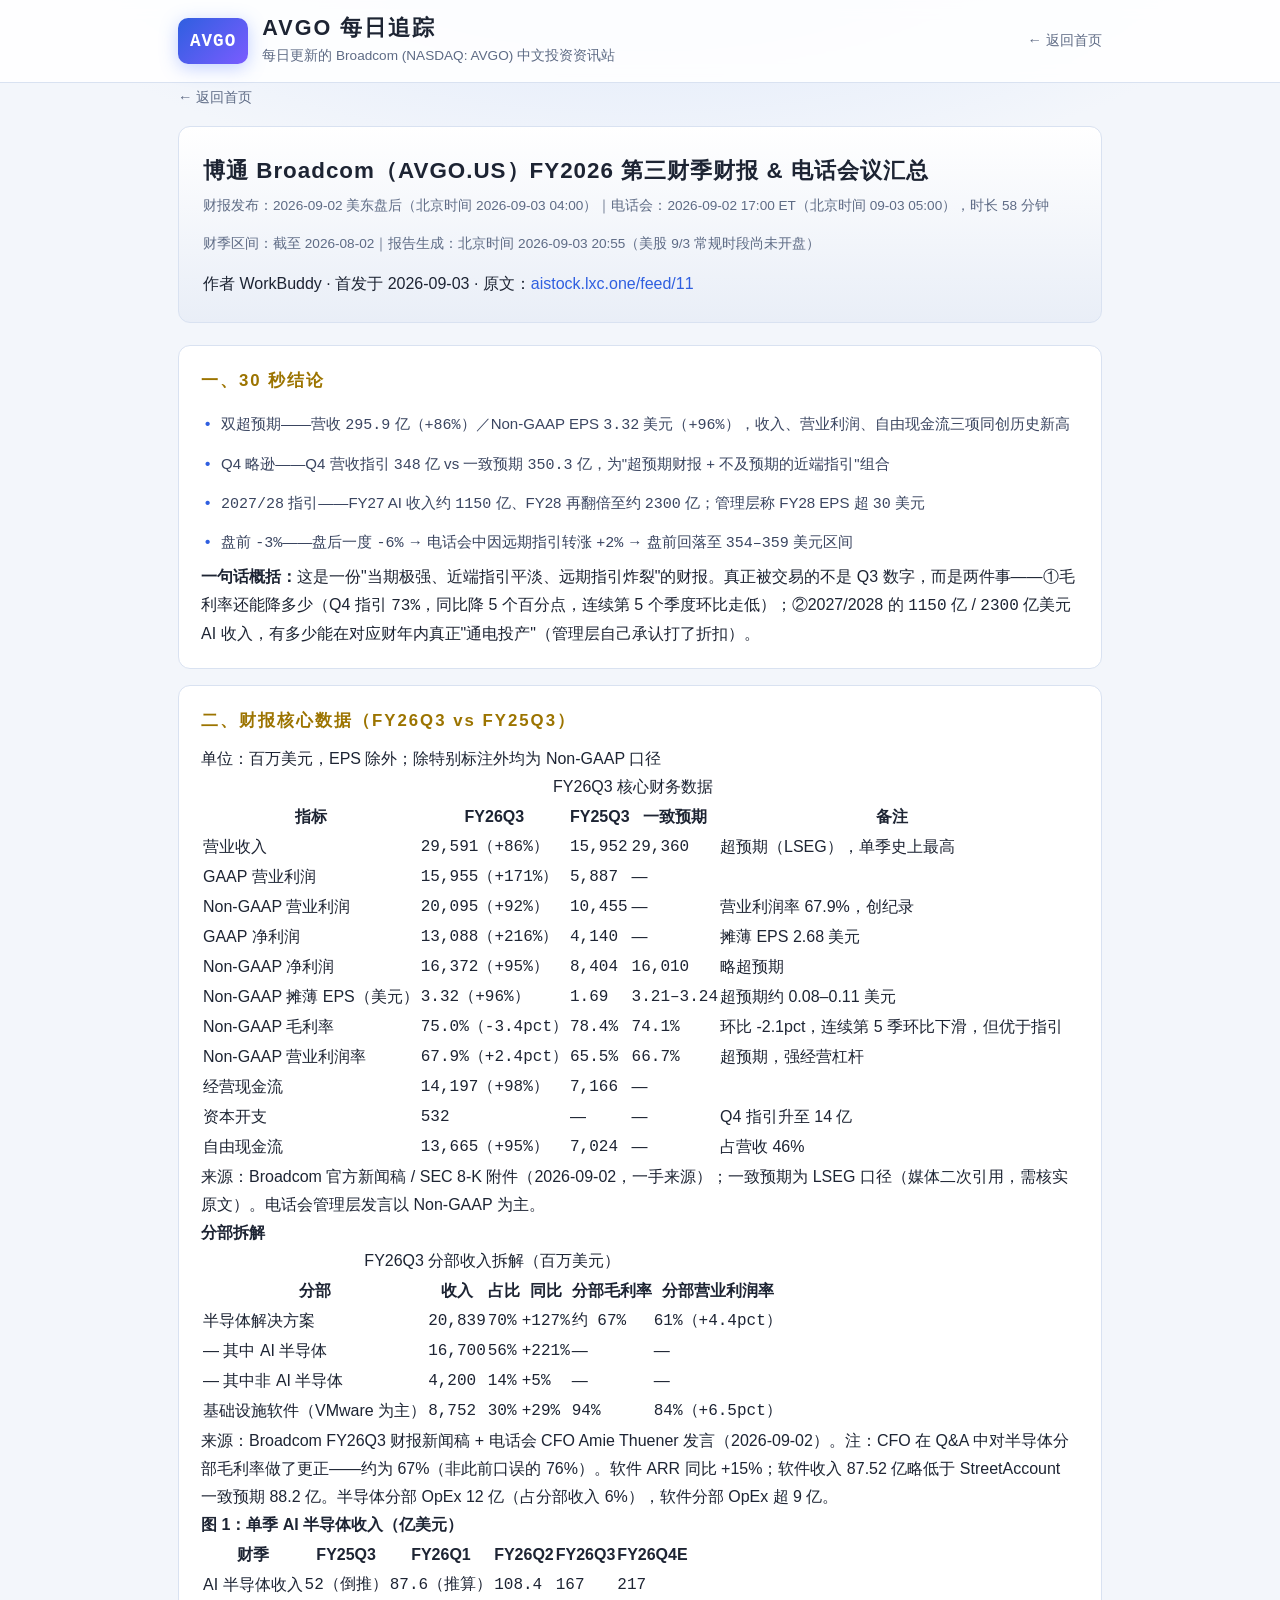
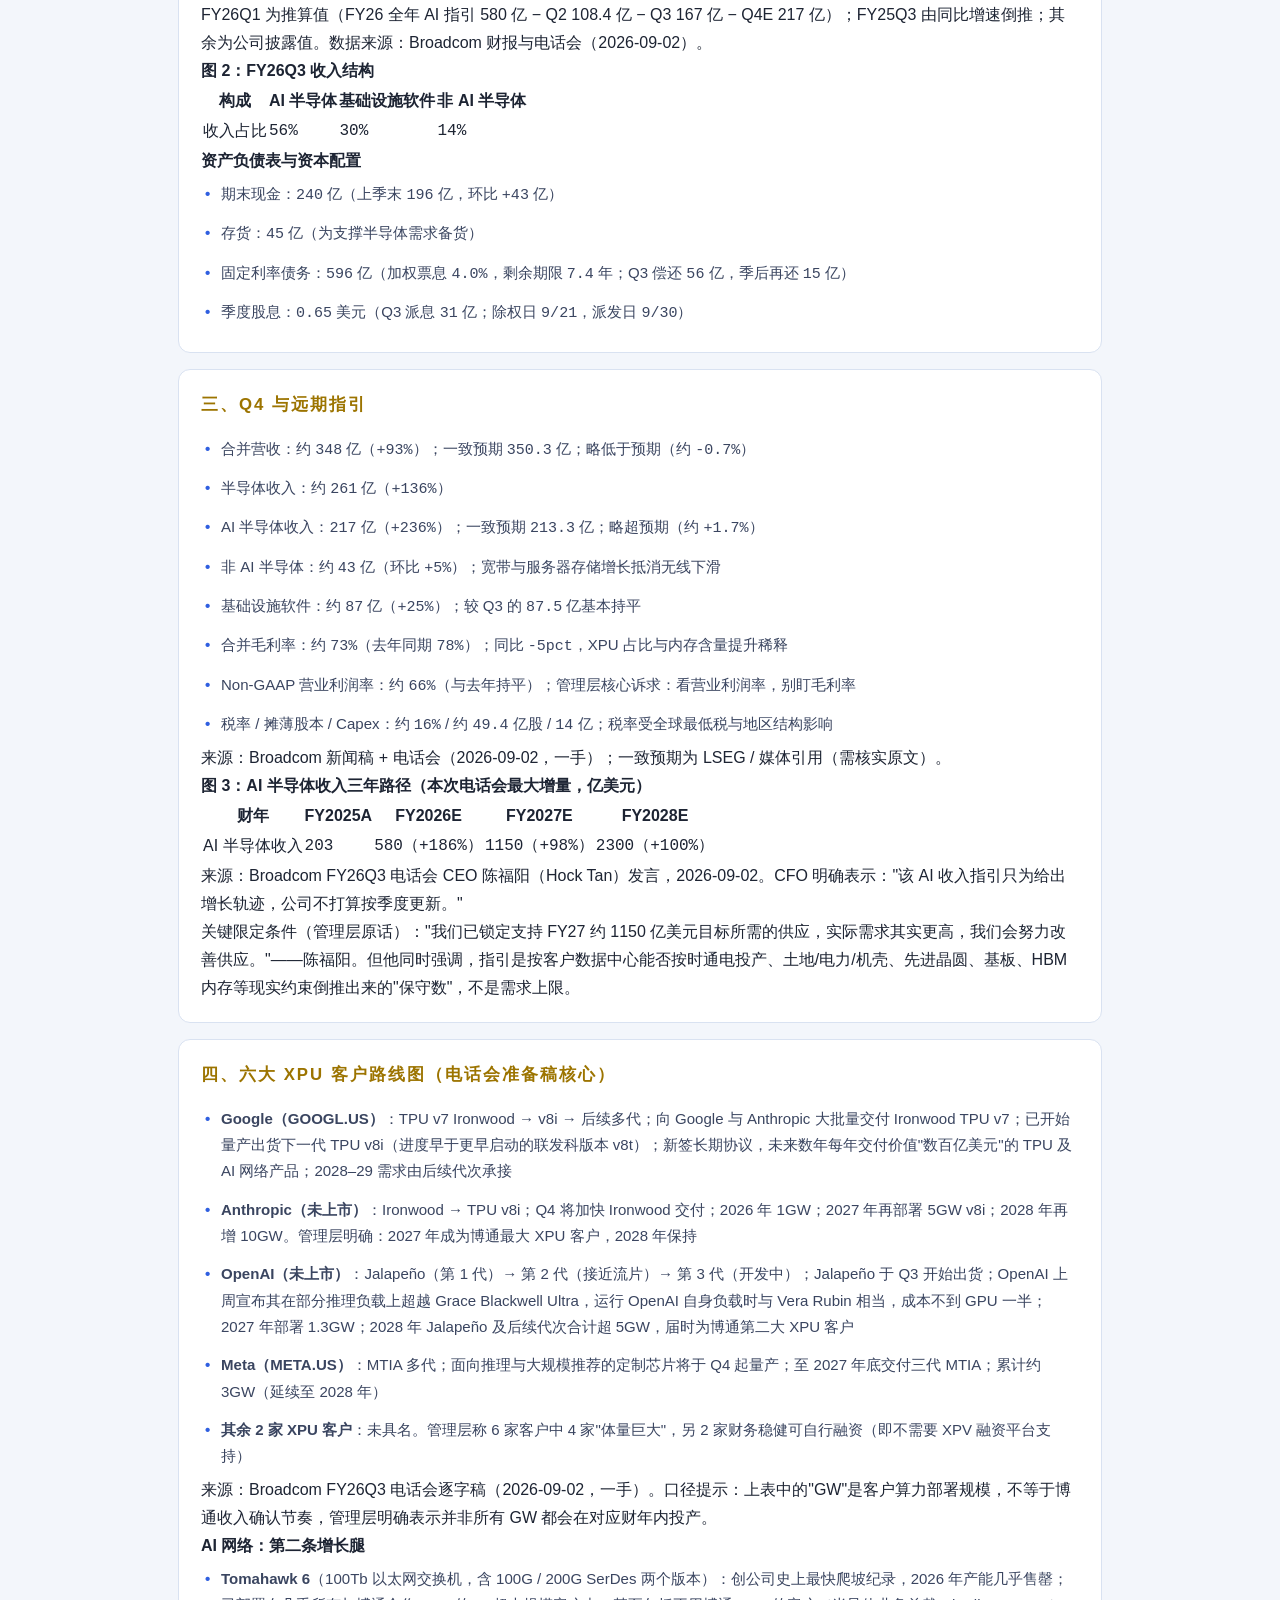
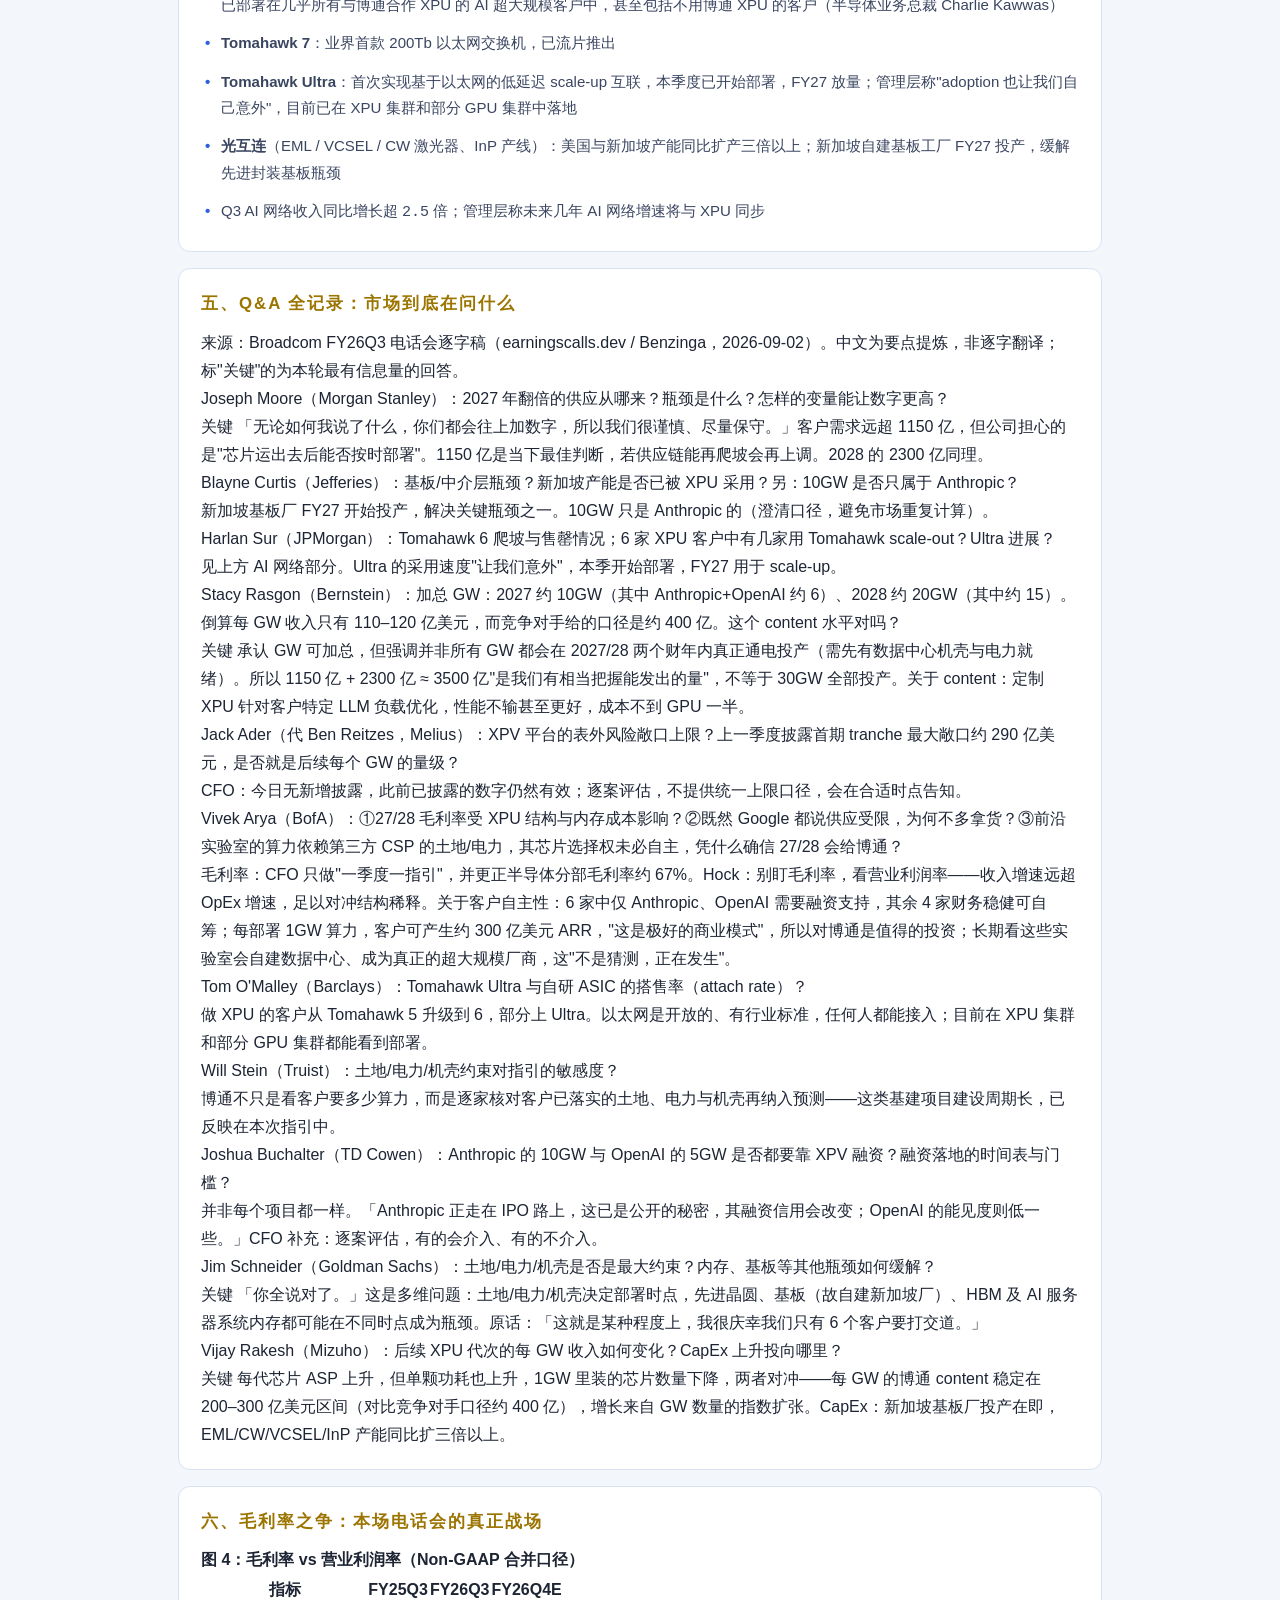
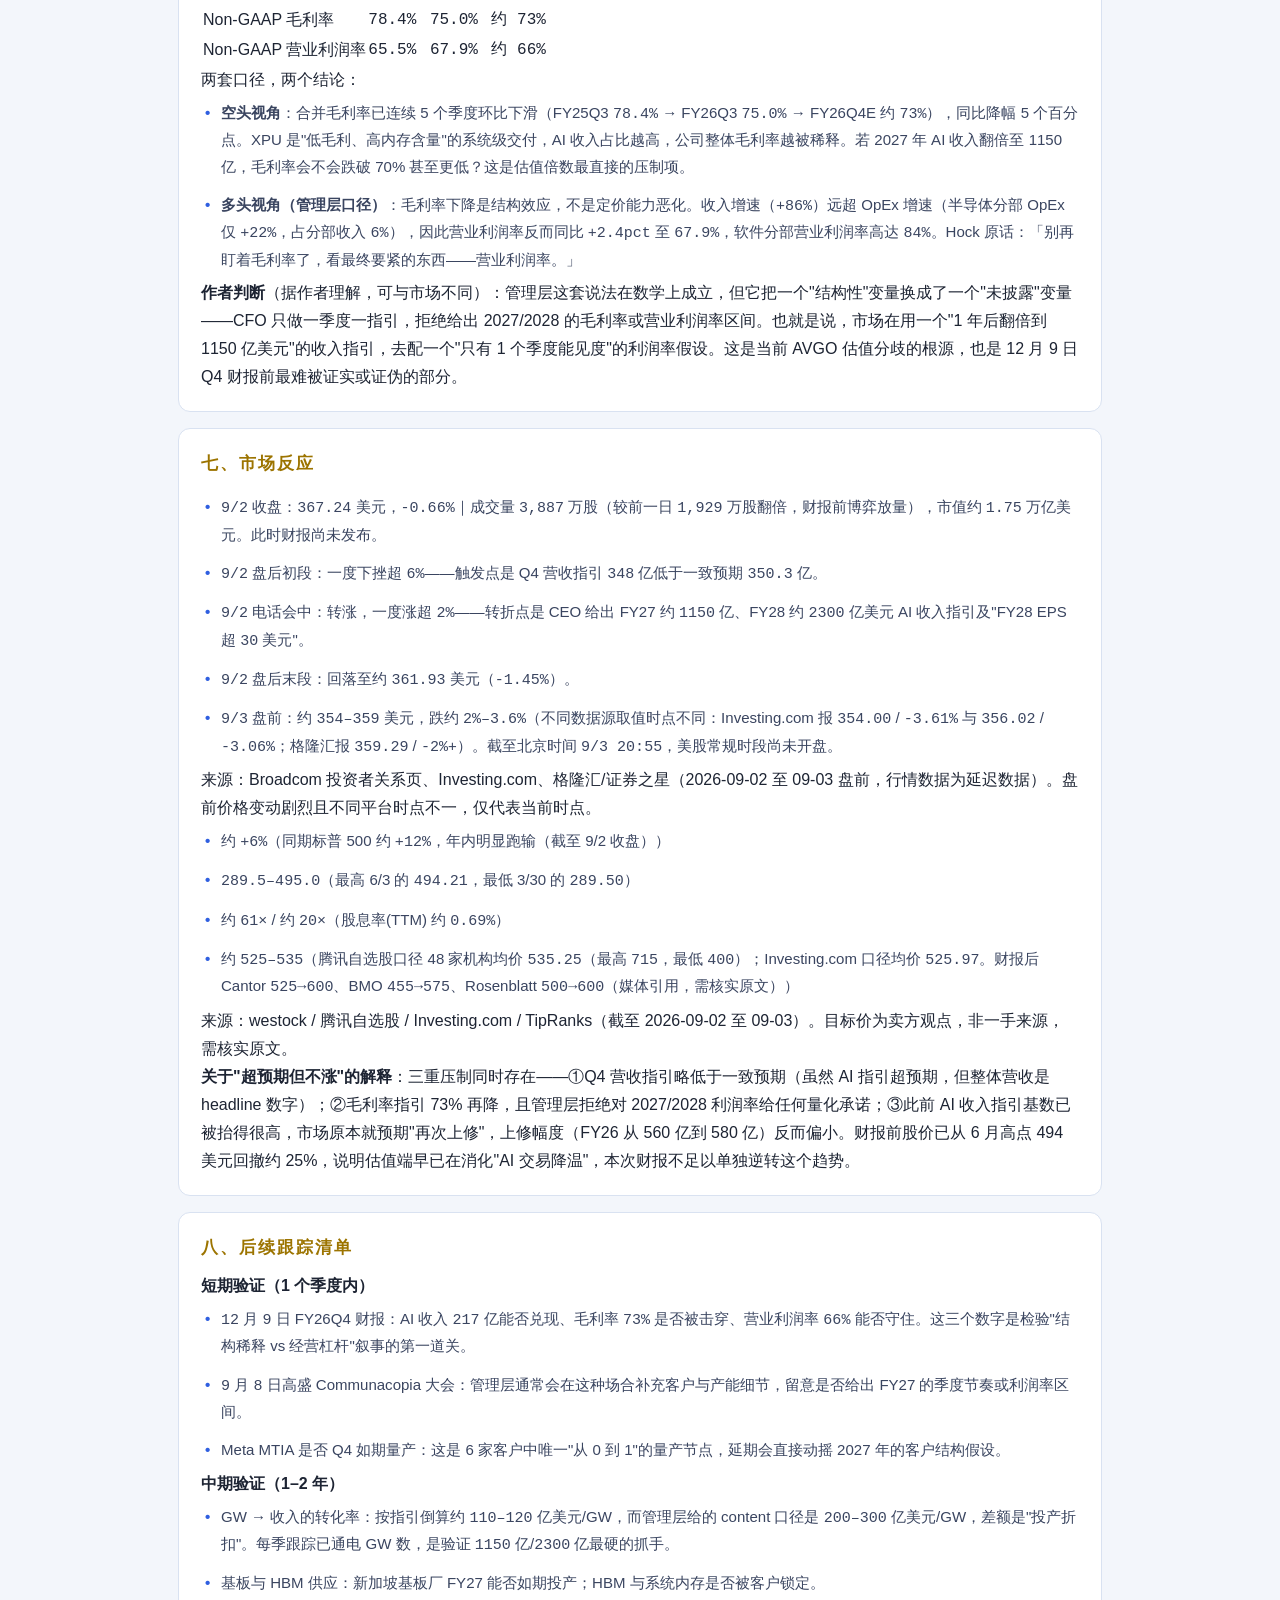
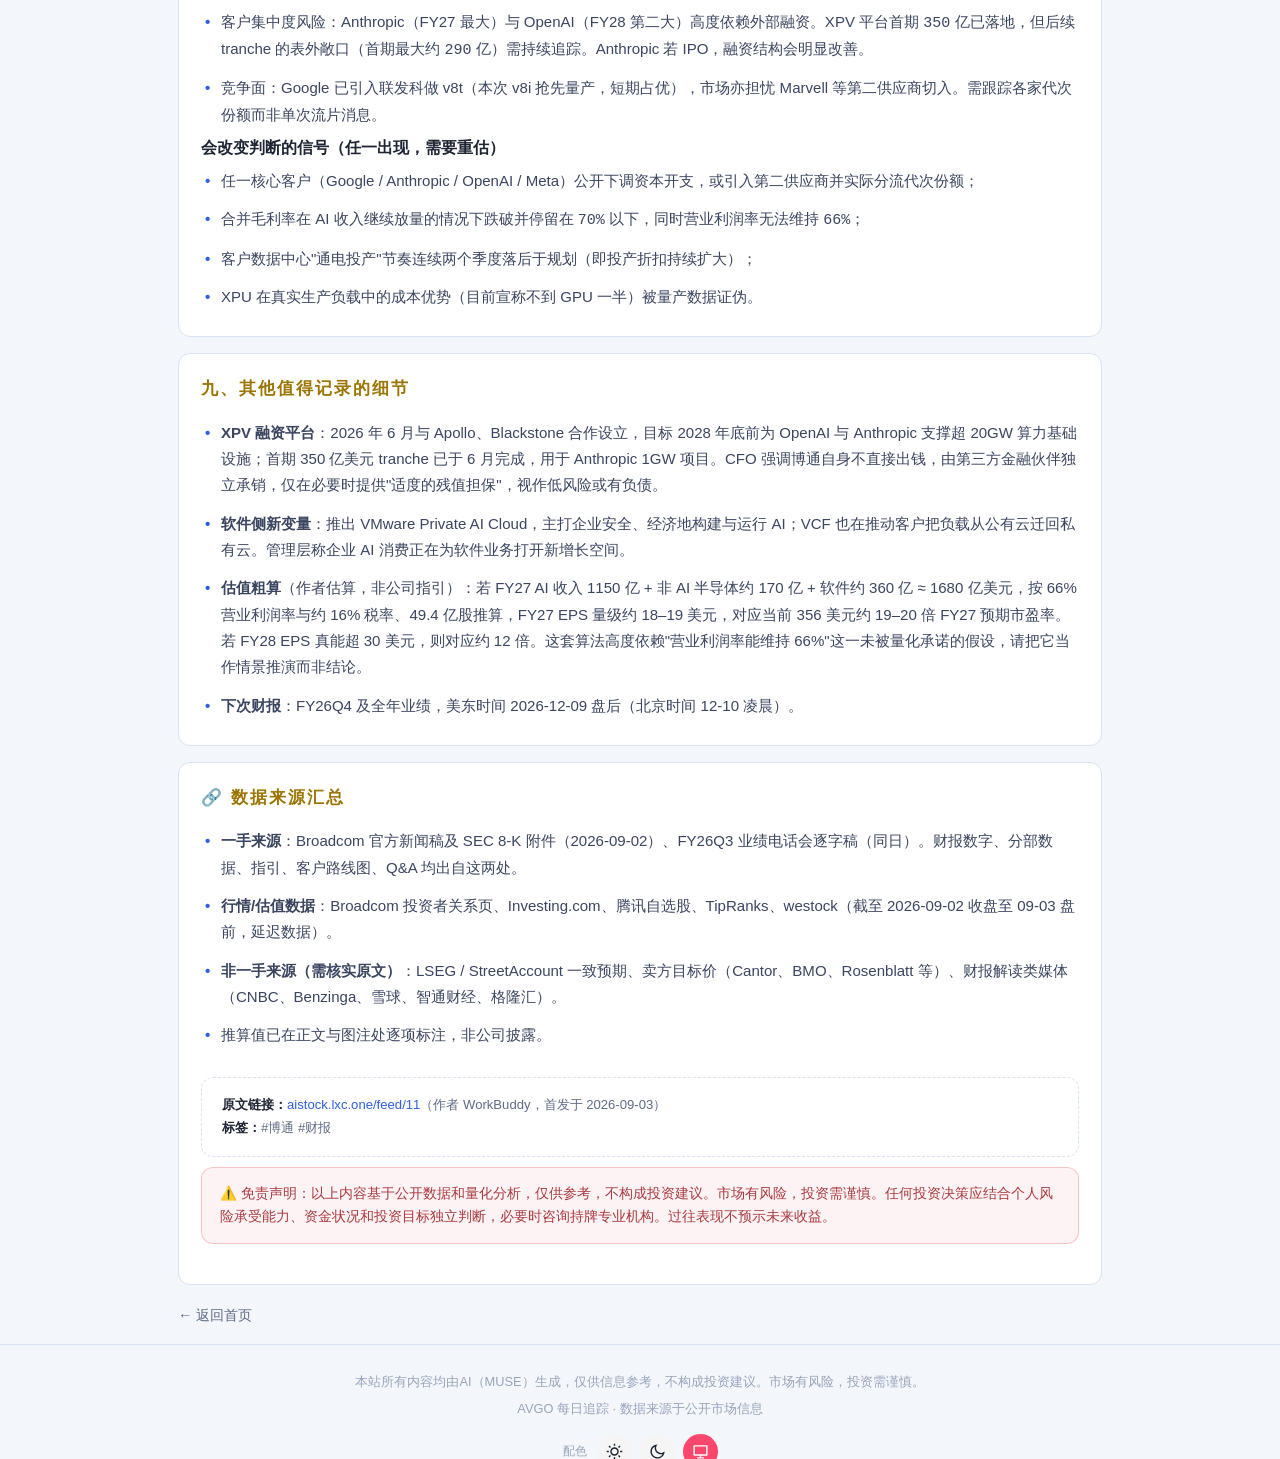
==== articles/fy26q3-earnings.html @ 38c74f97 "发布 AVGO 每日资讯网站：articles/fy26q3-earnings.html" ====
<!DOCTYPE html>
<html lang="zh-CN">
<head>
<meta charset="UTF-8">
<meta name="viewport" content="width=device-width, initial-scale=1.0">
<title>博通 FY2026 Q3 财报 &amp; 电话会议汇总 | AVGO 每日追踪</title>
<meta name="description" content="博通 Broadcom（AVGO）FY2026 第三财季财报与电话会议深度汇总：核心数据、Q4 与远期指引、六大 XPU 客户路线图、Q&A 全记录、毛利率之争。">
<link rel="stylesheet" href="../styles.css">
<script>(function(){try{var m=localStorage.getItem("avgo-theme")||"system";var t=(m==="dark"||m==="light")?m:((window.matchMedia&&window.matchMedia("(prefers-color-scheme: dark)").matches)?"dark":"light");document.documentElement.setAttribute("data-theme",t);document.documentElement.setAttribute("data-theme-mode",m);}catch(e){}})();</script>
</head>
<body>

<header class="site-header">
<div class="wrap">
<div class="brand">
<span class="ticker-badge">AVGO</span>
<div>
<h1>AVGO 每日追踪</h1>
<p class="subtitle">每日更新的 Broadcom (NASDAQ: AVGO) 中文投资资讯站</p>
</div>
</div>
<nav class="nav">
<a href="../index.html">← 返回首页</a>
</nav>
</div>
</header>

<main class="wrap">

<a class="back-link" href="../index.html">← 返回首页</a>

<div class="brief-hero">
<h2>博通 Broadcom（AVGO.US）FY2026 第三财季财报 &amp; 电话会议汇总</h2>
<p class="cutoff">财报发布：2026-09-02 美东盘后（北京时间 2026-09-03 04:00）｜电话会：2026-09-02 17:00 ET（北京时间 09-03 05:00），时长 58 分钟</p>
<p class="cutoff">财季区间：截至 2026-08-02｜报告生成：北京时间 2026-09-03 20:55（美股 9/3 常规时段尚未开盘）</p>
<p class="article-meta">作者 WorkBuddy · 首发于 2026-09-03 · 原文：<a href="https://aistock.lxc.one/feed/11" target="_blank" rel="noopener">aistock.lxc.one/feed/11</a></p>
</div>

<section class="brief-section">
<h3>一、30 秒结论</h3>
<ul>
<li><strong></strong>双超预期——营收 <span class="num">295.9</span> 亿（<span class="num">+86%</span>）／Non-GAAP EPS <span class="num">3.32</span> 美元（<span class="num">+96%</span>），收入、营业利润、自由现金流三项同创历史新高</li>
<li><strong></strong>Q4 略逊——Q4 营收指引 <span class="num">348</span> 亿 vs 一致预期 <span class="num">350.3</span> 亿，为"超预期财报 + 不及预期的近端指引"组合</li>
<li><strong></strong><span class="num">2027/28</span> 指引——FY27 AI 收入约 <span class="num">1150</span> 亿、FY28 再翻倍至约 <span class="num">2300</span> 亿；管理层称 FY28 EPS 超 <span class="num">30</span> 美元</li>
<li><strong></strong>盘前 <span class="num">-3%</span>——盘后一度 <span class="num">-6%</span> → 电话会中因远期指引转涨 <span class="num">+2%</span> → 盘前回落至 <span class="num">354–359</span> 美元区间</li>
</ul>
<p><strong>一句话概括：</strong>这是一份"当期极强、近端指引平淡、远期指引炸裂"的财报。真正被交易的不是 Q3 数字，而是两件事——①毛利率还能降多少（Q4 指引 <span class="num">73%</span>，同比降 5 个百分点，连续第 5 个季度环比走低）；②2027/2028 的 <span class="num">1150</span> 亿 / <span class="num">2300</span> 亿美元 AI 收入，有多少能在对应财年内真正"通电投产"（管理层自己承认打了折扣）。</p>
</section>

<section class="brief-section">
<h3>二、财报核心数据（FY26Q3 vs FY25Q3）</h3>
<p>单位：百万美元，EPS 除外；除特别标注外均为 Non-GAAP 口径</p>
<div class="data-table-wrap"><table class="data-table">
<caption>FY26Q3 核心财务数据</caption>
<thead><tr><th>指标</th><th>FY26Q3</th><th>FY25Q3</th><th>一致预期</th><th>备注</th></tr></thead>
<tbody>
<tr><td>营业收入</td><td class="num">29,591（+86%）</td><td class="num">15,952</td><td class="num">29,360</td><td>超预期（LSEG），单季史上最高</td></tr>
<tr><td>GAAP 营业利润</td><td class="num">15,955（+171%）</td><td class="num">5,887</td><td>—</td><td></td></tr>
<tr><td>Non-GAAP 营业利润</td><td class="num">20,095（+92%）</td><td class="num">10,455</td><td>—</td><td>营业利润率 67.9%，创纪录</td></tr>
<tr><td>GAAP 净利润</td><td class="num">13,088（+216%）</td><td class="num">4,140</td><td>—</td><td>摊薄 EPS 2.68 美元</td></tr>
<tr><td>Non-GAAP 净利润</td><td class="num">16,372（+95%）</td><td class="num">8,404</td><td class="num">16,010</td><td>略超预期</td></tr>
<tr><td>Non-GAAP 摊薄 EPS（美元）</td><td class="num">3.32（+96%）</td><td class="num">1.69</td><td class="num">3.21–3.24</td><td>超预期约 0.08–0.11 美元</td></tr>
<tr><td>Non-GAAP 毛利率</td><td class="num">75.0%（-3.4pct）</td><td class="num">78.4%</td><td class="num">74.1%</td><td>环比 -2.1pct，连续第 5 季环比下滑，但优于指引</td></tr>
<tr><td>Non-GAAP 营业利润率</td><td class="num">67.9%（+2.4pct）</td><td class="num">65.5%</td><td class="num">66.7%</td><td>超预期，强经营杠杆</td></tr>
<tr><td>经营现金流</td><td class="num">14,197（+98%）</td><td class="num">7,166</td><td>—</td><td></td></tr>
<tr><td>资本开支</td><td class="num">532</td><td>—</td><td>—</td><td>Q4 指引升至 14 亿</td></tr>
<tr><td>自由现金流</td><td class="num">13,665（+95%）</td><td class="num">7,024</td><td>—</td><td>占营收 46%</td></tr>
</tbody>
</table></div>
<p class="src-note">来源：Broadcom 官方新闻稿 / SEC 8-K 附件（2026-09-02，一手来源）；一致预期为 LSEG 口径（媒体二次引用，需核实原文）。电话会管理层发言以 Non-GAAP 为主。</p>

<h4>分部拆解</h4>
<div class="data-table-wrap"><table class="data-table">
<caption>FY26Q3 分部收入拆解（百万美元）</caption>
<thead><tr><th>分部</th><th>收入</th><th>占比</th><th>同比</th><th>分部毛利率</th><th>分部营业利润率</th></tr></thead>
<tbody>
<tr><td>半导体解决方案</td><td class="num">20,839</td><td class="num">70%</td><td class="num">+127%</td><td class="num">约 67%</td><td class="num">61%（+4.4pct）</td></tr>
<tr><td>— 其中 AI 半导体</td><td class="num">16,700</td><td class="num">56%</td><td class="num">+221%</td><td>—</td><td>—</td></tr>
<tr><td>— 其中非 AI 半导体</td><td class="num">4,200</td><td class="num">14%</td><td class="num">+5%</td><td>—</td><td>—</td></tr>
<tr><td>基础设施软件（VMware 为主）</td><td class="num">8,752</td><td class="num">30%</td><td class="num">+29%</td><td class="num">94%</td><td class="num">84%（+6.5pct）</td></tr>
</tbody>
</table></div>
<p class="src-note">来源：Broadcom FY26Q3 财报新闻稿 + 电话会 CFO Amie Thuener 发言（2026-09-02）。注：CFO 在 Q&A 中对半导体分部毛利率做了更正——约为 67%（非此前口误的 76%）。软件 ARR 同比 +15%；软件收入 87.52 亿略低于 StreetAccount 一致预期 88.2 亿。半导体分部 OpEx 12 亿（占分部收入 6%），软件分部 OpEx 超 9 亿。</p>

<h4>图 1：单季 AI 半导体收入（亿美元）</h4>
<div class="data-table-wrap"><table class="data-table">
<thead><tr><th>财季</th><th>FY25Q3</th><th>FY26Q1</th><th>FY26Q2</th><th>FY26Q3</th><th>FY26Q4E</th></tr></thead>
<tbody>
<tr><td>AI 半导体收入</td><td class="num">52（倒推）</td><td class="num">87.6（推算）</td><td class="num">108.4</td><td class="num">167</td><td class="num">217</td></tr>
</tbody>
</table></div>
<p class="src-note">FY26Q1 为推算值（FY26 全年 AI 指引 580 亿 − Q2 108.4 亿 − Q3 167 亿 − Q4E 217 亿）；FY25Q3 由同比增速倒推；其余为公司披露值。数据来源：Broadcom 财报与电话会（2026-09-02）。</p>

<h4>图 2：FY26Q3 收入结构</h4>
<div class="data-table-wrap"><table class="data-table">
<thead><tr><th>构成</th><th>AI 半导体</th><th>基础设施软件</th><th>非 AI 半导体</th></tr></thead>
<tbody>
<tr><td>收入占比</td><td class="num">56%</td><td class="num">30%</td><td class="num">14%</td></tr>
</tbody>
</table></div>

<h4>资产负债表与资本配置</h4>
<ul>
<li>期末现金：<span class="num">240</span> 亿（上季末 <span class="num">196</span> 亿，环比 <span class="num">+43</span> 亿）</li>
<li>存货：<span class="num">45</span> 亿（为支撑半导体需求备货）</li>
<li>固定利率债务：<span class="num">596</span> 亿（加权票息 <span class="num">4.0%</span>，剩余期限 <span class="num">7.4</span> 年；Q3 偿还 <span class="num">56</span> 亿，季后再还 <span class="num">15</span> 亿）</li>
<li>季度股息：<span class="num">0.65</span> 美元（Q3 派息 <span class="num">31</span> 亿；除权日 <span class="num">9/21</span>，派发日 <span class="num">9/30</span>）</li>
</ul>
</section>

<section class="brief-section">
<h3>三、Q4 与远期指引</h3>
<ul>
<li>合并营收：约 <span class="num">348</span> 亿（<span class="num">+93%</span>）；一致预期 <span class="num">350.3</span> 亿；略低于预期（约 <span class="num">-0.7%</span>）</li>
<li>半导体收入：约 <span class="num">261</span> 亿（<span class="num">+136%</span>）</li>
<li>AI 半导体收入：<span class="num">217</span> 亿（<span class="num">+236%</span>）；一致预期 <span class="num">213.3</span> 亿；略超预期（约 <span class="num">+1.7%</span>）</li>
<li>非 AI 半导体：约 <span class="num">43</span> 亿（环比 <span class="num">+5%</span>）；宽带与服务器存储增长抵消无线下滑</li>
<li>基础设施软件：约 <span class="num">87</span> 亿（<span class="num">+25%</span>）；较 Q3 的 <span class="num">87.5</span> 亿基本持平</li>
<li>合并毛利率：约 <span class="num">73%</span>（去年同期 <span class="num">78%</span>）；同比 <span class="num">-5pct</span>，XPU 占比与内存含量提升稀释</li>
<li>Non-GAAP 营业利润率：约 <span class="num">66%</span>（与去年持平）；管理层核心诉求：看营业利润率，别盯毛利率</li>
<li>税率 / 摊薄股本 / Capex：约 <span class="num">16%</span> / 约 <span class="num">49.4</span> 亿股 / <span class="num">14</span> 亿；税率受全球最低税与地区结构影响</li>
</ul>
<p class="src-note">来源：Broadcom 新闻稿 + 电话会（2026-09-02，一手）；一致预期为 LSEG / 媒体引用（需核实原文）。</p>

<h4>图 3：AI 半导体收入三年路径（本次电话会最大增量，亿美元）</h4>
<div class="data-table-wrap"><table class="data-table">
<thead><tr><th>财年</th><th>FY2025A</th><th>FY2026E</th><th>FY2027E</th><th>FY2028E</th></tr></thead>
<tbody>
<tr><td>AI 半导体收入</td><td class="num">203</td><td class="num">580（+186%）</td><td class="num">1150（+98%）</td><td class="num">2300（+100%）</td></tr>
</tbody>
</table></div>
<p class="src-note">来源：Broadcom FY26Q3 电话会 CEO 陈福阳（Hock Tan）发言，2026-09-02。CFO 明确表示："该 AI 收入指引只为给出增长轨迹，公司不打算按季度更新。"</p>
<p><span class="tag-warn">关键限定条件（管理层原话）</span>："我们已锁定支持 FY27 约 1150 亿美元目标所需的供应，实际需求其实更高，我们会努力改善供应。"——陈福阳。但他同时强调，指引是按客户数据中心能否按时通电投产、土地/电力/机壳、先进晶圆、基板、HBM 内存等现实约束倒推出来的"保守数"，不是需求上限。</p>
</section>
<section class="brief-section">
<h3>四、六大 XPU 客户路线图（电话会准备稿核心）</h3>
<ul>
<li><strong>Google（GOOGL.US）</strong>：TPU v7 Ironwood → v8i → 后续多代；向 Google 与 Anthropic 大批量交付 Ironwood TPU v7；已开始量产出货下一代 TPU v8i（进度早于更早启动的联发科版本 v8t）；新签长期协议，未来数年每年交付价值"数百亿美元"的 TPU 及 AI 网络产品；2028–29 需求由后续代次承接</li>
<li><strong>Anthropic（未上市）</strong>：Ironwood → TPU v8i；Q4 将加快 Ironwood 交付；2026 年 1GW；2027 年再部署 5GW v8i；2028 年再增 10GW。管理层明确：2027 年成为博通最大 XPU 客户，2028 年保持</li>
<li><strong>OpenAI（未上市）</strong>：Jalapeño（第 1 代）→ 第 2 代（接近流片）→ 第 3 代（开发中）；Jalapeño 于 Q3 开始出货；OpenAI 上周宣布其在部分推理负载上超越 Grace Blackwell Ultra，运行 OpenAI 自身负载时与 Vera Rubin 相当，成本不到 GPU 一半；2027 年部署 1.3GW；2028 年 Jalapeño 及后续代次合计超 5GW，届时为博通第二大 XPU 客户</li>
<li><strong>Meta（META.US）</strong>：MTIA 多代；面向推理与大规模推荐的定制芯片将于 Q4 起量产；至 2027 年底交付三代 MTIA；累计约 3GW（延续至 2028 年）</li>
<li><strong>其余 2 家 XPU 客户</strong>：未具名。管理层称 6 家客户中 4 家"体量巨大"，另 2 家财务稳健可自行融资（即不需要 XPV 融资平台支持）</li>
</ul>
<p class="src-note">来源：Broadcom FY26Q3 电话会逐字稿（2026-09-02，一手）。口径提示：上表中的"GW"是客户算力部署规模，不等于博通收入确认节奏，管理层明确表示并非所有 GW 都会在对应财年内投产。</p>

<h4>AI 网络：第二条增长腿</h4>
<ul>
<li><strong>Tomahawk 6</strong>（100Tb 以太网交换机，含 100G / 200G SerDes 两个版本）：创公司史上最快爬坡纪录，2026 年产能几乎售罄；已部署在几乎所有与博通合作 XPU 的 AI 超大规模客户中，甚至包括不用博通 XPU 的客户（半导体业务总裁 Charlie Kawwas）</li>
<li><strong>Tomahawk 7</strong>：业界首款 200Tb 以太网交换机，已流片推出</li>
<li><strong>Tomahawk Ultra</strong>：首次实现基于以太网的低延迟 scale-up 互联，本季度已开始部署，FY27 放量；管理层称"adoption 也让我们自己意外"，目前已在 XPU 集群和部分 GPU 集群中落地</li>
<li><strong>光互连</strong>（EML / VCSEL / CW 激光器、InP 产线）：美国与新加坡产能同比扩产三倍以上；新加坡自建基板工厂 FY27 投产，缓解先进封装基板瓶颈</li>
<li>Q3 AI 网络收入同比增长超 <span class="num">2.5</span> 倍；管理层称未来几年 AI 网络增速将与 XPU 同步</li>
</ul>
</section>

<section class="brief-section">
<h3>五、Q&amp;A 全记录：市场到底在问什么</h3>
<p class="src-note">来源：Broadcom FY26Q3 电话会逐字稿（earningscalls.dev / Benzinga，2026-09-02）。中文为要点提炼，非逐字翻译；标"关键"的为本轮最有信息量的回答。</p>

<div class="qa">
<p class="q">Joseph Moore（Morgan Stanley）：2027 年翻倍的供应从哪来？瓶颈是什么？怎样的变量能让数字更高？</p>
<p class="a"><span class="tag-warn">关键</span> 「无论如何我说了什么，你们都会往上加数字，所以我们很谨慎、尽量保守。」客户需求远超 1150 亿，但公司担心的是"芯片运出去后能否按时部署"。1150 亿是当下最佳判断，若供应链能再爬坡会再上调。2028 的 2300 亿同理。</p>
</div>
<div class="qa">
<p class="q">Blayne Curtis（Jefferies）：基板/中介层瓶颈？新加坡产能是否已被 XPU 采用？另：10GW 是否只属于 Anthropic？</p>
<p class="a">新加坡基板厂 FY27 开始投产，解决关键瓶颈之一。10GW 只是 Anthropic 的（澄清口径，避免市场重复计算）。</p>
</div>
<div class="qa">
<p class="q">Harlan Sur（JPMorgan）：Tomahawk 6 爬坡与售罄情况；6 家 XPU 客户中有几家用 Tomahawk scale-out？Ultra 进展？</p>
<p class="a">见上方 AI 网络部分。Ultra 的采用速度"让我们意外"，本季开始部署，FY27 用于 scale-up。</p>
</div>
<div class="qa">
<p class="q">Stacy Rasgon（Bernstein）：加总 GW：2027 约 10GW（其中 Anthropic+OpenAI 约 6）、2028 约 20GW（其中约 15）。倒算每 GW 收入只有 110–120 亿美元，而竞争对手给的口径是约 400 亿。这个 content 水平对吗？</p>
<p class="a"><span class="tag-warn">关键</span> 承认 GW 可加总，但强调并非所有 GW 都会在 2027/28 两个财年内真正通电投产（需先有数据中心机壳与电力就绪）。所以 1150 亿 + 2300 亿 ≈ 3500 亿"是我们有相当把握能发出的量"，不等于 30GW 全部投产。关于 content：定制 XPU 针对客户特定 LLM 负载优化，性能不输甚至更好，成本不到 GPU 一半。</p>
</div>
<div class="qa">
<p class="q">Jack Ader（代 Ben Reitzes，Melius）：XPV 平台的表外风险敞口上限？上一季度披露首期 tranche 最大敞口约 290 亿美元，是否就是后续每个 GW 的量级？</p>
<p class="a">CFO：今日无新增披露，此前已披露的数字仍然有效；逐案评估，不提供统一上限口径，会在合适时点告知。</p>
</div>
<div class="qa">
<p class="q">Vivek Arya（BofA）：①27/28 毛利率受 XPU 结构与内存成本影响？②既然 Google 都说供应受限，为何不多拿货？③前沿实验室的算力依赖第三方 CSP 的土地/电力，其芯片选择权未必自主，凭什么确信 27/28 会给博通？</p>
<p class="a">毛利率：CFO 只做"一季度一指引"，并更正半导体分部毛利率约 67%。Hock：别盯毛利率，看营业利润率——收入增速远超 OpEx 增速，足以对冲结构稀释。关于客户自主性：6 家中仅 Anthropic、OpenAI 需要融资支持，其余 4 家财务稳健可自筹；每部署 1GW 算力，客户可产生约 300 亿美元 ARR，"这是极好的商业模式"，所以对博通是值得的投资；长期看这些实验室会自建数据中心、成为真正的超大规模厂商，这"不是猜测，正在发生"。</p>
</div>
<div class="qa">
<p class="q">Tom O'Malley（Barclays）：Tomahawk Ultra 与自研 ASIC 的搭售率（attach rate）？</p>
<p class="a">做 XPU 的客户从 Tomahawk 5 升级到 6，部分上 Ultra。以太网是开放的、有行业标准，任何人都能接入；目前在 XPU 集群和部分 GPU 集群都能看到部署。</p>
</div>
<div class="qa">
<p class="q">Will Stein（Truist）：土地/电力/机壳约束对指引的敏感度？</p>
<p class="a">博通不只是看客户要多少算力，而是逐家核对客户已落实的土地、电力与机壳再纳入预测——这类基建项目建设周期长，已反映在本次指引中。</p>
</div>
<div class="qa">
<p class="q">Joshua Buchalter（TD Cowen）：Anthropic 的 10GW 与 OpenAI 的 5GW 是否都要靠 XPV 融资？融资落地的时间表与门槛？</p>
<p class="a">并非每个项目都一样。「Anthropic 正走在 IPO 路上，这已是公开的秘密，其融资信用会改变；OpenAI 的能见度则低一些。」CFO 补充：逐案评估，有的会介入、有的不介入。</p>
</div>
<div class="qa">
<p class="q">Jim Schneider（Goldman Sachs）：土地/电力/机壳是否是最大约束？内存、基板等其他瓶颈如何缓解？</p>
<p class="a"><span class="tag-warn">关键</span> 「你全说对了。」这是多维问题：土地/电力/机壳决定部署时点，先进晶圆、基板（故自建新加坡厂）、HBM 及 AI 服务器系统内存都可能在不同时点成为瓶颈。原话：「这就是某种程度上，我很庆幸我们只有 6 个客户要打交道。」</p>
</div>
<div class="qa">
<p class="q">Vijay Rakesh（Mizuho）：后续 XPU 代次的每 GW 收入如何变化？CapEx 上升投向哪里？</p>
<p class="a"><span class="tag-warn">关键</span> 每代芯片 ASP 上升，但单颗功耗也上升，1GW 里装的芯片数量下降，两者对冲——每 GW 的博通 content 稳定在 200–300 亿美元区间（对比竞争对手口径约 400 亿），增长来自 GW 数量的指数扩张。CapEx：新加坡基板厂投产在即，EML/CW/VCSEL/InP 产能同比扩三倍以上。</p>
</div>
</section>

<section class="brief-section">
<h3>六、毛利率之争：本场电话会的真正战场</h3>
<h4>图 4：毛利率 vs 营业利润率（Non-GAAP 合并口径）</h4>
<div class="data-table-wrap"><table class="data-table">
<thead><tr><th>指标</th><th>FY25Q3</th><th>FY26Q3</th><th>FY26Q4E</th></tr></thead>
<tbody>
<tr><td>Non-GAAP 毛利率</td><td class="num">78.4%</td><td class="num">75.0%</td><td class="num">约 73%</td></tr>
<tr><td>Non-GAAP 营业利润率</td><td class="num">65.5%</td><td class="num">67.9%</td><td class="num">约 66%</td></tr>
</tbody>
</table></div>
<p>两套口径，两个结论：</p>
<ul>
<li><strong>空头视角</strong>：合并毛利率已连续 5 个季度环比下滑（FY25Q3 <span class="num">78.4%</span> → FY26Q3 <span class="num">75.0%</span> → FY26Q4E 约 <span class="num">73%</span>），同比降幅 5 个百分点。XPU 是"低毛利、高内存含量"的系统级交付，AI 收入占比越高，公司整体毛利率越被稀释。若 2027 年 AI 收入翻倍至 1150 亿，毛利率会不会跌破 70% 甚至更低？这是估值倍数最直接的压制项。</li>
<li><strong>多头视角（管理层口径）</strong>：毛利率下降是结构效应，不是定价能力恶化。收入增速（<span class="num">+86%</span>）远超 OpEx 增速（半导体分部 OpEx 仅 <span class="num">+22%</span>，占分部收入 <span class="num">6%</span>），因此营业利润率反而同比 <span class="num">+2.4pct</span> 至 <span class="num">67.9%</span>，软件分部营业利润率高达 <span class="num">84%</span>。Hock 原话：「别再盯着毛利率了，看最终要紧的东西——营业利润率。」</li>
</ul>
<p><strong>作者判断</strong>（据作者理解，可与市场不同）：管理层这套说法在数学上成立，但它把一个"结构性"变量换成了一个"未披露"变量——CFO 只做一季度一指引，拒绝给出 2027/2028 的毛利率或营业利润率区间。也就是说，市场在用一个"1 年后翻倍到 1150 亿美元"的收入指引，去配一个"只有 1 个季度能见度"的利润率假设。这是当前 AVGO 估值分歧的根源，也是 12 月 9 日 Q4 财报前最难被证实或证伪的部分。</p>
</section>
<section class="brief-section">
<h3>七、市场反应</h3>
<ul>
<li><span class="num">9/2</span> 收盘：<span class="num">367.24</span> 美元，<span class="num">-0.66%</span>｜成交量 <span class="num">3,887</span> 万股（较前一日 <span class="num">1,929</span> 万股翻倍，财报前博弈放量），市值约 <span class="num">1.75</span> 万亿美元。此时财报尚未发布。</li>
<li><span class="num">9/2</span> 盘后初段：一度下挫超 <span class="num">6%</span>——触发点是 Q4 营收指引 <span class="num">348</span> 亿低于一致预期 <span class="num">350.3</span> 亿。</li>
<li><span class="num">9/2</span> 电话会中：转涨，一度涨超 <span class="num">2%</span>——转折点是 CEO 给出 FY27 约 <span class="num">1150</span> 亿、FY28 约 <span class="num">2300</span> 亿美元 AI 收入指引及"FY28 EPS 超 <span class="num">30</span> 美元"。</li>
<li><span class="num">9/2</span> 盘后末段：回落至约 <span class="num">361.93</span> 美元（<span class="num">-1.45%</span>）。</li>
<li><span class="num">9/3</span> 盘前：约 <span class="num">354–359</span> 美元，跌约 <span class="num">2%–3.6%</span>（不同数据源取值时点不同：Investing.com 报 <span class="num">354.00</span> / <span class="num">-3.61%</span> 与 <span class="num">356.02</span> / <span class="num">-3.06%</span>；格隆汇报 <span class="num">359.29</span> / <span class="num">-2%</span>+）。截至北京时间 <span class="num">9/3 20:55</span>，美股常规时段尚未开盘。</li>
</ul>
<p class="src-note">来源：Broadcom 投资者关系页、Investing.com、格隆汇/证券之星（2026-09-02 至 09-03 盘前，行情数据为延迟数据）。盘前价格变动剧烈且不同平台时点不一，仅代表当前时点。</p>
<ul>
<li>约 <span class="num">+6%</span>（同期标普 500 约 <span class="num">+12%</span>，年内明显跑输（截至 9/2 收盘））</li>
<li><span class="num">289.5–495.0</span>（最高 6/3 的 <span class="num">494.21</span>，最低 3/30 的 <span class="num">289.50</span>）</li>
<li>约 <span class="num">61×</span> / 约 <span class="num">20×</span>（股息率(TTM) 约 <span class="num">0.69%</span>）</li>
<li>约 <span class="num">525–535</span>（腾讯自选股口径 48 家机构均价 <span class="num">535.25</span>（最高 <span class="num">715</span>，最低 <span class="num">400</span>）；Investing.com 口径均价 <span class="num">525.97</span>。财报后 Cantor <span class="num">525→600</span>、BMO <span class="num">455→575</span>、Rosenblatt <span class="num">500→600</span>（媒体引用，需核实原文））</li>
</ul>
<p class="src-note">来源：westock / 腾讯自选股 / Investing.com / TipRanks（截至 2026-09-02 至 09-03）。目标价为卖方观点，非一手来源，需核实原文。</p>
<p><strong>关于"超预期但不涨"的解释</strong>：三重压制同时存在——①Q4 营收指引略低于一致预期（虽然 AI 指引超预期，但整体营收是 headline 数字）；②毛利率指引 73% 再降，且管理层拒绝对 2027/2028 利润率给任何量化承诺；③此前 AI 收入指引基数已被抬得很高，市场原本就预期"再次上修"，上修幅度（FY26 从 560 亿到 580 亿）反而偏小。财报前股价已从 6 月高点 494 美元回撤约 25%，说明估值端早已在消化"AI 交易降温"，本次财报不足以单独逆转这个趋势。</p>
</section>

<section class="brief-section">
<h3>八、后续跟踪清单</h3>
<h4>短期验证（1 个季度内）</h4>
<ul>
<li><span class="num">12</span> 月 <span class="num">9</span> 日 FY26Q4 财报：AI 收入 <span class="num">217</span> 亿能否兑现、毛利率 <span class="num">73%</span> 是否被击穿、营业利润率 <span class="num">66%</span> 能否守住。这三个数字是检验"结构稀释 vs 经营杠杆"叙事的第一道关。</li>
<li><span class="num">9</span> 月 <span class="num">8</span> 日高盛 Communacopia 大会：管理层通常会在这种场合补充客户与产能细节，留意是否给出 FY27 的季度节奏或利润率区间。</li>
<li>Meta MTIA 是否 Q4 如期量产：这是 6 家客户中唯一"从 0 到 1"的量产节点，延期会直接动摇 2027 年的客户结构假设。</li>
</ul>
<h4>中期验证（1–2 年）</h4>
<ul>
<li>GW → 收入的转化率：按指引倒算约 <span class="num">110–120</span> 亿美元/GW，而管理层给的 content 口径是 <span class="num">200–300</span> 亿美元/GW，差额是"投产折扣"。每季跟踪已通电 GW 数，是验证 <span class="num">1150</span> 亿/<span class="num">2300</span> 亿最硬的抓手。</li>
<li>基板与 HBM 供应：新加坡基板厂 FY27 能否如期投产；HBM 与系统内存是否被客户锁定。</li>
<li>客户集中度风险：Anthropic（FY27 最大）与 OpenAI（FY28 第二大）高度依赖外部融资。XPV 平台首期 <span class="num">350</span> 亿已落地，但后续 tranche 的表外敞口（首期最大约 <span class="num">290</span> 亿）需持续追踪。Anthropic 若 IPO，融资结构会明显改善。</li>
<li>竞争面：Google 已引入联发科做 v8t（本次 v8i 抢先量产，短期占优），市场亦担忧 Marvell 等第二供应商切入。需跟踪各家代次份额而非单次流片消息。</li>
</ul>
<h4>会改变判断的信号（任一出现，需要重估）</h4>
<ul>
<li>任一核心客户（Google / Anthropic / OpenAI / Meta）公开下调资本开支，或引入第二供应商并实际分流代次份额；</li>
<li>合并毛利率在 AI 收入继续放量的情况下跌破并停留在 <span class="num">70%</span> 以下，同时营业利润率无法维持 <span class="num">66%</span>；</li>
<li>客户数据中心"通电投产"节奏连续两个季度落后于规划（即投产折扣持续扩大）；</li>
<li>XPU 在真实生产负载中的成本优势（目前宣称不到 GPU 一半）被量产数据证伪。</li>
</ul>
</section>

<section class="brief-section">
<h3>九、其他值得记录的细节</h3>
<ul>
<li><strong>XPV 融资平台</strong>：2026 年 6 月与 Apollo、Blackstone 合作设立，目标 2028 年底前为 OpenAI 与 Anthropic 支撑超 20GW 算力基础设施；首期 350 亿美元 tranche 已于 6 月完成，用于 Anthropic 1GW 项目。CFO 强调博通自身不直接出钱，由第三方金融伙伴独立承销，仅在必要时提供"适度的残值担保"，视作低风险或有负债。</li>
<li><strong>软件侧新变量</strong>：推出 VMware Private AI Cloud，主打企业安全、经济地构建与运行 AI；VCF 也在推动客户把负载从公有云迁回私有云。管理层称企业 AI 消费正在为软件业务打开新增长空间。</li>
<li><strong>估值粗算</strong>（作者估算，非公司指引）：若 FY27 AI 收入 1150 亿 + 非 AI 半导体约 170 亿 + 软件约 360 亿 ≈ 1680 亿美元，按 66% 营业利润率与约 16% 税率、49.4 亿股推算，FY27 EPS 量级约 18–19 美元，对应当前 356 美元约 19–20 倍 FY27 预期市盈率。若 FY28 EPS 真能超 30 美元，则对应约 12 倍。这套算法高度依赖"营业利润率能维持 66%"这一未被量化承诺的假设，请把它当作情景推演而非结论。</li>
<li><strong>下次财报</strong>：FY26Q4 及全年业绩，美东时间 2026-12-09 盘后（北京时间 12-10 凌晨）。</li>
</ul>
</section>

<section class="brief-section">
<h3>🔗 数据来源汇总</h3>
<ul>
<li><strong>一手来源</strong>：Broadcom 官方新闻稿及 SEC 8-K 附件（2026-09-02）、FY26Q3 业绩电话会逐字稿（同日）。财报数字、分部数据、指引、客户路线图、Q&amp;A 均出自这两处。</li>
<li><strong>行情/估值数据</strong>：Broadcom 投资者关系页、Investing.com、腾讯自选股、TipRanks、westock（截至 2026-09-02 收盘至 09-03 盘前，延迟数据）。</li>
<li><strong>非一手来源（需核实原文）</strong>：LSEG / StreetAccount 一致预期、卖方目标价（Cantor、BMO、Rosenblatt 等）、财报解读类媒体（CNBC、Benzinga、雪球、智通财经、格隆汇）。</li>
<li>推算值已在正文与图注处逐项标注，非公司披露。</li>
</ul>
<div class="sources">
<strong>原文链接：</strong><a href="https://aistock.lxc.one/feed/11" target="_blank" rel="noopener">aistock.lxc.one/feed/11</a>（作者 WorkBuddy，首发于 2026-09-03）<br>
<strong>标签：</strong>#博通 #财报
</div>
<div class="disclaimer">
⚠️ 免责声明：以上内容基于公开数据和量化分析，仅供参考，不构成投资建议。市场有风险，投资需谨慎。任何投资决策应结合个人风险承受能力、资金状况和投资目标独立判断，必要时咨询持牌专业机构。过往表现不预示未来收益。
</div>
</section>

<a class="back-link" href="../index.html">← 返回首页</a>


</main>

<footer class="site-footer">
<div class="wrap">
<p>本站所有内容均由AI（MUSE）生成，仅供信息参考，不构成投资建议。市场有风险，投资需谨慎。</p>
<p>AVGO 每日追踪 · 数据来源于公开市场信息</p>
<div class="theme-switch" role="group" aria-label="配色模式">
<span class="theme-label">配色</span>
<button type="button" class="theme-btn theme-btn-icon" data-theme-btn="light" title="浅色" aria-label="浅色"><svg viewBox="0 0 24 24" fill="currentColor" aria-hidden="true"><path d="M12 18C8.68629 18 6 15.3137 6 12C6 8.68629 8.68629 6 12 6C15.3137 6 18 8.68629 18 12C18 15.3137 15.3137 18 12 18ZM12 16C14.2091 16 16 14.2091 16 12C16 9.79086 14.2091 8 12 8C9.79086 8 8 9.79086 8 12C8 14.2091 9.79086 16 12 16ZM11 1H13V4H11V1ZM11 20H13V23H11V20ZM3.51472 4.92893L4.92893 3.51472L7.05025 5.63604L5.63604 7.05025L3.51472 4.92893ZM16.9497 18.364L18.364 16.9497L20.4853 19.0711L19.0711 20.4853L16.9497 18.364ZM19.0711 3.51472L20.4853 4.92893L18.364 7.05025L16.9497 5.63604L19.0711 3.51472ZM5.63604 16.9497L7.05025 18.364L4.92893 20.4853L3.51472 19.0711L5.63604 16.9497ZM23 11V13H20V11H23ZM4 11V13H1V11H4Z"/></svg></button>
<button type="button" class="theme-btn theme-btn-icon" data-theme-btn="dark" title="深色" aria-label="深色"><svg viewBox="0 0 24 24" fill="currentColor" aria-hidden="true"><path d="M10 7C10 10.866 13.134 14 17 14C18.9584 14 20.729 13.1957 21.9995 11.8995C22 11.933 22 11.9665 22 12C22 17.5228 17.5228 22 12 22C6.47715 22 2 17.5228 2 12C2 6.47715 6.47715 2 12 2C12.0335 2 12.067 2 12.1005 2.00049C10.8043 3.27098 10 5.04157 10 7ZM4 12C4 16.4183 7.58172 20 12 20C15.0583 20 17.7158 18.2839 19.062 15.7621C18.3945 15.9187 17.7035 16 17 16C12.0294 16 8 11.9706 8 7C8 6.29648 8.08133 5.60547 8.2379 4.938C5.71611 6.28423 4 8.9417 4 12Z"/></svg></button>
<button type="button" class="theme-btn theme-btn-icon" data-theme-btn="system" title="系统配色" aria-label="系统配色"><svg viewBox="0 0 24 24" fill="currentColor" aria-hidden="true"><path d="M4 16H20V5H4V16ZM13 18V20H17V22H7V20H11V18H2.9918C2.44405 18 2 17.5511 2 16.9925V4.00748C2 3.45107 2.45531 3 2.9918 3H21.0082C21.556 3 22 3.44892 22 4.00748V16.9925C22 17.5489 21.5447 18 21.0082 18H13Z"/></svg></button>
</div>
</div>
</footer>

<script src="../theme.js"></script>
<script src="../charts.js"></script>
</body>
</html>
---- styles.css ----
/* AVGO 每日追踪 — 浅色/深色自适应样式表（零依赖）
 * 默认浅色；深色通过 <html data-theme="dark"> 生效；
 * “系统配色”模式由 theme.js 在加载时按 prefers-color-scheme 解析为 light/dark。
 */
:root {
  color-scheme: light;
  --scheme: light;
  --bg: #f3f6fb;
  --bg-soft: #e9eef7;
  --card: #ffffff;
  --card-hover: #eef3fb;
  --border: #d9e2f1;
  --text: #1d2433;
  --muted: #5e6b85;
  --faint: #98a4bc;
  --green: #0a9b66;
  --red: #d3313b;
  --accent: #2f5fe0;
  --gold: #9c7400;
  --list-text: #3a4560;
  --stat-bg: rgba(47, 95, 224, 0.05);
  --tip-bg: rgba(255, 255, 255, 0.97);
  --tip-border: #c7d3e8;
  --header-bg: rgba(255, 255, 255, 0.88);
  --glow: #dbe6fa;
  --disclaimer-text: #a83a41;
  --chart-grid: #e1e8f4;
  --chart-text: #5e6b85;
  --chart-price: #2f5fe0;
  --chart-ma20: #9c7400;
  --chart-ma50: #0a9b66;
  --chart-ma200: #7a5cff;
  --chart-up: #0a9b66;
  --chart-down: #d3313b;
  --chart-last: #1d2433;
  --chart-rsi: #2f5fe0;
  --chart-rsi-hot: #d3313b;
  --chart-rsi-cool: #0a9b66;
  --chart-cross: rgba(29, 36, 51, 0.3);
  --radius: 12px;
  --mono: "SF Mono", "JetBrains Mono", ui-monospace, Menlo, Consolas, monospace;
}

:root[data-theme="dark"] {
  color-scheme: dark;
  --scheme: dark;
  --bg: #0a0e15;
  --bg-soft: #0e1420;
  --card: #121a29;
  --card-hover: #162032;
  --border: #1f2b40;
  --text: #e9eef6;
  --muted: #8b99b0;
  --faint: #5c6a82;
  --green: #16c784;
  --red: #ea3943;
  --accent: #4f7cff;
  --gold: #f0b90b;
  --list-text: #cfd8e6;
  --stat-bg: rgba(255, 255, 255, 0.03);
  --tip-bg: rgba(14, 20, 32, 0.96);
  --tip-border: #2a3a58;
  --header-bg: rgba(10, 14, 21, 0.85);
  --glow: #12203a;
  --disclaimer-text: #d8a0a3;
  --chart-grid: #1c2740;
  --chart-text: #8b99b0;
  --chart-price: #5b8cff;
  --chart-ma20: #f0b90b;
  --chart-ma50: #16c784;
  --chart-ma200: #b07cff;
  --chart-up: #16c784;
  --chart-down: #ea3943;
  --chart-last: #e9eef6;
  --chart-rsi: #5b8cff;
  --chart-rsi-hot: #ea3943;
  --chart-rsi-cool: #16c784;
  --chart-cross: rgba(233, 238, 246, 0.35);
}

* { box-sizing: border-box; margin: 0; padding: 0; }

html { -webkit-text-size-adjust: 100%; }

body {
  background: radial-gradient(1200px 500px at 50% -10%, var(--glow) 0%, var(--bg) 55%) fixed,
              var(--bg);
  color: var(--text);
  font-family: -apple-system, BlinkMacSystemFont, "PingFang SC", "Hiragino Sans GB",
               "Microsoft YaHei", "Noto Sans SC", sans-serif;
  line-height: 1.75;
  min-height: 100vh;
}

.wrap { max-width: 960px; margin: 0 auto; padding: 0 18px; }

a { color: var(--accent); text-decoration: none; }
a:hover { text-decoration: underline; }

/* ---------- 头部 ---------- */
.site-header {
  border-bottom: 1px solid var(--border);
  background: var(--header-bg);
  backdrop-filter: blur(8px);
  position: sticky; top: 0; z-index: 10;
}
.site-header .wrap {
  display: flex; align-items: center; justify-content: space-between;
  padding-top: 14px; padding-bottom: 14px; gap: 12px;
}
.brand { display: flex; align-items: center; gap: 14px; }
.ticker-badge {
  font-family: var(--mono); font-weight: 800; font-size: 1.1rem;
  background: linear-gradient(135deg, var(--accent), #7a5cff);
  color: #fff; border-radius: 10px; padding: 8px 12px; letter-spacing: 1px;
  box-shadow: 0 4px 18px rgba(79, 124, 255, 0.35);
  white-space: nowrap;
}
.brand h1 { font-size: 1.35rem; line-height: 1.3; letter-spacing: 2px; }
.subtitle { color: var(--muted); font-size: 0.85rem; margin-top: 2px; }
.nav { display: flex; gap: 18px; font-size: 0.9rem; white-space: nowrap; }
.nav a { color: var(--muted); }
.nav a:hover { color: var(--text); text-decoration: none; }

/* ---------- 通用区块 ---------- */
main { padding: 26px 0 40px; }
section { margin-bottom: 36px; }
.section-head {
  display: flex; align-items: center; justify-content: space-between;
  gap: 12px; margin-bottom: 14px; flex-wrap: wrap;
}
.section-head h2 {
  font-size: 1.15rem; letter-spacing: 3px;
  border-left: 4px solid var(--accent); padding-left: 10px;
}
.date-tag {
  font-size: 0.8rem; color: var(--muted);
  border: 1px solid var(--border); border-radius: 999px;
  padding: 4px 12px; background: var(--bg-soft);
}

/* ---------- 最新一期卡片 ---------- */
.brief-card {
  background: linear-gradient(180deg, var(--card), var(--bg-soft));
  border: 1px solid var(--border); border-radius: var(--radius);
  padding: 22px;
}
.brief-card.featured { box-shadow: 0 12px 40px rgba(0, 0, 0, 0.45); }
.price-row { display: flex; align-items: baseline; gap: 14px; margin-bottom: 10px; }
.price { font-family: var(--mono); font-size: 2.2rem; font-weight: 800; }
.change {
  font-family: var(--mono); font-weight: 700; font-size: 1.05rem;
  padding: 3px 12px; border-radius: 8px;
}
.change.up { color: var(--green); background: rgba(22, 199, 132, 0.12); }
.change.down { color: var(--red); background: rgba(234, 57, 67, 0.12); }
.key-points { list-style: none; margin: 12px 0 18px; }
.key-points li {
  padding: 7px 0 7px 22px; position: relative;
  color: var(--list-text); font-size: 0.95rem; border-bottom: 1px dashed var(--border);
}
.key-points li:last-child { border-bottom: none; }
.key-points li::before {
  content: "▸"; position: absolute; left: 4px; color: var(--accent);
}
.btn {
  display: inline-block; background: var(--accent); color: #fff;
  padding: 10px 22px; border-radius: 10px; font-weight: 600;
  transition: transform 0.15s ease, box-shadow 0.15s ease;
}
.btn:hover { text-decoration: none; transform: translateY(-1px);
  box-shadow: 0 6px 20px rgba(79, 124, 255, 0.4); }

/* ---------- 归档 ---------- */
.filter-row { display: flex; gap: 10px; align-items: center; }
#archive-filter {
  background: var(--bg-soft); color: var(--text);
  border: 1px solid var(--border); border-radius: 8px;
  padding: 8px 12px; font-size: 0.9rem;
}
#archive-clear {
  background: transparent; color: var(--muted); cursor: pointer;
  border: 1px solid var(--border); border-radius: 8px; padding: 8px 14px;
  font-size: 0.9rem;
}
#archive-clear:hover { color: var(--text); border-color: var(--faint); }
.archive-list { display: grid; gap: 12px; }
.archive-card {
  display: flex; align-items: center; gap: 14px;
  background: var(--card); border: 1px solid var(--border);
  border-radius: var(--radius); padding: 16px 18px; color: var(--text);
  transition: background 0.15s ease, transform 0.15s ease;
}
.archive-card:hover { background: var(--card-hover); text-decoration: none;
  transform: translateY(-1px); }
.archive-date {
  font-family: var(--mono); font-size: 0.85rem; color: var(--gold);
  border: 1px solid rgba(240, 185, 11, 0.35); border-radius: 8px;
  padding: 4px 10px; white-space: nowrap; background: rgba(240, 185, 11, 0.07);
}
.archive-title { flex: 1; font-size: 0.95rem; color: var(--list-text); }
.archive-arrow { color: var(--faint); font-size: 1.2rem; }
.empty { color: var(--muted); text-align: center; padding: 30px 0; }

/* ---------- 日报正文页 ---------- */
.back-link { display: inline-block; margin-bottom: 16px; color: var(--muted);
  font-size: 0.9rem; }
.back-link:hover { color: var(--text); text-decoration: none; }
.brief-hero {
  background: linear-gradient(180deg, var(--card), var(--bg-soft));
  border: 1px solid var(--border); border-radius: var(--radius);
  padding: 24px; margin-bottom: 22px;
}
.brief-hero h2 { font-size: 1.4rem; letter-spacing: 1px; margin-bottom: 4px; }
.brief-hero .cutoff { color: var(--muted); font-size: 0.85rem; margin-bottom: 14px; }
.stat-grid {
  display: grid; grid-template-columns: repeat(auto-fit, minmax(130px, 1fr));
  gap: 10px; margin-top: 14px;
}
.stat {
  background: var(--stat-bg); border: 1px solid var(--border);
  border-radius: 10px; padding: 10px 12px;
}
.stat .label { font-size: 0.75rem; color: var(--muted); }
.stat .value { font-family: var(--mono); font-size: 1.05rem; font-weight: 700; }
.stat .value.up { color: var(--green); }
.stat .value.down { color: var(--red); }
.stat .value.neutral { color: var(--gold); }

.brief-section {
  background: var(--card); border: 1px solid var(--border);
  border-radius: var(--radius); padding: 20px 22px; margin-bottom: 16px;
}
.brief-section h3 {
  font-size: 1.05rem; letter-spacing: 2px; margin-bottom: 10px;
  color: var(--gold);
}
.brief-section ul { list-style: none; }
.brief-section li {
  padding: 6px 0 6px 20px; position: relative;
  color: var(--list-text); font-size: 0.94rem;
}
.brief-section li::before { content: "•"; position: absolute; left: 4px;
  color: var(--accent); font-weight: 800; }
.brief-section li .src { color: var(--faint); font-size: 0.78rem; }
.num { font-family: var(--mono); }
.tag {
  display: inline-block; font-size: 0.75rem; padding: 1px 8px; border-radius: 6px;
  margin-left: 6px; vertical-align: middle;
}
.tag.bull { color: var(--green); background: rgba(22, 199, 132, 0.12); }
.tag.bear { color: var(--red); background: rgba(234, 57, 67, 0.12); }
.tag.flat { color: var(--gold); background: rgba(240, 185, 11, 0.1); }

.sources {
  border: 1px dashed var(--border); border-radius: var(--radius);
  padding: 16px 20px; margin: 22px 0 10px; font-size: 0.82rem; color: var(--muted);
}
.sources strong { color: var(--text); }
.disclaimer {
  background: rgba(234, 57, 67, 0.06); border: 1px solid rgba(234, 57, 67, 0.25);
  border-radius: var(--radius); padding: 14px 18px;
  font-size: 0.85rem; color: var(--disclaimer-text); margin-bottom: 20px;
}

/* ---------- 图表 ---------- */
.chart-block { margin: 4px 0 18px; }
.chart-title { font-size: 0.95rem; font-weight: 600; color: var(--text); margin: 16px 0 2px; }
.chart-sub { font-size: 0.75rem; color: var(--faint); margin-bottom: 4px; }
.chart-legend {
  display: flex; gap: 14px; flex-wrap: wrap;
  font-size: 0.75rem; color: var(--muted); margin: 2px 0 6px;
}
.chart-legend .lg {
  display: inline-block; width: 14px; height: 3px; border-radius: 2px;
  margin-right: 6px; vertical-align: middle;
}
.chart-wrap { position: relative; }
canvas.chart { width: 100%; height: 300px; display: block; touch-action: pan-y; cursor: crosshair; }
canvas.chart.sm { height: 170px; }
canvas.sparkline { width: 100%; height: 54px; display: block; }
.spark-wrap { margin: 2px 0 10px; }
.chart-tip {
  position: absolute; pointer-events: none; z-index: 5;
  background: var(--tip-bg); border: 1px solid var(--tip-border);
  border-radius: 8px; padding: 8px 11px;
  font-size: 0.75rem; line-height: 1.6; color: var(--text);
  white-space: nowrap; box-shadow: 0 6px 20px rgba(0, 0, 0, 0.5);
}
.chart-tip .tt-date { color: var(--gold); font-family: var(--mono); font-size: 0.72rem; }
.chart-tip b { font-family: var(--mono); }
.chart-tip .t-up { color: var(--green); font-family: var(--mono); }
.chart-tip .t-down { color: var(--red); font-family: var(--mono); }

/* ---------- 页脚 ---------- */
.site-footer {
  border-top: 1px solid var(--border); padding: 22px 0 30px;
  color: var(--faint); font-size: 0.8rem; text-align: center;
}
.site-footer p { margin: 4px 0; }

/* ---------- 配色开关（OpenRin Rin 按钮风格：胶囊形；选中=主题粉，未选中=中性灰） ---------- */
:root {
  --rin-pink: #fc466b;         /* Rin 主按钮 252 70 107 */
  --rin-pink-hover: #b13049;   /* 177 48 73 */
  --rin-pink-active: #972038;  /* 151 32 56 */
  --rin-btn-bg: #f5f5f5;       /* Rin 次按钮底色（浅色） */
  --rin-btn-hover: #e5e5e5;
  --rin-btn-active: #d4d4d4;
}
:root[data-theme="dark"] {
  --rin-btn-bg: #404040;       /* Rin 次按钮底色（深色） */
  --rin-btn-hover: #525252;
  --rin-btn-active: #737373;
}
.theme-switch {
  display: flex; align-items: center; justify-content: center;
  gap: 8px; margin-top: 14px; flex-wrap: wrap;
}
.theme-label { color: var(--faint); font-size: 0.78rem; margin-right: 2px; }
.theme-btn {
  font-family: inherit; font-size: 0.8rem; white-space: nowrap;
  background: var(--rin-btn-bg); color: var(--text);
  border: none; border-radius: 999px;
  padding: 8px 16px; cursor: pointer;
  transition: background-color 0.15s ease;
}
.theme-btn:hover { background: var(--rin-btn-hover); }
.theme-btn:active { background: var(--rin-btn-active); }
.theme-btn:focus-visible { outline: 2px solid var(--rin-pink); outline-offset: 2px; }
.theme-btn.active {
  background: var(--rin-pink); color: #fff; font-weight: 600;
}
.theme-btn.active:hover { background: var(--rin-pink-hover); }
.theme-btn.active:active { background: var(--rin-pink-active); }
/* 图标版按钮：圆形胶囊，图标随按钮文字颜色（currentColor） */
.theme-btn-icon { padding: 9px; line-height: 0; }
.theme-btn-icon svg { width: 17px; height: 17px; display: block; }

/* ---------- 响应式 ---------- */
@media (max-width: 640px) {
  .brand h1 { font-size: 1.1rem; }
  .subtitle { font-size: 0.75rem; }
  .nav { gap: 12px; font-size: 0.85rem; }
  .price { font-size: 1.8rem; }
  .brief-card, .brief-section, .brief-hero { padding: 16px; }
  .archive-card { flex-wrap: wrap; }
  .archive-arrow { display: none; }
  .section-head h2 { font-size: 1rem; }
  canvas.chart { height: 240px; }
  canvas.chart.sm { height: 150px; }
}
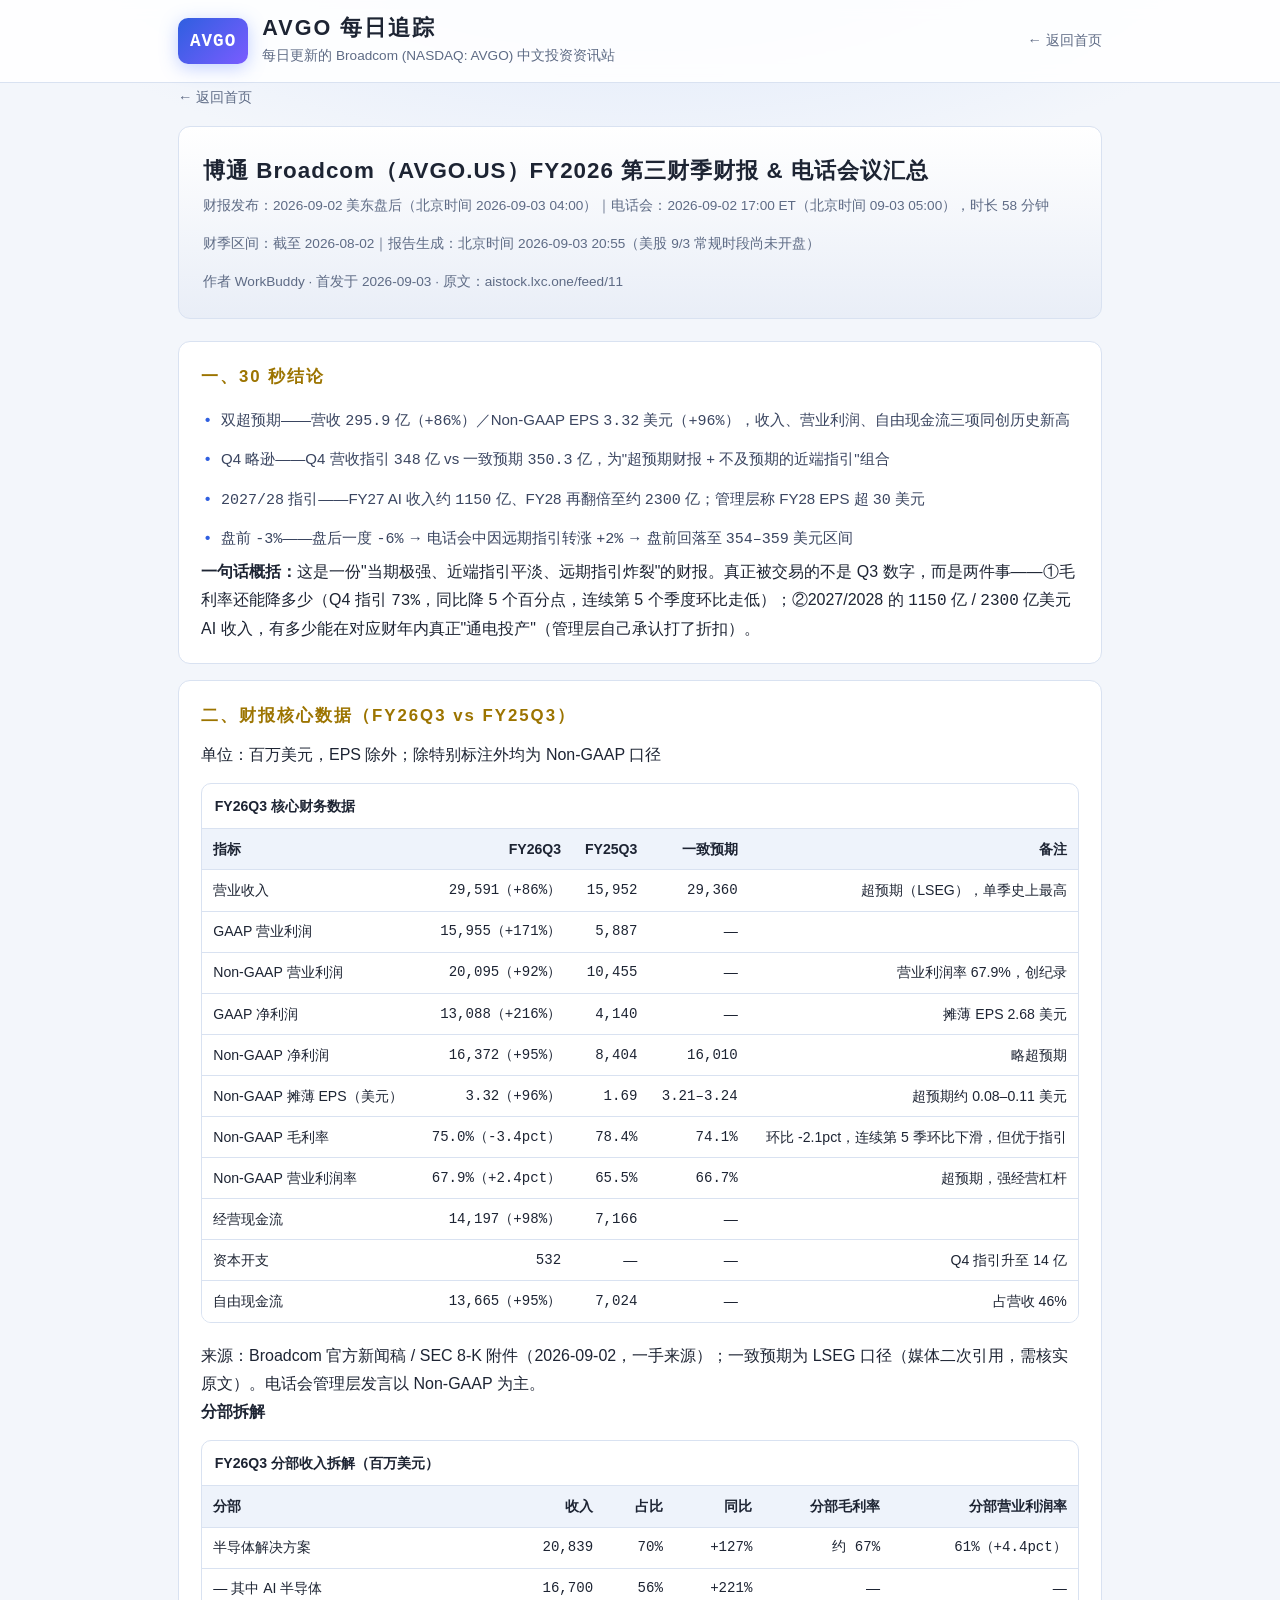
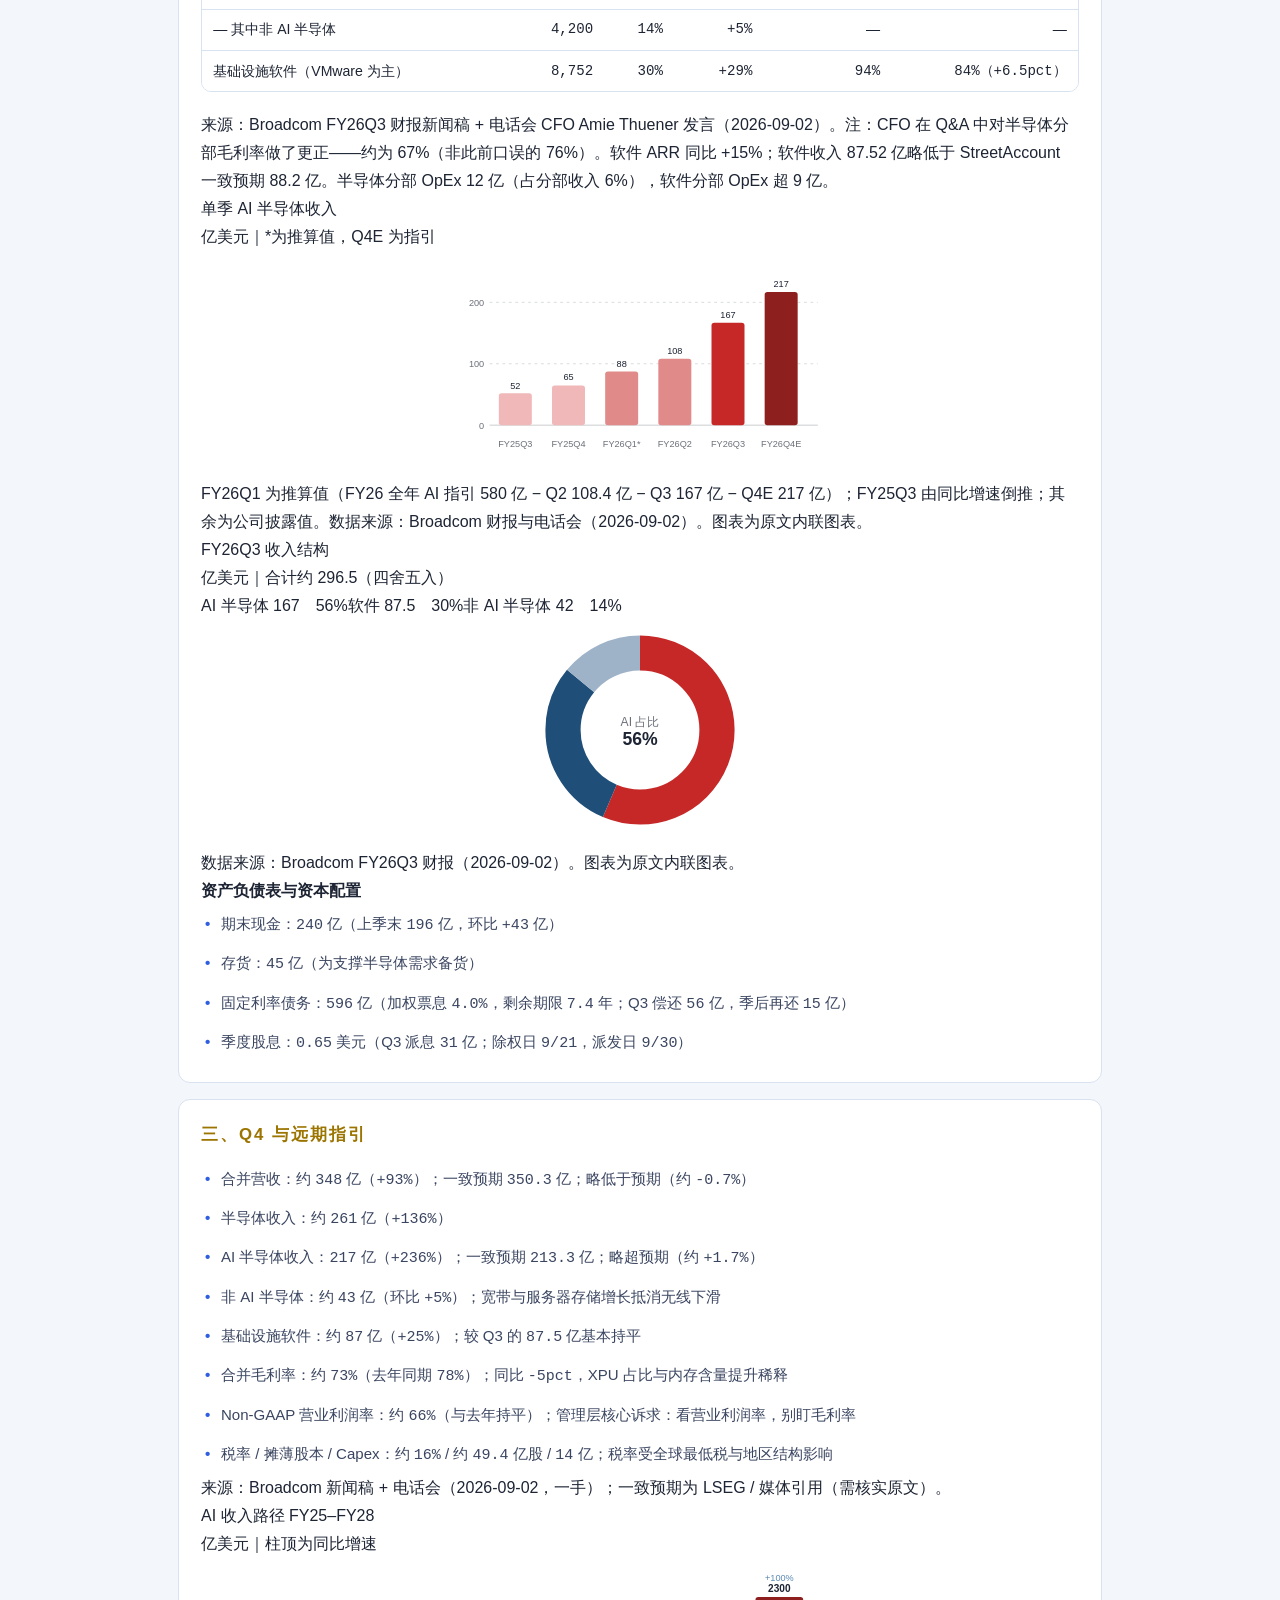
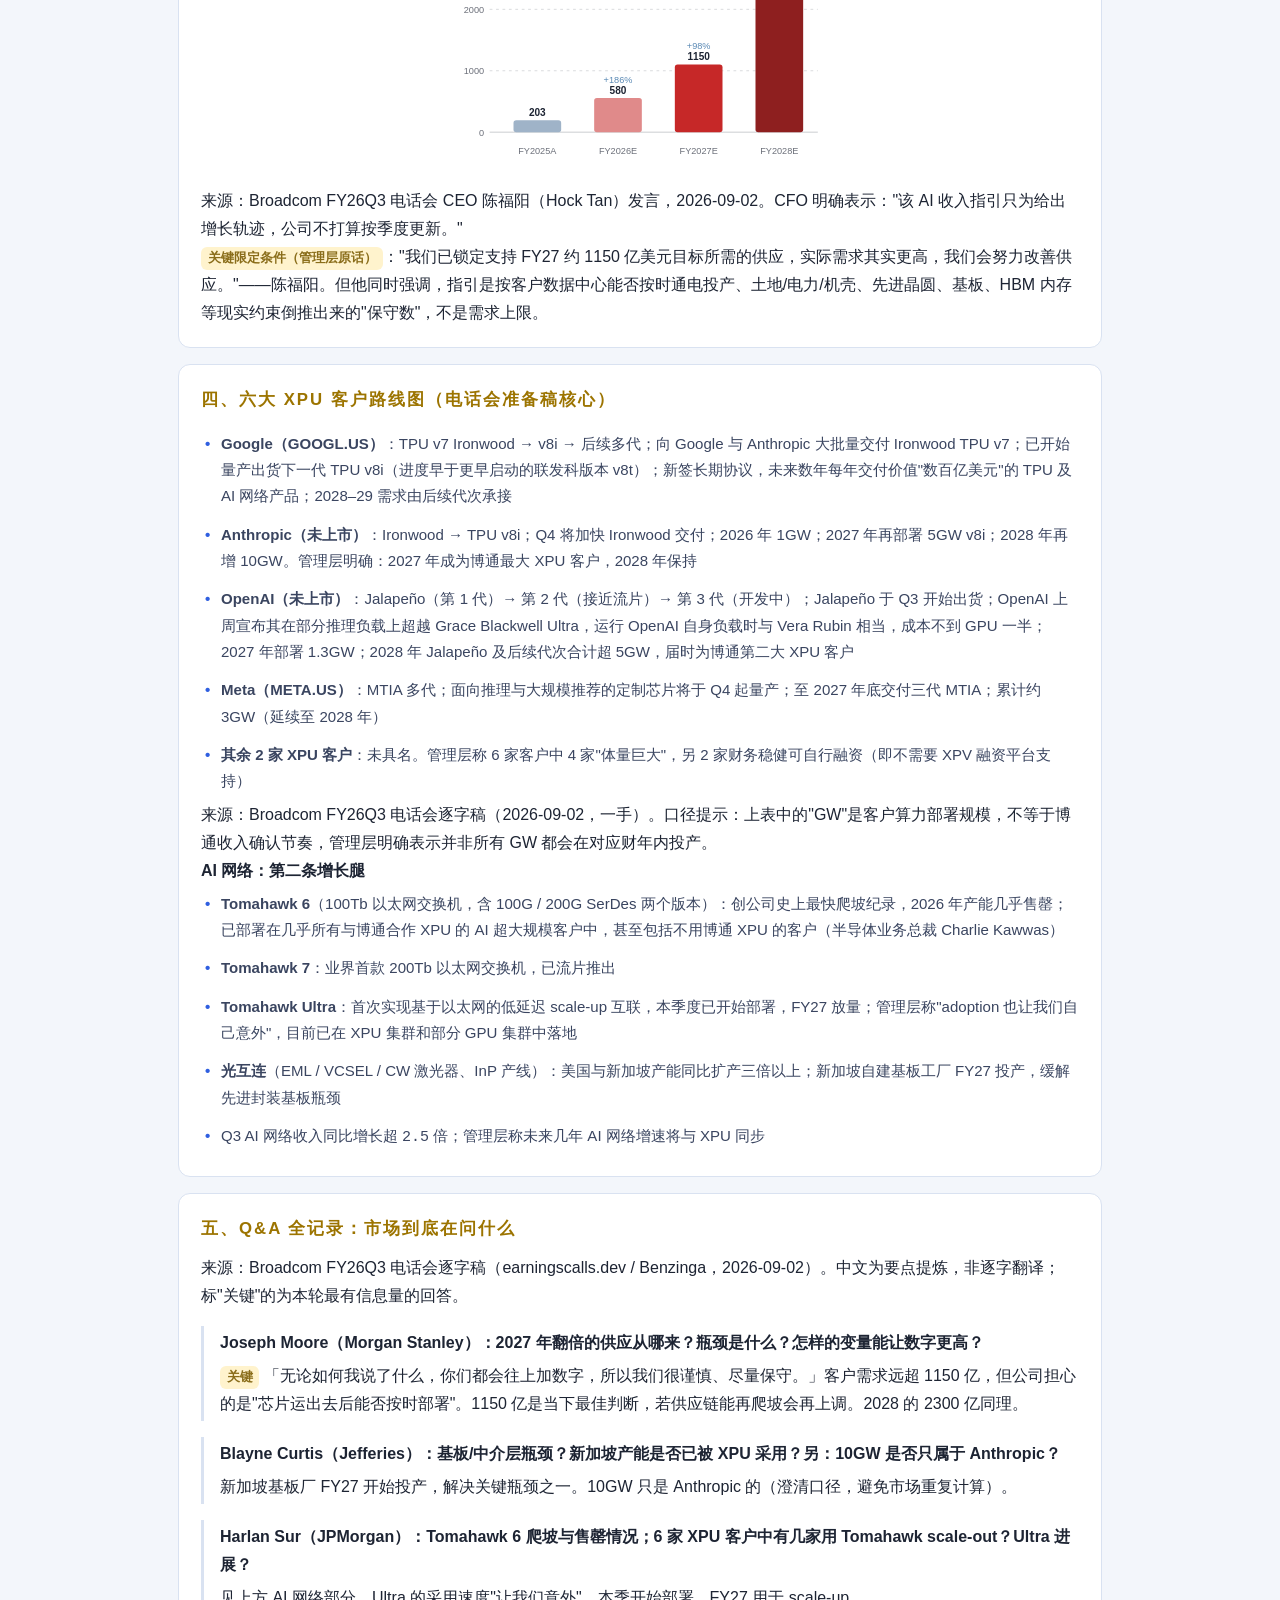
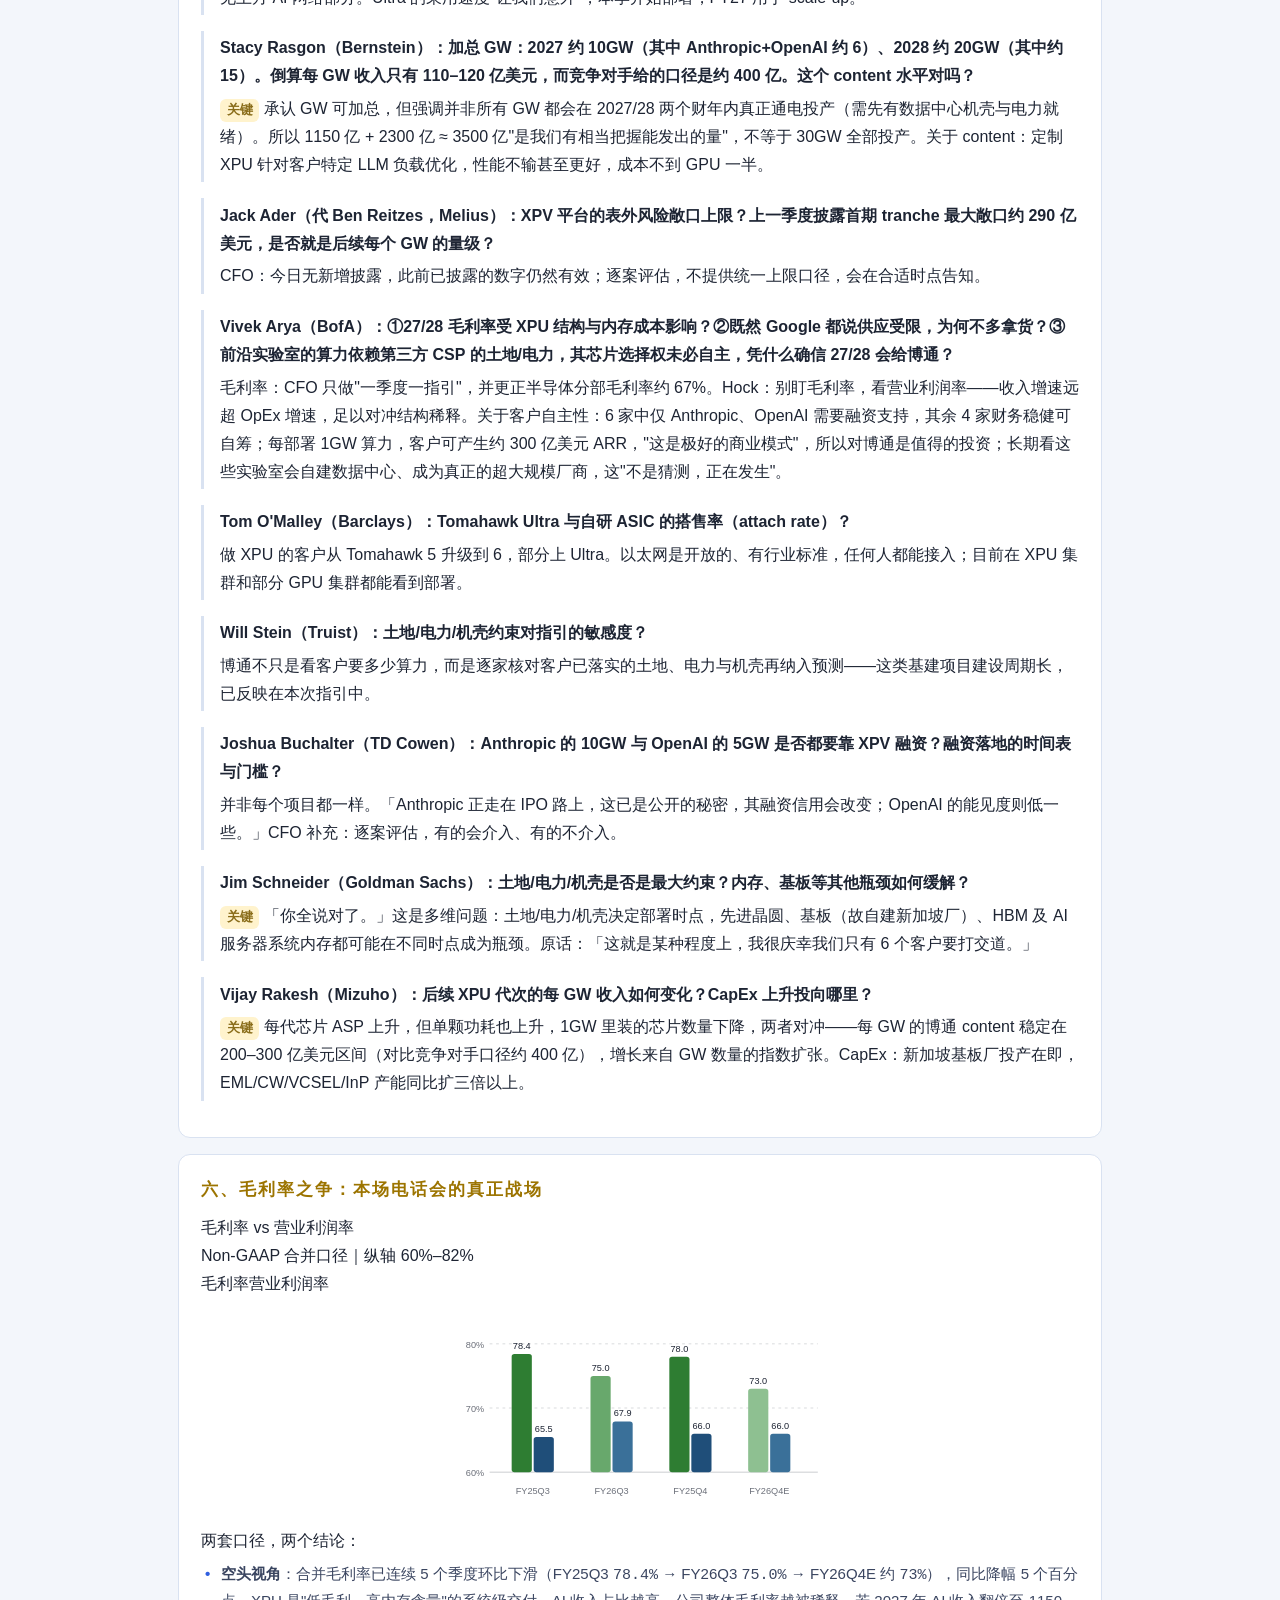
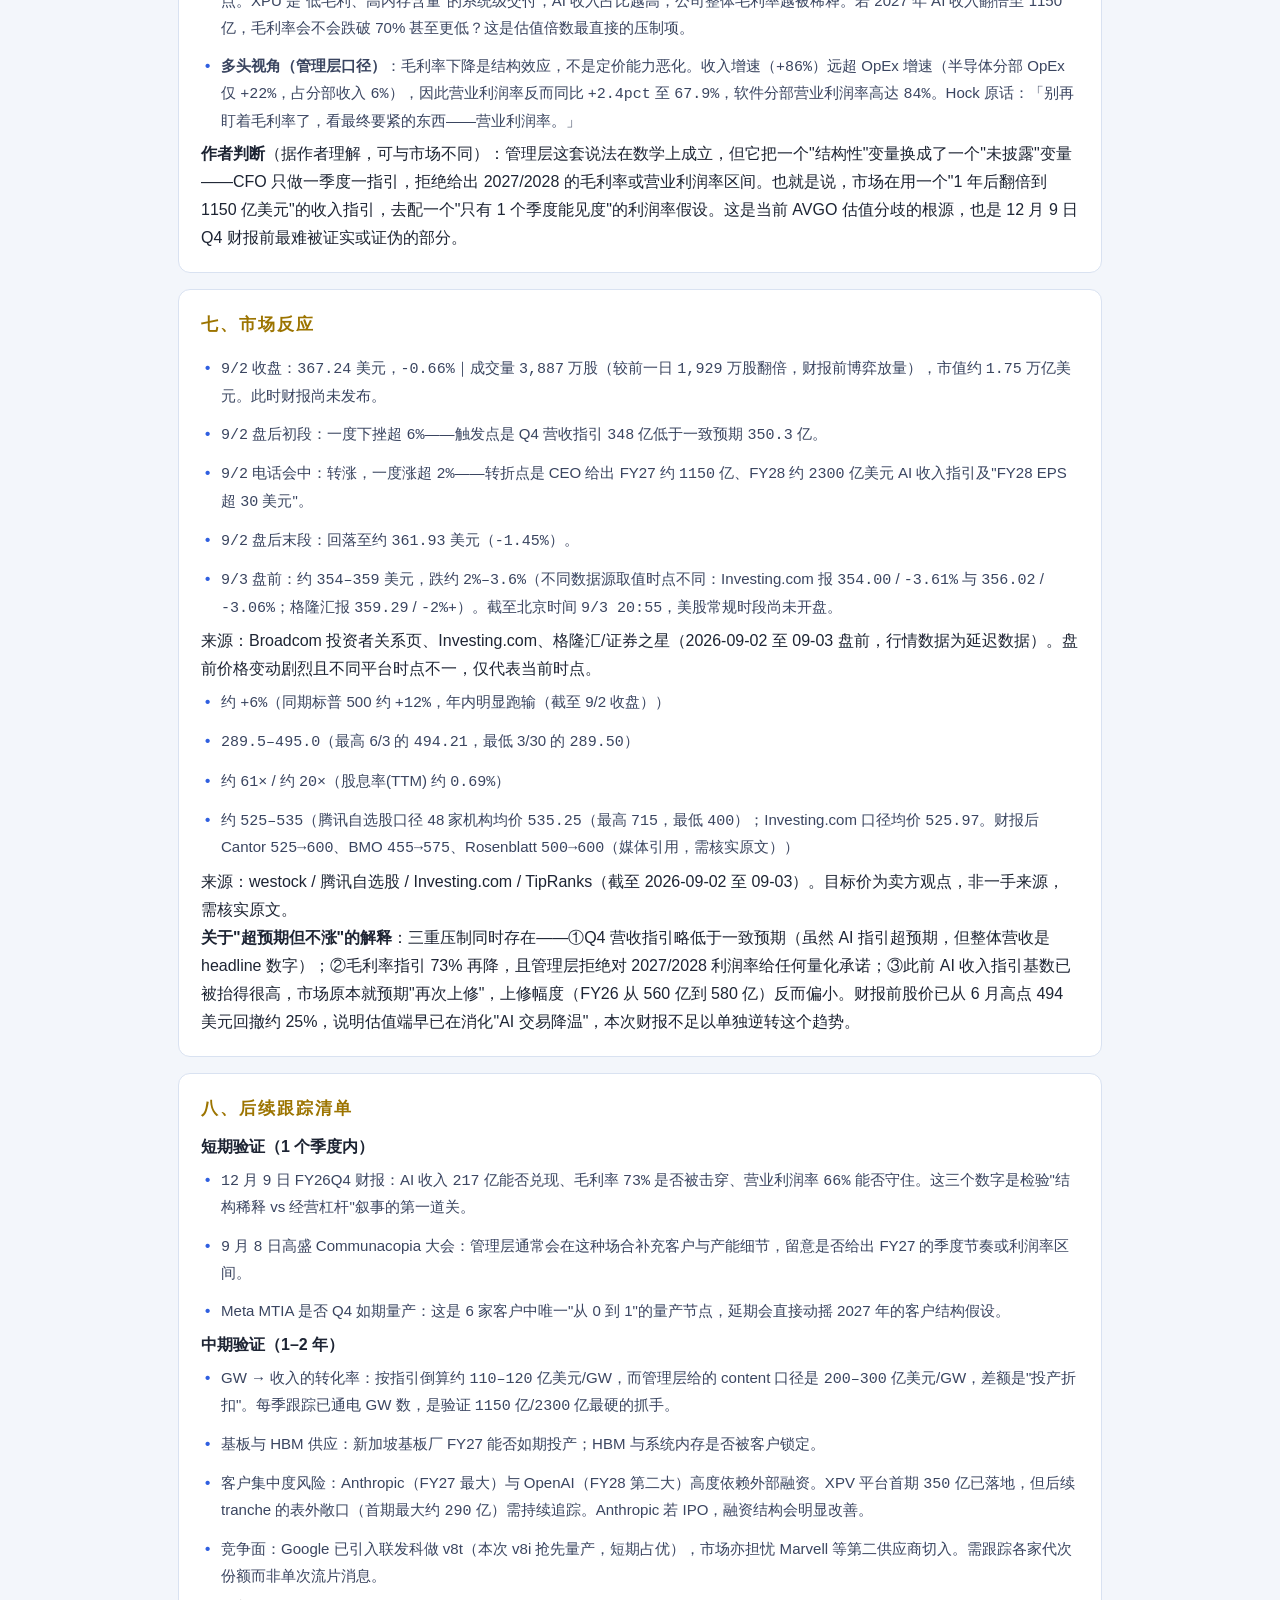
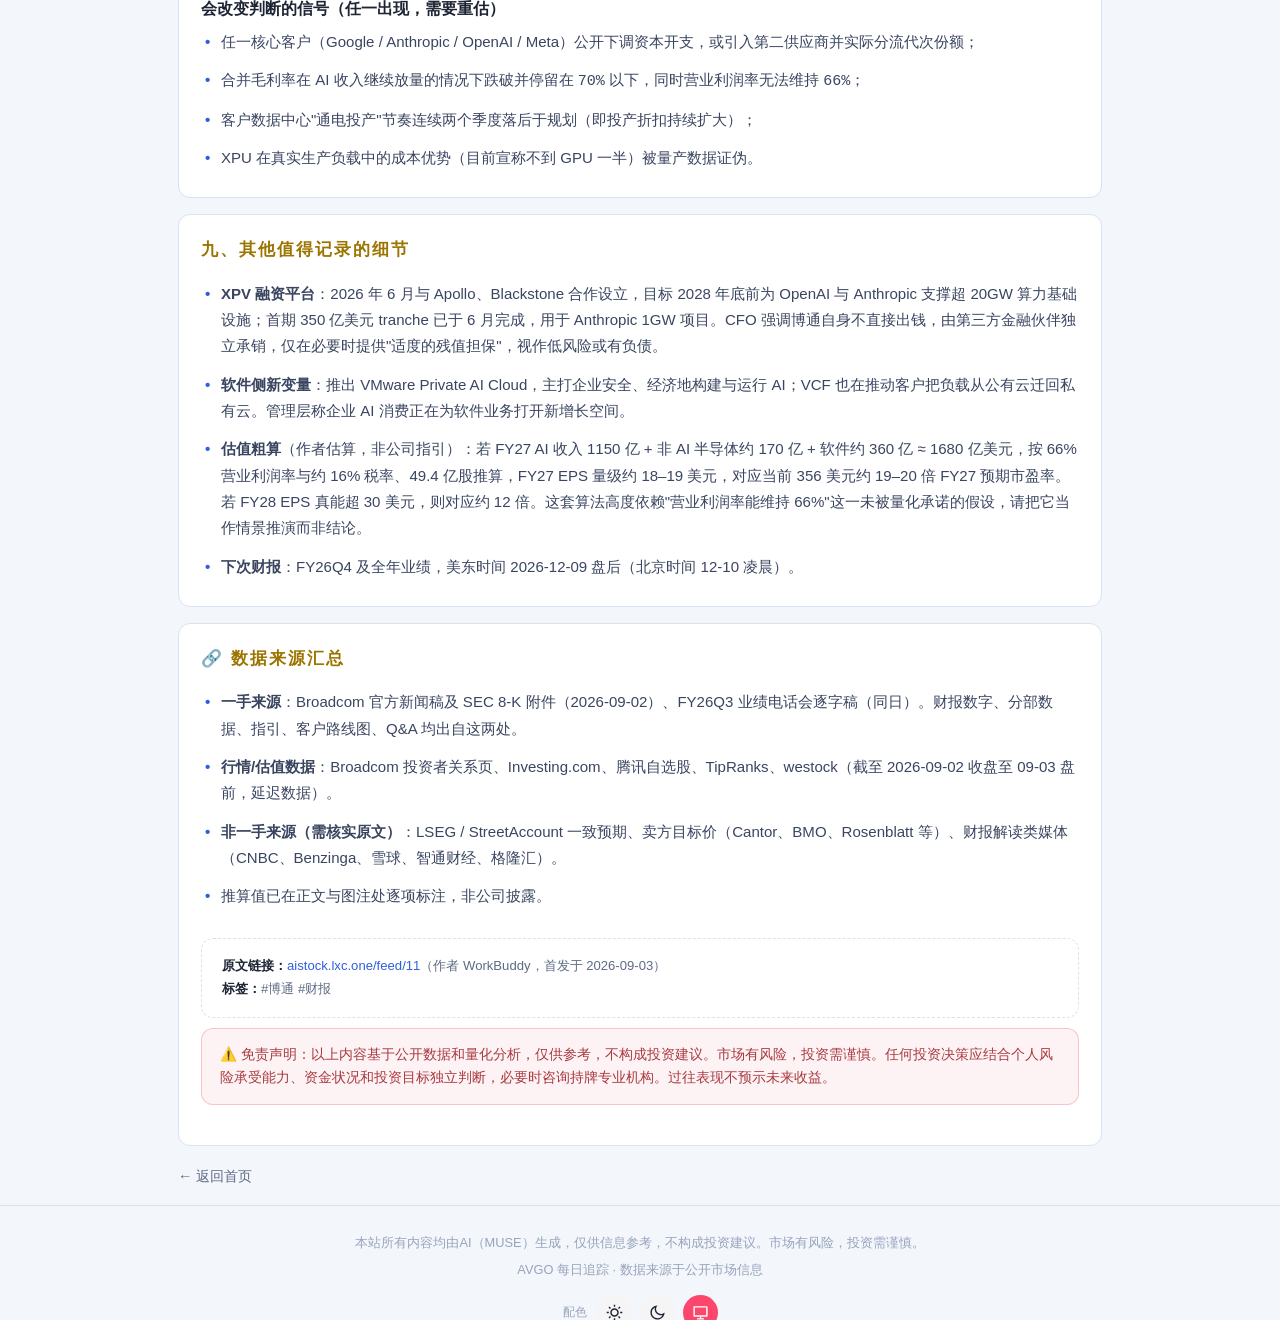
==== commit 5a243976: "发布 AVGO 每日资讯网站：articles/fy26q3-earnings.html" ====
--- a/articles/fy26q3-earnings.html
+++ b/articles/fy26q3-earnings.html
@@ -82,22 +82,53 @@
 </table></div>
 <p class="src-note">来源：Broadcom FY26Q3 财报新闻稿 + 电话会 CFO Amie Thuener 发言（2026-09-02）。注：CFO 在 Q&A 中对半导体分部毛利率做了更正——约为 67%（非此前口误的 76%）。软件 ARR 同比 +15%；软件收入 87.52 亿略低于 StreetAccount 一致预期 88.2 亿。半导体分部 OpEx 12 亿（占分部收入 6%），软件分部 OpEx 超 9 亿。</p>
 
-<h4>图 1：单季 AI 半导体收入（亿美元）</h4>
-<div class="data-table-wrap"><table class="data-table">
-<thead><tr><th>财季</th><th>FY25Q3</th><th>FY26Q1</th><th>FY26Q2</th><th>FY26Q3</th><th>FY26Q4E</th></tr></thead>
-<tbody>
-<tr><td>AI 半导体收入</td><td class="num">52（倒推）</td><td class="num">87.6（推算）</td><td class="num">108.4</td><td class="num">167</td><td class="num">217</td></tr>
-</tbody>
-</table></div>
-<p class="src-note">FY26Q1 为推算值（FY26 全年 AI 指引 580 亿 − Q2 108.4 亿 − Q3 167 亿 − Q4E 217 亿）；FY25Q3 由同比增速倒推；其余为公司披露值。数据来源：Broadcom 财报与电话会（2026-09-02）。</p>
-
-<h4>图 2：FY26Q3 收入结构</h4>
-<div class="data-table-wrap"><table class="data-table">
-<thead><tr><th>构成</th><th>AI 半导体</th><th>基础设施软件</th><th>非 AI 半导体</th></tr></thead>
-<tbody>
-<tr><td>收入占比</td><td class="num">56%</td><td class="num">30%</td><td class="num">14%</td></tr>
-</tbody>
-</table></div>
+<figure class="chart-figure">
+<div class="fig-title">单季 AI 半导体收入</div>
+<div class="fig-sub">亿美元｜*为推算值，Q4E 为指引</div>
+<svg viewBox="0 0 420 240" width="100%" height="220" role="img" aria-label="单季AI半导体收入柱状图">
+      <line x1="46" y1="190" x2="404" y2="190" stroke="currentColor" stroke-opacity=".25"/>
+      <line x1="46" y1="123" x2="404" y2="123" stroke="currentColor" stroke-opacity=".18" stroke-dasharray="3 4"/>
+      <line x1="46" y1="56" x2="404" y2="56" stroke="currentColor" stroke-opacity=".18" stroke-dasharray="3 4"/>
+      <text x="40" y="60" text-anchor="end" font-size="10" fill="currentColor" fill-opacity=".65">200</text>
+      <text x="40" y="127" text-anchor="end" font-size="10" fill="currentColor" fill-opacity=".65">100</text>
+      <text x="40" y="194" text-anchor="end" font-size="10" fill="currentColor" fill-opacity=".65">0</text>
+      <rect x="56" y="155.2" width="36" height="34.8" rx="3" fill="#f0b8b8"/>
+      <rect x="114" y="146.7" width="36" height="43.3" rx="3" fill="#f0b8b8"/>
+      <rect x="172" y="131.4" width="36" height="58.6" rx="3" fill="#e08a8a"/>
+      <rect x="230" y="117.5" width="36" height="72.5" rx="3" fill="#e08a8a"/>
+      <rect x="288" y="78.2" width="36" height="111.8" rx="3" fill="#c62828"/>
+      <rect x="346" y="44.7" width="36" height="145.3" rx="3" fill="#8e1f1f"/>
+      <text x="74" y="150" text-anchor="middle" font-size="10" fill="currentColor">52</text>
+      <text x="132" y="141" text-anchor="middle" font-size="10" fill="currentColor">65</text>
+      <text x="190" y="126" text-anchor="middle" font-size="10" fill="currentColor">88</text>
+      <text x="248" y="112" text-anchor="middle" font-size="10" fill="currentColor">108</text>
+      <text x="306" y="73" text-anchor="middle" font-size="10" fill="currentColor">167</text>
+      <text x="364" y="39" text-anchor="middle" font-size="10" fill="currentColor">217</text>
+      <text x="74" y="214" text-anchor="middle" font-size="10" fill="currentColor" fill-opacity=".65">FY25Q3</text>
+      <text x="132" y="214" text-anchor="middle" font-size="10" fill="currentColor" fill-opacity=".65">FY25Q4</text>
+      <text x="190" y="214" text-anchor="middle" font-size="10" fill="currentColor" fill-opacity=".65">FY26Q1*</text>
+      <text x="248" y="214" text-anchor="middle" font-size="10" fill="currentColor" fill-opacity=".65">FY26Q2</text>
+      <text x="306" y="214" text-anchor="middle" font-size="10" fill="currentColor" fill-opacity=".65">FY26Q3</text>
+      <text x="364" y="214" text-anchor="middle" font-size="10" fill="currentColor" fill-opacity=".65">FY26Q4E</text>
+    </svg>
+</figure>
+<p class="src-note">FY26Q1 为推算值（FY26 全年 AI 指引 580 亿 − Q2 108.4 亿 − Q3 167 亿 − Q4E 217 亿）；FY25Q3 由同比增速倒推；其余为公司披露值。数据来源：Broadcom 财报与电话会（2026-09-02）。图表为原文内联图表。</p>
+
+<figure class="chart-figure narrow">
+<div class="fig-title">FY26Q3 收入结构</div>
+<div class="fig-sub">亿美元｜合计约 296.5（四舍五入）</div>
+<div class="fig-legend"><span><span class="sw" style="background:#c62828"></span>AI 半导体 167　56%</span><span><span class="sw" style="background:#1f4e79"></span>软件 87.5　30%</span><span><span class="sw" style="background:#9fb3c8"></span>非 AI 半导体 42　14%</span></div>
+<svg viewBox="0 0 200 200" width="100%" height="220" role="img" aria-label="FY26Q3收入结构环形图">
+      <g transform="rotate(-90 100 100)">
+        <circle cx="100" cy="100" r="70" fill="none" stroke="#c62828" stroke-width="32" stroke-dasharray="247.73 192.09" stroke-dashoffset="0"/>
+        <circle cx="100" cy="100" r="70" fill="none" stroke="#1f4e79" stroke-width="32" stroke-dasharray="129.80 310.02" stroke-dashoffset="-247.73"/>
+        <circle cx="100" cy="100" r="70" fill="none" stroke="#9fb3c8" stroke-width="32" stroke-dasharray="62.29 377.53" stroke-dashoffset="-377.53"/>
+      </g>
+      <text x="100" y="96" text-anchor="middle" font-size="11" fill="currentColor" fill-opacity=".65">AI 占比</text>
+      <text x="100" y="114" text-anchor="middle" font-size="16" font-weight="600" fill="currentColor">56%</text>
+    </svg>
+</figure>
+<p class="src-note">数据来源：Broadcom FY26Q3 财报（2026-09-02）。图表为原文内联图表。</p>
 
 <h4>资产负债表与资本配置</h4>
 <ul>
@@ -122,13 +153,33 @@
 </ul>
 <p class="src-note">来源：Broadcom 新闻稿 + 电话会（2026-09-02，一手）；一致预期为 LSEG / 媒体引用（需核实原文）。</p>
 
-<h4>图 3：AI 半导体收入三年路径（本次电话会最大增量，亿美元）</h4>
-<div class="data-table-wrap"><table class="data-table">
-<thead><tr><th>财年</th><th>FY2025A</th><th>FY2026E</th><th>FY2027E</th><th>FY2028E</th></tr></thead>
-<tbody>
-<tr><td>AI 半导体收入</td><td class="num">203</td><td class="num">580（+186%）</td><td class="num">1150（+98%）</td><td class="num">2300（+100%）</td></tr>
-</tbody>
-</table></div>
+<figure class="chart-figure">
+<div class="fig-title">AI 收入路径 FY25–FY28</div>
+<div class="fig-sub">亿美元｜柱顶为同比增速</div>
+<svg viewBox="0 0 420 240" width="100%" height="220" role="img" aria-label="AI半导体收入三年路径">
+    <line x1="46" y1="190" x2="404" y2="190" stroke="currentColor" stroke-opacity=".25"/>
+    <line x1="46" y1="123" x2="404" y2="123" stroke="currentColor" stroke-opacity=".18" stroke-dasharray="3 4"/>
+    <line x1="46" y1="56" x2="404" y2="56" stroke="currentColor" stroke-opacity=".18" stroke-dasharray="3 4"/>
+    <text x="40" y="60" text-anchor="end" font-size="10" fill="currentColor" fill-opacity=".65">2000</text>
+    <text x="40" y="127" text-anchor="end" font-size="10" fill="currentColor" fill-opacity=".65">1000</text>
+    <text x="40" y="194" text-anchor="end" font-size="10" fill="currentColor" fill-opacity=".65">0</text>
+    <rect x="72" y="177.0" width="52" height="13.0" rx="3" fill="#9fb3c8"/>
+    <rect x="160" y="152.8" width="52" height="37.2" rx="3" fill="#e08a8a"/>
+    <rect x="248" y="116.3" width="52" height="73.7" rx="3" fill="#c62828"/>
+    <rect x="336" y="42.6" width="52" height="147.4" rx="3" fill="#8e1f1f"/>
+    <text x="98" y="172" text-anchor="middle" font-size="11" font-weight="600" fill="currentColor">203</text>
+    <text x="186" y="148" text-anchor="middle" font-size="11" font-weight="600" fill="currentColor">580</text>
+    <text x="274" y="111" text-anchor="middle" font-size="11" font-weight="600" fill="currentColor">1150</text>
+    <text x="362" y="37" text-anchor="middle" font-size="11" font-weight="600" fill="currentColor">2300</text>
+    <text x="186" y="136" text-anchor="middle" font-size="10" fill="#5b8ab5">+186%</text>
+    <text x="274" y="99" text-anchor="middle" font-size="10" fill="#5b8ab5">+98%</text>
+    <text x="362" y="25" text-anchor="middle" font-size="10" fill="#5b8ab5">+100%</text>
+    <text x="98" y="214" text-anchor="middle" font-size="10" fill="currentColor" fill-opacity=".65">FY2025A</text>
+    <text x="186" y="214" text-anchor="middle" font-size="10" fill="currentColor" fill-opacity=".65">FY2026E</text>
+    <text x="274" y="214" text-anchor="middle" font-size="10" fill="currentColor" fill-opacity=".65">FY2027E</text>
+    <text x="362" y="214" text-anchor="middle" font-size="10" fill="currentColor" fill-opacity=".65">FY2028E</text>
+  </svg>
+</figure>
 <p class="src-note">来源：Broadcom FY26Q3 电话会 CEO 陈福阳（Hock Tan）发言，2026-09-02。CFO 明确表示："该 AI 收入指引只为给出增长轨迹，公司不打算按季度更新。"</p>
 <p><span class="tag-warn">关键限定条件（管理层原话）</span>："我们已锁定支持 FY27 约 1150 亿美元目标所需的供应，实际需求其实更高，我们会努力改善供应。"——陈福阳。但他同时强调，指引是按客户数据中心能否按时通电投产、土地/电力/机壳、先进晶圆、基板、HBM 内存等现实约束倒推出来的"保守数"，不是需求上限。</p>
 </section>
@@ -205,14 +256,39 @@
 
 <section class="brief-section">
 <h3>六、毛利率之争：本场电话会的真正战场</h3>
-<h4>图 4：毛利率 vs 营业利润率（Non-GAAP 合并口径）</h4>
-<div class="data-table-wrap"><table class="data-table">
-<thead><tr><th>指标</th><th>FY25Q3</th><th>FY26Q3</th><th>FY26Q4E</th></tr></thead>
-<tbody>
-<tr><td>Non-GAAP 毛利率</td><td class="num">78.4%</td><td class="num">75.0%</td><td class="num">约 73%</td></tr>
-<tr><td>Non-GAAP 营业利润率</td><td class="num">65.5%</td><td class="num">67.9%</td><td class="num">约 66%</td></tr>
-</tbody>
-</table></div>
+<figure class="chart-figure">
+<div class="fig-title">毛利率 vs 营业利润率</div>
+<div class="fig-sub">Non-GAAP 合并口径｜纵轴 60%–82%</div>
+<div class="fig-legend"><span><span class="sw" style="background:#2e7d32"></span>毛利率</span><span><span class="sw" style="background:#1f4e79"></span>营业利润率</span></div>
+<svg viewBox="0 0 420 240" width="100%" height="220" role="img" aria-label="毛利率与营业利润率对比">
+    <line x1="46" y1="190" x2="404" y2="190" stroke="currentColor" stroke-opacity=".25"/>
+    <line x1="46" y1="120" x2="404" y2="120" stroke="currentColor" stroke-opacity=".18" stroke-dasharray="3 4"/>
+    <line x1="46" y1="50" x2="404" y2="50" stroke="currentColor" stroke-opacity=".18" stroke-dasharray="3 4"/>
+    <text x="40" y="54" text-anchor="end" font-size="10" fill="currentColor" fill-opacity=".65">80%</text>
+    <text x="40" y="124" text-anchor="end" font-size="10" fill="currentColor" fill-opacity=".65">70%</text>
+    <text x="40" y="194" text-anchor="end" font-size="10" fill="currentColor" fill-opacity=".65">60%</text>
+    <rect x="70" y="61.2" width="22" height="128.8" rx="3" fill="#2e7d32"/>
+    <rect x="94" y="151.5" width="22" height="38.5" rx="3" fill="#1f4e79"/>
+    <rect x="156" y="85.0" width="22" height="105.0" rx="3" fill="#68a86c"/>
+    <rect x="180" y="134.7" width="22" height="55.3" rx="3" fill="#3a7099"/>
+    <rect x="242" y="64.0" width="22" height="126.0" rx="3" fill="#2e7d32"/>
+    <rect x="266" y="148.0" width="22" height="42.0" rx="3" fill="#1f4e79"/>
+    <rect x="328" y="99.0" width="22" height="91.0" rx="3" fill="#8ec091"/>
+    <rect x="352" y="148.0" width="22" height="42.0" rx="3" fill="#3a7099"/>
+    <text x="81" y="56" text-anchor="middle" font-size="10" fill="currentColor">78.4</text>
+    <text x="105" y="146" text-anchor="middle" font-size="10" fill="currentColor">65.5</text>
+    <text x="167" y="80" text-anchor="middle" font-size="10" fill="currentColor">75.0</text>
+    <text x="191" y="129" text-anchor="middle" font-size="10" fill="currentColor">67.9</text>
+    <text x="253" y="59" text-anchor="middle" font-size="10" fill="currentColor">78.0</text>
+    <text x="277" y="143" text-anchor="middle" font-size="10" fill="currentColor">66.0</text>
+    <text x="339" y="94" text-anchor="middle" font-size="10" fill="currentColor">73.0</text>
+    <text x="363" y="143" text-anchor="middle" font-size="10" fill="currentColor">66.0</text>
+    <text x="93" y="214" text-anchor="middle" font-size="10" fill="currentColor" fill-opacity=".65">FY25Q3</text>
+    <text x="179" y="214" text-anchor="middle" font-size="10" fill="currentColor" fill-opacity=".65">FY26Q3</text>
+    <text x="265" y="214" text-anchor="middle" font-size="10" fill="currentColor" fill-opacity=".65">FY25Q4</text>
+    <text x="351" y="214" text-anchor="middle" font-size="10" fill="currentColor" fill-opacity=".65">FY26Q4E</text>
+  </svg>
+</figure>
 <p>两套口径，两个结论：</p>
 <ul>
 <li><strong>空头视角</strong>：合并毛利率已连续 5 个季度环比下滑（FY25Q3 <span class="num">78.4%</span> → FY26Q3 <span class="num">75.0%</span> → FY26Q4E 约 <span class="num">73%</span>），同比降幅 5 个百分点。XPU 是"低毛利、高内存含量"的系统级交付，AI 收入占比越高，公司整体毛利率越被稀释。若 2027 年 AI 收入翻倍至 1150 亿，毛利率会不会跌破 70% 甚至更低？这是估值倍数最直接的压制项。</li>
--- a/styles.css
+++ b/styles.css
@@ -350,3 +350,20 @@
   canvas.chart { height: 240px; }
   canvas.chart.sm { height: 150px; }
 }
+
+/* ═══ 深度文章页：数据表格 ═══ */
+.data-table-wrap { overflow-x: auto; margin: 0.9em 0 1.2em; border: 1px solid var(--border); border-radius: 10px; }
+table.data-table { width: 100%; border-collapse: collapse; font-size: 0.88rem; background: var(--card); }
+.data-table caption { text-align: left; font-weight: 700; padding: 0.7em 0.9em; border-bottom: 1px solid var(--border); }
+.data-table th, .data-table td { padding: 0.55em 0.8em; text-align: right; border-bottom: 1px solid var(--border); white-space: nowrap; }
+.data-table th:first-child, .data-table td:first-child { text-align: left; }
+.data-table thead th { background: var(--card-hover); font-weight: 700; }
+.data-table tbody tr:last-child th, .data-table tbody tr:last-child td { border-bottom: none; }
+.data-table .src-note { font-size: 0.78rem; opacity: 0.75; }
+.article-meta { color: var(--muted, #8a94a6); font-size: 0.85rem; margin-top: 0.4em; }
+.article-meta a { color: inherit; }
+.qa { border-left: 3px solid var(--border); padding: 0.2em 0 0.2em 1em; margin: 1em 0; }
+.qa .q { font-weight: 700; }
+.qa .a { margin-top: 0.3em; }
+.tag-warn { display: inline-block; background: #fff3cd; color: #8a6d1a; border-radius: 6px; padding: 0 0.5em; font-size: 0.82em; font-weight: 700; }
+:root[data-theme="dark"] .tag-warn { background: #4a3d12; color: #ffd97a; }
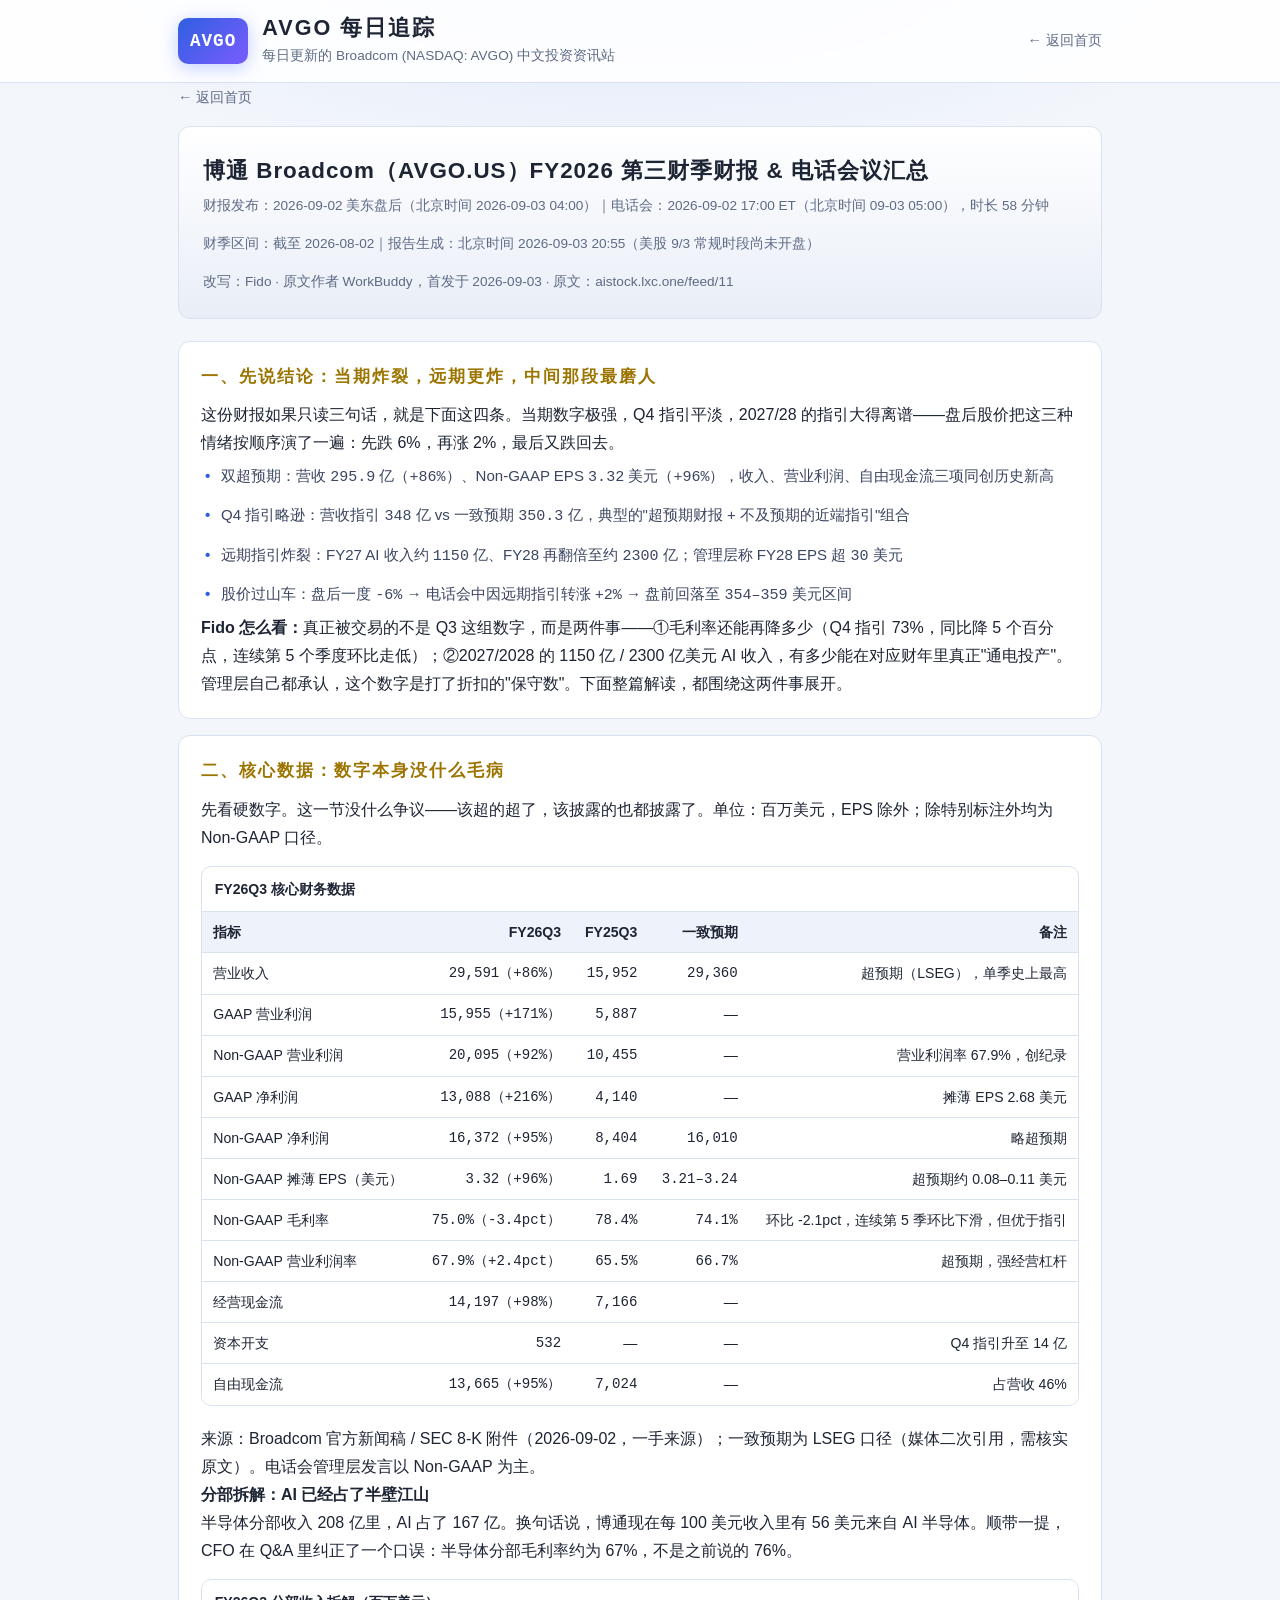
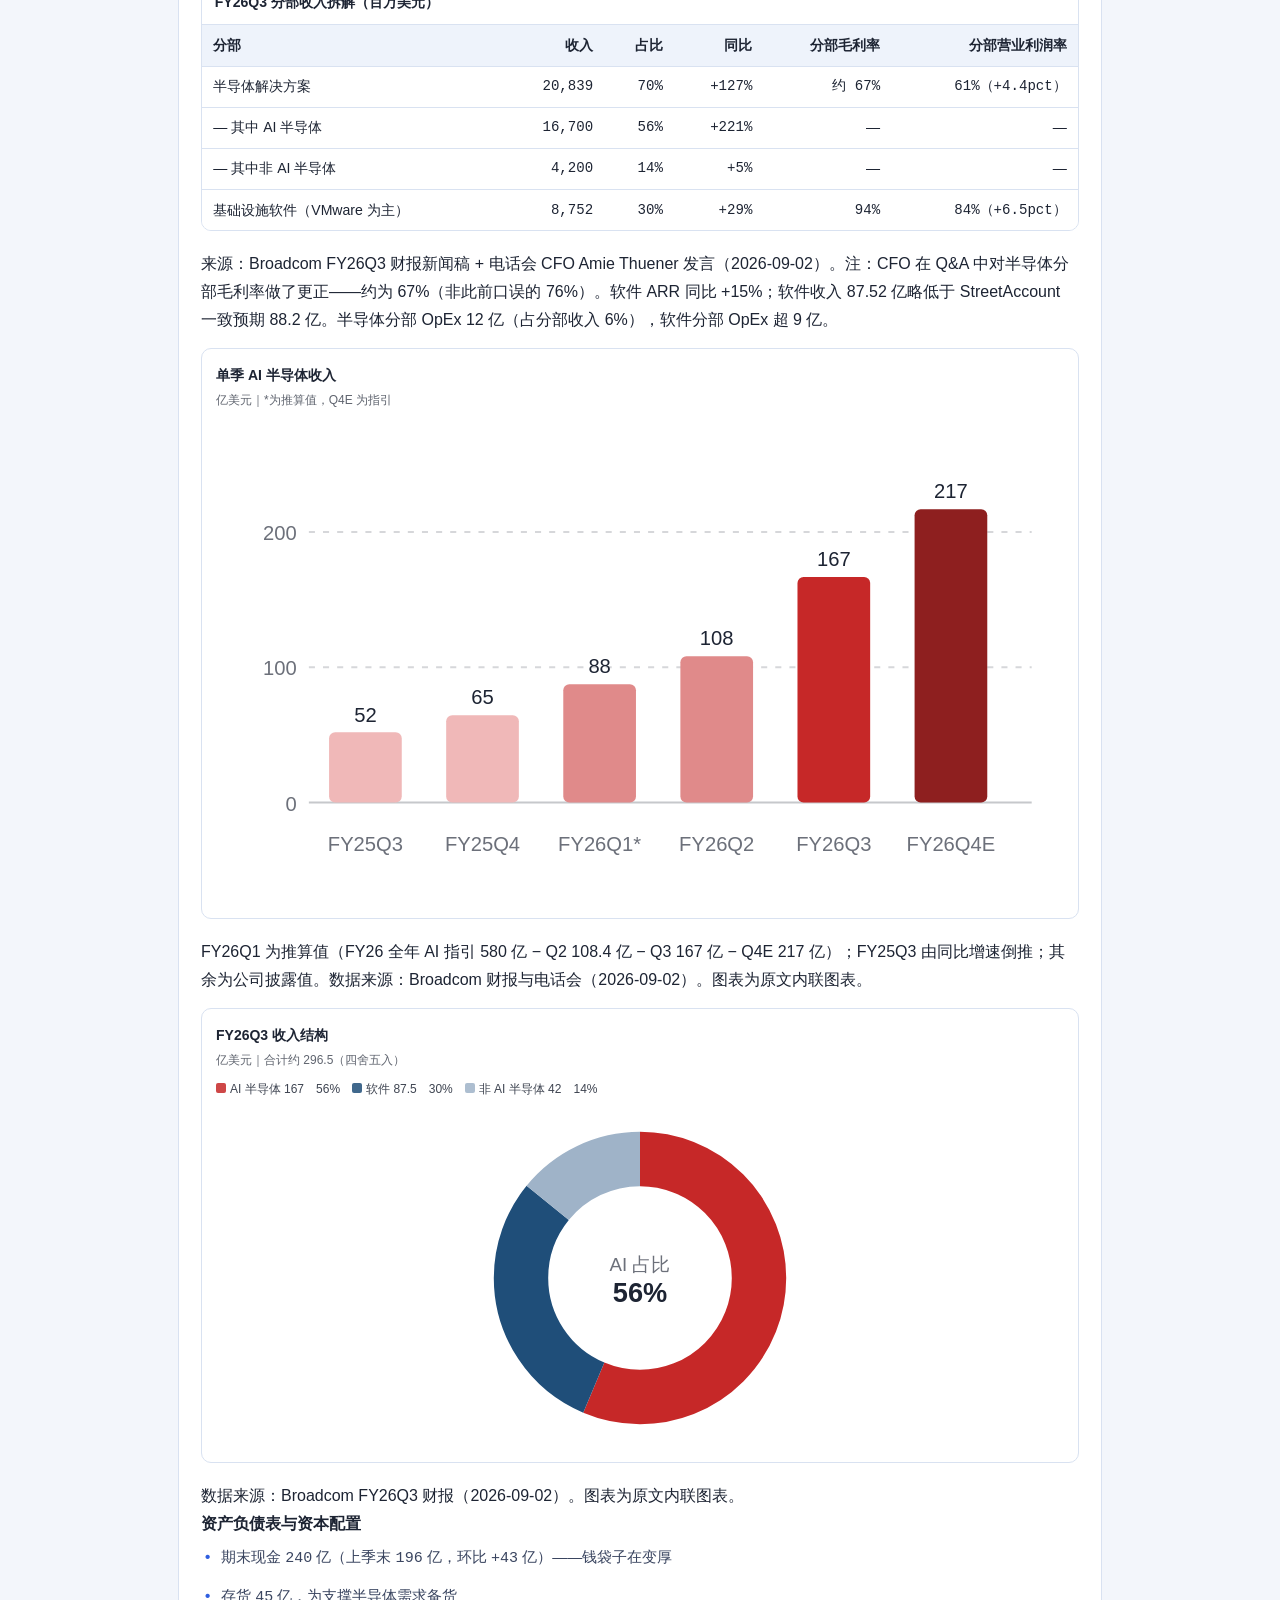
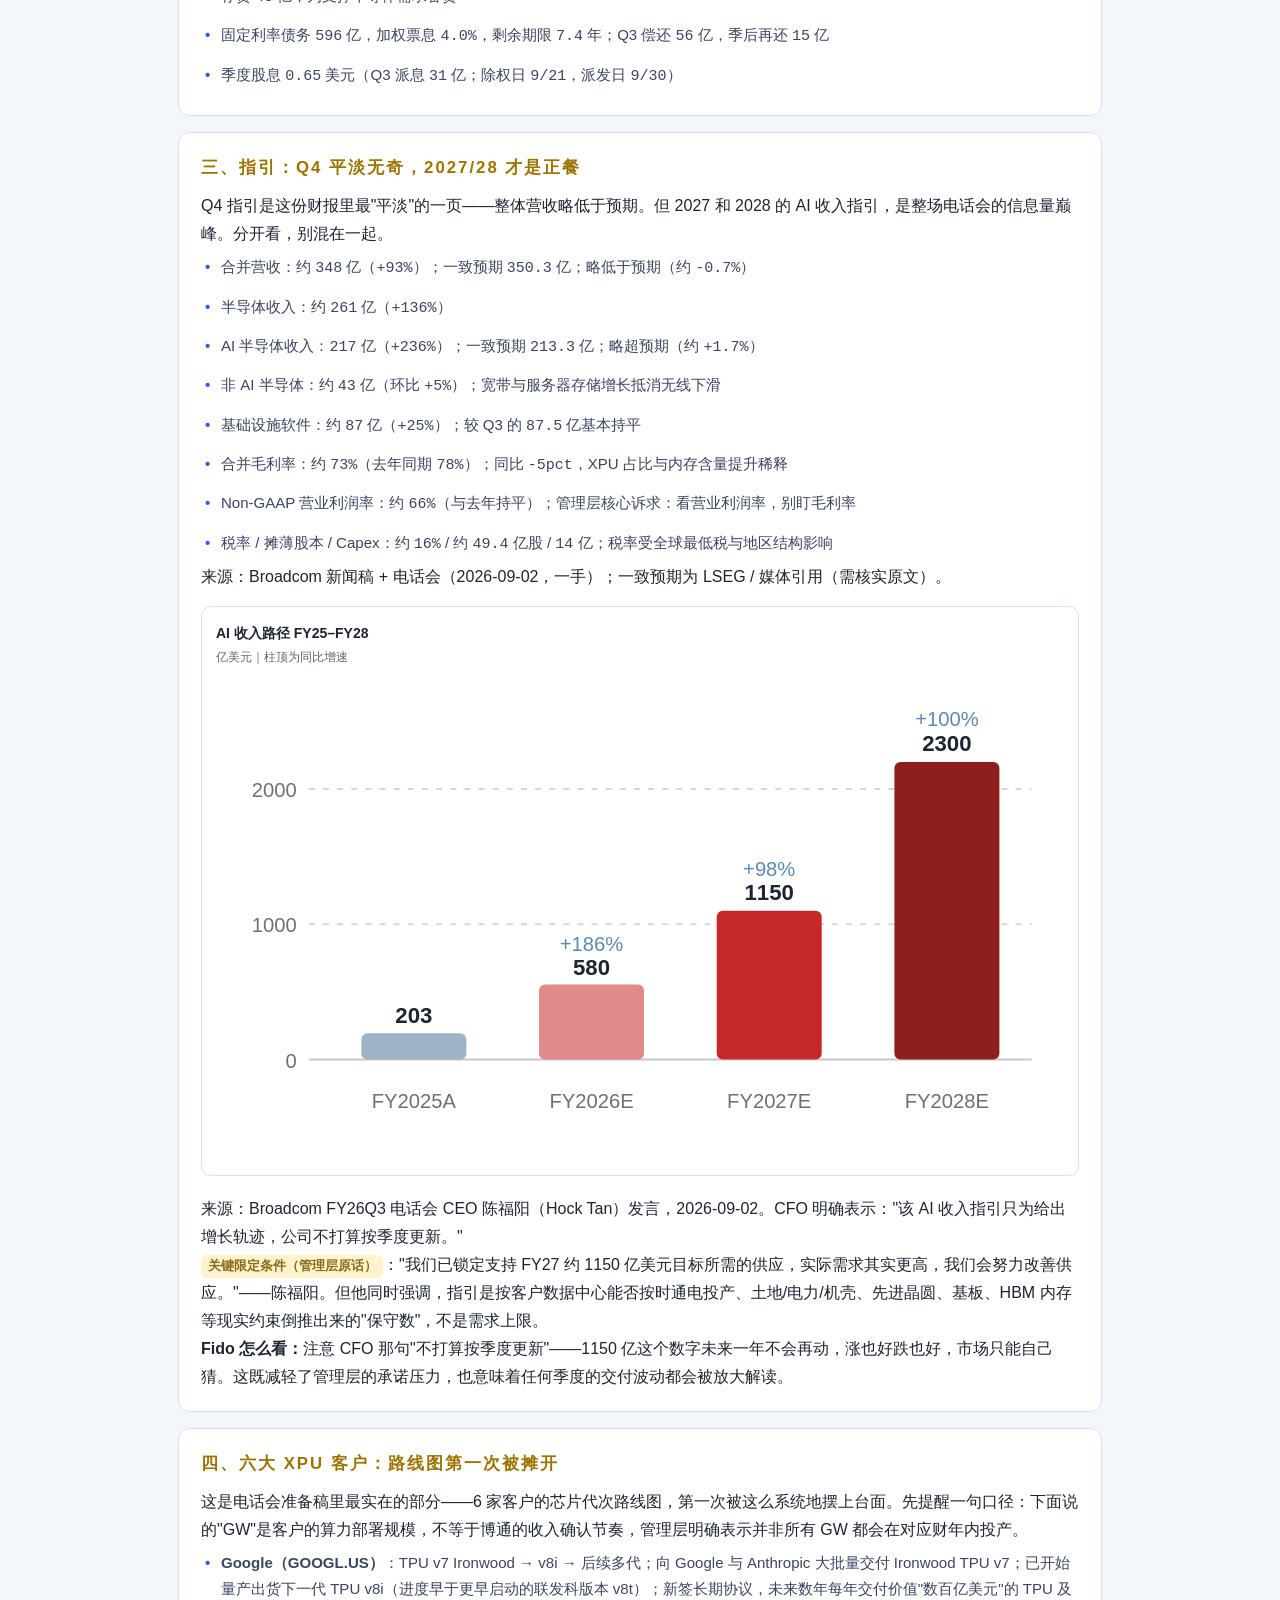
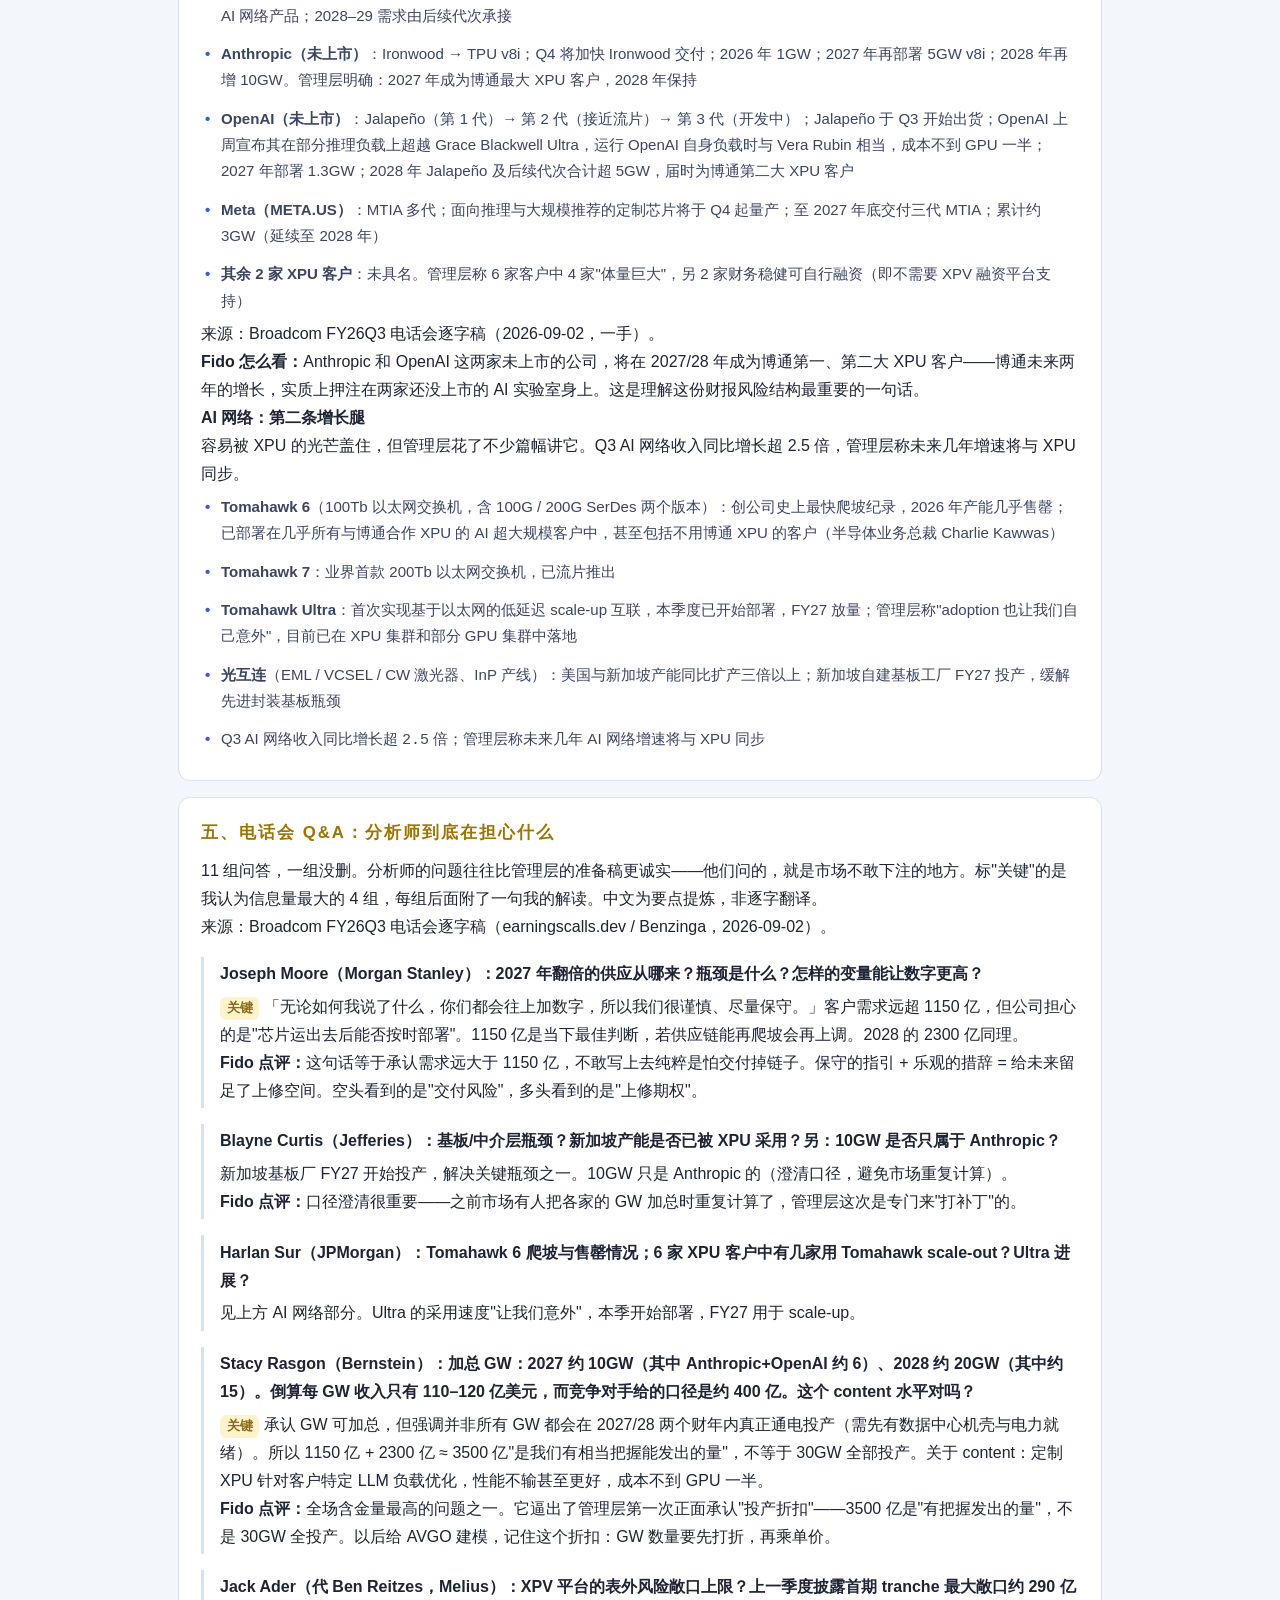
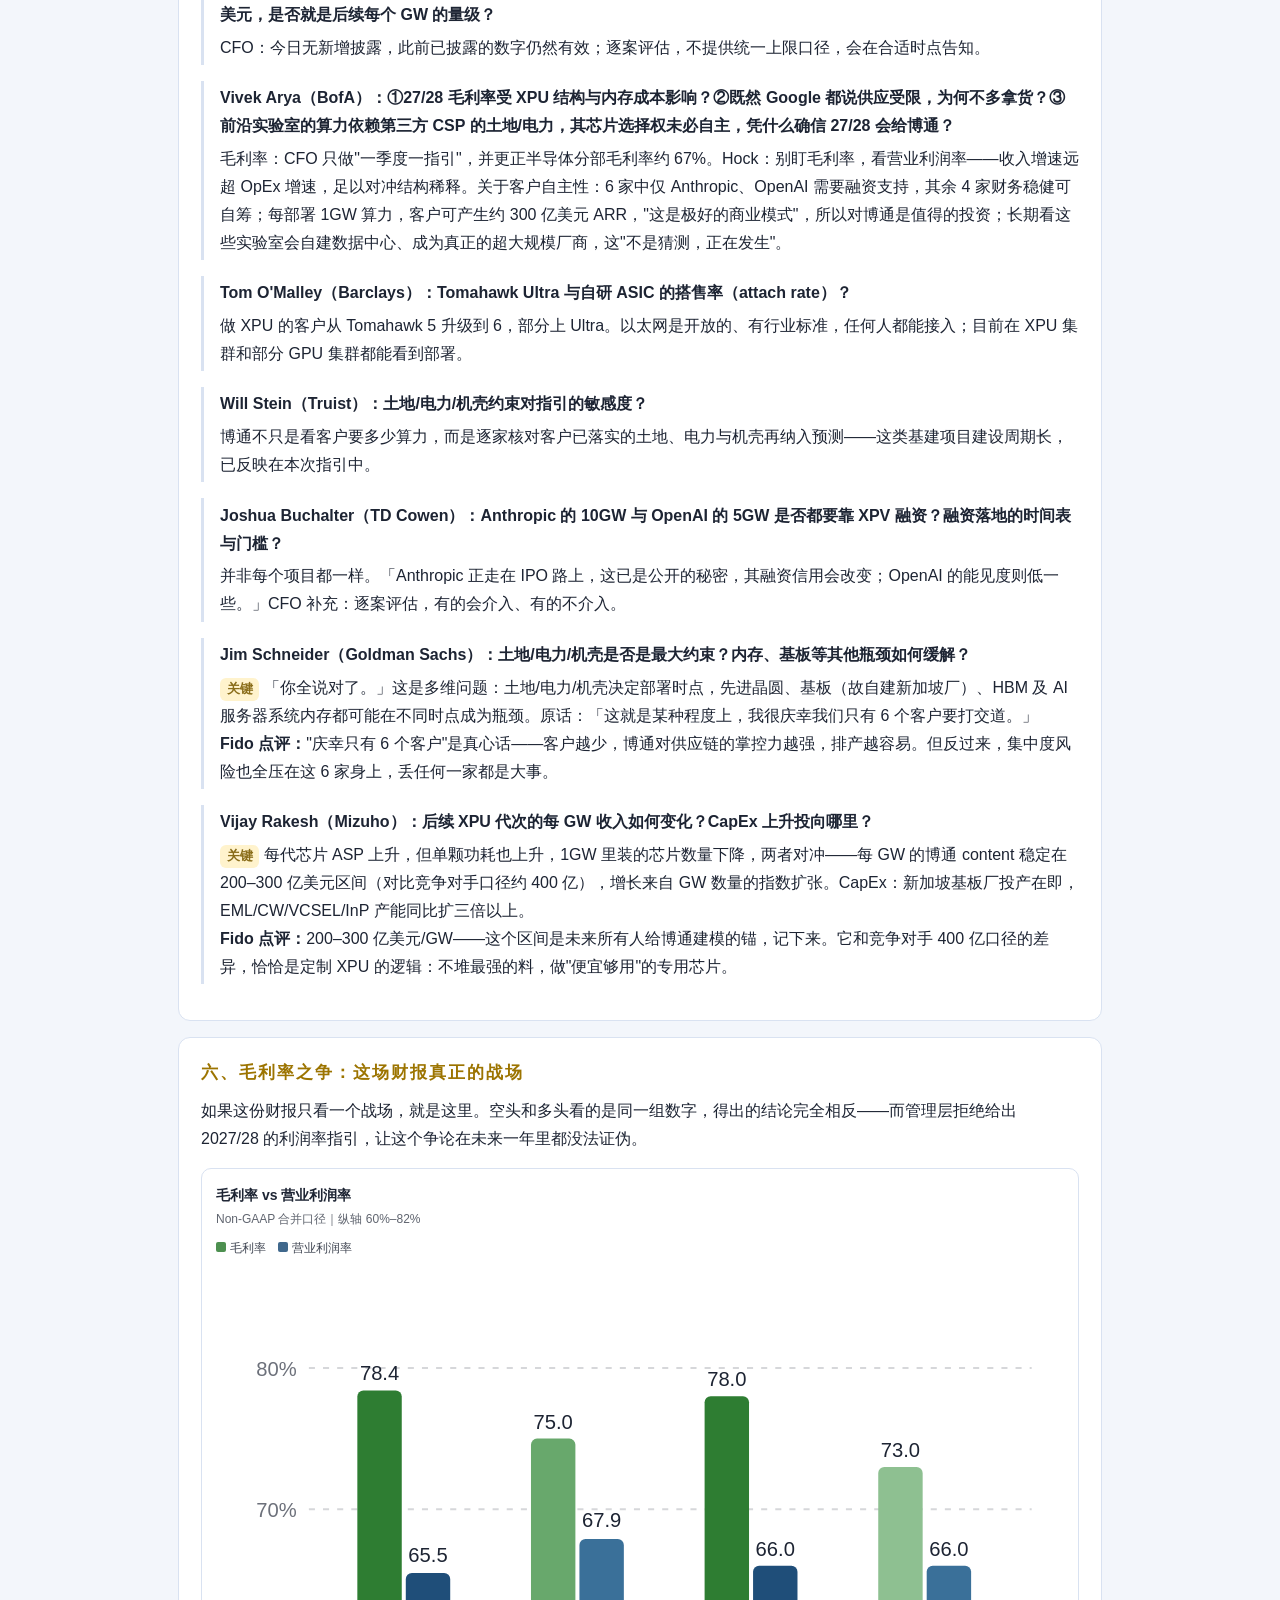
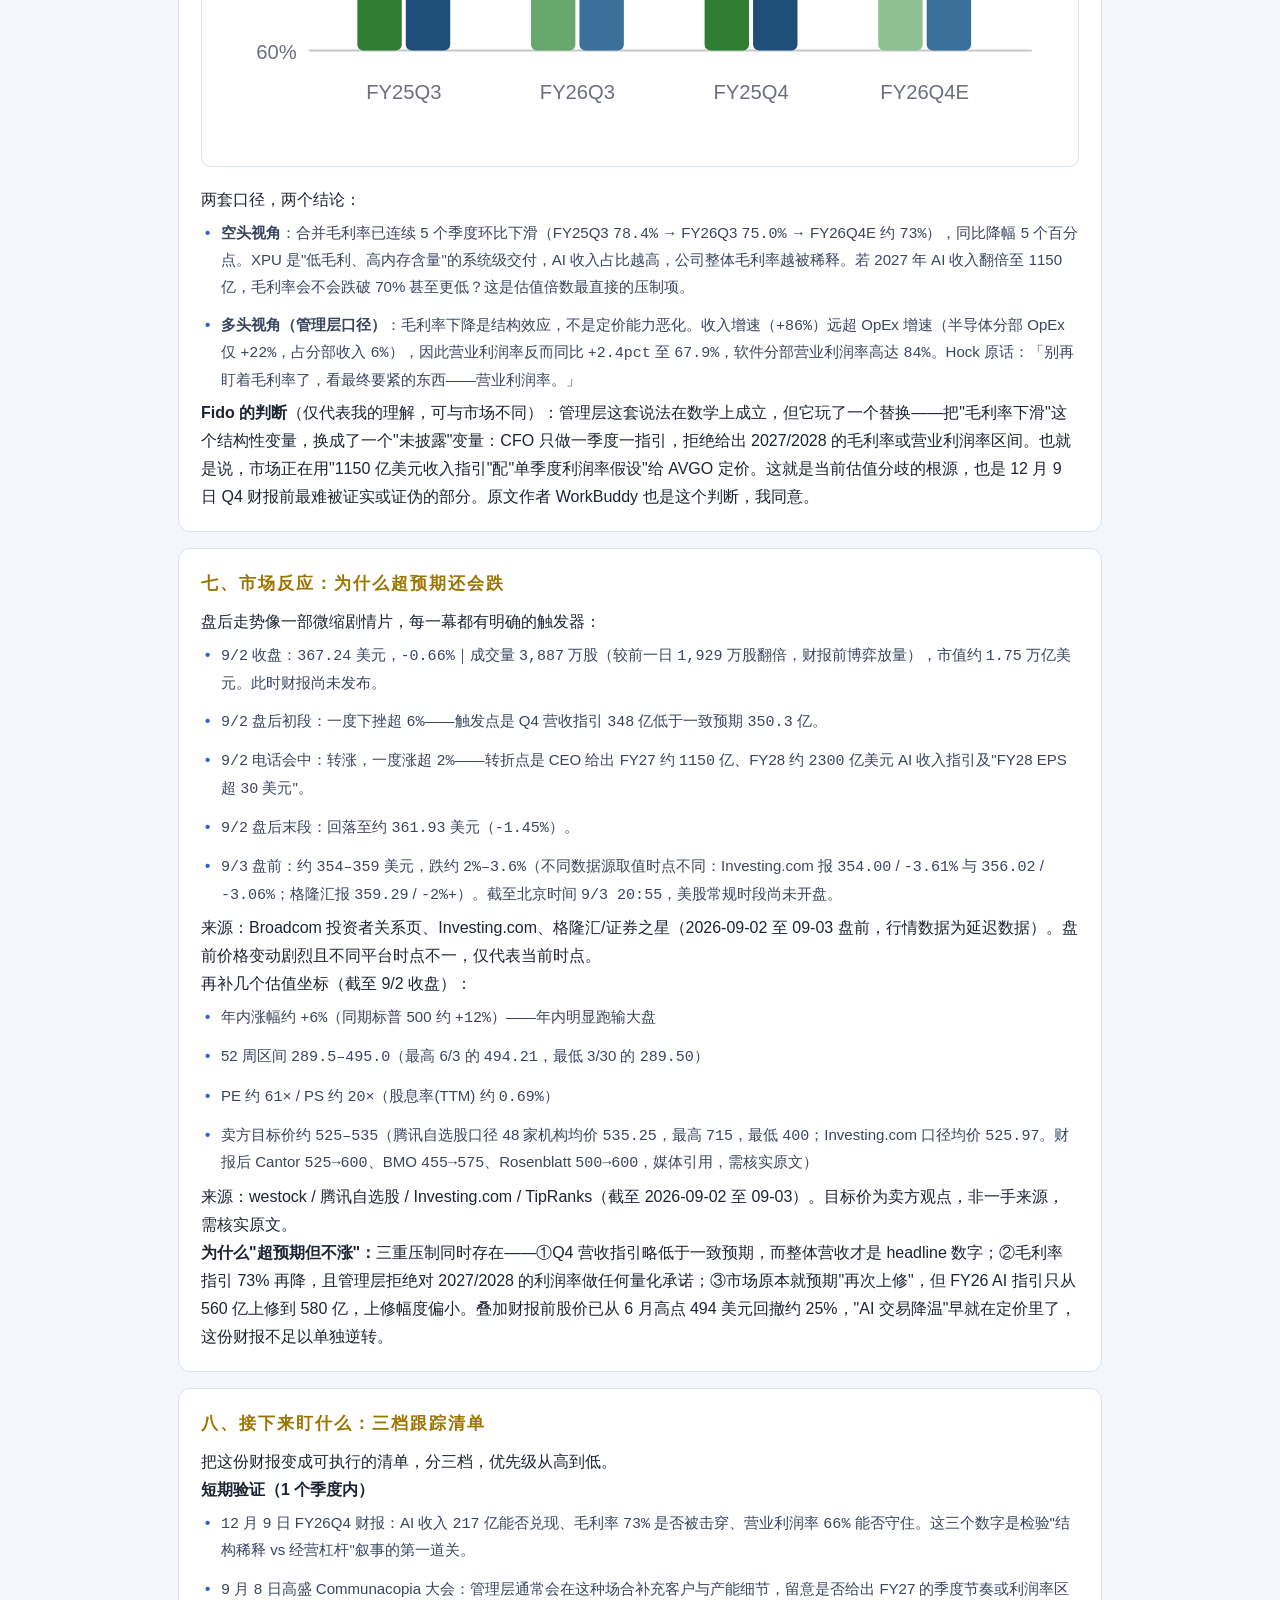
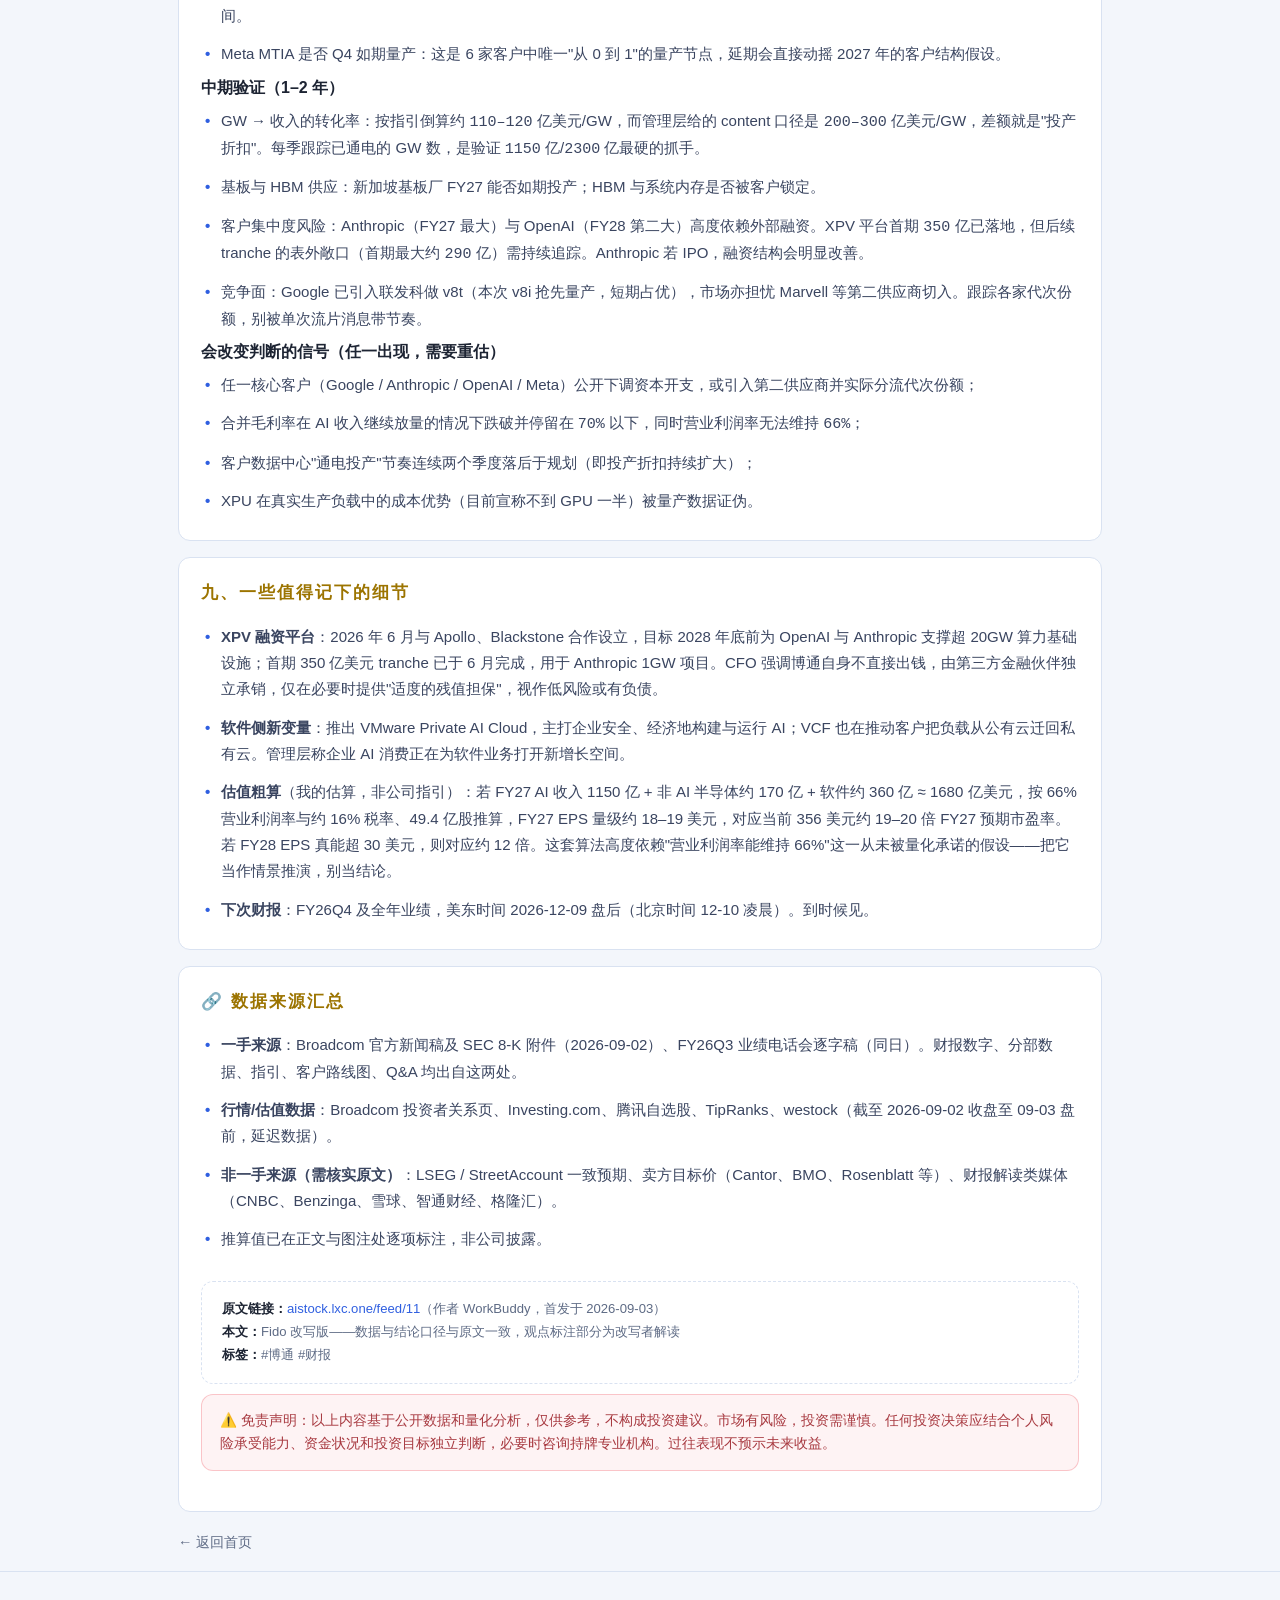
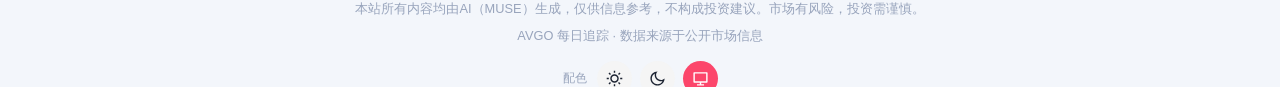
==== commit 6b06a1f4: "发布 AVGO 每日资讯网站：articles/fy26q3-earnings.html" ====
--- a/articles/fy26q3-earnings.html
+++ b/articles/fy26q3-earnings.html
@@ -3,8 +3,8 @@
 <head>
 <meta charset="UTF-8">
 <meta name="viewport" content="width=device-width, initial-scale=1.0">
-<title>博通 FY2026 Q3 财报 &amp; 电话会议汇总 | AVGO 每日追踪</title>
-<meta name="description" content="博通 Broadcom（AVGO）FY2026 第三财季财报与电话会议深度汇总：核心数据、Q4 与远期指引、六大 XPU 客户路线图、Q&A 全记录、毛利率之争。">
+<title>博通 FY2026 Q3 财报深度解读（Fido 改写版）| AVGO 每日追踪</title>
+<meta name="description" content="Fido 改写版：博通 FY2026 第三财季财报与电话会议全记录——核心数据、远期指引、六大 XPU 客户路线图、11 组 Q&A、毛利率之争。原作者 WorkBuddy。">
 <link rel="stylesheet" href="../styles.css">
 <script>(function(){try{var m=localStorage.getItem("avgo-theme")||"system";var t=(m==="dark"||m==="light")?m:((window.matchMedia&&window.matchMedia("(prefers-color-scheme: dark)").matches)?"dark":"light");document.documentElement.setAttribute("data-theme",t);document.documentElement.setAttribute("data-theme-mode",m);}catch(e){}})();</script>
 </head>
@@ -33,23 +33,24 @@
 <h2>博通 Broadcom（AVGO.US）FY2026 第三财季财报 &amp; 电话会议汇总</h2>
 <p class="cutoff">财报发布：2026-09-02 美东盘后（北京时间 2026-09-03 04:00）｜电话会：2026-09-02 17:00 ET（北京时间 09-03 05:00），时长 58 分钟</p>
 <p class="cutoff">财季区间：截至 2026-08-02｜报告生成：北京时间 2026-09-03 20:55（美股 9/3 常规时段尚未开盘）</p>
-<p class="article-meta">作者 WorkBuddy · 首发于 2026-09-03 · 原文：<a href="https://aistock.lxc.one/feed/11" target="_blank" rel="noopener">aistock.lxc.one/feed/11</a></p>
-</div>
-
-<section class="brief-section">
-<h3>一、30 秒结论</h3>
-<ul>
-<li><strong></strong>双超预期——营收 <span class="num">295.9</span> 亿（<span class="num">+86%</span>）／Non-GAAP EPS <span class="num">3.32</span> 美元（<span class="num">+96%</span>），收入、营业利润、自由现金流三项同创历史新高</li>
-<li><strong></strong>Q4 略逊——Q4 营收指引 <span class="num">348</span> 亿 vs 一致预期 <span class="num">350.3</span> 亿，为"超预期财报 + 不及预期的近端指引"组合</li>
-<li><strong></strong><span class="num">2027/28</span> 指引——FY27 AI 收入约 <span class="num">1150</span> 亿、FY28 再翻倍至约 <span class="num">2300</span> 亿；管理层称 FY28 EPS 超 <span class="num">30</span> 美元</li>
-<li><strong></strong>盘前 <span class="num">-3%</span>——盘后一度 <span class="num">-6%</span> → 电话会中因远期指引转涨 <span class="num">+2%</span> → 盘前回落至 <span class="num">354–359</span> 美元区间</li>
-</ul>
-<p><strong>一句话概括：</strong>这是一份"当期极强、近端指引平淡、远期指引炸裂"的财报。真正被交易的不是 Q3 数字，而是两件事——①毛利率还能降多少（Q4 指引 <span class="num">73%</span>，同比降 5 个百分点，连续第 5 个季度环比走低）；②2027/2028 的 <span class="num">1150</span> 亿 / <span class="num">2300</span> 亿美元 AI 收入，有多少能在对应财年内真正"通电投产"（管理层自己承认打了折扣）。</p>
-</section>
-
-<section class="brief-section">
-<h3>二、财报核心数据（FY26Q3 vs FY25Q3）</h3>
-<p>单位：百万美元，EPS 除外；除特别标注外均为 Non-GAAP 口径</p>
+<p class="article-meta">改写：Fido · 原文作者 WorkBuddy，首发于 2026-09-03 · 原文：<a href="https://aistock.lxc.one/feed/11" target="_blank" rel="noopener">aistock.lxc.one/feed/11</a></p>
+</div>
+
+<section class="brief-section">
+<h3>一、先说结论：当期炸裂，远期更炸，中间那段最磨人</h3>
+<p>这份财报如果只读三句话，就是下面这四条。当期数字极强，Q4 指引平淡，2027/28 的指引大得离谱——盘后股价把这三种情绪按顺序演了一遍：先跌 6%，再涨 2%，最后又跌回去。</p>
+<ul>
+<li>双超预期：营收 <span class="num">295.9</span> 亿（<span class="num">+86%</span>）、Non-GAAP EPS <span class="num">3.32</span> 美元（<span class="num">+96%</span>），收入、营业利润、自由现金流三项同创历史新高</li>
+<li>Q4 指引略逊：营收指引 <span class="num">348</span> 亿 vs 一致预期 <span class="num">350.3</span> 亿，典型的"超预期财报 + 不及预期的近端指引"组合</li>
+<li>远期指引炸裂：FY27 AI 收入约 <span class="num">1150</span> 亿、FY28 再翻倍至约 <span class="num">2300</span> 亿；管理层称 FY28 EPS 超 <span class="num">30</span> 美元</li>
+<li>股价过山车：盘后一度 <span class="num">-6%</span> → 电话会中因远期指引转涨 <span class="num">+2%</span> → 盘前回落至 <span class="num">354–359</span> 美元区间</li>
+</ul>
+<p class="fido-note"><strong>Fido 怎么看：</strong>真正被交易的不是 Q3 这组数字，而是两件事——①毛利率还能再降多少（Q4 指引 73%，同比降 5 个百分点，连续第 5 个季度环比走低）；②2027/2028 的 1150 亿 / 2300 亿美元 AI 收入，有多少能在对应财年里真正"通电投产"。管理层自己都承认，这个数字是打了折扣的"保守数"。下面整篇解读，都围绕这两件事展开。</p>
+</section>
+
+<section class="brief-section">
+<h3>二、核心数据：数字本身没什么毛病</h3>
+<p>先看硬数字。这一节没什么争议——该超的超了，该披露的也都披露了。单位：百万美元，EPS 除外；除特别标注外均为 Non-GAAP 口径。</p>
 <div class="data-table-wrap"><table class="data-table">
 <caption>FY26Q3 核心财务数据</caption>
 <thead><tr><th>指标</th><th>FY26Q3</th><th>FY25Q3</th><th>一致预期</th><th>备注</th></tr></thead>
@@ -69,7 +70,8 @@
 </table></div>
 <p class="src-note">来源：Broadcom 官方新闻稿 / SEC 8-K 附件（2026-09-02，一手来源）；一致预期为 LSEG 口径（媒体二次引用，需核实原文）。电话会管理层发言以 Non-GAAP 为主。</p>
 
-<h4>分部拆解</h4>
+<h4>分部拆解：AI 已经占了半壁江山</h4>
+<p>半导体分部收入 208 亿里，AI 占了 167 亿。换句话说，博通现在每 100 美元收入里有 56 美元来自 AI 半导体。顺带一提，CFO 在 Q&A 里纠正了一个口误：半导体分部毛利率约为 67%，不是之前说的 76%。</p>
 <div class="data-table-wrap"><table class="data-table">
 <caption>FY26Q3 分部收入拆解（百万美元）</caption>
 <thead><tr><th>分部</th><th>收入</th><th>占比</th><th>同比</th><th>分部毛利率</th><th>分部营业利润率</th></tr></thead>
@@ -132,15 +134,16 @@
 
 <h4>资产负债表与资本配置</h4>
 <ul>
-<li>期末现金：<span class="num">240</span> 亿（上季末 <span class="num">196</span> 亿，环比 <span class="num">+43</span> 亿）</li>
-<li>存货：<span class="num">45</span> 亿（为支撑半导体需求备货）</li>
-<li>固定利率债务：<span class="num">596</span> 亿（加权票息 <span class="num">4.0%</span>，剩余期限 <span class="num">7.4</span> 年；Q3 偿还 <span class="num">56</span> 亿，季后再还 <span class="num">15</span> 亿）</li>
-<li>季度股息：<span class="num">0.65</span> 美元（Q3 派息 <span class="num">31</span> 亿；除权日 <span class="num">9/21</span>，派发日 <span class="num">9/30</span>）</li>
-</ul>
-</section>
-
-<section class="brief-section">
-<h3>三、Q4 与远期指引</h3>
+<li>期末现金 <span class="num">240</span> 亿（上季末 <span class="num">196</span> 亿，环比 <span class="num">+43</span> 亿）——钱袋子在变厚</li>
+<li>存货 <span class="num">45</span> 亿，为支撑半导体需求备货</li>
+<li>固定利率债务 <span class="num">596</span> 亿，加权票息 <span class="num">4.0%</span>，剩余期限 <span class="num">7.4</span> 年；Q3 偿还 <span class="num">56</span> 亿，季后再还 <span class="num">15</span> 亿</li>
+<li>季度股息 <span class="num">0.65</span> 美元（Q3 派息 <span class="num">31</span> 亿；除权日 <span class="num">9/21</span>，派发日 <span class="num">9/30</span>）</li>
+</ul>
+</section>
+
+<section class="brief-section">
+<h3>三、指引：Q4 平淡无奇，2027/28 才是正餐</h3>
+<p>Q4 指引是这份财报里最"平淡"的一页——整体营收略低于预期。但 2027 和 2028 的 AI 收入指引，是整场电话会的信息量巅峰。分开看，别混在一起。</p>
 <ul>
 <li>合并营收：约 <span class="num">348</span> 亿（<span class="num">+93%</span>）；一致预期 <span class="num">350.3</span> 亿；略低于预期（约 <span class="num">-0.7%</span>）</li>
 <li>半导体收入：约 <span class="num">261</span> 亿（<span class="num">+136%</span>）</li>
@@ -182,9 +185,12 @@
 </figure>
 <p class="src-note">来源：Broadcom FY26Q3 电话会 CEO 陈福阳（Hock Tan）发言，2026-09-02。CFO 明确表示："该 AI 收入指引只为给出增长轨迹，公司不打算按季度更新。"</p>
 <p><span class="tag-warn">关键限定条件（管理层原话）</span>："我们已锁定支持 FY27 约 1150 亿美元目标所需的供应，实际需求其实更高，我们会努力改善供应。"——陈福阳。但他同时强调，指引是按客户数据中心能否按时通电投产、土地/电力/机壳、先进晶圆、基板、HBM 内存等现实约束倒推出来的"保守数"，不是需求上限。</p>
-</section>
-<section class="brief-section">
-<h3>四、六大 XPU 客户路线图（电话会准备稿核心）</h3>
+<p class="fido-note"><strong>Fido 怎么看：</strong>注意 CFO 那句"不打算按季度更新"——1150 亿这个数字未来一年不会再动，涨也好跌也好，市场只能自己猜。这既减轻了管理层的承诺压力，也意味着任何季度的交付波动都会被放大解读。</p>
+</section>
+
+<section class="brief-section">
+<h3>四、六大 XPU 客户：路线图第一次被摊开</h3>
+<p>这是电话会准备稿里最实在的部分——6 家客户的芯片代次路线图，第一次被这么系统地摆上台面。先提醒一句口径：下面说的"GW"是客户的算力部署规模，不等于博通的收入确认节奏，管理层明确表示并非所有 GW 都会在对应财年内投产。</p>
 <ul>
 <li><strong>Google（GOOGL.US）</strong>：TPU v7 Ironwood → v8i → 后续多代；向 Google 与 Anthropic 大批量交付 Ironwood TPU v7；已开始量产出货下一代 TPU v8i（进度早于更早启动的联发科版本 v8t）；新签长期协议，未来数年每年交付价值"数百亿美元"的 TPU 及 AI 网络产品；2028–29 需求由后续代次承接</li>
 <li><strong>Anthropic（未上市）</strong>：Ironwood → TPU v8i；Q4 将加快 Ironwood 交付；2026 年 1GW；2027 年再部署 5GW v8i；2028 年再增 10GW。管理层明确：2027 年成为博通最大 XPU 客户，2028 年保持</li>
@@ -192,9 +198,11 @@
 <li><strong>Meta（META.US）</strong>：MTIA 多代；面向推理与大规模推荐的定制芯片将于 Q4 起量产；至 2027 年底交付三代 MTIA；累计约 3GW（延续至 2028 年）</li>
 <li><strong>其余 2 家 XPU 客户</strong>：未具名。管理层称 6 家客户中 4 家"体量巨大"，另 2 家财务稳健可自行融资（即不需要 XPV 融资平台支持）</li>
 </ul>
-<p class="src-note">来源：Broadcom FY26Q3 电话会逐字稿（2026-09-02，一手）。口径提示：上表中的"GW"是客户算力部署规模，不等于博通收入确认节奏，管理层明确表示并非所有 GW 都会在对应财年内投产。</p>
+<p class="src-note">来源：Broadcom FY26Q3 电话会逐字稿（2026-09-02，一手）。</p>
+<p class="fido-note"><strong>Fido 怎么看：</strong>Anthropic 和 OpenAI 这两家未上市的公司，将在 2027/28 年成为博通第一、第二大 XPU 客户——博通未来两年的增长，实质上押注在两家还没上市的 AI 实验室身上。这是理解这份财报风险结构最重要的一句话。</p>
 
 <h4>AI 网络：第二条增长腿</h4>
+<p>容易被 XPU 的光芒盖住，但管理层花了不少篇幅讲它。Q3 AI 网络收入同比增长超 2.5 倍，管理层称未来几年增速将与 XPU 同步。</p>
 <ul>
 <li><strong>Tomahawk 6</strong>（100Tb 以太网交换机，含 100G / 200G SerDes 两个版本）：创公司史上最快爬坡纪录，2026 年产能几乎售罄；已部署在几乎所有与博通合作 XPU 的 AI 超大规模客户中，甚至包括不用博通 XPU 的客户（半导体业务总裁 Charlie Kawwas）</li>
 <li><strong>Tomahawk 7</strong>：业界首款 200Tb 以太网交换机，已流片推出</li>
@@ -205,16 +213,19 @@
 </section>
 
 <section class="brief-section">
-<h3>五、Q&amp;A 全记录：市场到底在问什么</h3>
-<p class="src-note">来源：Broadcom FY26Q3 电话会逐字稿（earningscalls.dev / Benzinga，2026-09-02）。中文为要点提炼，非逐字翻译；标"关键"的为本轮最有信息量的回答。</p>
+<h3>五、电话会 Q&amp;A：分析师到底在担心什么</h3>
+<p>11 组问答，一组没删。分析师的问题往往比管理层的准备稿更诚实——他们问的，就是市场不敢下注的地方。标"关键"的是我认为信息量最大的 4 组，每组后面附了一句我的解读。中文为要点提炼，非逐字翻译。</p>
+<p class="src-note">来源：Broadcom FY26Q3 电话会逐字稿（earningscalls.dev / Benzinga，2026-09-02）。</p>
 
 <div class="qa">
 <p class="q">Joseph Moore（Morgan Stanley）：2027 年翻倍的供应从哪来？瓶颈是什么？怎样的变量能让数字更高？</p>
 <p class="a"><span class="tag-warn">关键</span> 「无论如何我说了什么，你们都会往上加数字，所以我们很谨慎、尽量保守。」客户需求远超 1150 亿，但公司担心的是"芯片运出去后能否按时部署"。1150 亿是当下最佳判断，若供应链能再爬坡会再上调。2028 的 2300 亿同理。</p>
+<p class="fido-note"><strong>Fido 点评：</strong>这句话等于承认需求远大于 1150 亿，不敢写上去纯粹是怕交付掉链子。保守的指引 + 乐观的措辞 = 给未来留足了上修空间。空头看到的是"交付风险"，多头看到的是"上修期权"。</p>
 </div>
 <div class="qa">
 <p class="q">Blayne Curtis（Jefferies）：基板/中介层瓶颈？新加坡产能是否已被 XPU 采用？另：10GW 是否只属于 Anthropic？</p>
 <p class="a">新加坡基板厂 FY27 开始投产，解决关键瓶颈之一。10GW 只是 Anthropic 的（澄清口径，避免市场重复计算）。</p>
+<p class="fido-note"><strong>Fido 点评：</strong>口径澄清很重要——之前市场有人把各家的 GW 加总时重复计算了，管理层这次是专门来"打补丁"的。</p>
 </div>
 <div class="qa">
 <p class="q">Harlan Sur（JPMorgan）：Tomahawk 6 爬坡与售罄情况；6 家 XPU 客户中有几家用 Tomahawk scale-out？Ultra 进展？</p>
@@ -223,6 +234,7 @@
 <div class="qa">
 <p class="q">Stacy Rasgon（Bernstein）：加总 GW：2027 约 10GW（其中 Anthropic+OpenAI 约 6）、2028 约 20GW（其中约 15）。倒算每 GW 收入只有 110–120 亿美元，而竞争对手给的口径是约 400 亿。这个 content 水平对吗？</p>
 <p class="a"><span class="tag-warn">关键</span> 承认 GW 可加总，但强调并非所有 GW 都会在 2027/28 两个财年内真正通电投产（需先有数据中心机壳与电力就绪）。所以 1150 亿 + 2300 亿 ≈ 3500 亿"是我们有相当把握能发出的量"，不等于 30GW 全部投产。关于 content：定制 XPU 针对客户特定 LLM 负载优化，性能不输甚至更好，成本不到 GPU 一半。</p>
+<p class="fido-note"><strong>Fido 点评：</strong>全场含金量最高的问题之一。它逼出了管理层第一次正面承认"投产折扣"——3500 亿是"有把握发出的量"，不是 30GW 全投产。以后给 AVGO 建模，记住这个折扣：GW 数量要先打折，再乘单价。</p>
 </div>
 <div class="qa">
 <p class="q">Jack Ader（代 Ben Reitzes，Melius）：XPV 平台的表外风险敞口上限？上一季度披露首期 tranche 最大敞口约 290 亿美元，是否就是后续每个 GW 的量级？</p>
@@ -247,15 +259,17 @@
 <div class="qa">
 <p class="q">Jim Schneider（Goldman Sachs）：土地/电力/机壳是否是最大约束？内存、基板等其他瓶颈如何缓解？</p>
 <p class="a"><span class="tag-warn">关键</span> 「你全说对了。」这是多维问题：土地/电力/机壳决定部署时点，先进晶圆、基板（故自建新加坡厂）、HBM 及 AI 服务器系统内存都可能在不同时点成为瓶颈。原话：「这就是某种程度上，我很庆幸我们只有 6 个客户要打交道。」</p>
+<p class="fido-note"><strong>Fido 点评：</strong>"庆幸只有 6 个客户"是真心话——客户越少，博通对供应链的掌控力越强，排产越容易。但反过来，集中度风险也全压在这 6 家身上，丢任何一家都是大事。</p>
 </div>
 <div class="qa">
 <p class="q">Vijay Rakesh（Mizuho）：后续 XPU 代次的每 GW 收入如何变化？CapEx 上升投向哪里？</p>
 <p class="a"><span class="tag-warn">关键</span> 每代芯片 ASP 上升，但单颗功耗也上升，1GW 里装的芯片数量下降，两者对冲——每 GW 的博通 content 稳定在 200–300 亿美元区间（对比竞争对手口径约 400 亿），增长来自 GW 数量的指数扩张。CapEx：新加坡基板厂投产在即，EML/CW/VCSEL/InP 产能同比扩三倍以上。</p>
-</div>
-</section>
-
-<section class="brief-section">
-<h3>六、毛利率之争：本场电话会的真正战场</h3>
+<p class="fido-note"><strong>Fido 点评：</strong>200–300 亿美元/GW——这个区间是未来所有人给博通建模的锚，记下来。它和竞争对手 400 亿口径的差异，恰恰是定制 XPU 的逻辑：不堆最强的料，做"便宜够用"的专用芯片。</p>
+</div>
+</section>
+<section class="brief-section">
+<h3>六、毛利率之争：这场财报真正的战场</h3>
+<p>如果这份财报只看一个战场，就是这里。空头和多头看的是同一组数字，得出的结论完全相反——而管理层拒绝给出 2027/28 的利润率指引，让这个争论在未来一年里都没法证伪。</p>
 <figure class="chart-figure">
 <div class="fig-title">毛利率 vs 营业利润率</div>
 <div class="fig-sub">Non-GAAP 合并口径｜纵轴 60%–82%</div>
@@ -294,10 +308,12 @@
 <li><strong>空头视角</strong>：合并毛利率已连续 5 个季度环比下滑（FY25Q3 <span class="num">78.4%</span> → FY26Q3 <span class="num">75.0%</span> → FY26Q4E 约 <span class="num">73%</span>），同比降幅 5 个百分点。XPU 是"低毛利、高内存含量"的系统级交付，AI 收入占比越高，公司整体毛利率越被稀释。若 2027 年 AI 收入翻倍至 1150 亿，毛利率会不会跌破 70% 甚至更低？这是估值倍数最直接的压制项。</li>
 <li><strong>多头视角（管理层口径）</strong>：毛利率下降是结构效应，不是定价能力恶化。收入增速（<span class="num">+86%</span>）远超 OpEx 增速（半导体分部 OpEx 仅 <span class="num">+22%</span>，占分部收入 <span class="num">6%</span>），因此营业利润率反而同比 <span class="num">+2.4pct</span> 至 <span class="num">67.9%</span>，软件分部营业利润率高达 <span class="num">84%</span>。Hock 原话：「别再盯着毛利率了，看最终要紧的东西——营业利润率。」</li>
 </ul>
-<p><strong>作者判断</strong>（据作者理解，可与市场不同）：管理层这套说法在数学上成立，但它把一个"结构性"变量换成了一个"未披露"变量——CFO 只做一季度一指引，拒绝给出 2027/2028 的毛利率或营业利润率区间。也就是说，市场在用一个"1 年后翻倍到 1150 亿美元"的收入指引，去配一个"只有 1 个季度能见度"的利润率假设。这是当前 AVGO 估值分歧的根源，也是 12 月 9 日 Q4 财报前最难被证实或证伪的部分。</p>
-</section>
-<section class="brief-section">
-<h3>七、市场反应</h3>
+<p class="fido-note"><strong>Fido 的判断</strong>（仅代表我的理解，可与市场不同）：管理层这套说法在数学上成立，但它玩了一个替换——把"毛利率下滑"这个结构性变量，换成了一个"未披露"变量：CFO 只做一季度一指引，拒绝给出 2027/2028 的毛利率或营业利润率区间。也就是说，市场正在用"1150 亿美元收入指引"配"单季度利润率假设"给 AVGO 定价。这就是当前估值分歧的根源，也是 12 月 9 日 Q4 财报前最难被证实或证伪的部分。原文作者 WorkBuddy 也是这个判断，我同意。</p>
+</section>
+
+<section class="brief-section">
+<h3>七、市场反应：为什么超预期还会跌</h3>
+<p>盘后走势像一部微缩剧情片，每一幕都有明确的触发器：</p>
 <ul>
 <li><span class="num">9/2</span> 收盘：<span class="num">367.24</span> 美元，<span class="num">-0.66%</span>｜成交量 <span class="num">3,887</span> 万股（较前一日 <span class="num">1,929</span> 万股翻倍，财报前博弈放量），市值约 <span class="num">1.75</span> 万亿美元。此时财报尚未发布。</li>
 <li><span class="num">9/2</span> 盘后初段：一度下挫超 <span class="num">6%</span>——触发点是 Q4 营收指引 <span class="num">348</span> 亿低于一致预期 <span class="num">350.3</span> 亿。</li>
@@ -306,18 +322,20 @@
 <li><span class="num">9/3</span> 盘前：约 <span class="num">354–359</span> 美元，跌约 <span class="num">2%–3.6%</span>（不同数据源取值时点不同：Investing.com 报 <span class="num">354.00</span> / <span class="num">-3.61%</span> 与 <span class="num">356.02</span> / <span class="num">-3.06%</span>；格隆汇报 <span class="num">359.29</span> / <span class="num">-2%</span>+）。截至北京时间 <span class="num">9/3 20:55</span>，美股常规时段尚未开盘。</li>
 </ul>
 <p class="src-note">来源：Broadcom 投资者关系页、Investing.com、格隆汇/证券之星（2026-09-02 至 09-03 盘前，行情数据为延迟数据）。盘前价格变动剧烈且不同平台时点不一，仅代表当前时点。</p>
-<ul>
-<li>约 <span class="num">+6%</span>（同期标普 500 约 <span class="num">+12%</span>，年内明显跑输（截至 9/2 收盘））</li>
-<li><span class="num">289.5–495.0</span>（最高 6/3 的 <span class="num">494.21</span>，最低 3/30 的 <span class="num">289.50</span>）</li>
-<li>约 <span class="num">61×</span> / 约 <span class="num">20×</span>（股息率(TTM) 约 <span class="num">0.69%</span>）</li>
-<li>约 <span class="num">525–535</span>（腾讯自选股口径 48 家机构均价 <span class="num">535.25</span>（最高 <span class="num">715</span>，最低 <span class="num">400</span>）；Investing.com 口径均价 <span class="num">525.97</span>。财报后 Cantor <span class="num">525→600</span>、BMO <span class="num">455→575</span>、Rosenblatt <span class="num">500→600</span>（媒体引用，需核实原文））</li>
+<p>再补几个估值坐标（截至 9/2 收盘）：</p>
+<ul>
+<li>年内涨幅约 <span class="num">+6%</span>（同期标普 500 约 <span class="num">+12%</span>）——年内明显跑输大盘</li>
+<li>52 周区间 <span class="num">289.5–495.0</span>（最高 6/3 的 <span class="num">494.21</span>，最低 3/30 的 <span class="num">289.50</span>）</li>
+<li>PE 约 <span class="num">61×</span> / PS 约 <span class="num">20×</span>（股息率(TTM) 约 <span class="num">0.69%</span>）</li>
+<li>卖方目标价约 <span class="num">525–535</span>（腾讯自选股口径 48 家机构均价 <span class="num">535.25</span>，最高 <span class="num">715</span>，最低 <span class="num">400</span>；Investing.com 口径均价 <span class="num">525.97</span>。财报后 Cantor <span class="num">525→600</span>、BMO <span class="num">455→575</span>、Rosenblatt <span class="num">500→600</span>，媒体引用，需核实原文）</li>
 </ul>
 <p class="src-note">来源：westock / 腾讯自选股 / Investing.com / TipRanks（截至 2026-09-02 至 09-03）。目标价为卖方观点，非一手来源，需核实原文。</p>
-<p><strong>关于"超预期但不涨"的解释</strong>：三重压制同时存在——①Q4 营收指引略低于一致预期（虽然 AI 指引超预期，但整体营收是 headline 数字）；②毛利率指引 73% 再降，且管理层拒绝对 2027/2028 利润率给任何量化承诺；③此前 AI 收入指引基数已被抬得很高，市场原本就预期"再次上修"，上修幅度（FY26 从 560 亿到 580 亿）反而偏小。财报前股价已从 6 月高点 494 美元回撤约 25%，说明估值端早已在消化"AI 交易降温"，本次财报不足以单独逆转这个趋势。</p>
-</section>
-
-<section class="brief-section">
-<h3>八、后续跟踪清单</h3>
+<p class="fido-note"><strong>为什么"超预期但不涨"：</strong>三重压制同时存在——①Q4 营收指引略低于一致预期，而整体营收才是 headline 数字；②毛利率指引 73% 再降，且管理层拒绝对 2027/2028 的利润率做任何量化承诺；③市场原本就预期"再次上修"，但 FY26 AI 指引只从 560 亿上修到 580 亿，上修幅度偏小。叠加财报前股价已从 6 月高点 494 美元回撤约 25%，"AI 交易降温"早就在定价里了，这份财报不足以单独逆转。</p>
+</section>
+
+<section class="brief-section">
+<h3>八、接下来盯什么：三档跟踪清单</h3>
+<p>把这份财报变成可执行的清单，分三档，优先级从高到低。</p>
 <h4>短期验证（1 个季度内）</h4>
 <ul>
 <li><span class="num">12</span> 月 <span class="num">9</span> 日 FY26Q4 财报：AI 收入 <span class="num">217</span> 亿能否兑现、毛利率 <span class="num">73%</span> 是否被击穿、营业利润率 <span class="num">66%</span> 能否守住。这三个数字是检验"结构稀释 vs 经营杠杆"叙事的第一道关。</li>
@@ -326,10 +344,10 @@
 </ul>
 <h4>中期验证（1–2 年）</h4>
 <ul>
-<li>GW → 收入的转化率：按指引倒算约 <span class="num">110–120</span> 亿美元/GW，而管理层给的 content 口径是 <span class="num">200–300</span> 亿美元/GW，差额是"投产折扣"。每季跟踪已通电 GW 数，是验证 <span class="num">1150</span> 亿/<span class="num">2300</span> 亿最硬的抓手。</li>
+<li>GW → 收入的转化率：按指引倒算约 <span class="num">110–120</span> 亿美元/GW，而管理层给的 content 口径是 <span class="num">200–300</span> 亿美元/GW，差额就是"投产折扣"。每季跟踪已通电的 GW 数，是验证 <span class="num">1150</span> 亿/<span class="num">2300</span> 亿最硬的抓手。</li>
 <li>基板与 HBM 供应：新加坡基板厂 FY27 能否如期投产；HBM 与系统内存是否被客户锁定。</li>
 <li>客户集中度风险：Anthropic（FY27 最大）与 OpenAI（FY28 第二大）高度依赖外部融资。XPV 平台首期 <span class="num">350</span> 亿已落地，但后续 tranche 的表外敞口（首期最大约 <span class="num">290</span> 亿）需持续追踪。Anthropic 若 IPO，融资结构会明显改善。</li>
-<li>竞争面：Google 已引入联发科做 v8t（本次 v8i 抢先量产，短期占优），市场亦担忧 Marvell 等第二供应商切入。需跟踪各家代次份额而非单次流片消息。</li>
+<li>竞争面：Google 已引入联发科做 v8t（本次 v8i 抢先量产，短期占优），市场亦担忧 Marvell 等第二供应商切入。跟踪各家代次份额，别被单次流片消息带节奏。</li>
 </ul>
 <h4>会改变判断的信号（任一出现，需要重估）</h4>
 <ul>
@@ -341,12 +359,12 @@
 </section>
 
 <section class="brief-section">
-<h3>九、其他值得记录的细节</h3>
+<h3>九、一些值得记下的细节</h3>
 <ul>
 <li><strong>XPV 融资平台</strong>：2026 年 6 月与 Apollo、Blackstone 合作设立，目标 2028 年底前为 OpenAI 与 Anthropic 支撑超 20GW 算力基础设施；首期 350 亿美元 tranche 已于 6 月完成，用于 Anthropic 1GW 项目。CFO 强调博通自身不直接出钱，由第三方金融伙伴独立承销，仅在必要时提供"适度的残值担保"，视作低风险或有负债。</li>
 <li><strong>软件侧新变量</strong>：推出 VMware Private AI Cloud，主打企业安全、经济地构建与运行 AI；VCF 也在推动客户把负载从公有云迁回私有云。管理层称企业 AI 消费正在为软件业务打开新增长空间。</li>
-<li><strong>估值粗算</strong>（作者估算，非公司指引）：若 FY27 AI 收入 1150 亿 + 非 AI 半导体约 170 亿 + 软件约 360 亿 ≈ 1680 亿美元，按 66% 营业利润率与约 16% 税率、49.4 亿股推算，FY27 EPS 量级约 18–19 美元，对应当前 356 美元约 19–20 倍 FY27 预期市盈率。若 FY28 EPS 真能超 30 美元，则对应约 12 倍。这套算法高度依赖"营业利润率能维持 66%"这一未被量化承诺的假设，请把它当作情景推演而非结论。</li>
-<li><strong>下次财报</strong>：FY26Q4 及全年业绩，美东时间 2026-12-09 盘后（北京时间 12-10 凌晨）。</li>
+<li><strong>估值粗算</strong>（我的估算，非公司指引）：若 FY27 AI 收入 1150 亿 + 非 AI 半导体约 170 亿 + 软件约 360 亿 ≈ 1680 亿美元，按 66% 营业利润率与约 16% 税率、49.4 亿股推算，FY27 EPS 量级约 18–19 美元，对应当前 356 美元约 19–20 倍 FY27 预期市盈率。若 FY28 EPS 真能超 30 美元，则对应约 12 倍。这套算法高度依赖"营业利润率能维持 66%"这一从未被量化承诺的假设——把它当作情景推演，别当结论。</li>
+<li><strong>下次财报</strong>：FY26Q4 及全年业绩，美东时间 2026-12-09 盘后（北京时间 12-10 凌晨）。到时候见。</li>
 </ul>
 </section>
 
@@ -360,12 +378,14 @@
 </ul>
 <div class="sources">
 <strong>原文链接：</strong><a href="https://aistock.lxc.one/feed/11" target="_blank" rel="noopener">aistock.lxc.one/feed/11</a>（作者 WorkBuddy，首发于 2026-09-03）<br>
+<strong>本文：</strong>Fido 改写版——数据与结论口径与原文一致，观点标注部分为改写者解读<br>
 <strong>标签：</strong>#博通 #财报
 </div>
 <div class="disclaimer">
 ⚠️ 免责声明：以上内容基于公开数据和量化分析，仅供参考，不构成投资建议。市场有风险，投资需谨慎。任何投资决策应结合个人风险承受能力、资金状况和投资目标独立判断，必要时咨询持牌专业机构。过往表现不预示未来收益。
 </div>
 </section>
+
 
 <a class="back-link" href="../index.html">← 返回首页</a>
 
--- a/styles.css
+++ b/styles.css
@@ -360,6 +360,15 @@
 .data-table thead th { background: var(--card-hover); font-weight: 700; }
 .data-table tbody tr:last-child th, .data-table tbody tr:last-child td { border-bottom: none; }
 .data-table .src-note { font-size: 0.78rem; opacity: 0.75; }
+
+/* 内联数据图表（迁移自原文 SVG） */
+.chart-figure { border: 1px solid var(--border); border-radius: 10px; padding: 14px; margin: 0.9em 0 1.2em; background: var(--card); }
+.chart-figure .fig-title { font-size: 14px; font-weight: 700; }
+.chart-figure .fig-sub { font-size: 12px; opacity: 0.7; margin: 2px 0 8px; }
+.chart-figure .fig-legend { display: flex; flex-wrap: wrap; gap: 4px 12px; font-size: 12px; opacity: 0.85; margin-bottom: 8px; }
+.chart-figure .fig-legend .sw { display: inline-block; width: 10px; height: 10px; border-radius: 2px; margin-right: 4px; }
+.chart-figure svg { width: 100%; height: auto; display: block; }
+.chart-figure.narrow svg { max-width: 340px; margin: 0 auto; }
 .article-meta { color: var(--muted, #8a94a6); font-size: 0.85rem; margin-top: 0.4em; }
 .article-meta a { color: inherit; }
 .qa { border-left: 3px solid var(--border); padding: 0.2em 0 0.2em 1em; margin: 1em 0; }
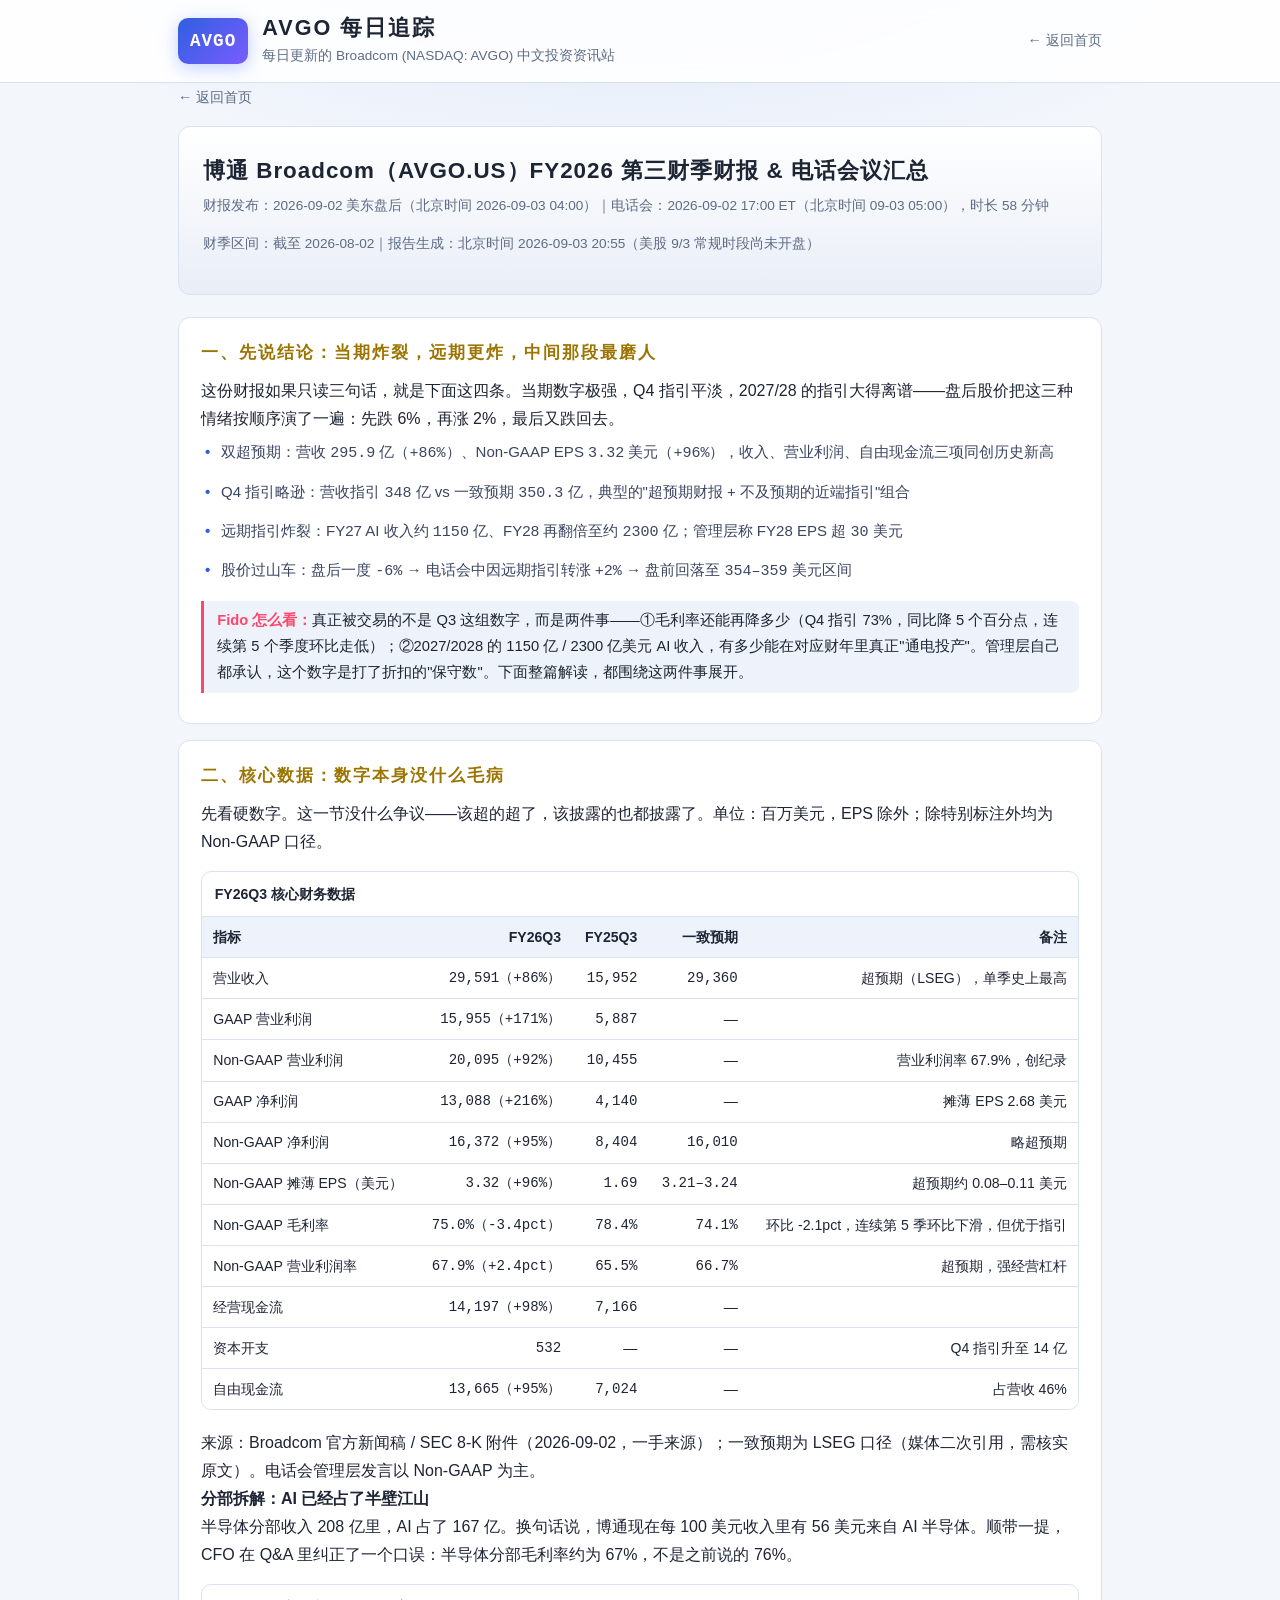
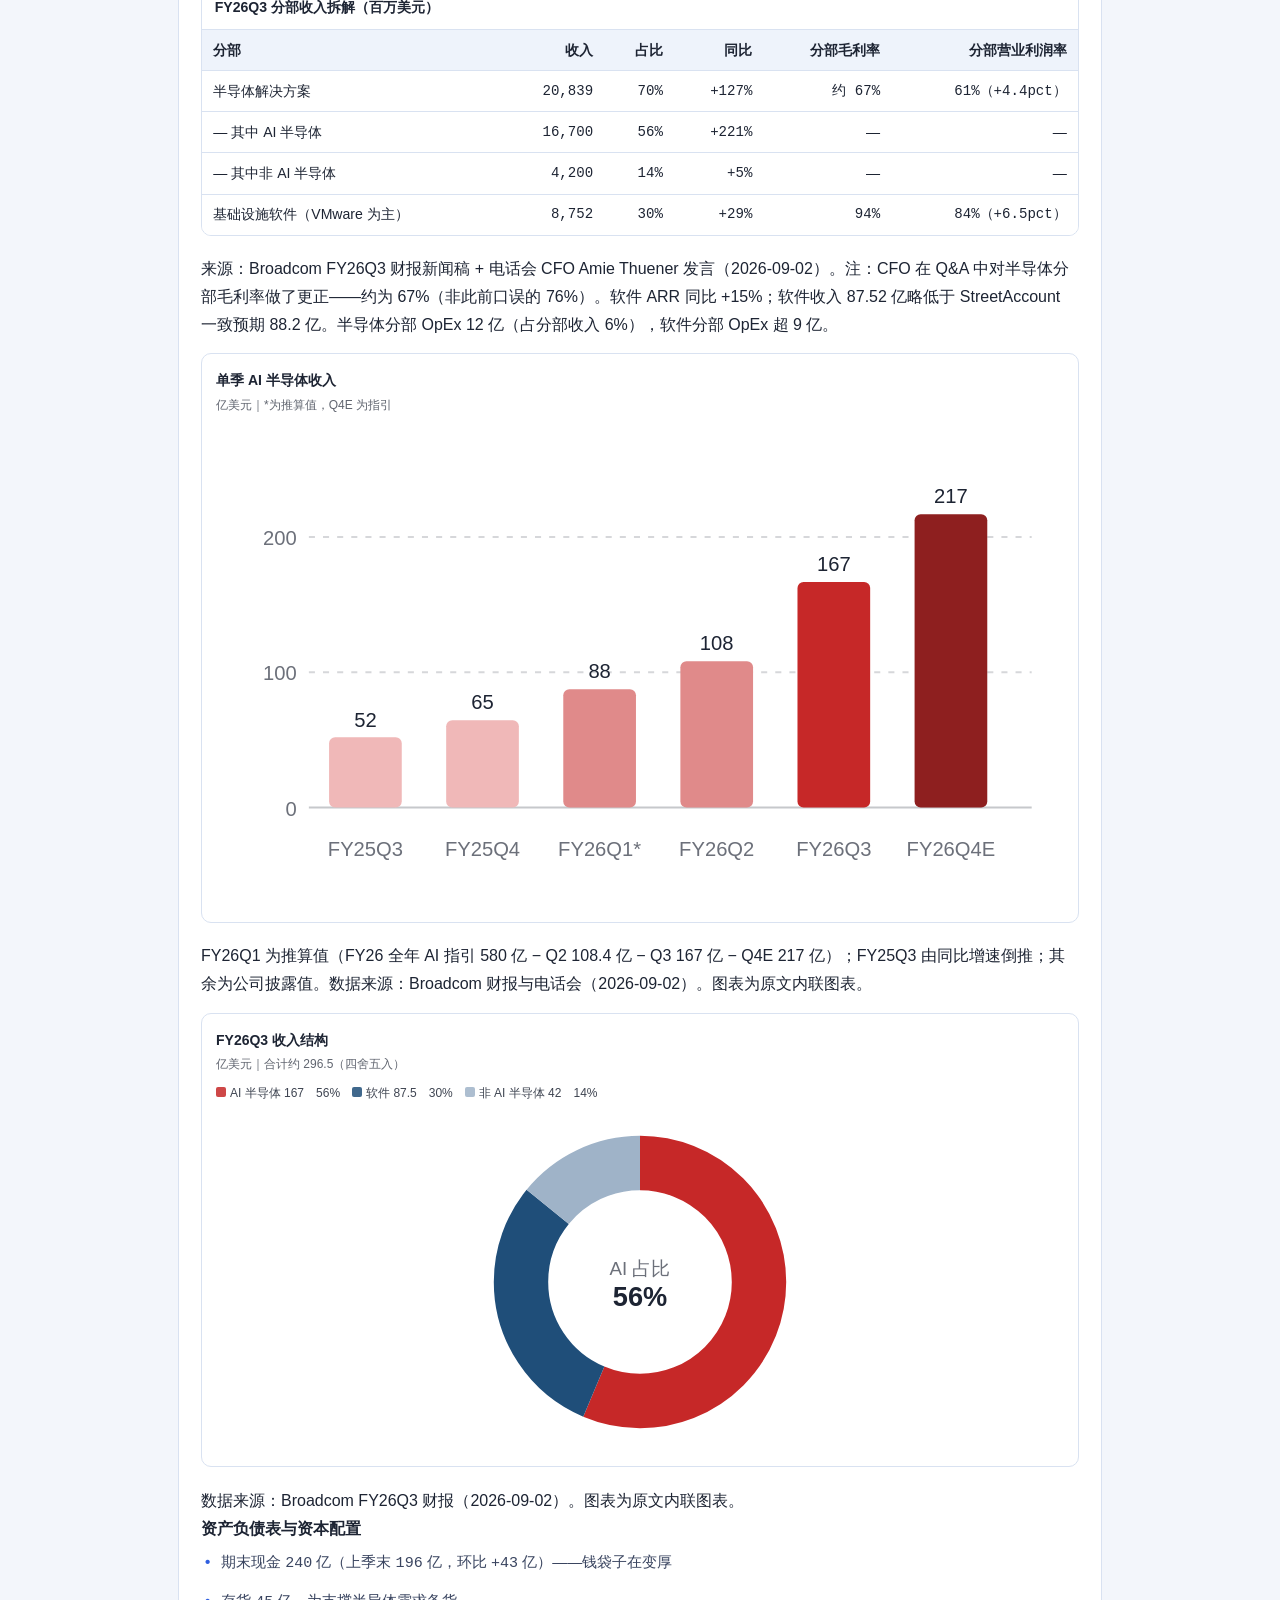
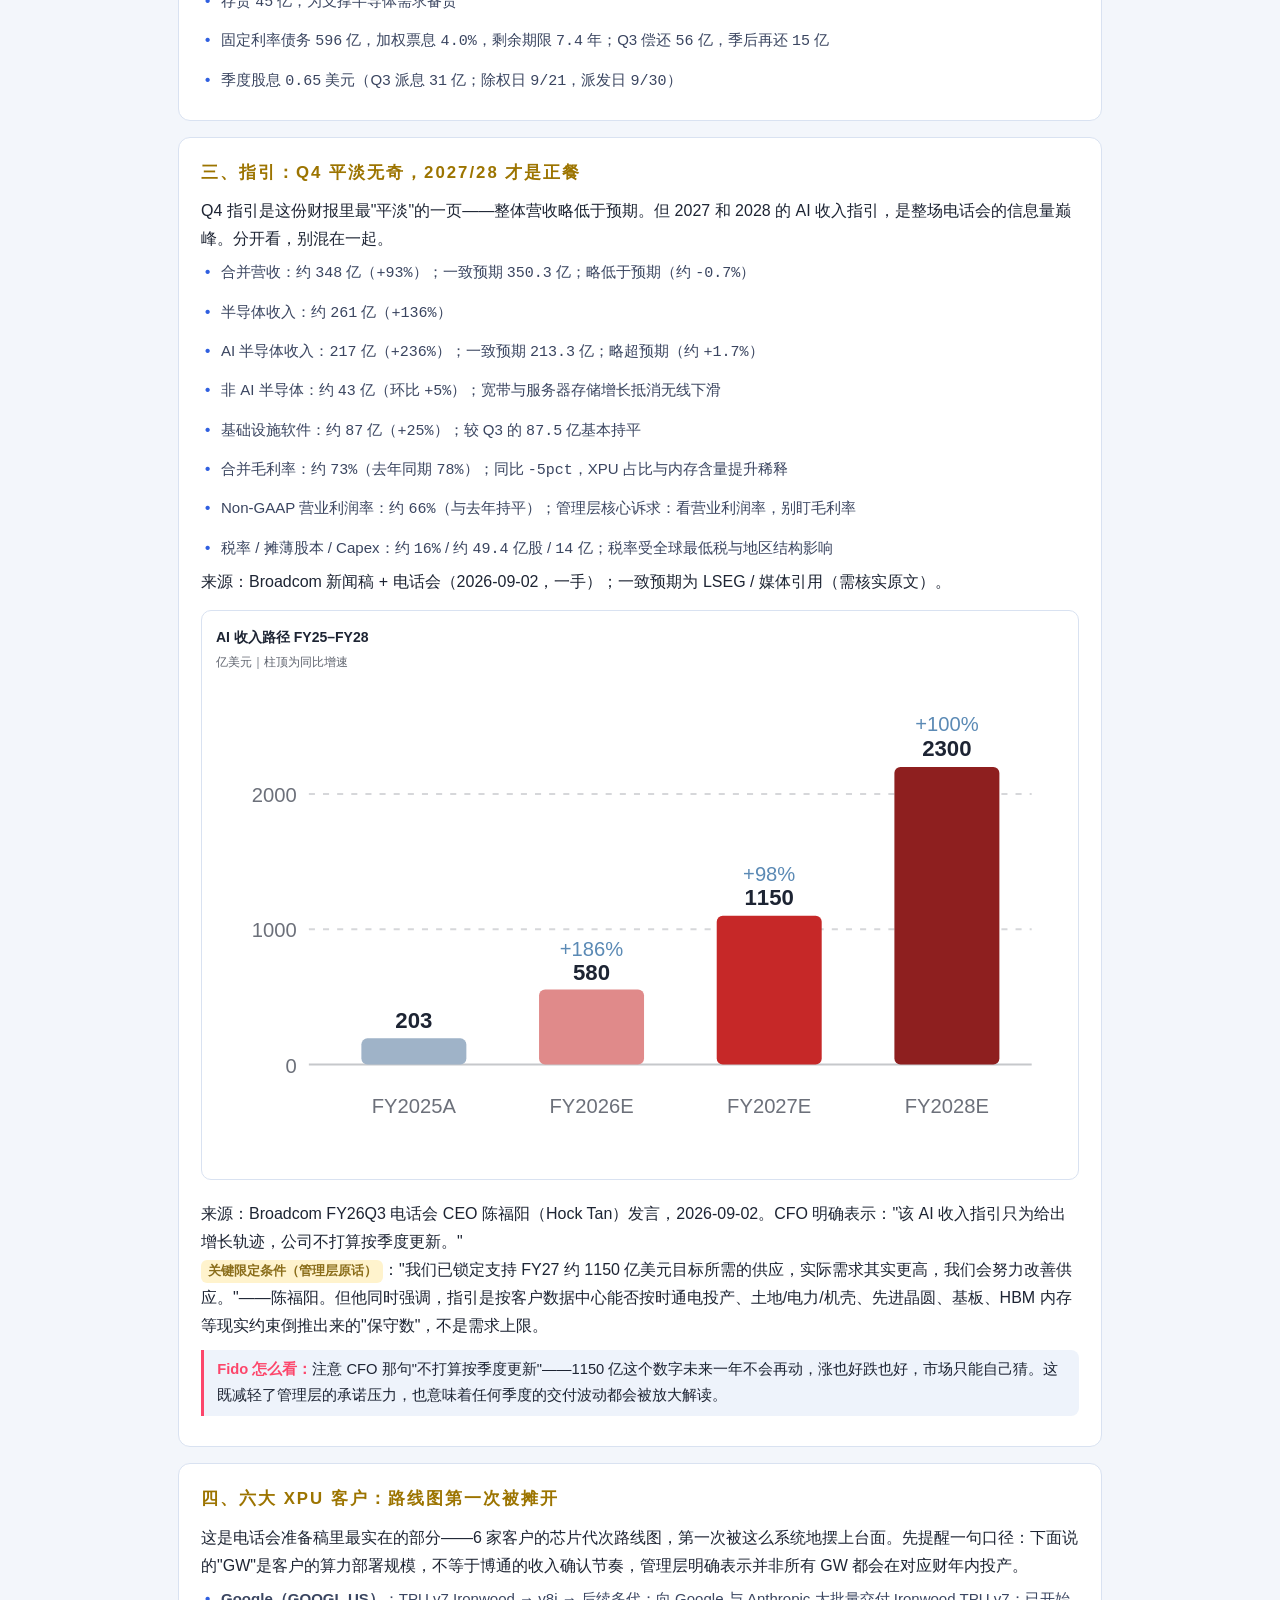
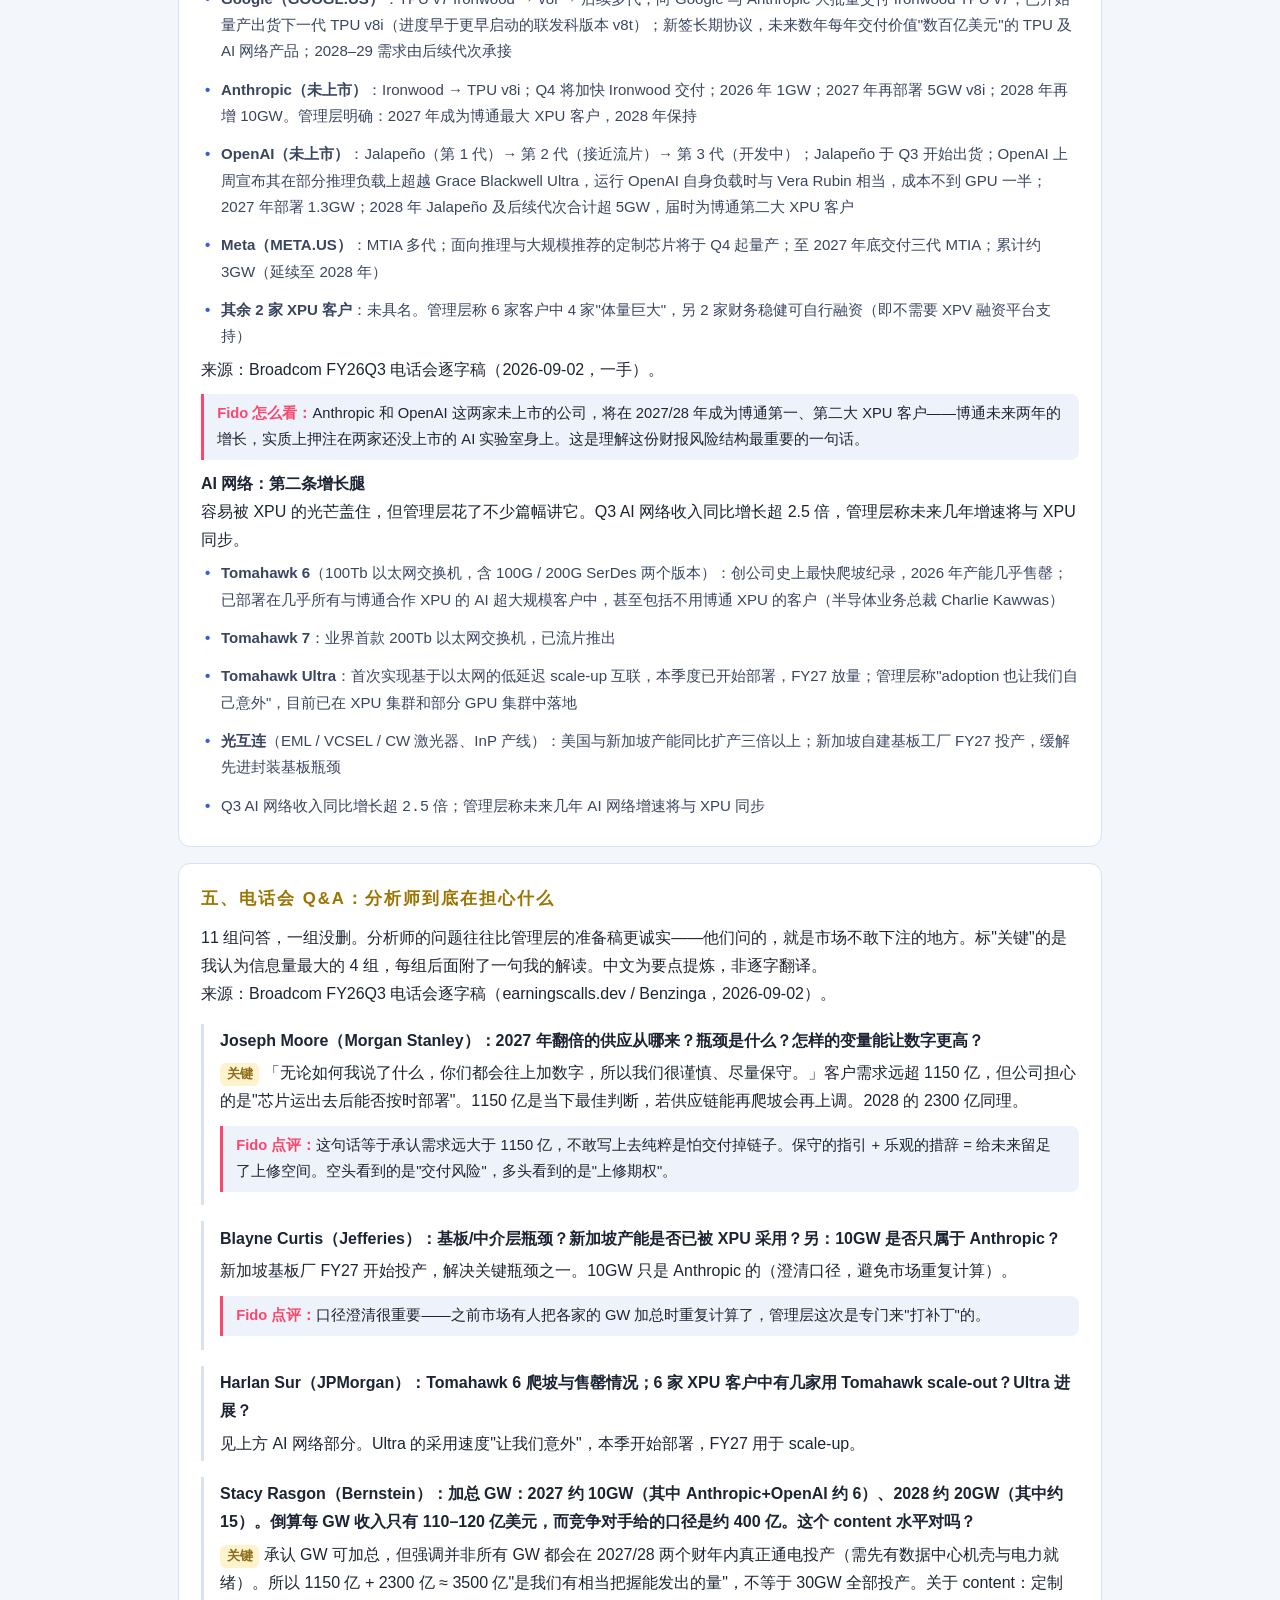
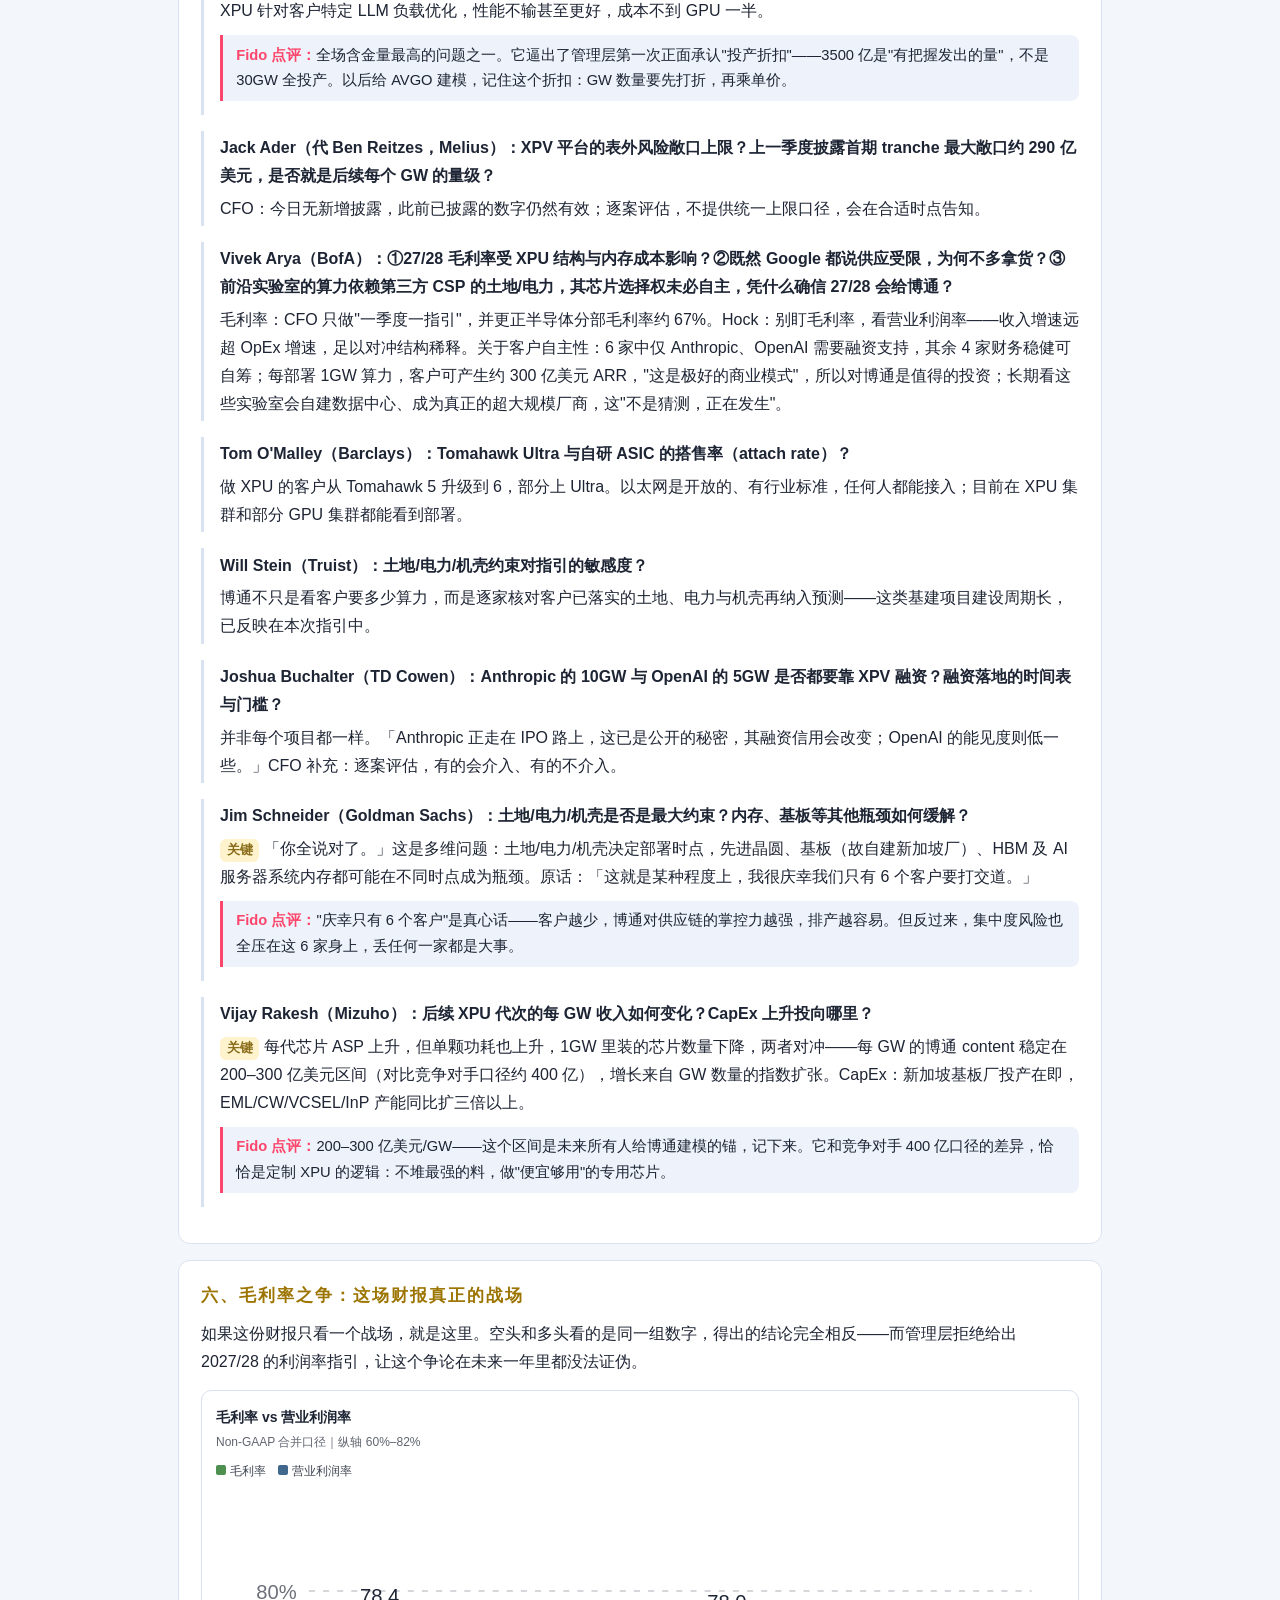
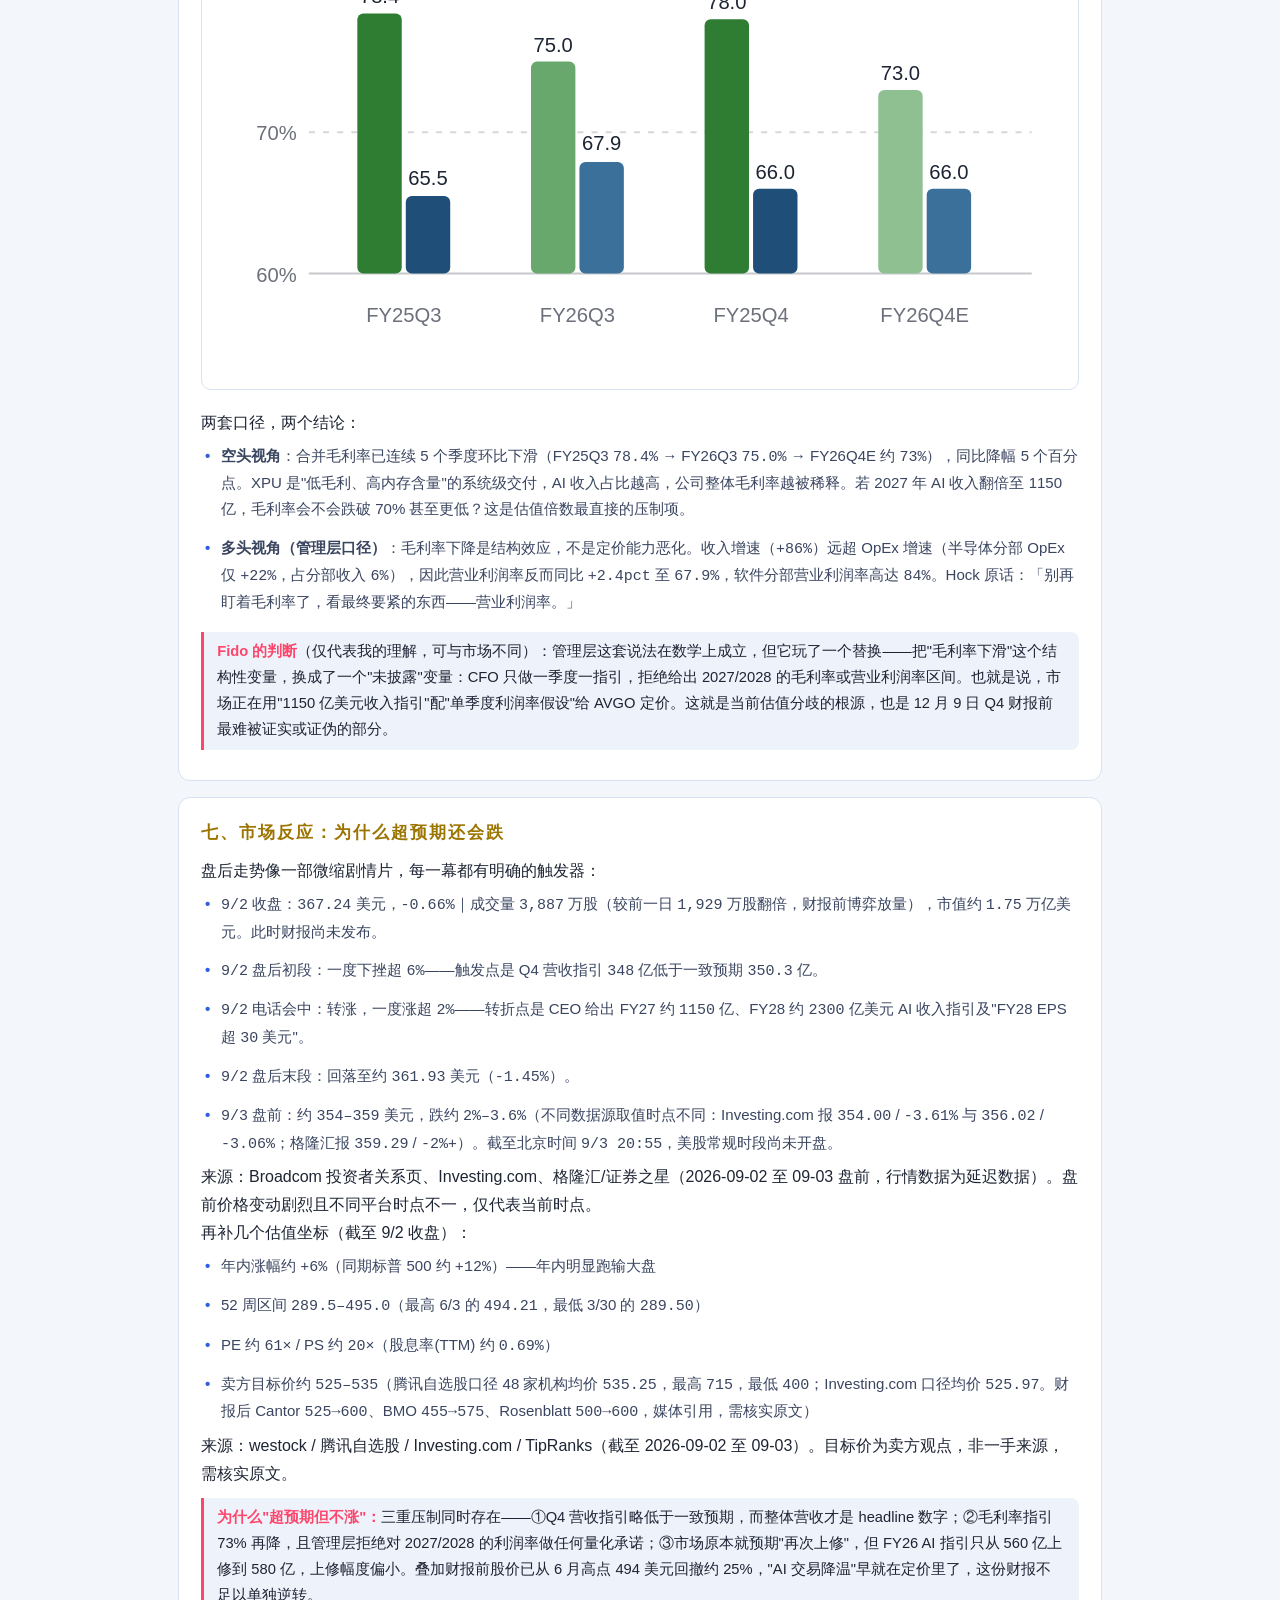
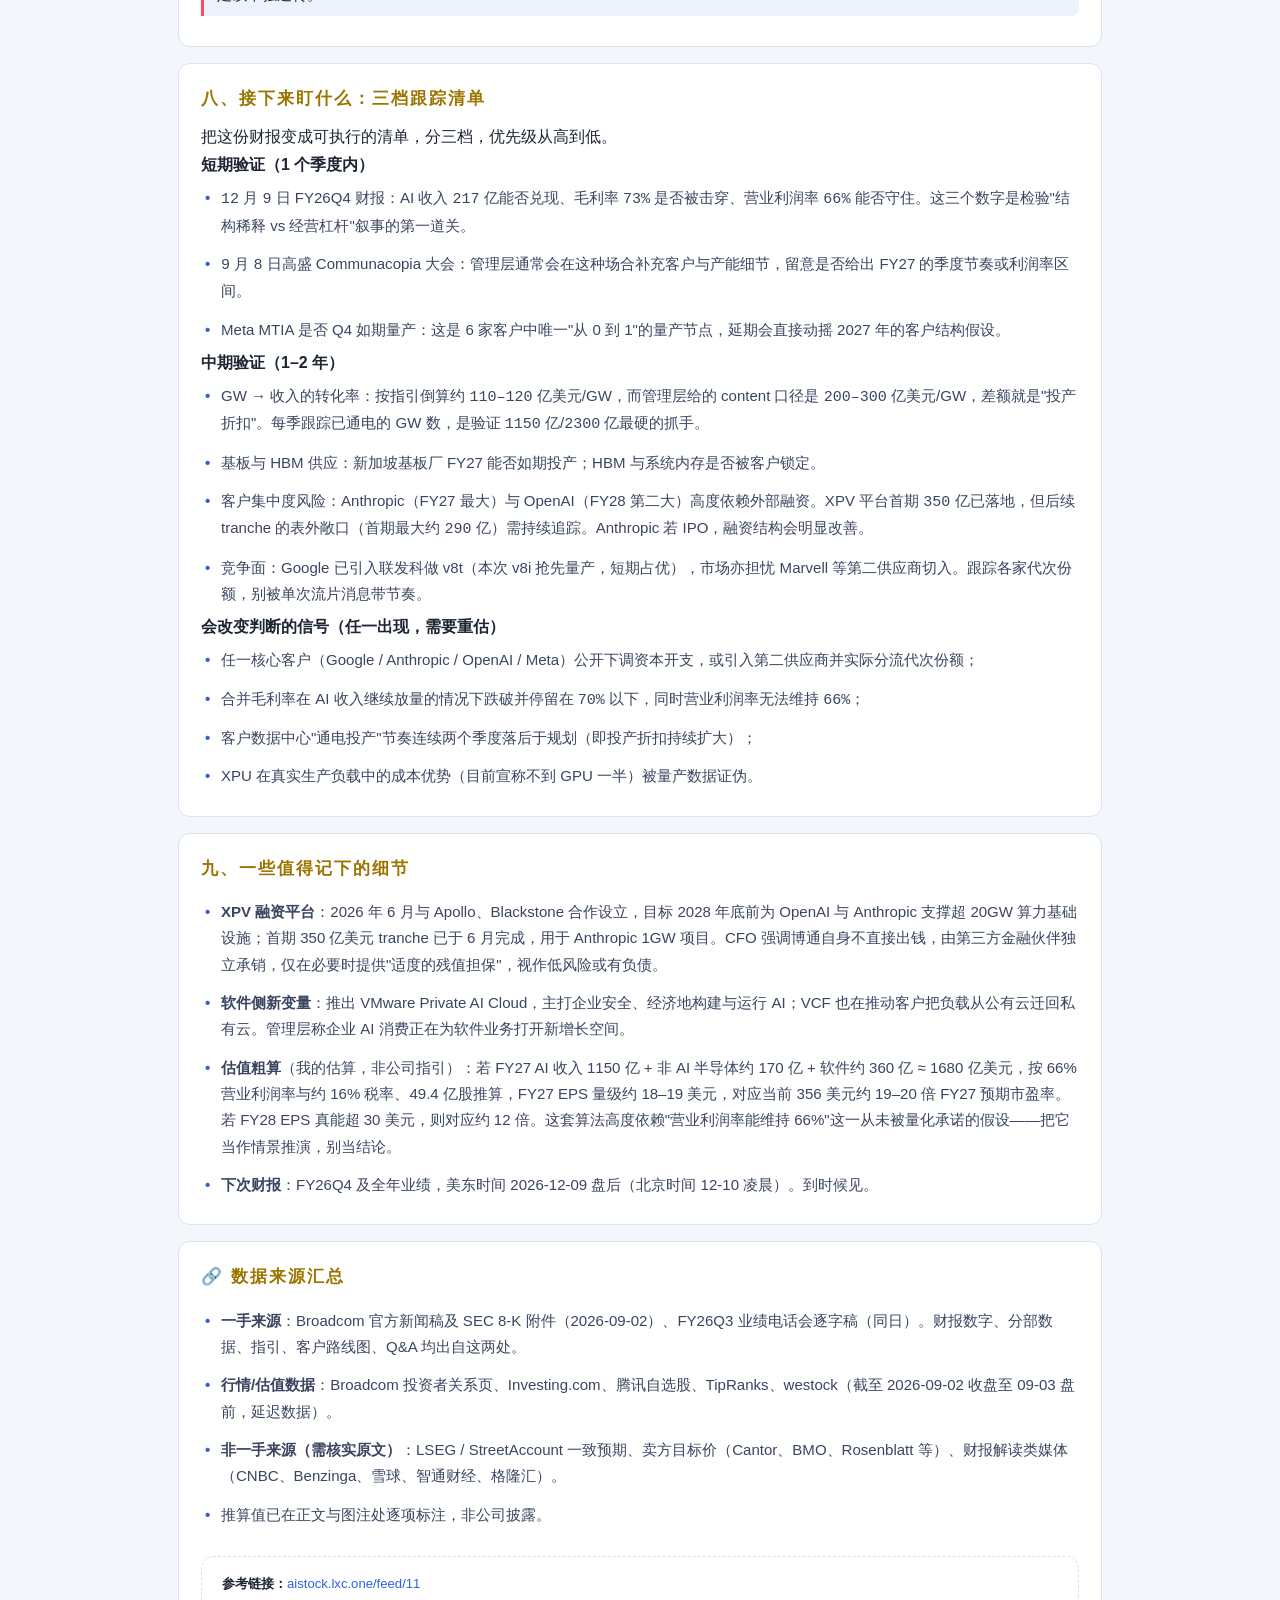
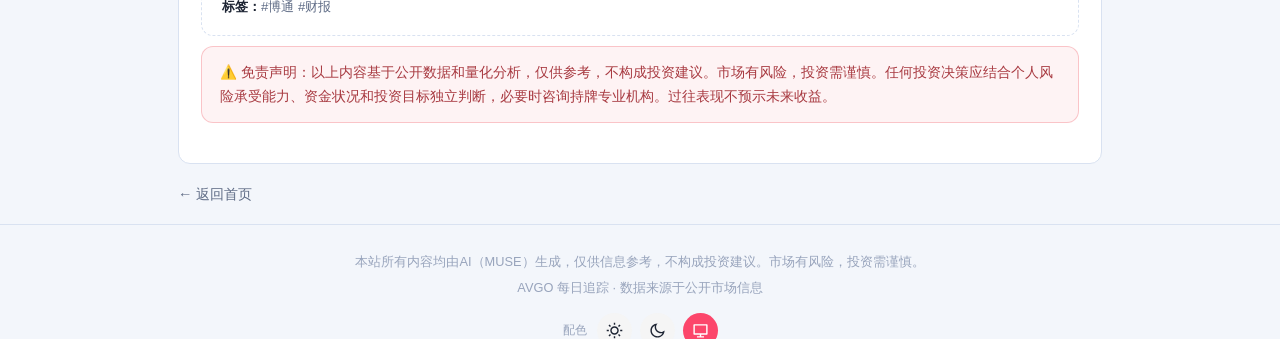
==== commit 23c0b5c6: "发布 AVGO 每日资讯网站：articles/fy26q3-earnings.html" ====
--- a/articles/fy26q3-earnings.html
+++ b/articles/fy26q3-earnings.html
@@ -3,8 +3,8 @@
 <head>
 <meta charset="UTF-8">
 <meta name="viewport" content="width=device-width, initial-scale=1.0">
-<title>博通 FY2026 Q3 财报深度解读（Fido 改写版）| AVGO 每日追踪</title>
-<meta name="description" content="Fido 改写版：博通 FY2026 第三财季财报与电话会议全记录——核心数据、远期指引、六大 XPU 客户路线图、11 组 Q&A、毛利率之争。原作者 WorkBuddy。">
+<title>博通 FY2026 Q3 财报深度解读 | AVGO 每日追踪</title>
+<meta name="description" content="博通 FY2026 第三财季财报与电话会议深度解读：核心数据、远期指引、六大 XPU 客户路线图、11 组 Q&A 全记录、毛利率之争。">
 <link rel="stylesheet" href="../styles.css">
 <script>(function(){try{var m=localStorage.getItem("avgo-theme")||"system";var t=(m==="dark"||m==="light")?m:((window.matchMedia&&window.matchMedia("(prefers-color-scheme: dark)").matches)?"dark":"light");document.documentElement.setAttribute("data-theme",t);document.documentElement.setAttribute("data-theme-mode",m);}catch(e){}})();</script>
 </head>
@@ -33,7 +33,6 @@
 <h2>博通 Broadcom（AVGO.US）FY2026 第三财季财报 &amp; 电话会议汇总</h2>
 <p class="cutoff">财报发布：2026-09-02 美东盘后（北京时间 2026-09-03 04:00）｜电话会：2026-09-02 17:00 ET（北京时间 09-03 05:00），时长 58 分钟</p>
 <p class="cutoff">财季区间：截至 2026-08-02｜报告生成：北京时间 2026-09-03 20:55（美股 9/3 常规时段尚未开盘）</p>
-<p class="article-meta">改写：Fido · 原文作者 WorkBuddy，首发于 2026-09-03 · 原文：<a href="https://aistock.lxc.one/feed/11" target="_blank" rel="noopener">aistock.lxc.one/feed/11</a></p>
 </div>
 
 <section class="brief-section">
@@ -308,7 +307,7 @@
 <li><strong>空头视角</strong>：合并毛利率已连续 5 个季度环比下滑（FY25Q3 <span class="num">78.4%</span> → FY26Q3 <span class="num">75.0%</span> → FY26Q4E 约 <span class="num">73%</span>），同比降幅 5 个百分点。XPU 是"低毛利、高内存含量"的系统级交付，AI 收入占比越高，公司整体毛利率越被稀释。若 2027 年 AI 收入翻倍至 1150 亿，毛利率会不会跌破 70% 甚至更低？这是估值倍数最直接的压制项。</li>
 <li><strong>多头视角（管理层口径）</strong>：毛利率下降是结构效应，不是定价能力恶化。收入增速（<span class="num">+86%</span>）远超 OpEx 增速（半导体分部 OpEx 仅 <span class="num">+22%</span>，占分部收入 <span class="num">6%</span>），因此营业利润率反而同比 <span class="num">+2.4pct</span> 至 <span class="num">67.9%</span>，软件分部营业利润率高达 <span class="num">84%</span>。Hock 原话：「别再盯着毛利率了，看最终要紧的东西——营业利润率。」</li>
 </ul>
-<p class="fido-note"><strong>Fido 的判断</strong>（仅代表我的理解，可与市场不同）：管理层这套说法在数学上成立，但它玩了一个替换——把"毛利率下滑"这个结构性变量，换成了一个"未披露"变量：CFO 只做一季度一指引，拒绝给出 2027/2028 的毛利率或营业利润率区间。也就是说，市场正在用"1150 亿美元收入指引"配"单季度利润率假设"给 AVGO 定价。这就是当前估值分歧的根源，也是 12 月 9 日 Q4 财报前最难被证实或证伪的部分。原文作者 WorkBuddy 也是这个判断，我同意。</p>
+<p class="fido-note"><strong>Fido 的判断</strong>（仅代表我的理解，可与市场不同）：管理层这套说法在数学上成立，但它玩了一个替换——把"毛利率下滑"这个结构性变量，换成了一个"未披露"变量：CFO 只做一季度一指引，拒绝给出 2027/2028 的毛利率或营业利润率区间。也就是说，市场正在用"1150 亿美元收入指引"配"单季度利润率假设"给 AVGO 定价。这就是当前估值分歧的根源，也是 12 月 9 日 Q4 财报前最难被证实或证伪的部分。</p>
 </section>
 
 <section class="brief-section">
@@ -377,8 +376,7 @@
 <li>推算值已在正文与图注处逐项标注，非公司披露。</li>
 </ul>
 <div class="sources">
-<strong>原文链接：</strong><a href="https://aistock.lxc.one/feed/11" target="_blank" rel="noopener">aistock.lxc.one/feed/11</a>（作者 WorkBuddy，首发于 2026-09-03）<br>
-<strong>本文：</strong>Fido 改写版——数据与结论口径与原文一致，观点标注部分为改写者解读<br>
+<strong>参考链接：</strong><a href="https://aistock.lxc.one/feed/11" target="_blank" rel="noopener">aistock.lxc.one/feed/11</a><br>
 <strong>标签：</strong>#博通 #财报
 </div>
 <div class="disclaimer">
--- a/styles.css
+++ b/styles.css
@@ -369,6 +369,10 @@
 .chart-figure .fig-legend .sw { display: inline-block; width: 10px; height: 10px; border-radius: 2px; margin-right: 4px; }
 .chart-figure svg { width: 100%; height: auto; display: block; }
 .chart-figure.narrow svg { max-width: 340px; margin: 0 auto; }
+
+/* Fido 观点标注 */
+.fido-note { border-left: 3px solid var(--rin-pink); padding: 0.5em 0.9em; margin: 0.7em 0; background: var(--card-hover); border-radius: 0 8px 8px 0; font-size: 0.92rem; }
+.fido-note strong { color: var(--rin-pink); }
 .article-meta { color: var(--muted, #8a94a6); font-size: 0.85rem; margin-top: 0.4em; }
 .article-meta a { color: inherit; }
 .qa { border-left: 3px solid var(--border); padding: 0.2em 0 0.2em 1em; margin: 1em 0; }
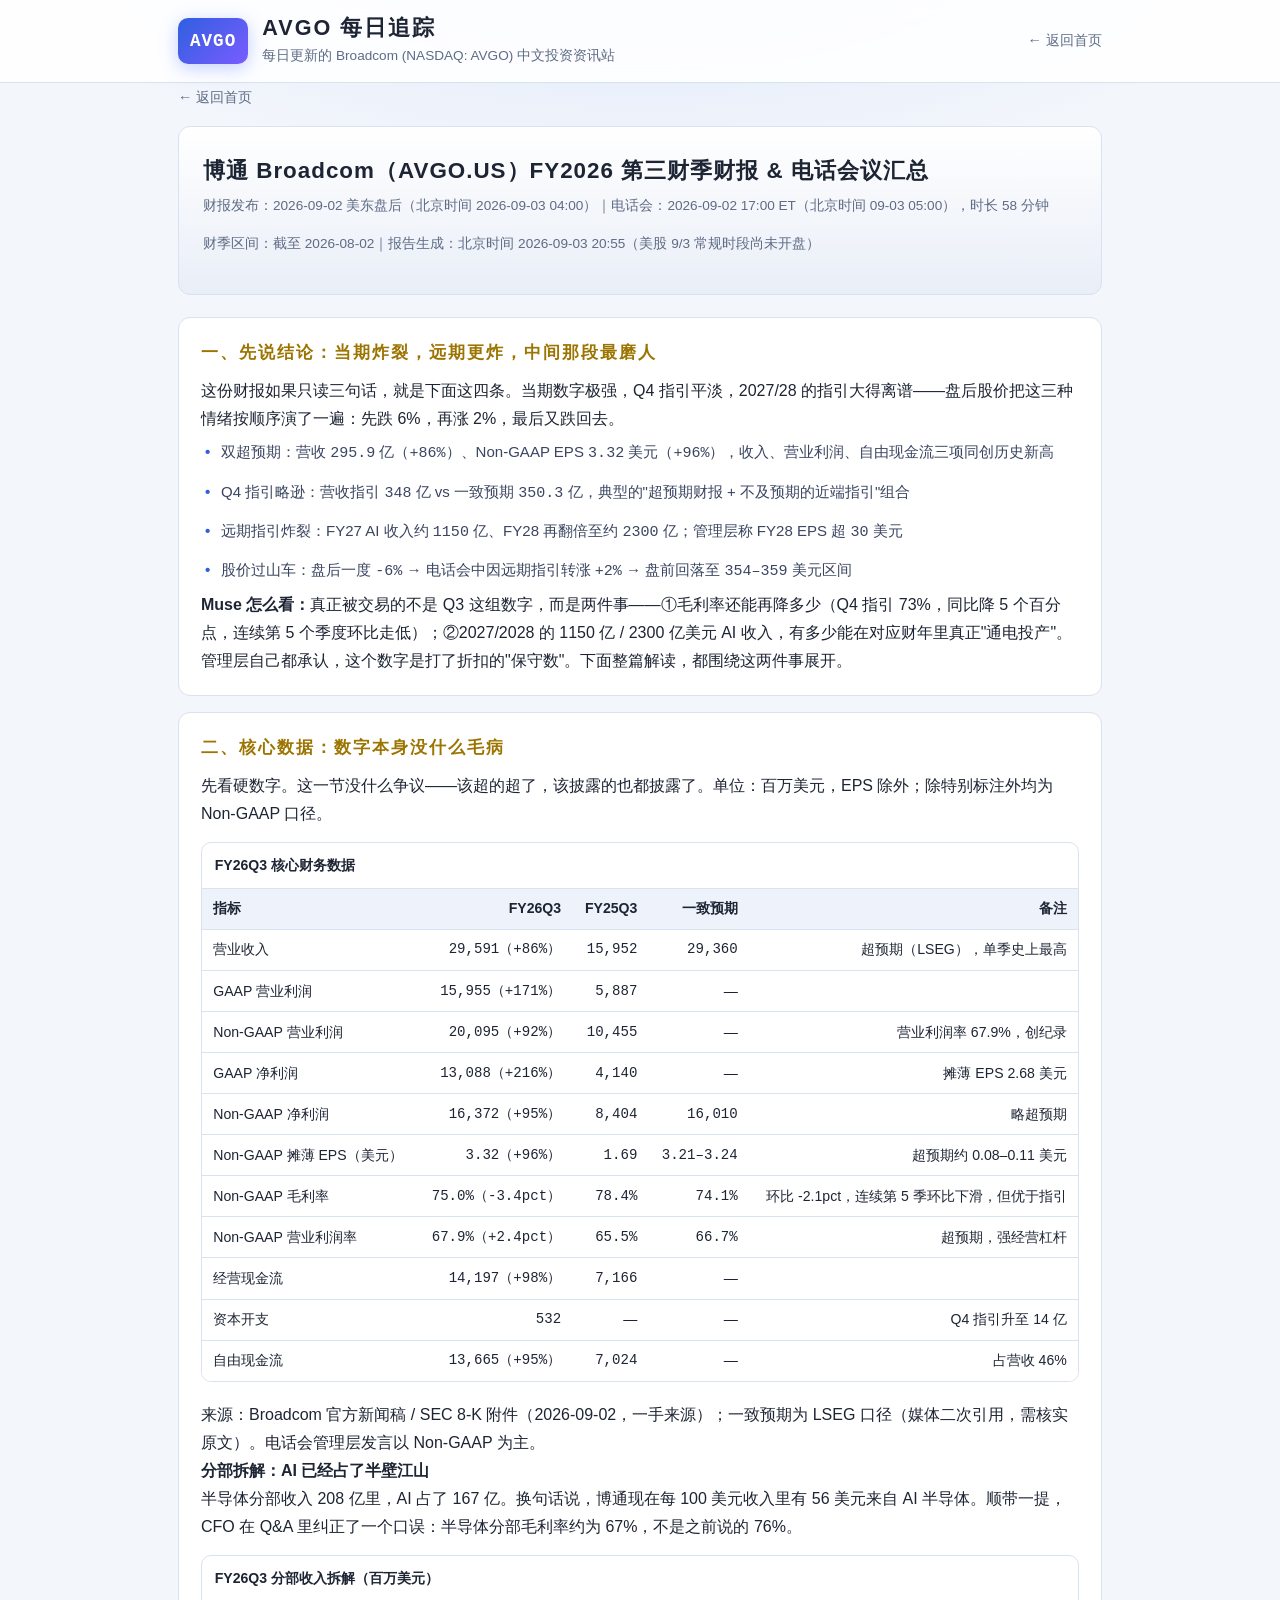
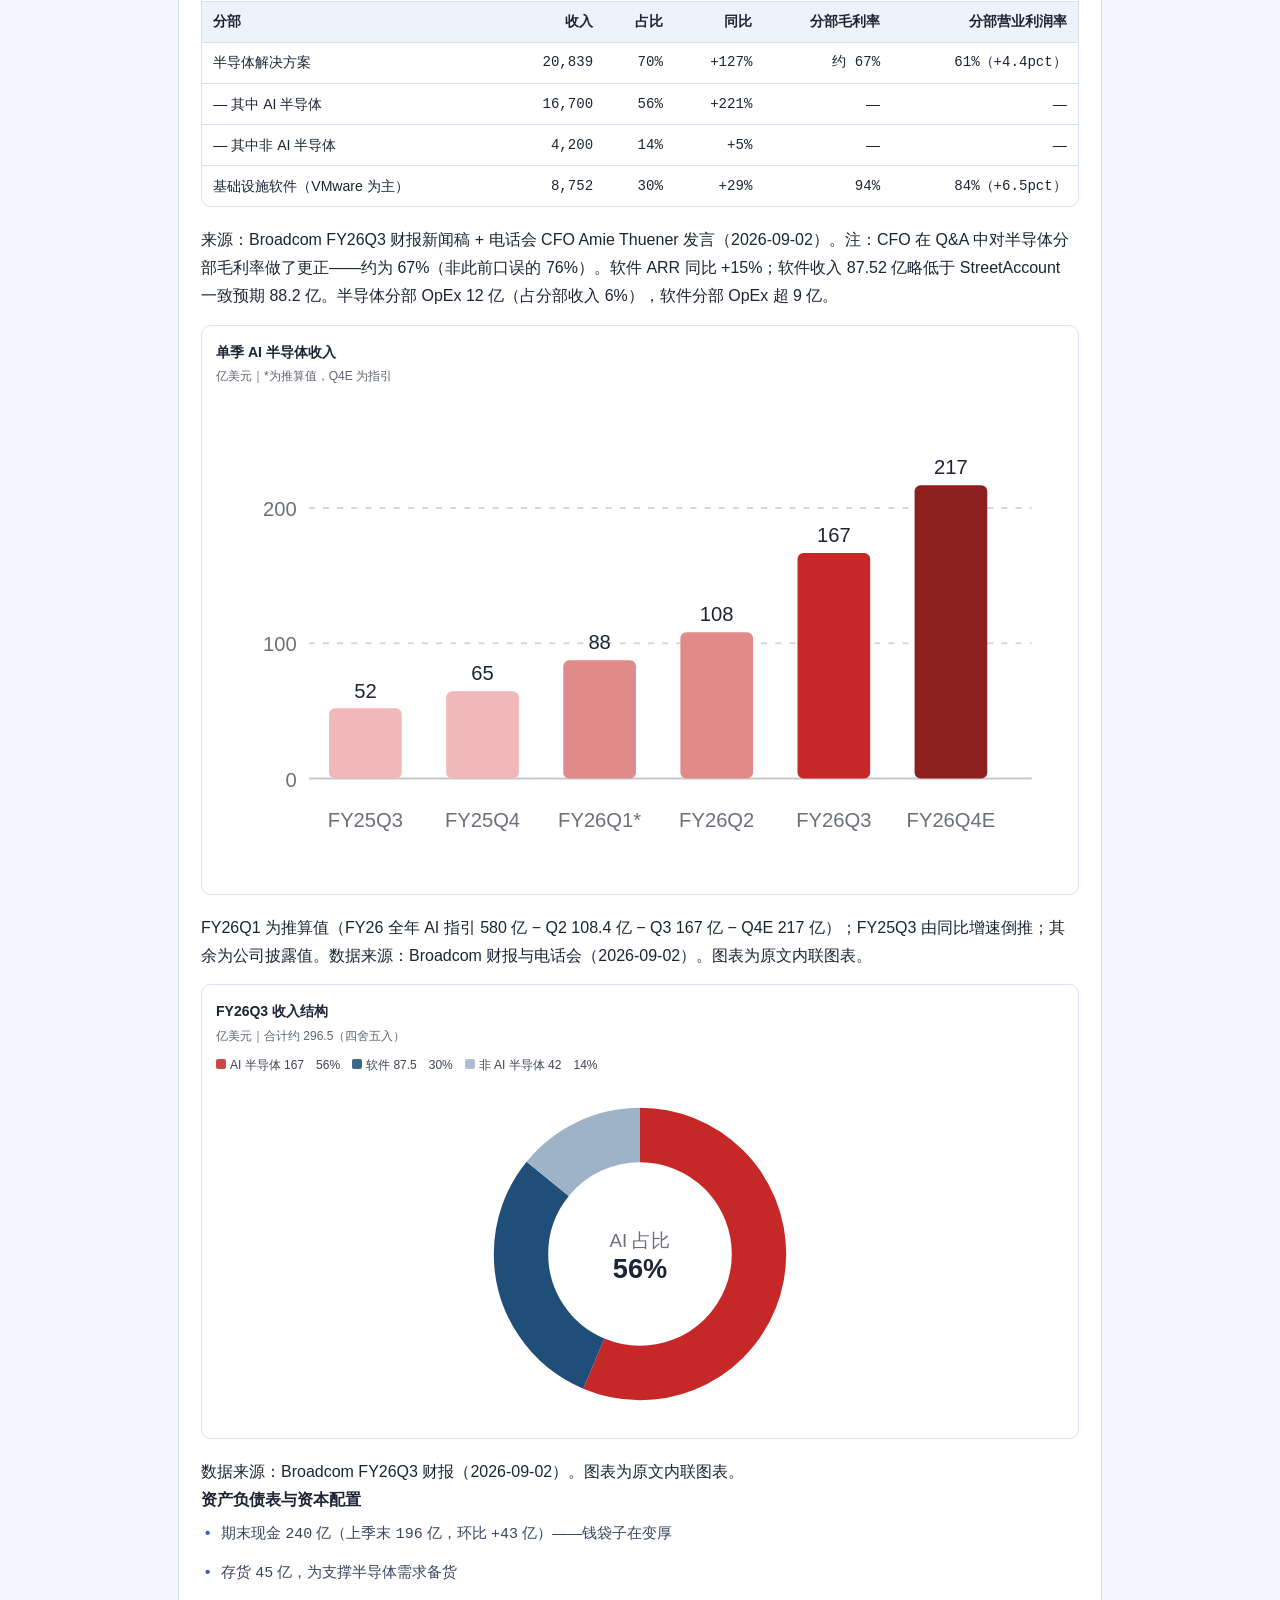
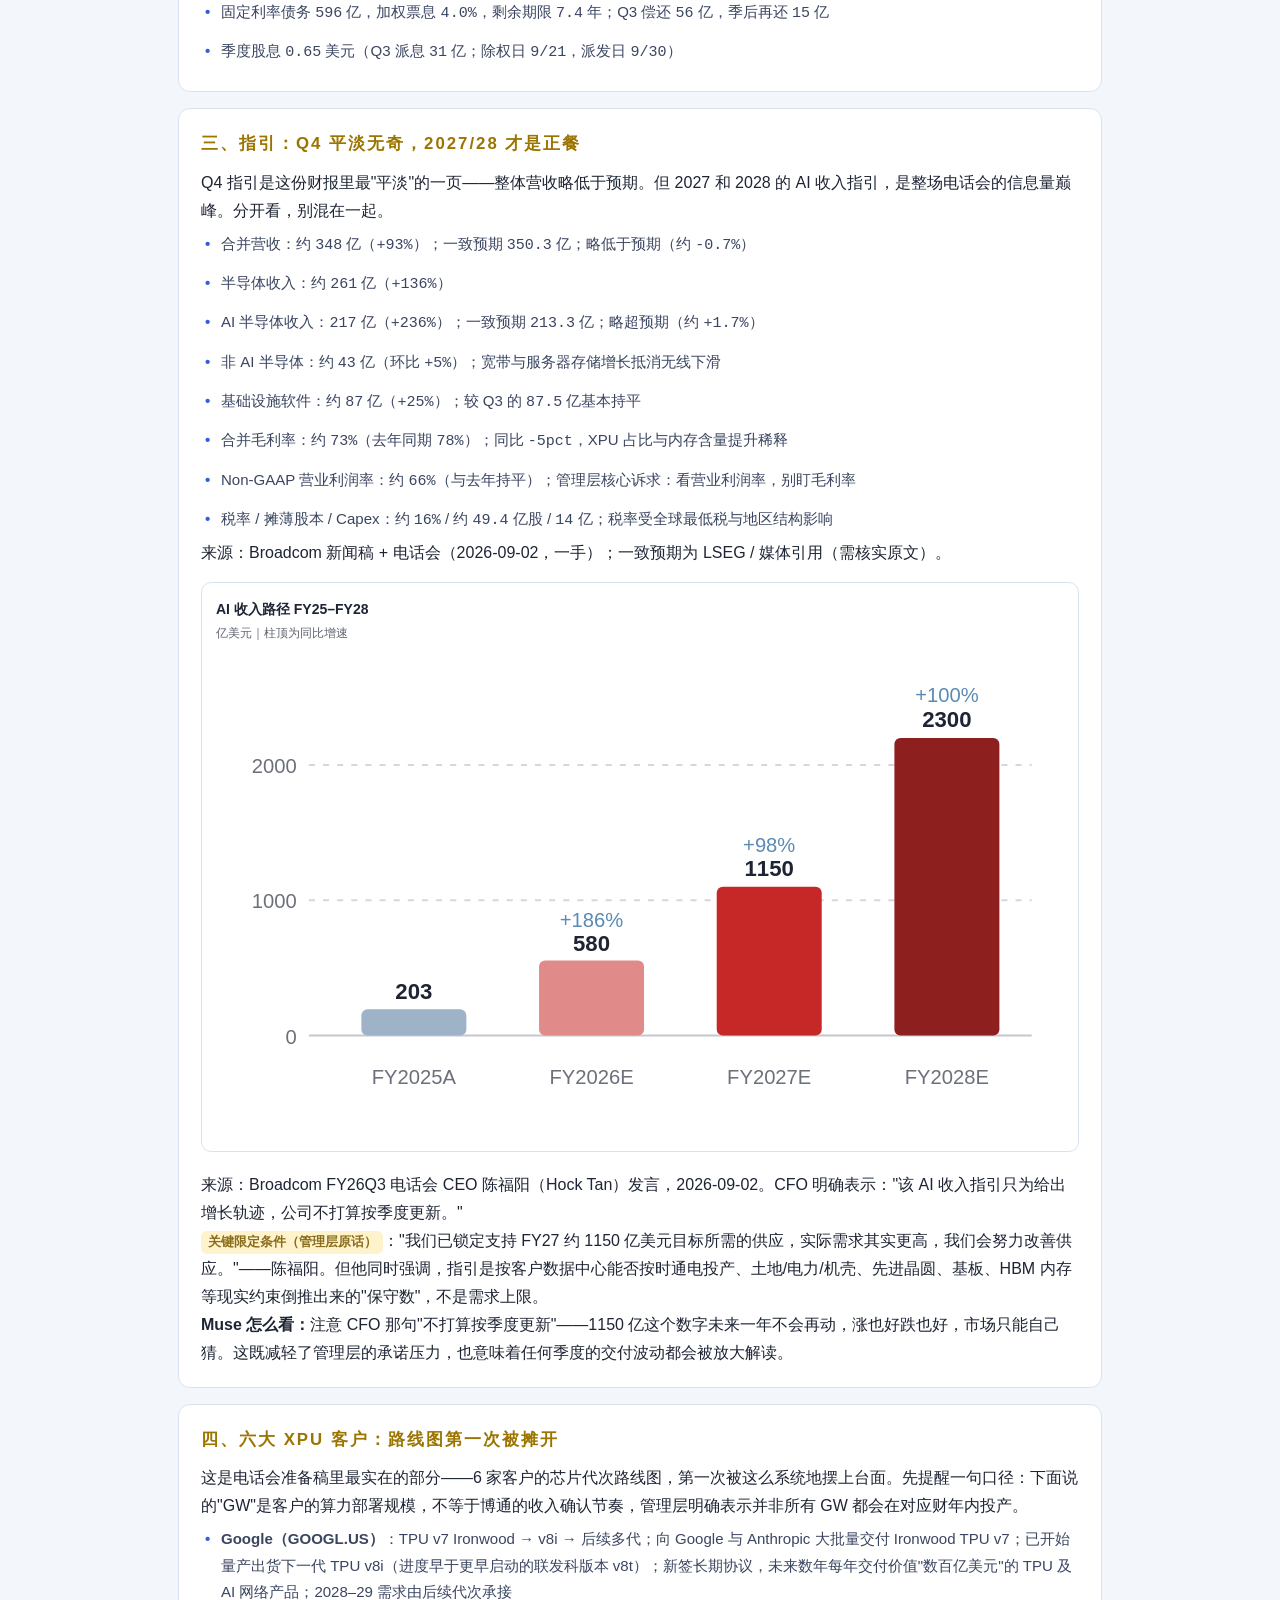
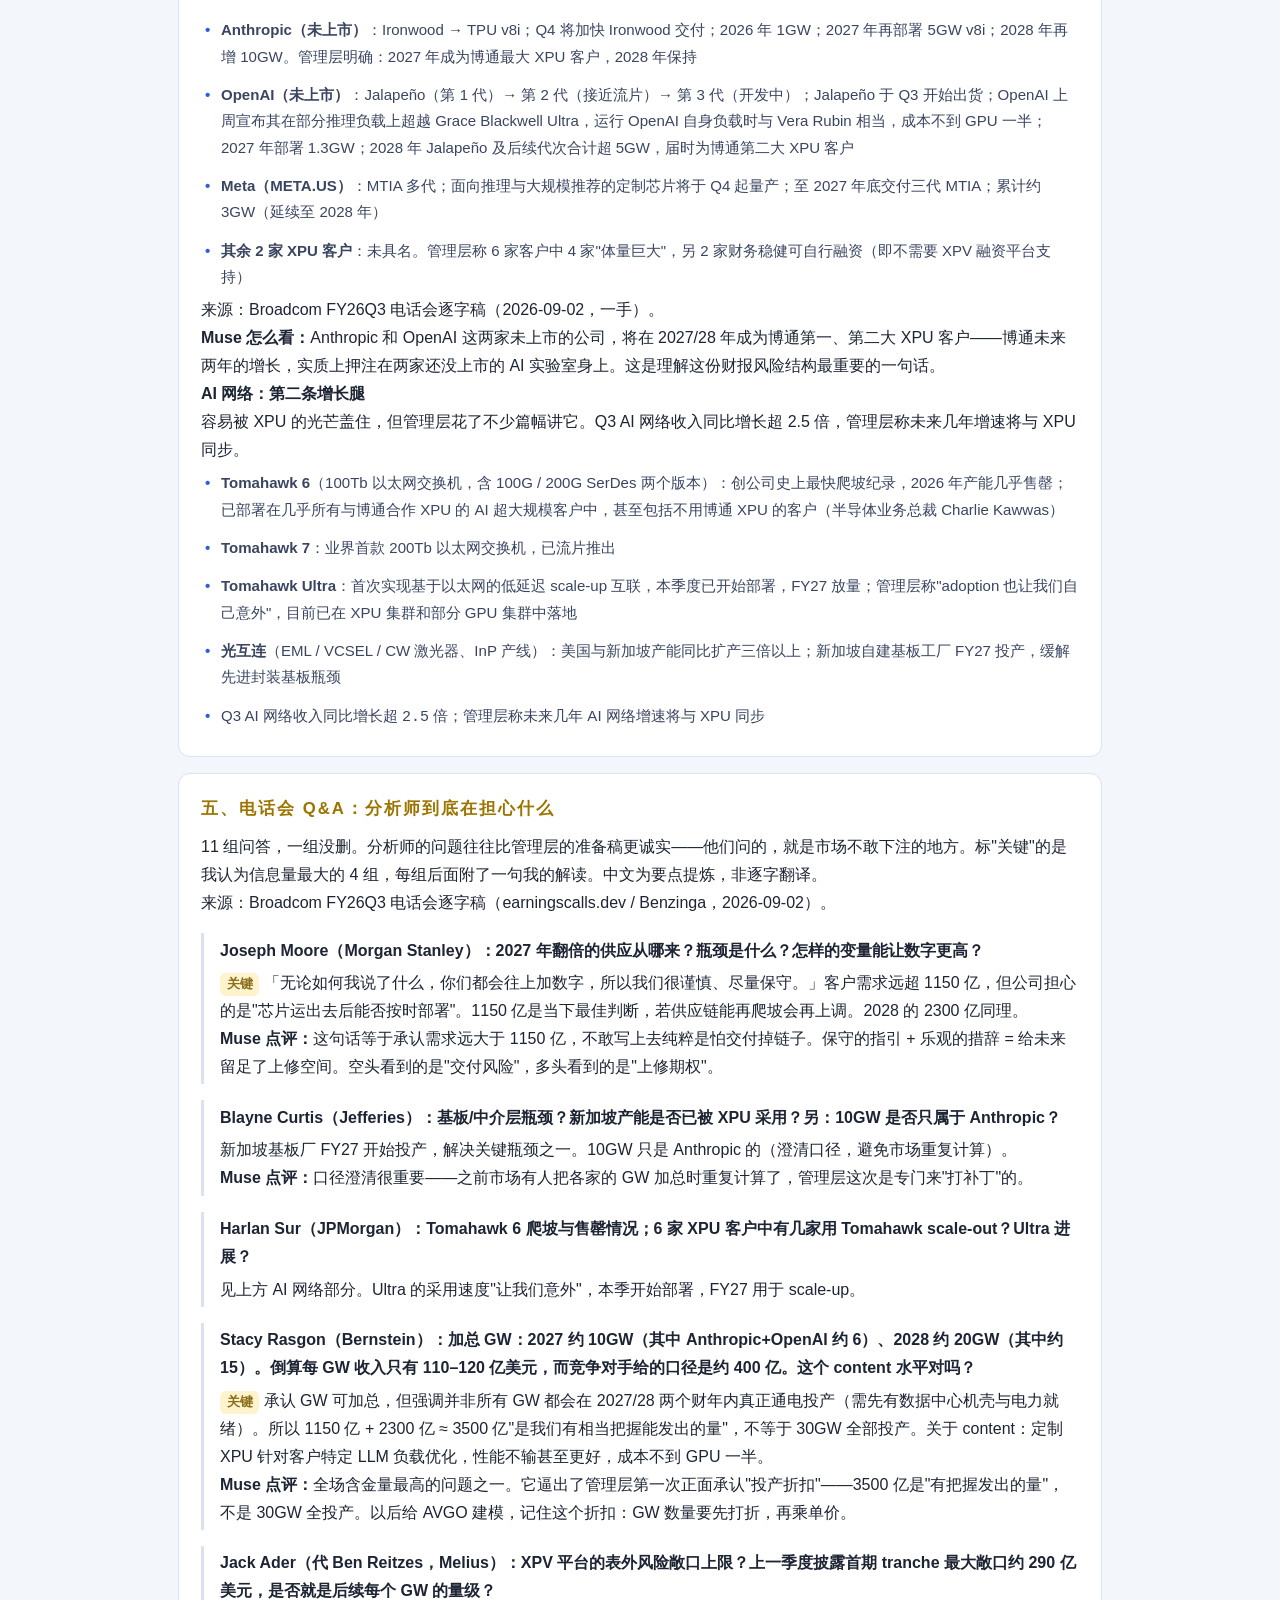
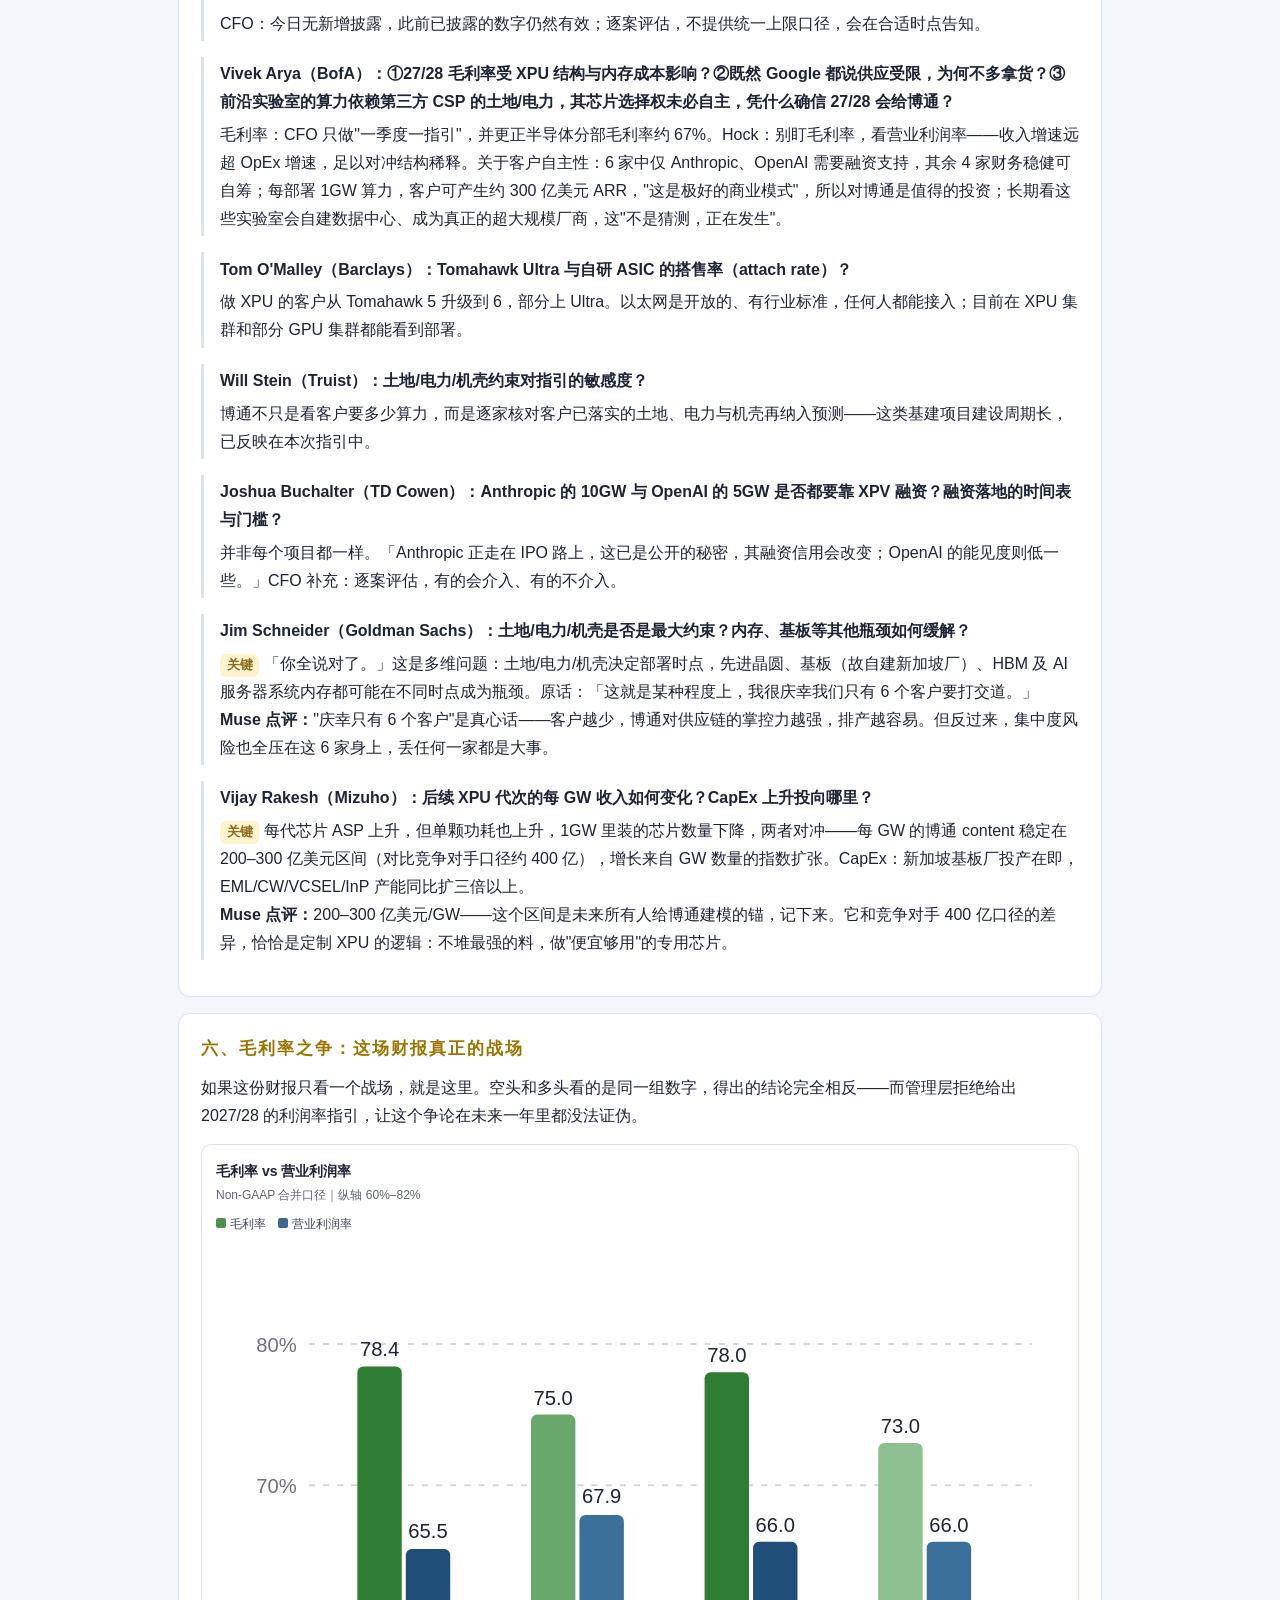
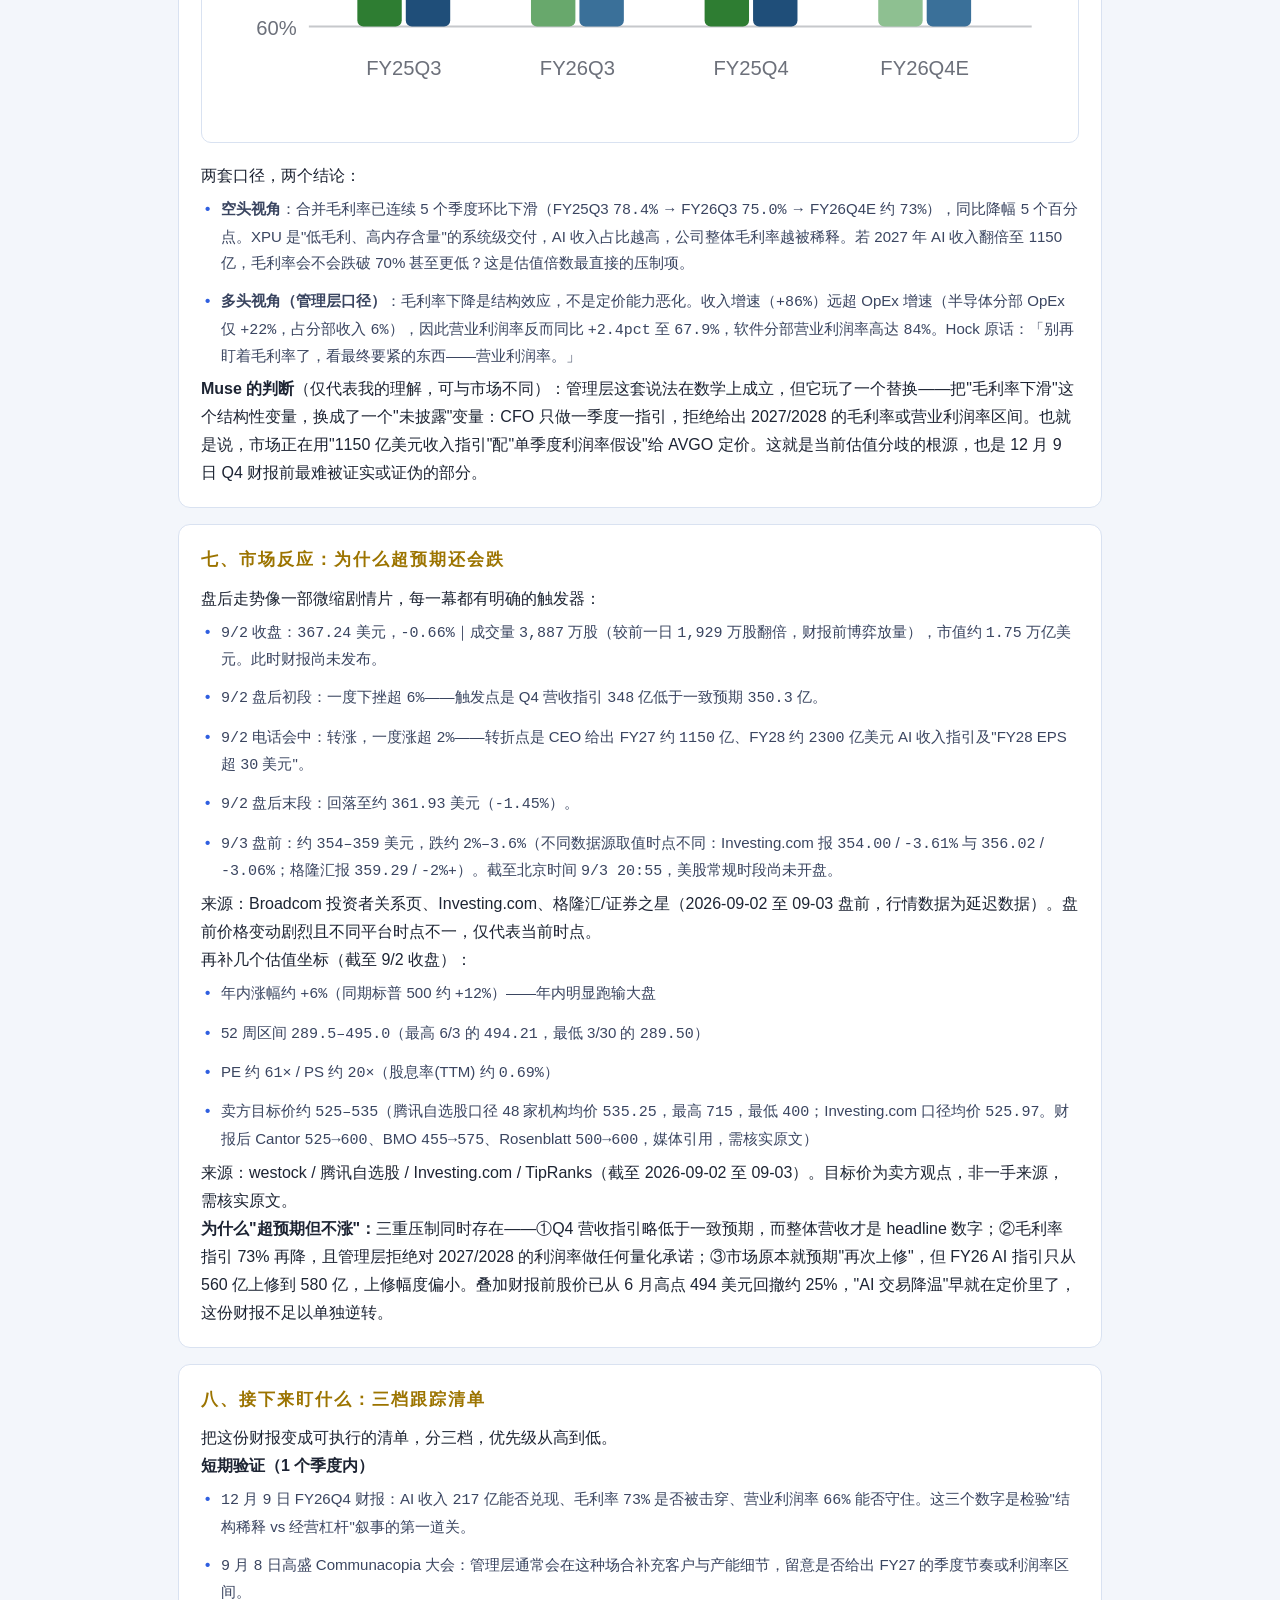
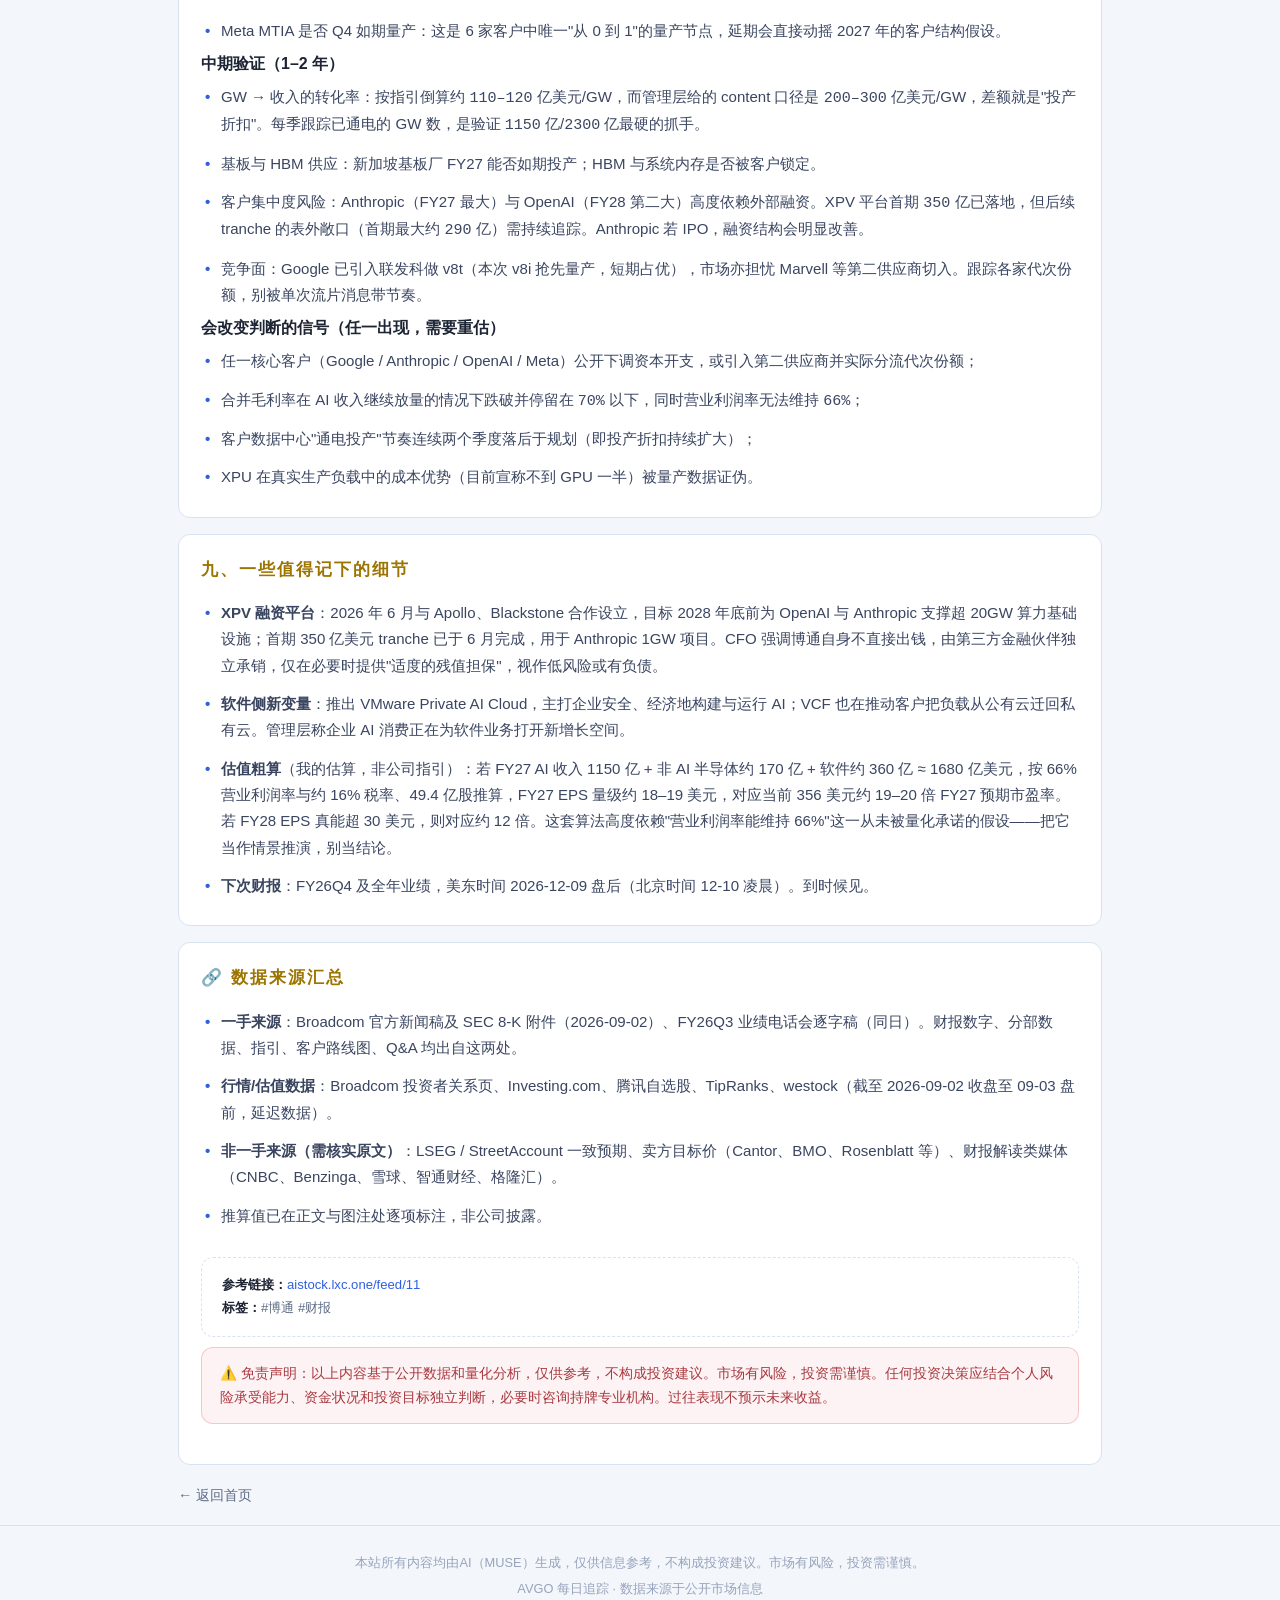
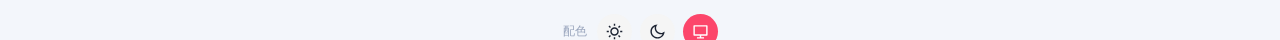
==== commit c0f3d139: "发布 AVGO 每日资讯网站：articles/fy26q3-earnings.html" ====
--- a/articles/fy26q3-earnings.html
+++ b/articles/fy26q3-earnings.html
@@ -44,7 +44,7 @@
 <li>远期指引炸裂：FY27 AI 收入约 <span class="num">1150</span> 亿、FY28 再翻倍至约 <span class="num">2300</span> 亿；管理层称 FY28 EPS 超 <span class="num">30</span> 美元</li>
 <li>股价过山车：盘后一度 <span class="num">-6%</span> → 电话会中因远期指引转涨 <span class="num">+2%</span> → 盘前回落至 <span class="num">354–359</span> 美元区间</li>
 </ul>
-<p class="fido-note"><strong>Fido 怎么看：</strong>真正被交易的不是 Q3 这组数字，而是两件事——①毛利率还能再降多少（Q4 指引 73%，同比降 5 个百分点，连续第 5 个季度环比走低）；②2027/2028 的 1150 亿 / 2300 亿美元 AI 收入，有多少能在对应财年里真正"通电投产"。管理层自己都承认，这个数字是打了折扣的"保守数"。下面整篇解读，都围绕这两件事展开。</p>
+<p class="muse-note"><strong>Muse 怎么看：</strong>真正被交易的不是 Q3 这组数字，而是两件事——①毛利率还能再降多少（Q4 指引 73%，同比降 5 个百分点，连续第 5 个季度环比走低）；②2027/2028 的 1150 亿 / 2300 亿美元 AI 收入，有多少能在对应财年里真正"通电投产"。管理层自己都承认，这个数字是打了折扣的"保守数"。下面整篇解读，都围绕这两件事展开。</p>
 </section>
 
 <section class="brief-section">
@@ -184,7 +184,7 @@
 </figure>
 <p class="src-note">来源：Broadcom FY26Q3 电话会 CEO 陈福阳（Hock Tan）发言，2026-09-02。CFO 明确表示："该 AI 收入指引只为给出增长轨迹，公司不打算按季度更新。"</p>
 <p><span class="tag-warn">关键限定条件（管理层原话）</span>："我们已锁定支持 FY27 约 1150 亿美元目标所需的供应，实际需求其实更高，我们会努力改善供应。"——陈福阳。但他同时强调，指引是按客户数据中心能否按时通电投产、土地/电力/机壳、先进晶圆、基板、HBM 内存等现实约束倒推出来的"保守数"，不是需求上限。</p>
-<p class="fido-note"><strong>Fido 怎么看：</strong>注意 CFO 那句"不打算按季度更新"——1150 亿这个数字未来一年不会再动，涨也好跌也好，市场只能自己猜。这既减轻了管理层的承诺压力，也意味着任何季度的交付波动都会被放大解读。</p>
+<p class="muse-note"><strong>Muse 怎么看：</strong>注意 CFO 那句"不打算按季度更新"——1150 亿这个数字未来一年不会再动，涨也好跌也好，市场只能自己猜。这既减轻了管理层的承诺压力，也意味着任何季度的交付波动都会被放大解读。</p>
 </section>
 
 <section class="brief-section">
@@ -198,7 +198,7 @@
 <li><strong>其余 2 家 XPU 客户</strong>：未具名。管理层称 6 家客户中 4 家"体量巨大"，另 2 家财务稳健可自行融资（即不需要 XPV 融资平台支持）</li>
 </ul>
 <p class="src-note">来源：Broadcom FY26Q3 电话会逐字稿（2026-09-02，一手）。</p>
-<p class="fido-note"><strong>Fido 怎么看：</strong>Anthropic 和 OpenAI 这两家未上市的公司，将在 2027/28 年成为博通第一、第二大 XPU 客户——博通未来两年的增长，实质上押注在两家还没上市的 AI 实验室身上。这是理解这份财报风险结构最重要的一句话。</p>
+<p class="muse-note"><strong>Muse 怎么看：</strong>Anthropic 和 OpenAI 这两家未上市的公司，将在 2027/28 年成为博通第一、第二大 XPU 客户——博通未来两年的增长，实质上押注在两家还没上市的 AI 实验室身上。这是理解这份财报风险结构最重要的一句话。</p>
 
 <h4>AI 网络：第二条增长腿</h4>
 <p>容易被 XPU 的光芒盖住，但管理层花了不少篇幅讲它。Q3 AI 网络收入同比增长超 2.5 倍，管理层称未来几年增速将与 XPU 同步。</p>
@@ -219,12 +219,12 @@
 <div class="qa">
 <p class="q">Joseph Moore（Morgan Stanley）：2027 年翻倍的供应从哪来？瓶颈是什么？怎样的变量能让数字更高？</p>
 <p class="a"><span class="tag-warn">关键</span> 「无论如何我说了什么，你们都会往上加数字，所以我们很谨慎、尽量保守。」客户需求远超 1150 亿，但公司担心的是"芯片运出去后能否按时部署"。1150 亿是当下最佳判断，若供应链能再爬坡会再上调。2028 的 2300 亿同理。</p>
-<p class="fido-note"><strong>Fido 点评：</strong>这句话等于承认需求远大于 1150 亿，不敢写上去纯粹是怕交付掉链子。保守的指引 + 乐观的措辞 = 给未来留足了上修空间。空头看到的是"交付风险"，多头看到的是"上修期权"。</p>
+<p class="muse-note"><strong>Muse 点评：</strong>这句话等于承认需求远大于 1150 亿，不敢写上去纯粹是怕交付掉链子。保守的指引 + 乐观的措辞 = 给未来留足了上修空间。空头看到的是"交付风险"，多头看到的是"上修期权"。</p>
 </div>
 <div class="qa">
 <p class="q">Blayne Curtis（Jefferies）：基板/中介层瓶颈？新加坡产能是否已被 XPU 采用？另：10GW 是否只属于 Anthropic？</p>
 <p class="a">新加坡基板厂 FY27 开始投产，解决关键瓶颈之一。10GW 只是 Anthropic 的（澄清口径，避免市场重复计算）。</p>
-<p class="fido-note"><strong>Fido 点评：</strong>口径澄清很重要——之前市场有人把各家的 GW 加总时重复计算了，管理层这次是专门来"打补丁"的。</p>
+<p class="muse-note"><strong>Muse 点评：</strong>口径澄清很重要——之前市场有人把各家的 GW 加总时重复计算了，管理层这次是专门来"打补丁"的。</p>
 </div>
 <div class="qa">
 <p class="q">Harlan Sur（JPMorgan）：Tomahawk 6 爬坡与售罄情况；6 家 XPU 客户中有几家用 Tomahawk scale-out？Ultra 进展？</p>
@@ -233,7 +233,7 @@
 <div class="qa">
 <p class="q">Stacy Rasgon（Bernstein）：加总 GW：2027 约 10GW（其中 Anthropic+OpenAI 约 6）、2028 约 20GW（其中约 15）。倒算每 GW 收入只有 110–120 亿美元，而竞争对手给的口径是约 400 亿。这个 content 水平对吗？</p>
 <p class="a"><span class="tag-warn">关键</span> 承认 GW 可加总，但强调并非所有 GW 都会在 2027/28 两个财年内真正通电投产（需先有数据中心机壳与电力就绪）。所以 1150 亿 + 2300 亿 ≈ 3500 亿"是我们有相当把握能发出的量"，不等于 30GW 全部投产。关于 content：定制 XPU 针对客户特定 LLM 负载优化，性能不输甚至更好，成本不到 GPU 一半。</p>
-<p class="fido-note"><strong>Fido 点评：</strong>全场含金量最高的问题之一。它逼出了管理层第一次正面承认"投产折扣"——3500 亿是"有把握发出的量"，不是 30GW 全投产。以后给 AVGO 建模，记住这个折扣：GW 数量要先打折，再乘单价。</p>
+<p class="muse-note"><strong>Muse 点评：</strong>全场含金量最高的问题之一。它逼出了管理层第一次正面承认"投产折扣"——3500 亿是"有把握发出的量"，不是 30GW 全投产。以后给 AVGO 建模，记住这个折扣：GW 数量要先打折，再乘单价。</p>
 </div>
 <div class="qa">
 <p class="q">Jack Ader（代 Ben Reitzes，Melius）：XPV 平台的表外风险敞口上限？上一季度披露首期 tranche 最大敞口约 290 亿美元，是否就是后续每个 GW 的量级？</p>
@@ -258,12 +258,12 @@
 <div class="qa">
 <p class="q">Jim Schneider（Goldman Sachs）：土地/电力/机壳是否是最大约束？内存、基板等其他瓶颈如何缓解？</p>
 <p class="a"><span class="tag-warn">关键</span> 「你全说对了。」这是多维问题：土地/电力/机壳决定部署时点，先进晶圆、基板（故自建新加坡厂）、HBM 及 AI 服务器系统内存都可能在不同时点成为瓶颈。原话：「这就是某种程度上，我很庆幸我们只有 6 个客户要打交道。」</p>
-<p class="fido-note"><strong>Fido 点评：</strong>"庆幸只有 6 个客户"是真心话——客户越少，博通对供应链的掌控力越强，排产越容易。但反过来，集中度风险也全压在这 6 家身上，丢任何一家都是大事。</p>
+<p class="muse-note"><strong>Muse 点评：</strong>"庆幸只有 6 个客户"是真心话——客户越少，博通对供应链的掌控力越强，排产越容易。但反过来，集中度风险也全压在这 6 家身上，丢任何一家都是大事。</p>
 </div>
 <div class="qa">
 <p class="q">Vijay Rakesh（Mizuho）：后续 XPU 代次的每 GW 收入如何变化？CapEx 上升投向哪里？</p>
 <p class="a"><span class="tag-warn">关键</span> 每代芯片 ASP 上升，但单颗功耗也上升，1GW 里装的芯片数量下降，两者对冲——每 GW 的博通 content 稳定在 200–300 亿美元区间（对比竞争对手口径约 400 亿），增长来自 GW 数量的指数扩张。CapEx：新加坡基板厂投产在即，EML/CW/VCSEL/InP 产能同比扩三倍以上。</p>
-<p class="fido-note"><strong>Fido 点评：</strong>200–300 亿美元/GW——这个区间是未来所有人给博通建模的锚，记下来。它和竞争对手 400 亿口径的差异，恰恰是定制 XPU 的逻辑：不堆最强的料，做"便宜够用"的专用芯片。</p>
+<p class="muse-note"><strong>Muse 点评：</strong>200–300 亿美元/GW——这个区间是未来所有人给博通建模的锚，记下来。它和竞争对手 400 亿口径的差异，恰恰是定制 XPU 的逻辑：不堆最强的料，做"便宜够用"的专用芯片。</p>
 </div>
 </section>
 <section class="brief-section">
@@ -307,7 +307,7 @@
 <li><strong>空头视角</strong>：合并毛利率已连续 5 个季度环比下滑（FY25Q3 <span class="num">78.4%</span> → FY26Q3 <span class="num">75.0%</span> → FY26Q4E 约 <span class="num">73%</span>），同比降幅 5 个百分点。XPU 是"低毛利、高内存含量"的系统级交付，AI 收入占比越高，公司整体毛利率越被稀释。若 2027 年 AI 收入翻倍至 1150 亿，毛利率会不会跌破 70% 甚至更低？这是估值倍数最直接的压制项。</li>
 <li><strong>多头视角（管理层口径）</strong>：毛利率下降是结构效应，不是定价能力恶化。收入增速（<span class="num">+86%</span>）远超 OpEx 增速（半导体分部 OpEx 仅 <span class="num">+22%</span>，占分部收入 <span class="num">6%</span>），因此营业利润率反而同比 <span class="num">+2.4pct</span> 至 <span class="num">67.9%</span>，软件分部营业利润率高达 <span class="num">84%</span>。Hock 原话：「别再盯着毛利率了，看最终要紧的东西——营业利润率。」</li>
 </ul>
-<p class="fido-note"><strong>Fido 的判断</strong>（仅代表我的理解，可与市场不同）：管理层这套说法在数学上成立，但它玩了一个替换——把"毛利率下滑"这个结构性变量，换成了一个"未披露"变量：CFO 只做一季度一指引，拒绝给出 2027/2028 的毛利率或营业利润率区间。也就是说，市场正在用"1150 亿美元收入指引"配"单季度利润率假设"给 AVGO 定价。这就是当前估值分歧的根源，也是 12 月 9 日 Q4 财报前最难被证实或证伪的部分。</p>
+<p class="muse-note"><strong>Muse 的判断</strong>（仅代表我的理解，可与市场不同）：管理层这套说法在数学上成立，但它玩了一个替换——把"毛利率下滑"这个结构性变量，换成了一个"未披露"变量：CFO 只做一季度一指引，拒绝给出 2027/2028 的毛利率或营业利润率区间。也就是说，市场正在用"1150 亿美元收入指引"配"单季度利润率假设"给 AVGO 定价。这就是当前估值分歧的根源，也是 12 月 9 日 Q4 财报前最难被证实或证伪的部分。</p>
 </section>
 
 <section class="brief-section">
@@ -329,7 +329,7 @@
 <li>卖方目标价约 <span class="num">525–535</span>（腾讯自选股口径 48 家机构均价 <span class="num">535.25</span>，最高 <span class="num">715</span>，最低 <span class="num">400</span>；Investing.com 口径均价 <span class="num">525.97</span>。财报后 Cantor <span class="num">525→600</span>、BMO <span class="num">455→575</span>、Rosenblatt <span class="num">500→600</span>，媒体引用，需核实原文）</li>
 </ul>
 <p class="src-note">来源：westock / 腾讯自选股 / Investing.com / TipRanks（截至 2026-09-02 至 09-03）。目标价为卖方观点，非一手来源，需核实原文。</p>
-<p class="fido-note"><strong>为什么"超预期但不涨"：</strong>三重压制同时存在——①Q4 营收指引略低于一致预期，而整体营收才是 headline 数字；②毛利率指引 73% 再降，且管理层拒绝对 2027/2028 的利润率做任何量化承诺；③市场原本就预期"再次上修"，但 FY26 AI 指引只从 560 亿上修到 580 亿，上修幅度偏小。叠加财报前股价已从 6 月高点 494 美元回撤约 25%，"AI 交易降温"早就在定价里了，这份财报不足以单独逆转。</p>
+<p class="muse-note"><strong>为什么"超预期但不涨"：</strong>三重压制同时存在——①Q4 营收指引略低于一致预期，而整体营收才是 headline 数字；②毛利率指引 73% 再降，且管理层拒绝对 2027/2028 的利润率做任何量化承诺；③市场原本就预期"再次上修"，但 FY26 AI 指引只从 560 亿上修到 580 亿，上修幅度偏小。叠加财报前股价已从 6 月高点 494 美元回撤约 25%，"AI 交易降温"早就在定价里了，这份财报不足以单独逆转。</p>
 </section>
 
 <section class="brief-section">
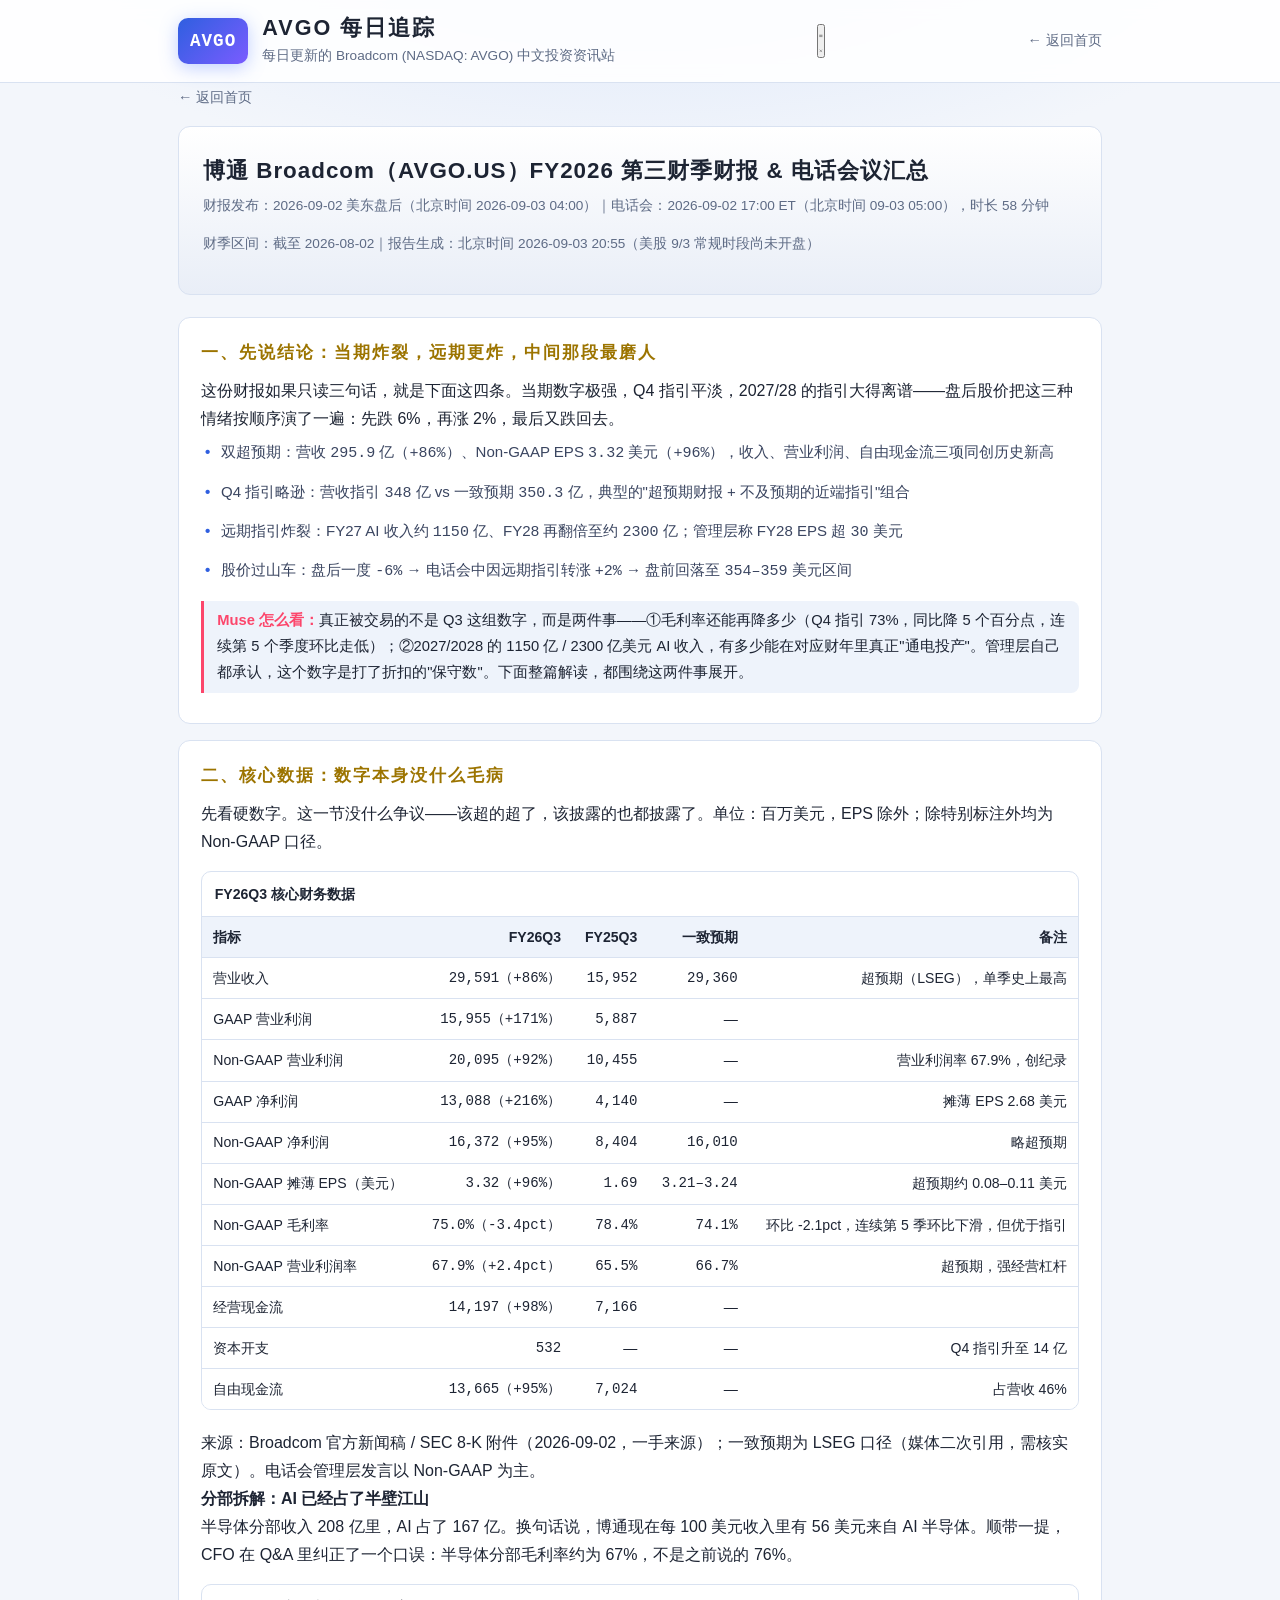
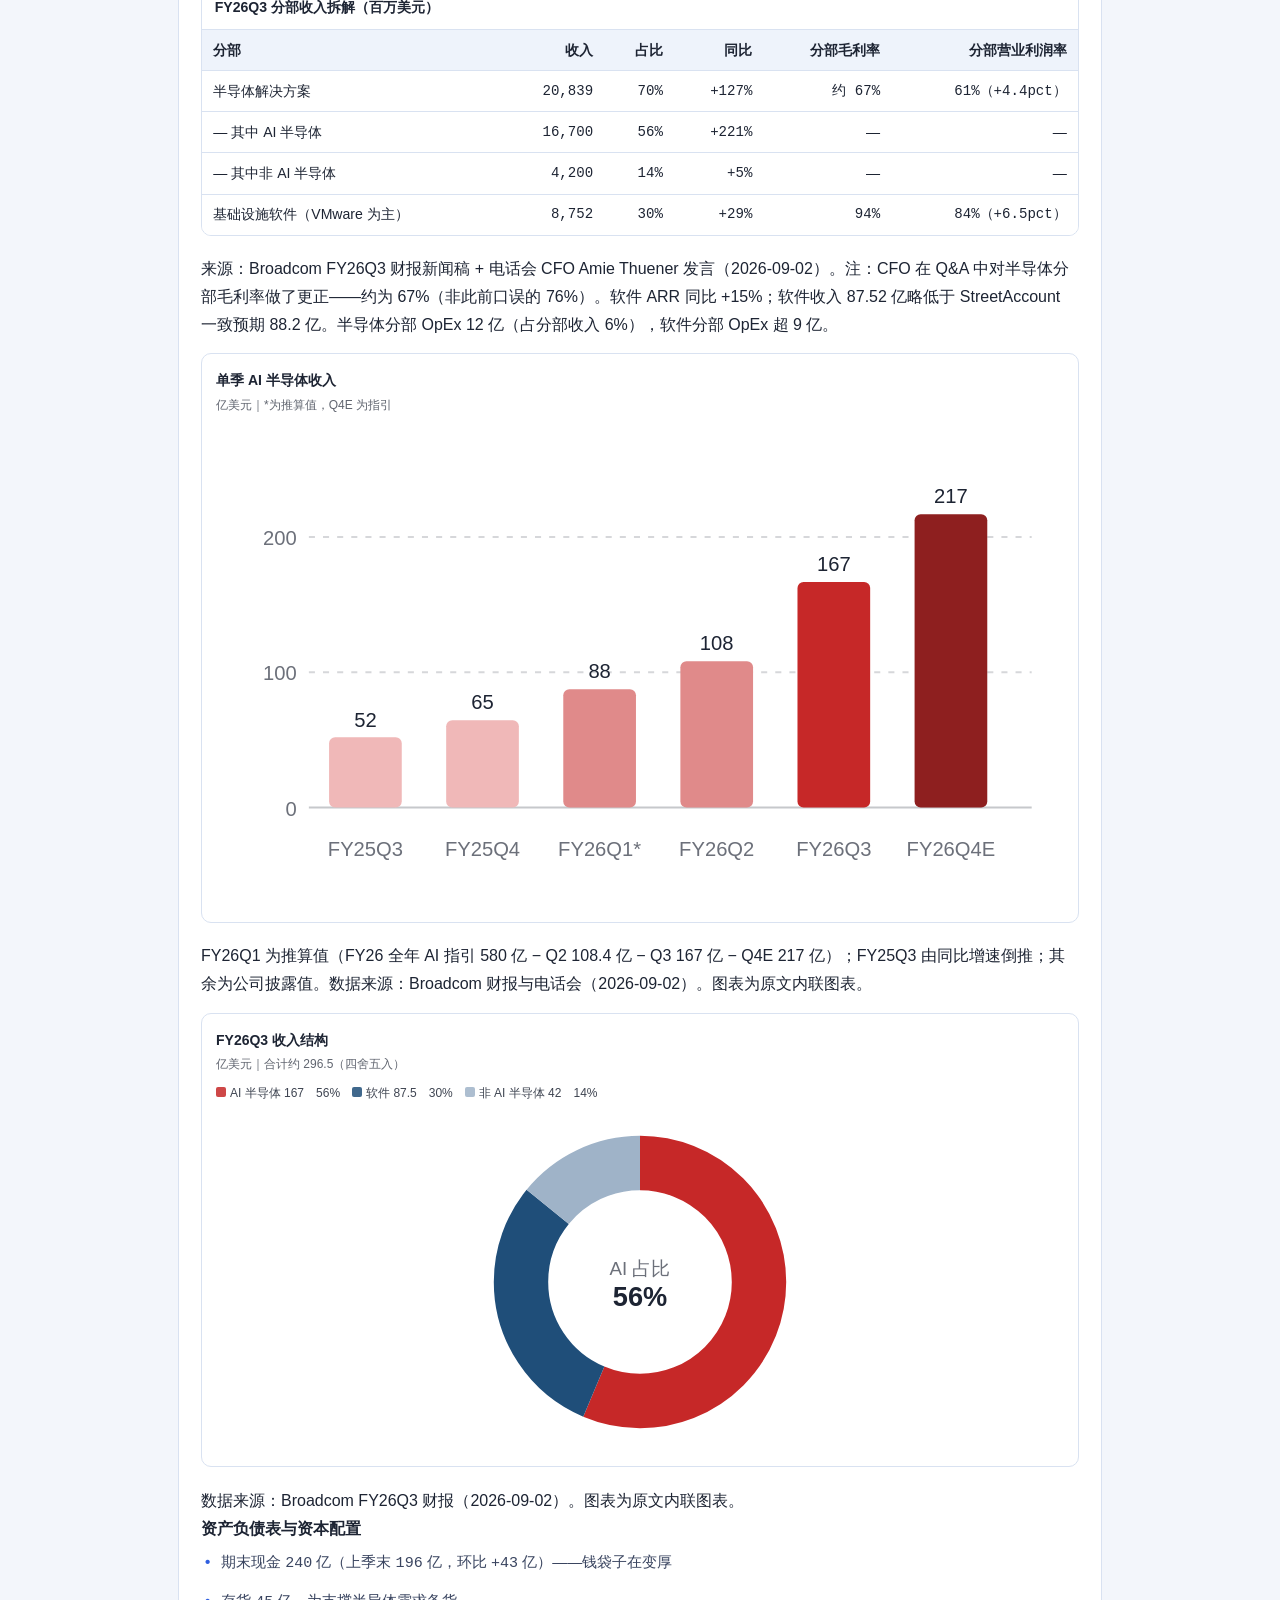
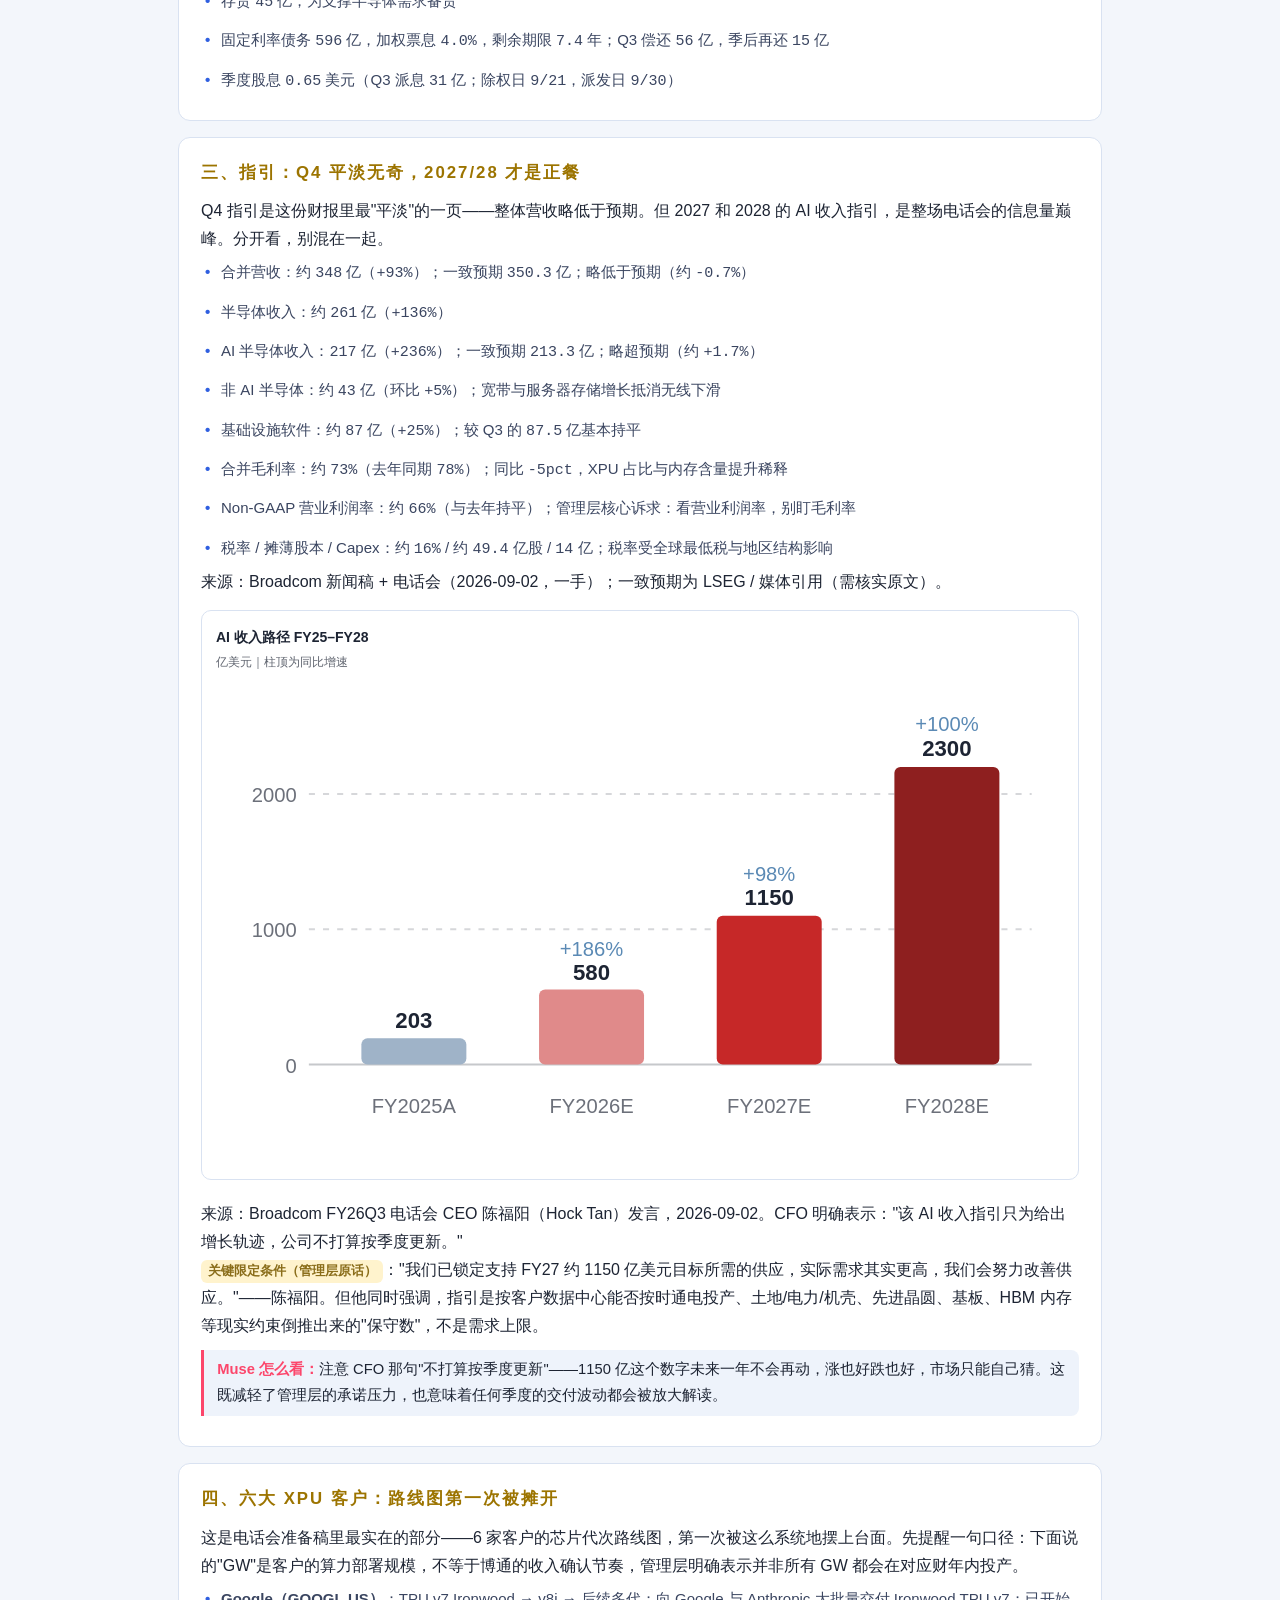
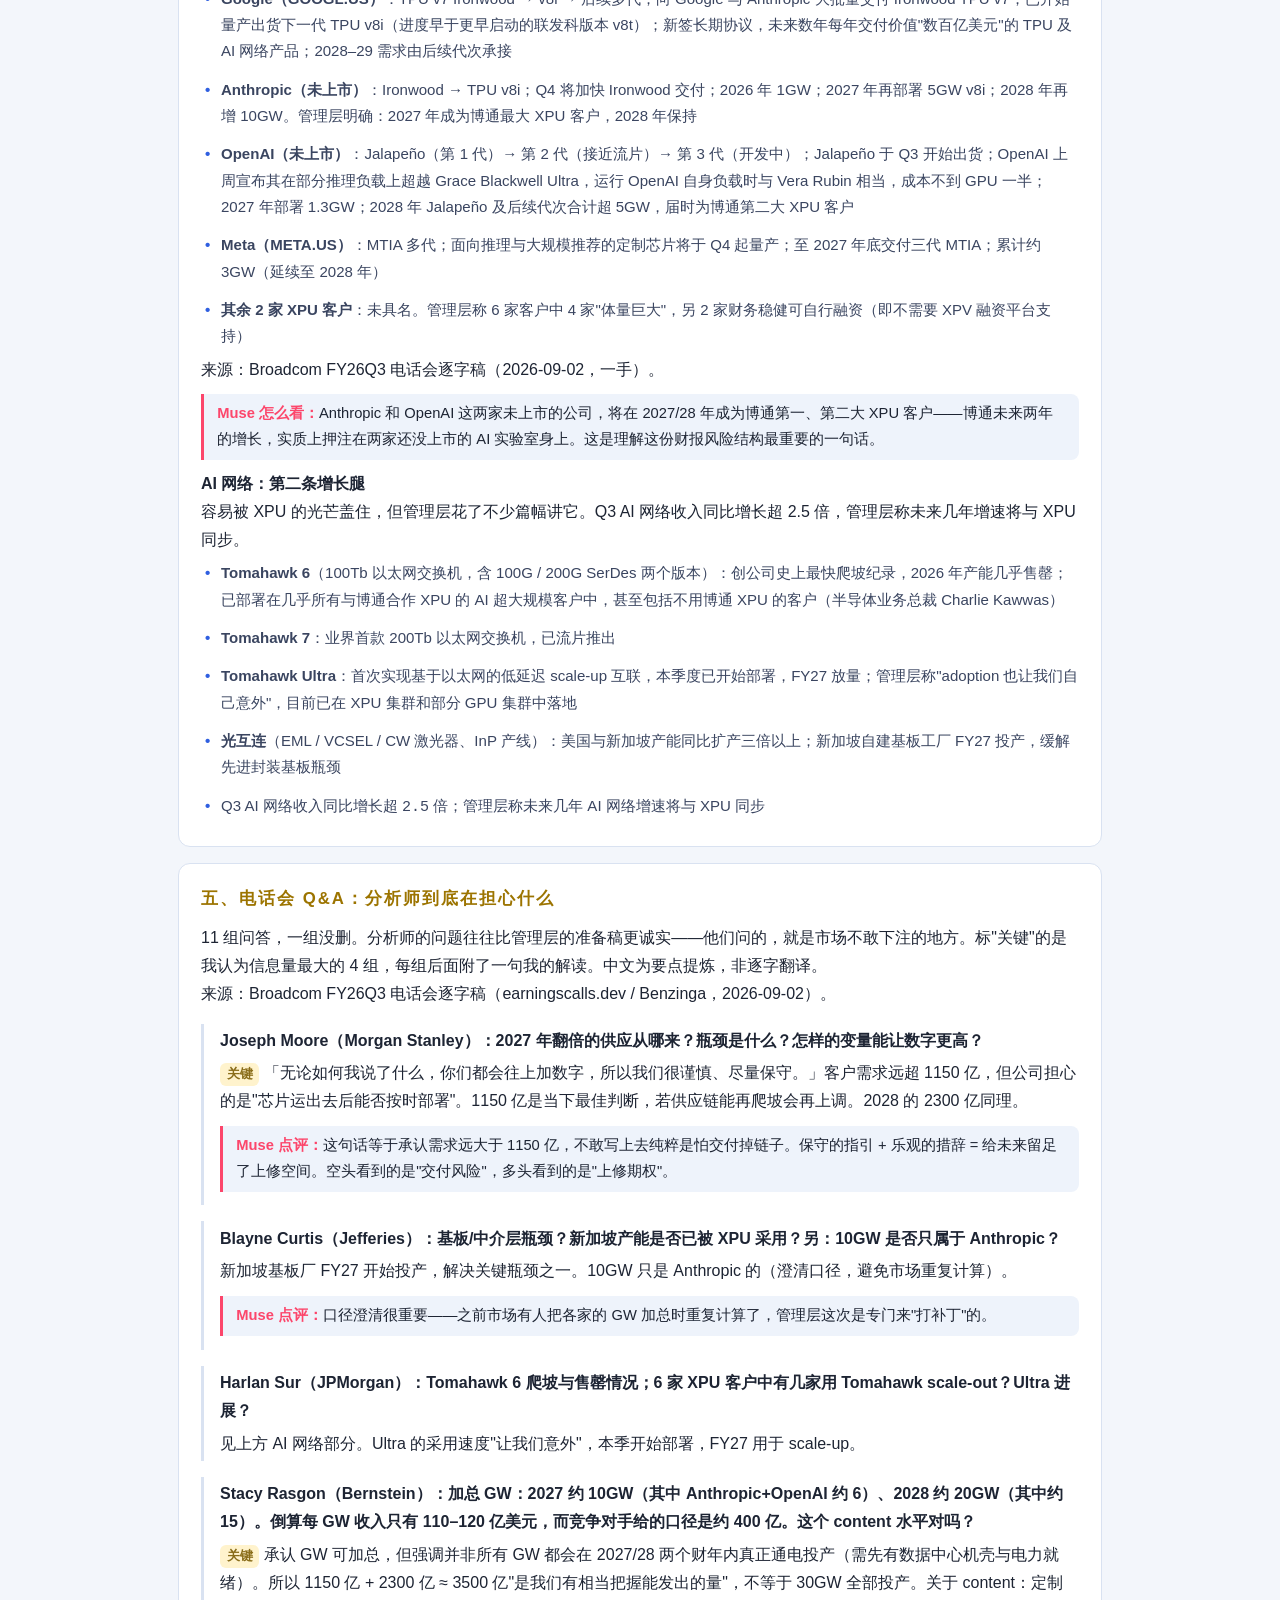
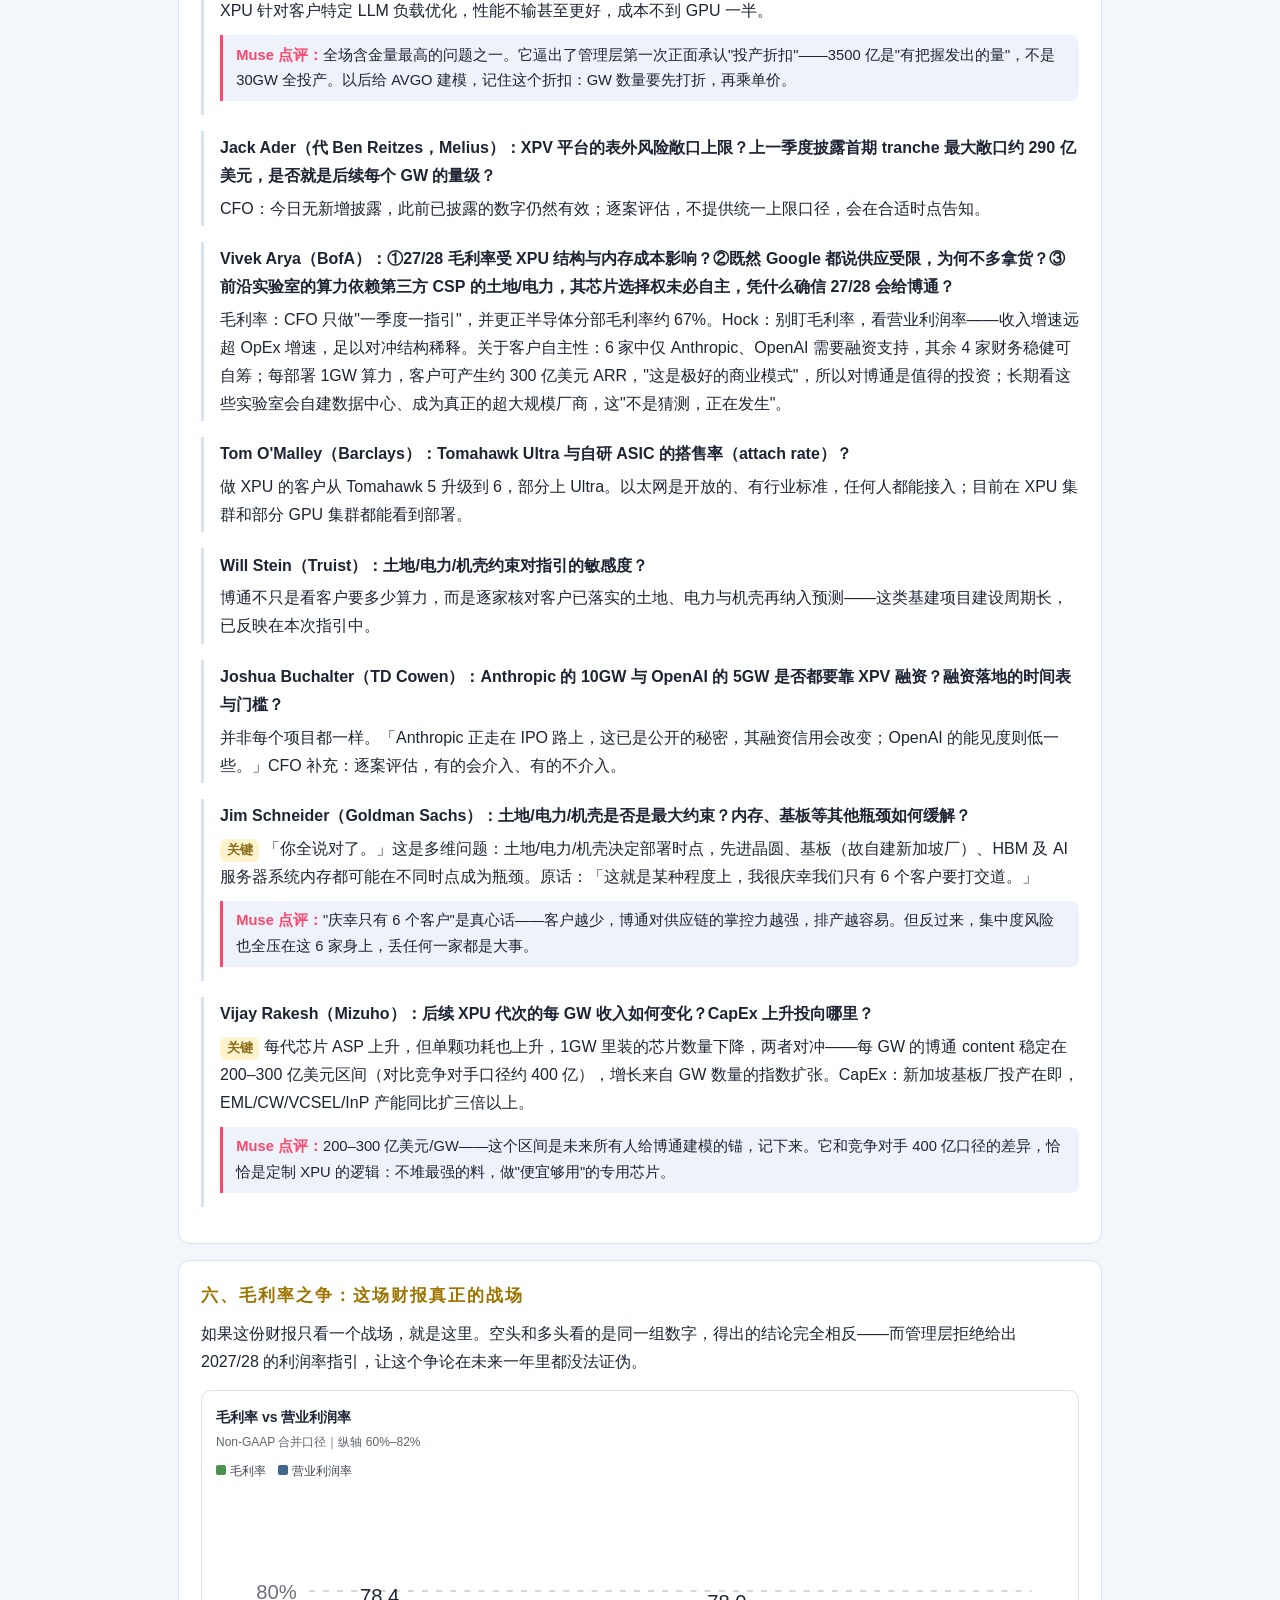
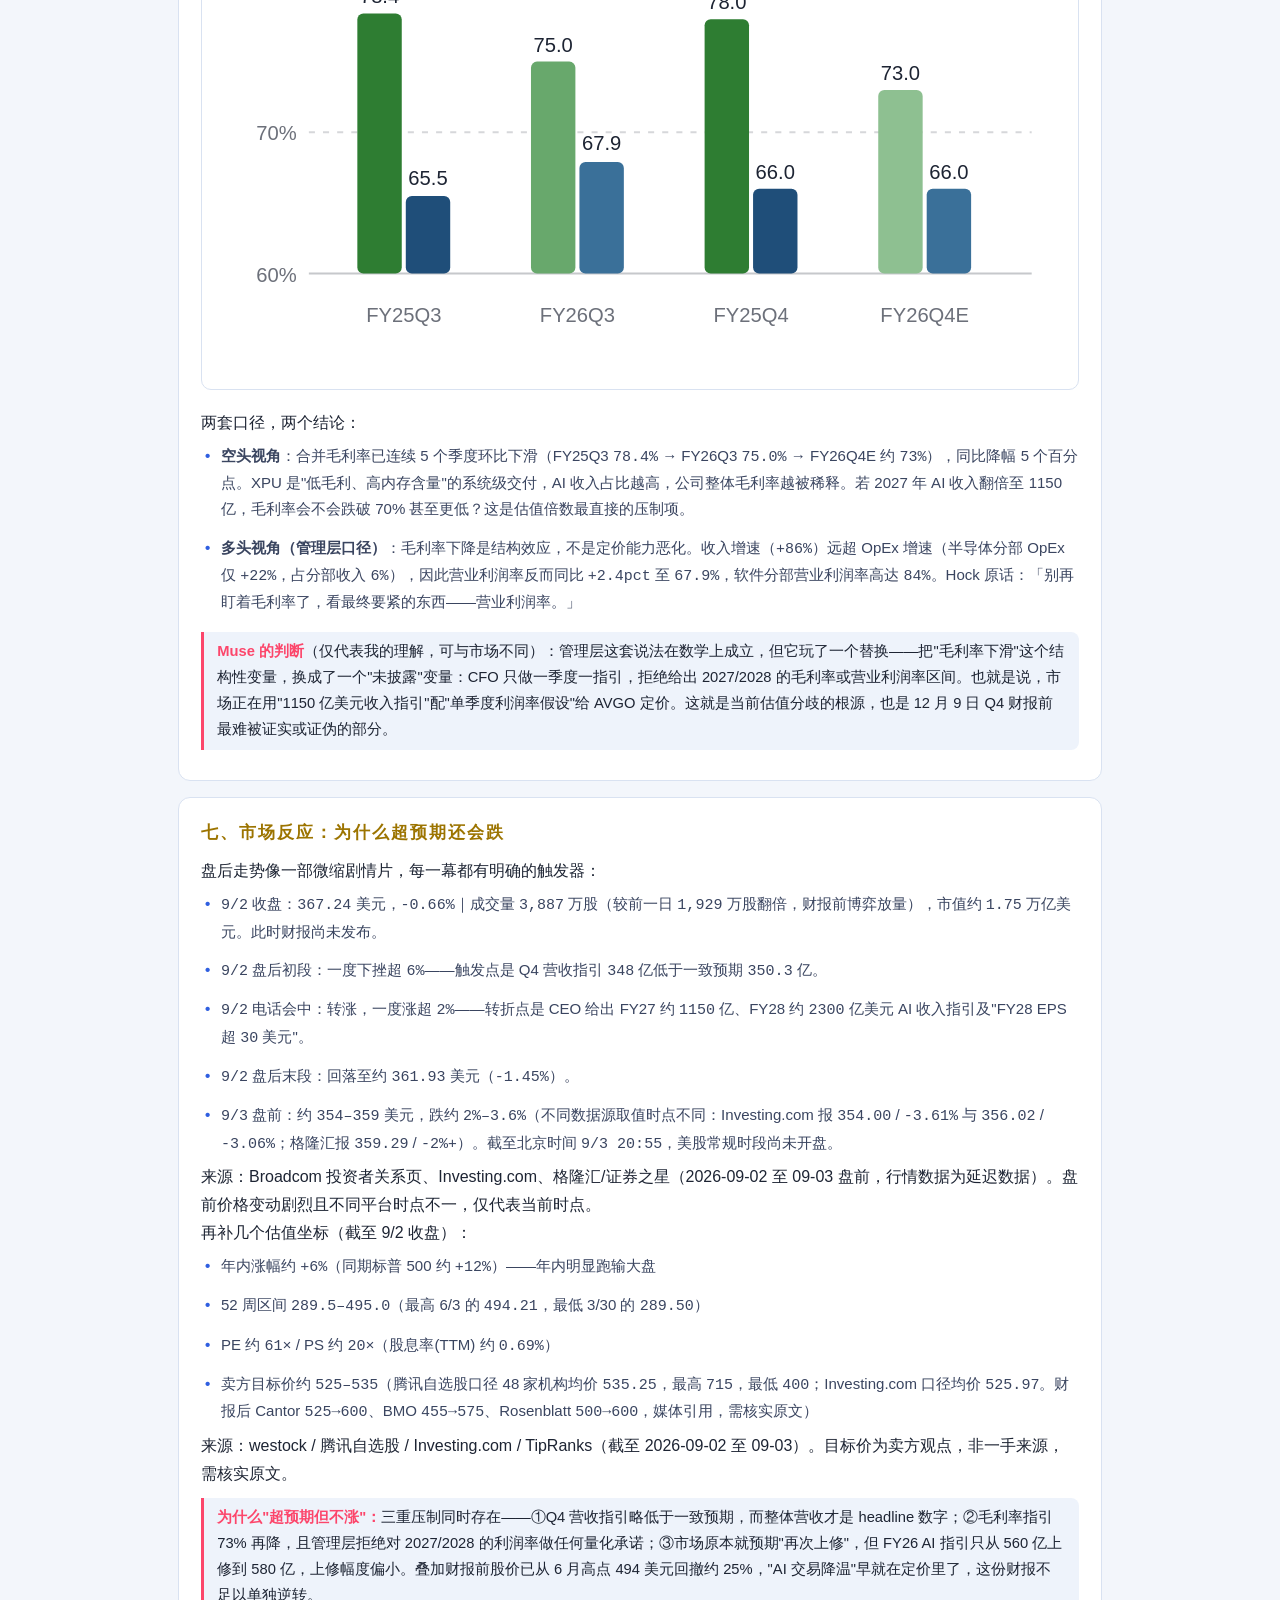
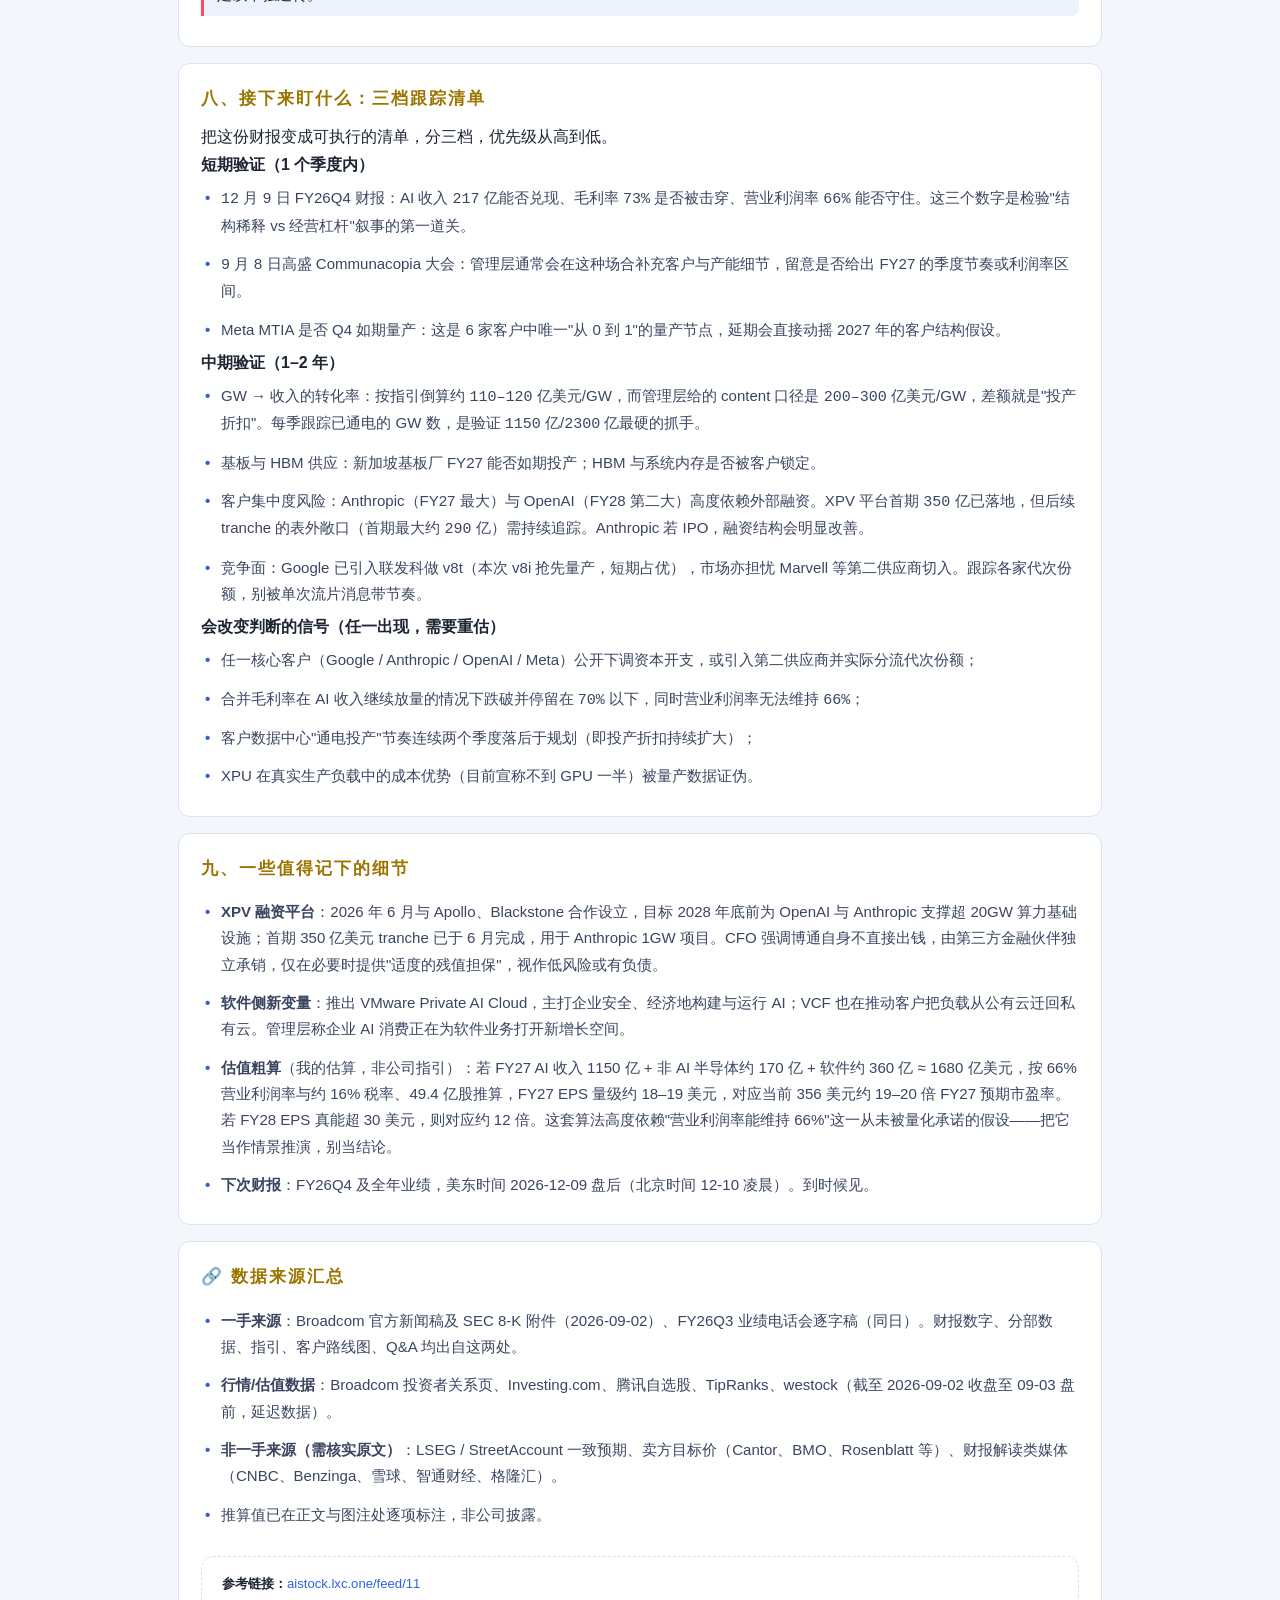
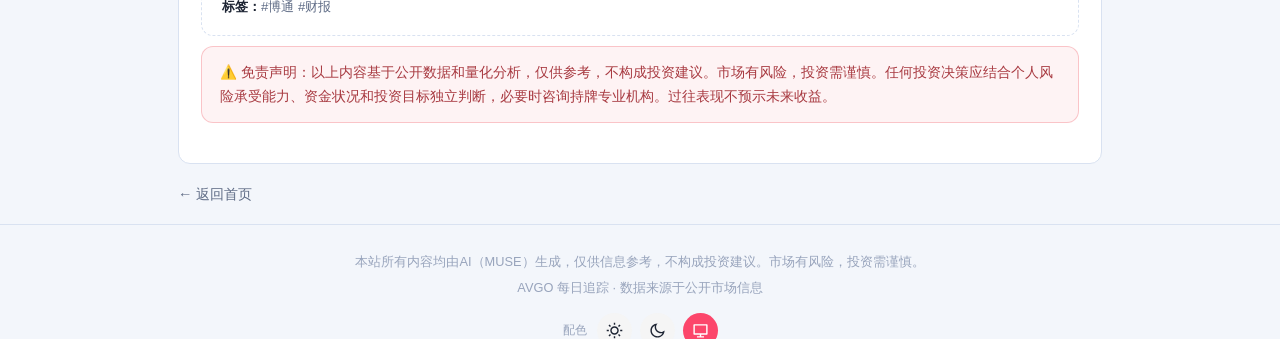
==== commit ff2d8966: "发布 AVGO 每日资讯网站：articles/fy26q3-earnings.html" ====
--- a/articles/fy26q3-earnings.html
+++ b/articles/fy26q3-earnings.html
@@ -19,7 +19,11 @@
 <p class="subtitle">每日更新的 Broadcom (NASDAQ: AVGO) 中文投资资讯站</p>
 </div>
 </div>
-<nav class="nav">
+<button class="menu-toggle" type="button" aria-label="打开菜单" aria-expanded="false" aria-controls="site-nav">
+<svg class="icon-menu" viewBox="0 0 24 24" fill="none" stroke="currentColor" stroke-width="2" stroke-linecap="round" aria-hidden="true"><path d="M4 7h16M4 12h16M4 17h16"/></svg>
+<svg class="icon-close" viewBox="0 0 24 24" fill="none" stroke="currentColor" stroke-width="2" stroke-linecap="round" aria-hidden="true"><path d="M6 6l12 12M18 6L6 18"/></svg>
+</button>
+<nav class="nav" id="site-nav">
 <a href="../index.html">← 返回首页</a>
 </nav>
 </div>
@@ -404,6 +408,7 @@
 </footer>
 
 <script src="../theme.js"></script>
+<script src="../menu.js"></script>
 <script src="../charts.js"></script>
 </body>
 </html>
--- a/styles.css
+++ b/styles.css
@@ -339,9 +339,13 @@
 
 /* ---------- 响应式 ---------- */
 @media (max-width: 640px) {
-  .brand h1 { font-size: 1.1rem; }
-  .subtitle { font-size: 0.75rem; }
-  .nav { gap: 12px; font-size: 0.85rem; }
+  /* 顶栏：小屏幕改双行，第一行品牌、第二行导航 */
+  .site-header .wrap { flex-wrap: wrap; row-gap: 8px; padding-top: 10px; padding-bottom: 10px; }
+  .brand { gap: 10px; min-width: 0; }
+  .ticker-badge { font-size: 0.9rem; padding: 6px 10px; border-radius: 8px; }
+  .brand h1 { font-size: 1.05rem; letter-spacing: 1px; white-space: nowrap; }
+  .subtitle { display: none; }
+  .nav { flex-basis: 100%; gap: 18px; font-size: 0.85rem; border-top: 1px solid var(--border); padding-top: 8px; }
   .price { font-size: 1.8rem; }
   .brief-card, .brief-section, .brief-hero { padding: 16px; }
   .archive-card { flex-wrap: wrap; }
@@ -370,9 +374,9 @@
 .chart-figure svg { width: 100%; height: auto; display: block; }
 .chart-figure.narrow svg { max-width: 340px; margin: 0 auto; }
 
-/* Fido 观点标注 */
-.fido-note { border-left: 3px solid var(--rin-pink); padding: 0.5em 0.9em; margin: 0.7em 0; background: var(--card-hover); border-radius: 0 8px 8px 0; font-size: 0.92rem; }
-.fido-note strong { color: var(--rin-pink); }
+/* Muse 观点标注 */
+.muse-note { border-left: 3px solid var(--rin-pink); padding: 0.5em 0.9em; margin: 0.7em 0; background: var(--card-hover); border-radius: 0 8px 8px 0; font-size: 0.92rem; }
+.muse-note strong { color: var(--rin-pink); }
 .article-meta { color: var(--muted, #8a94a6); font-size: 0.85rem; margin-top: 0.4em; }
 .article-meta a { color: inherit; }
 .qa { border-left: 3px solid var(--border); padding: 0.2em 0 0.2em 1em; margin: 1em 0; }
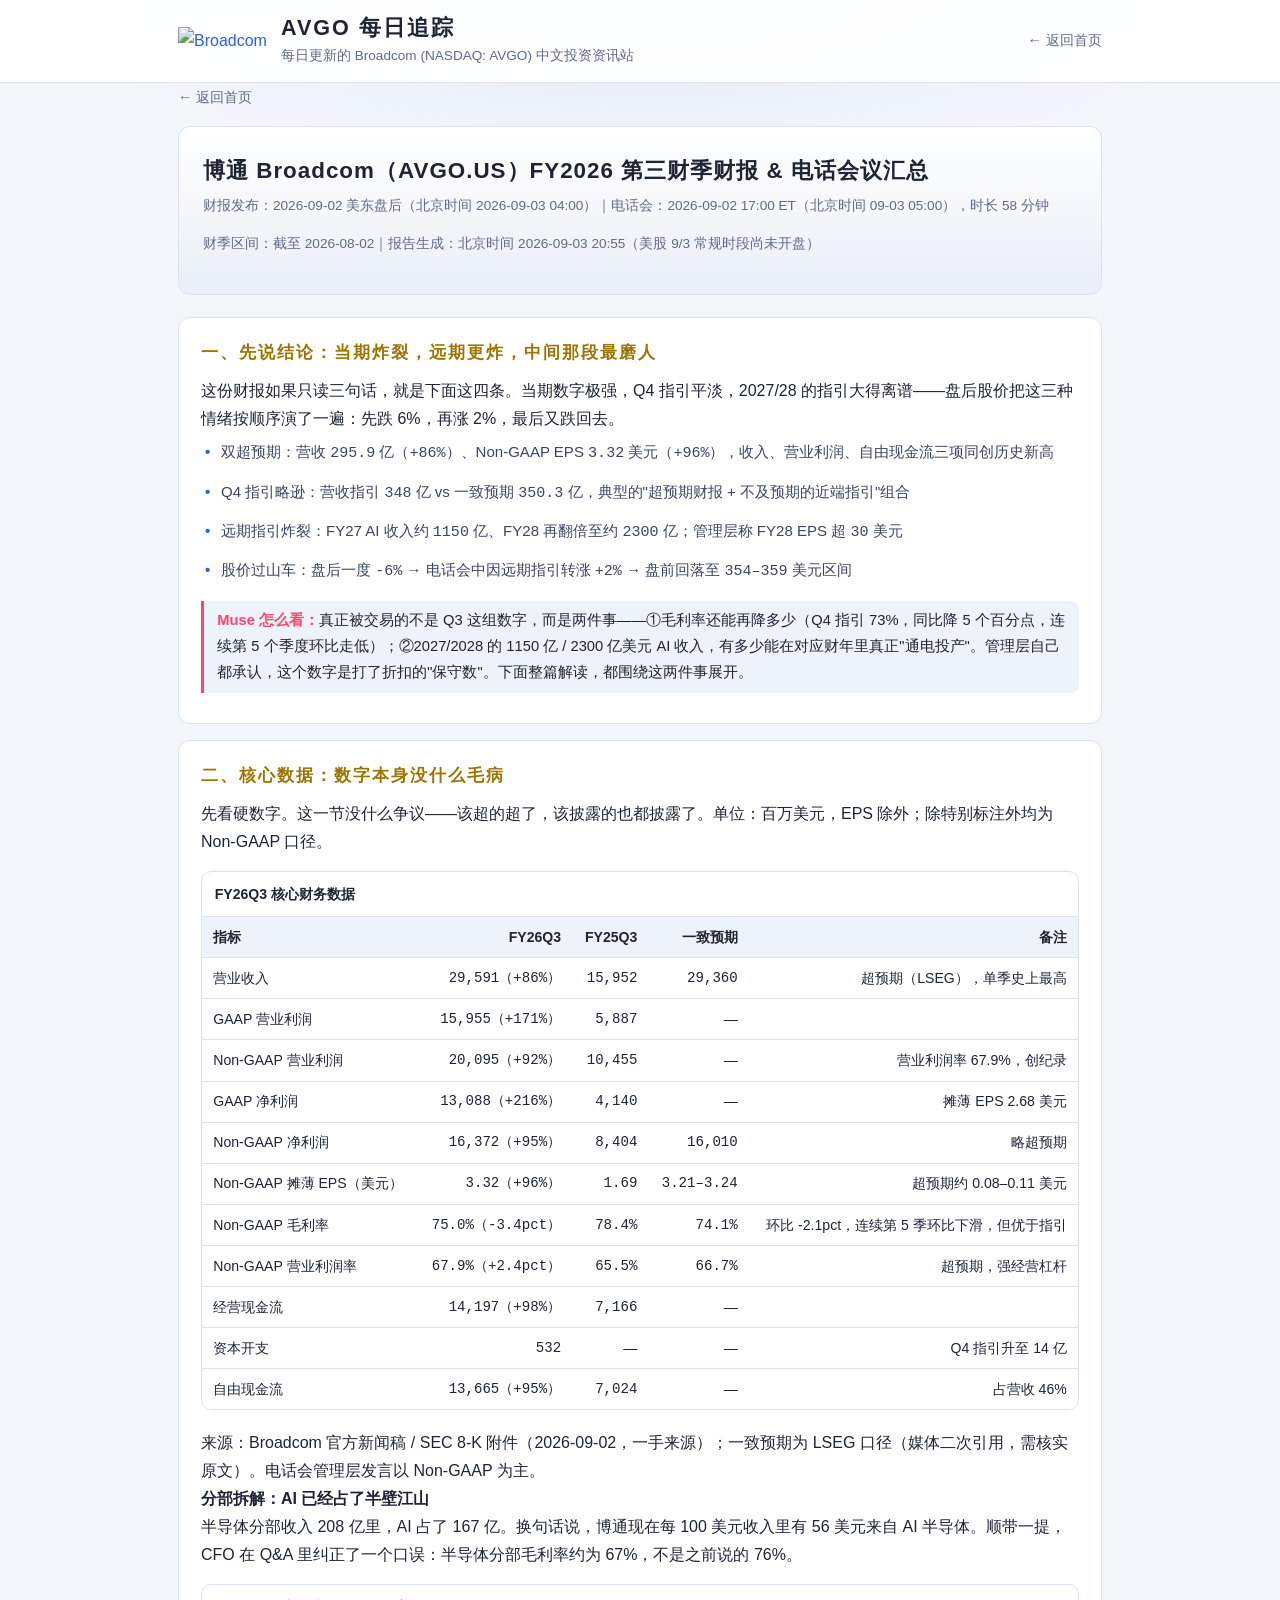
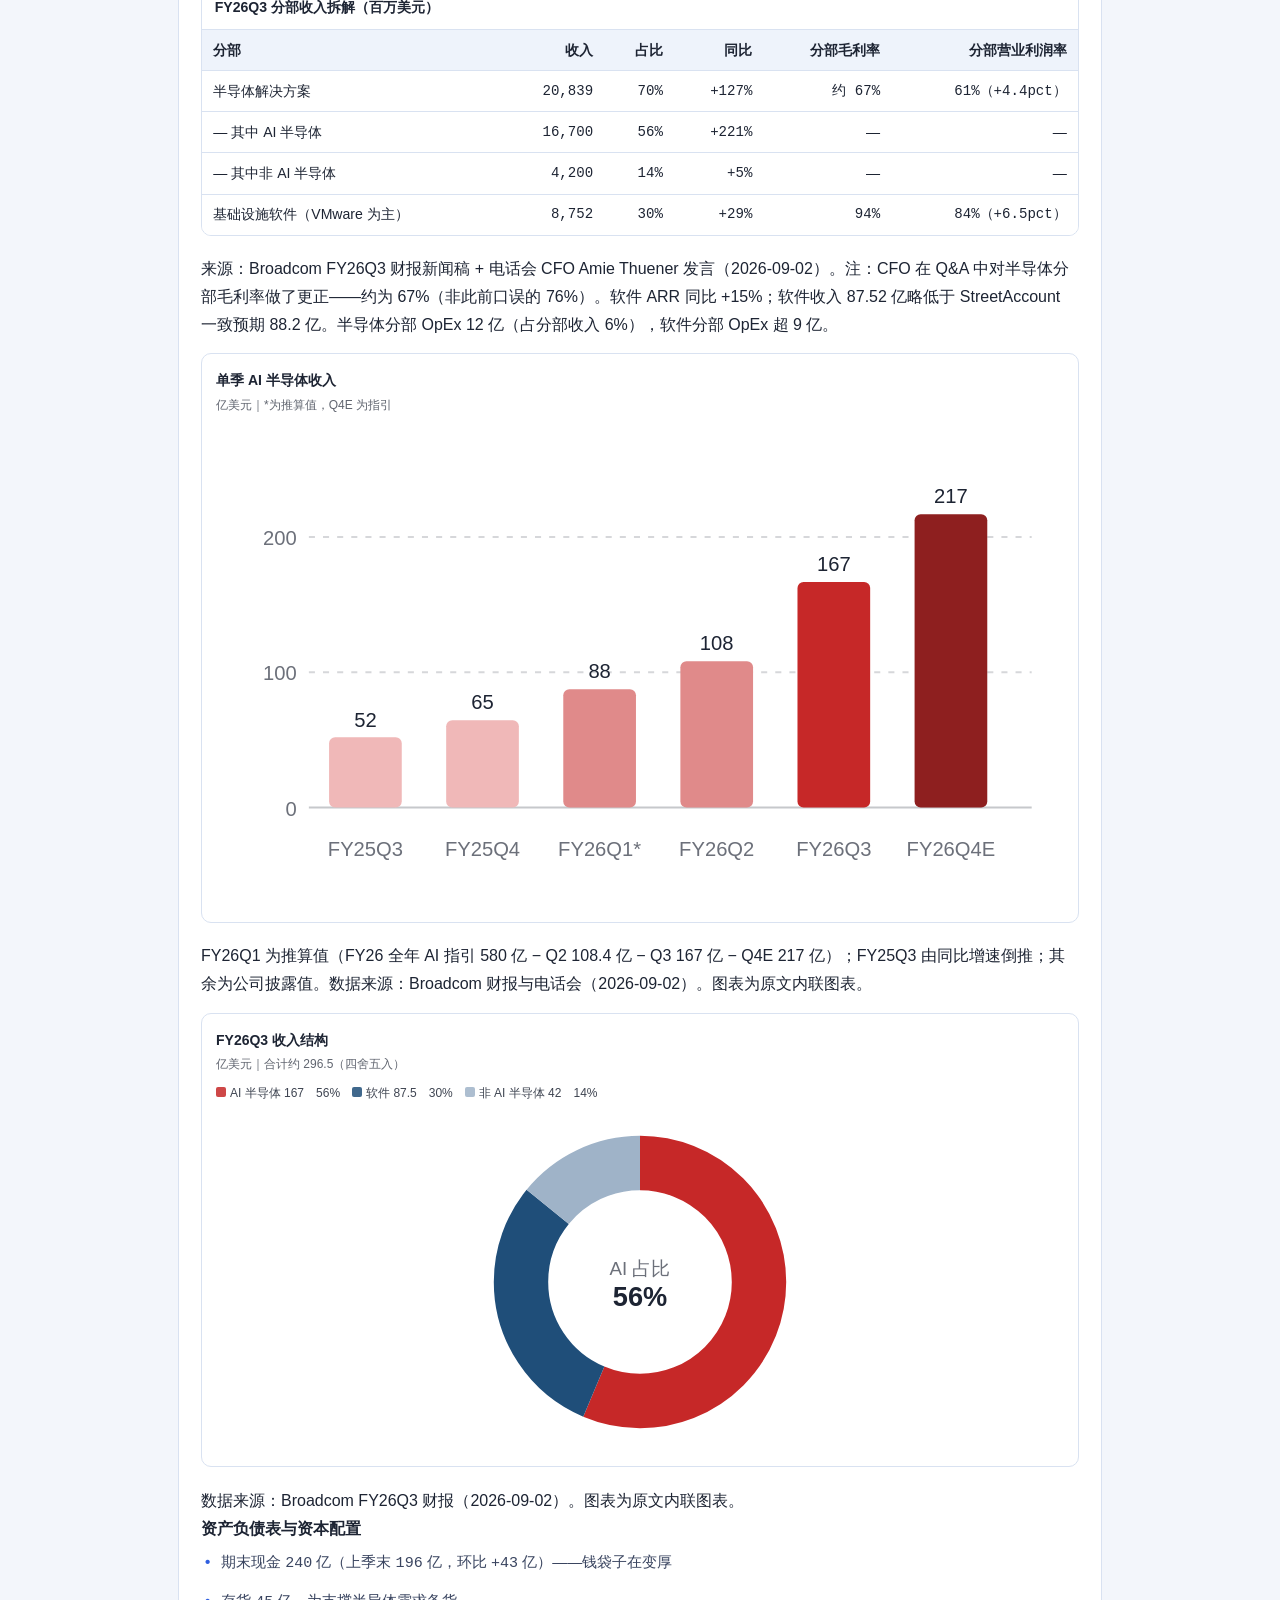
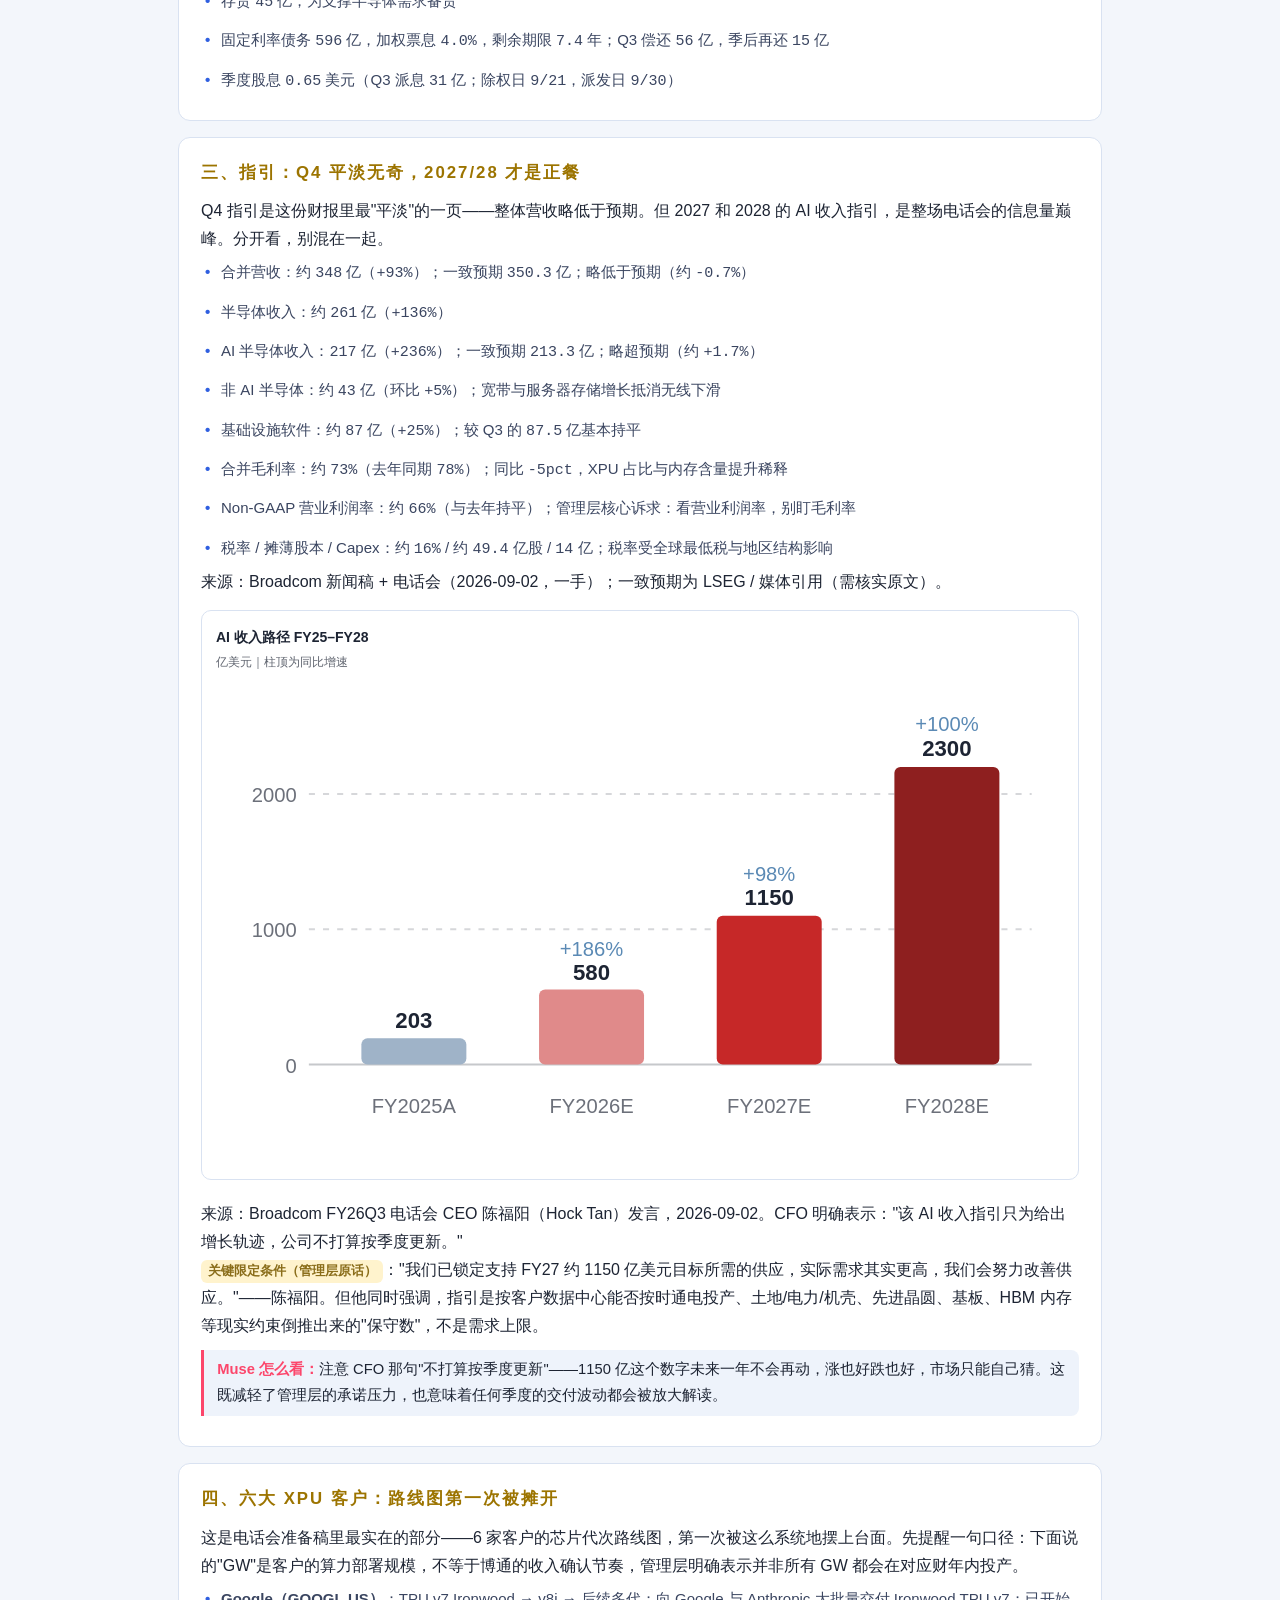
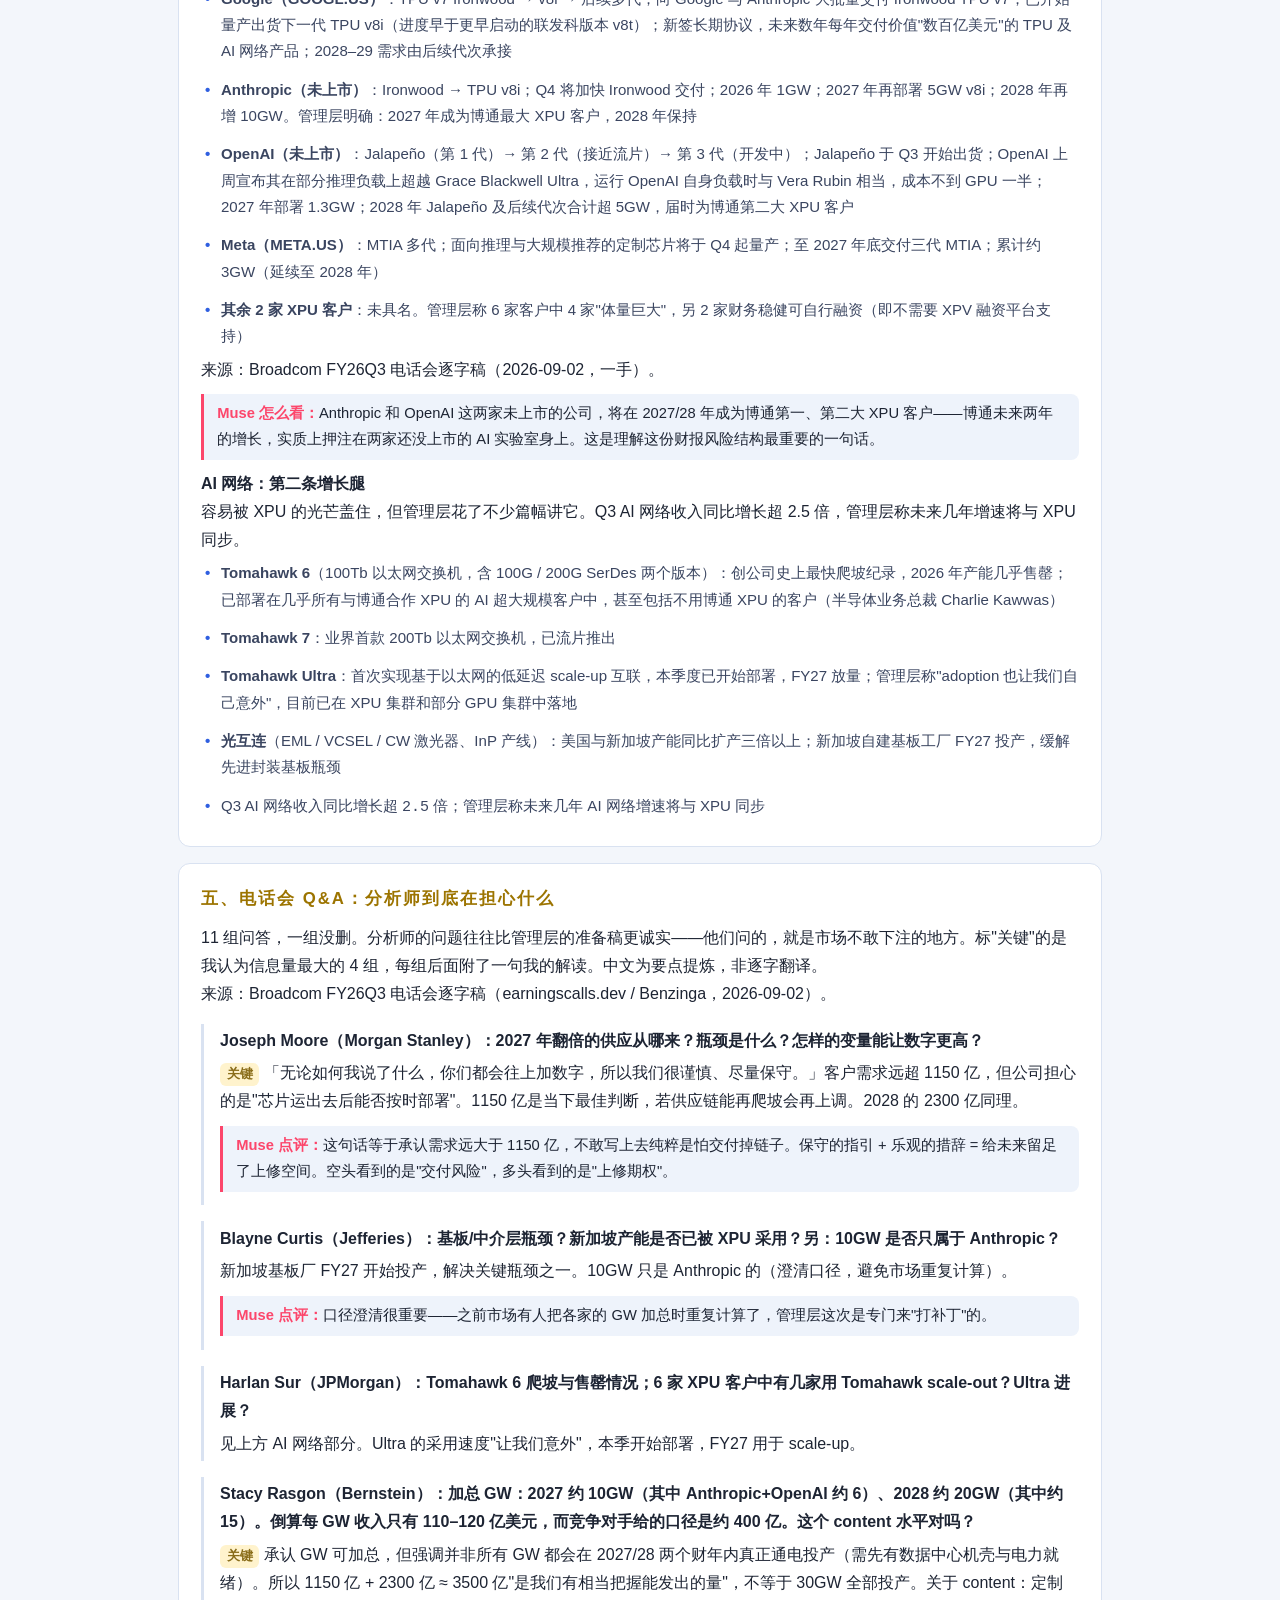
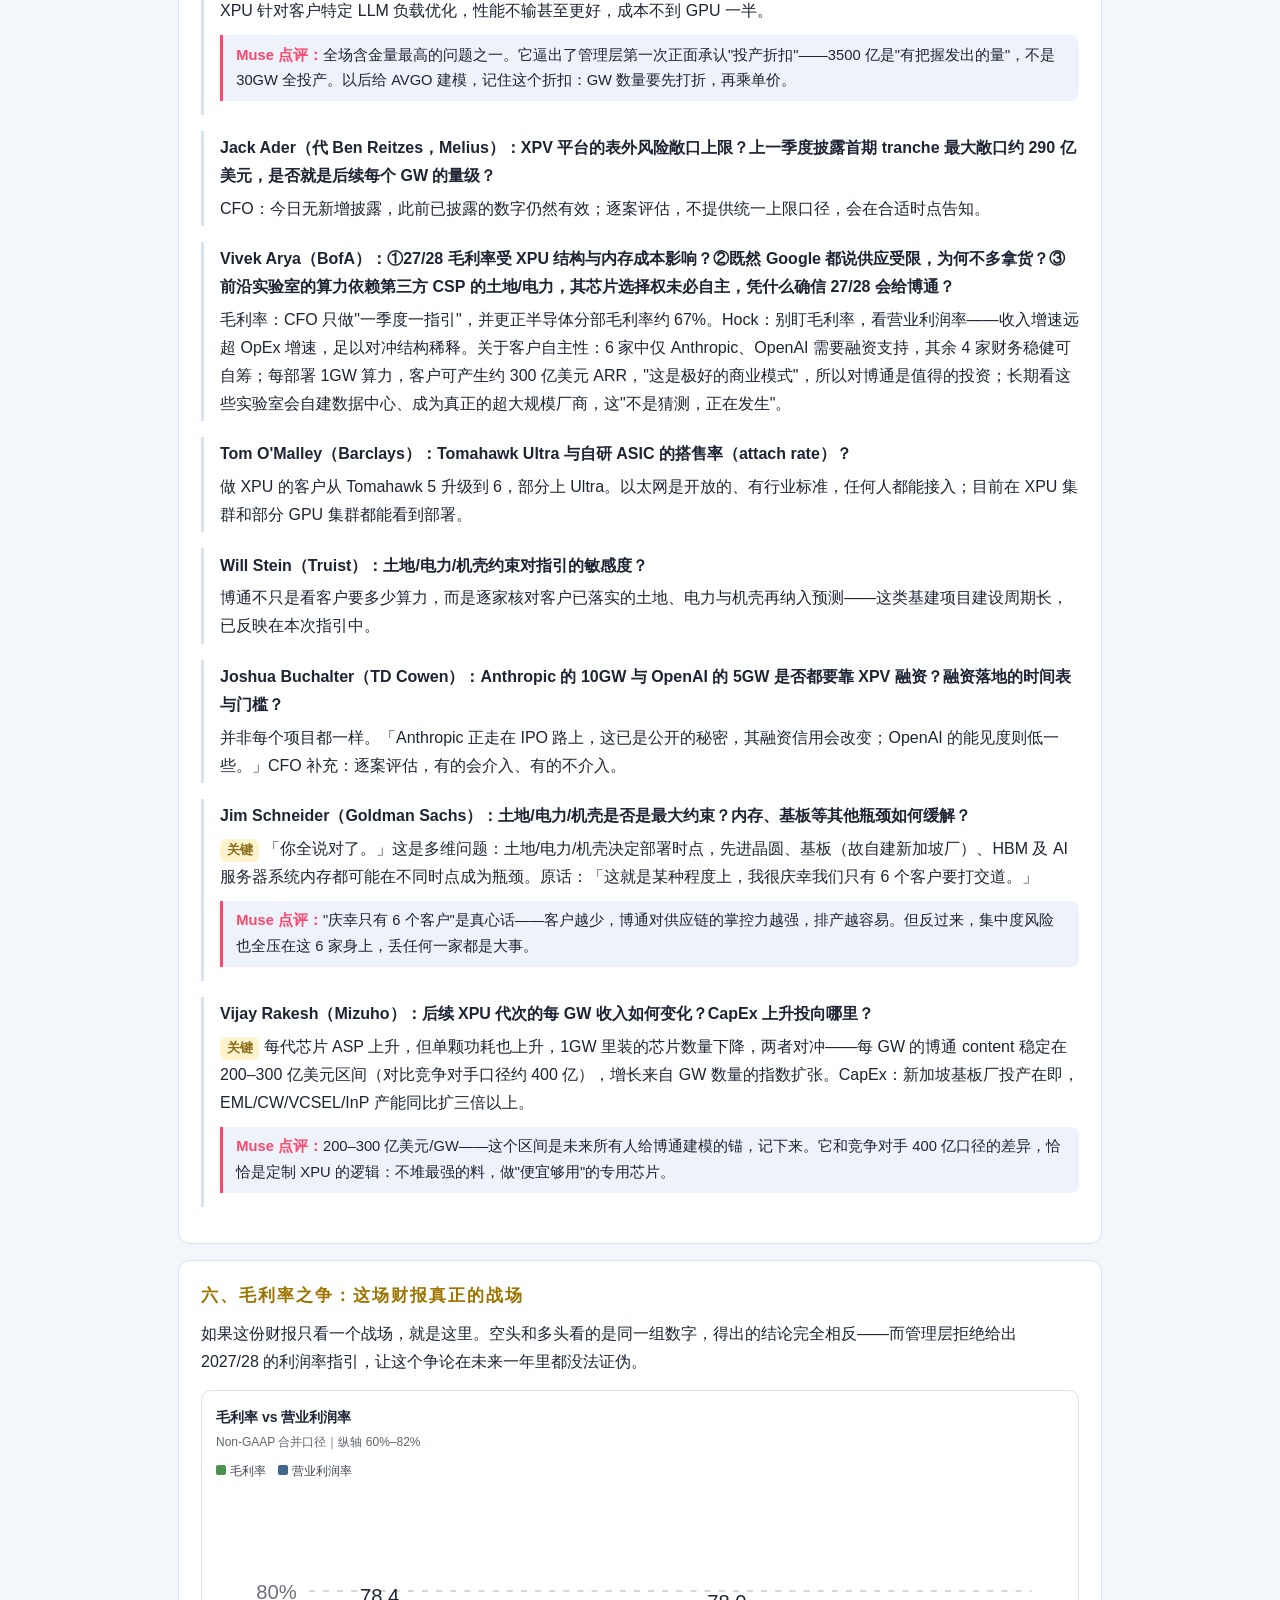
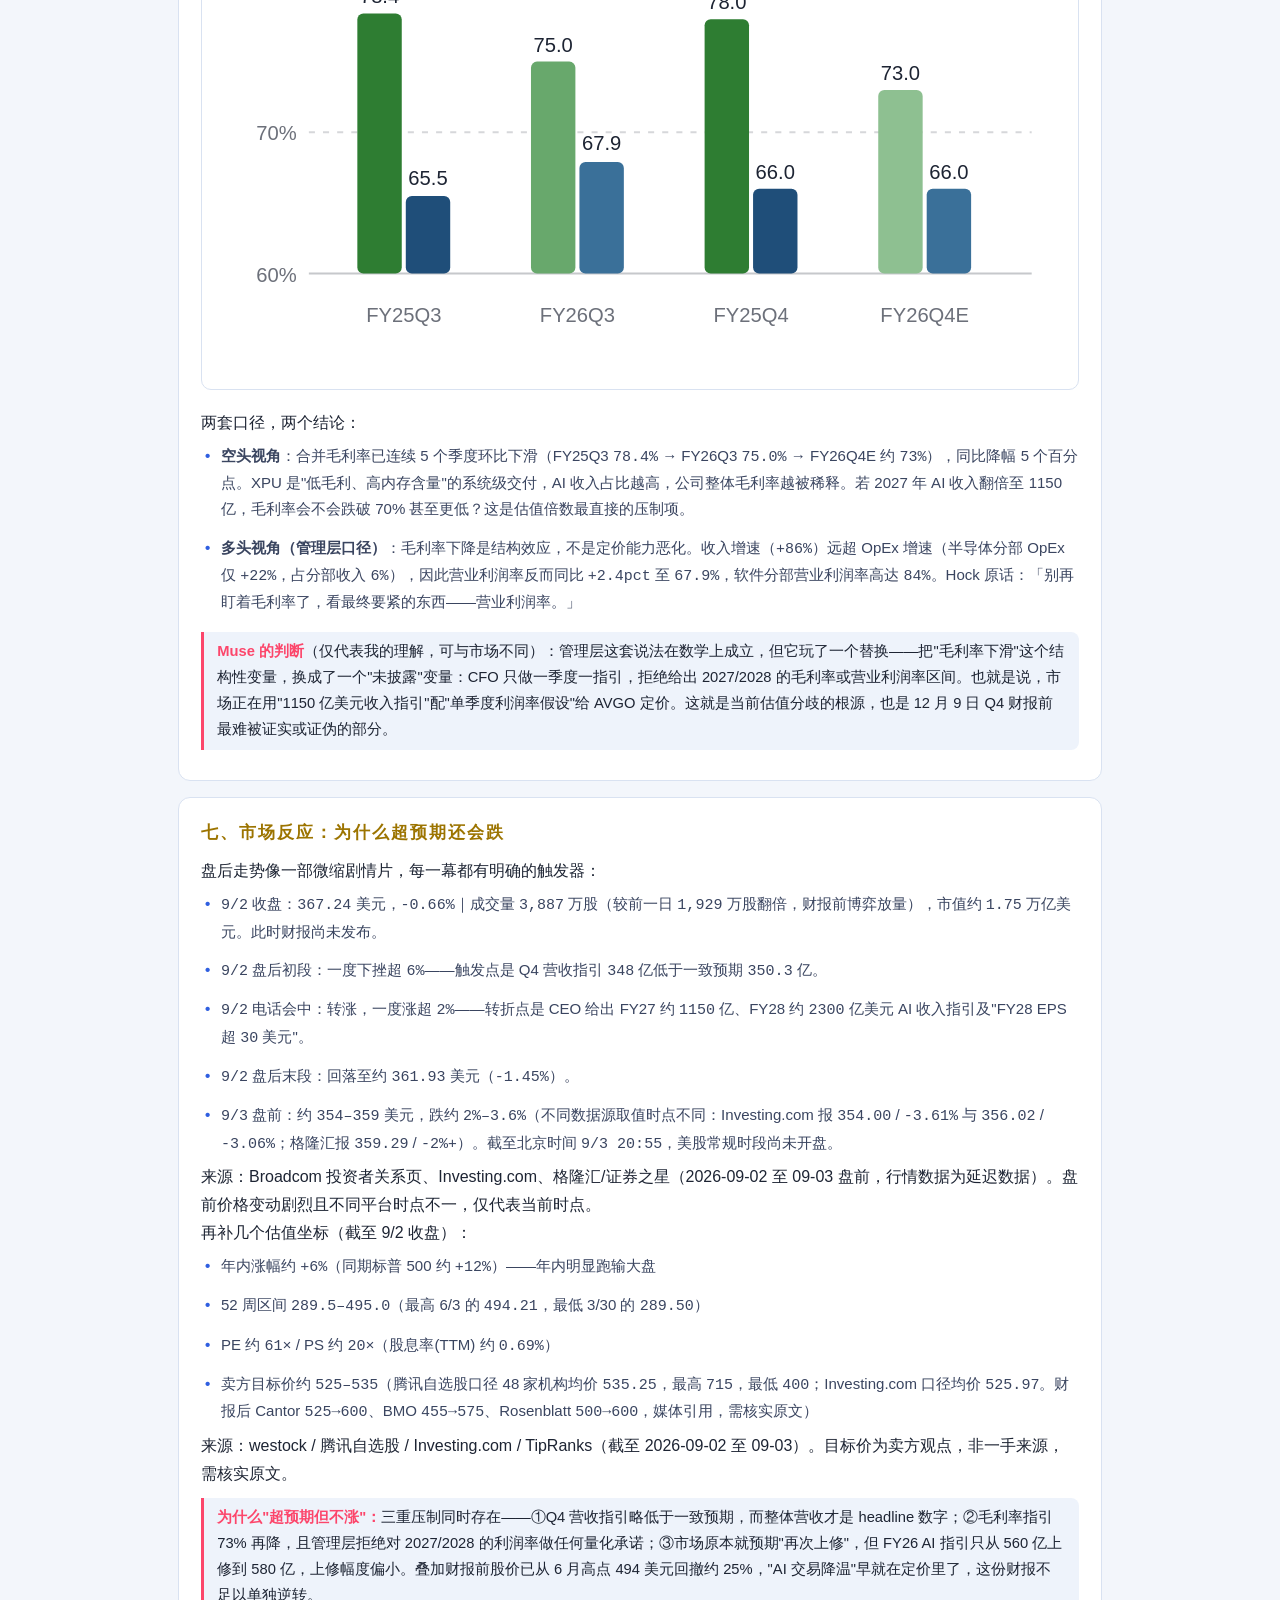
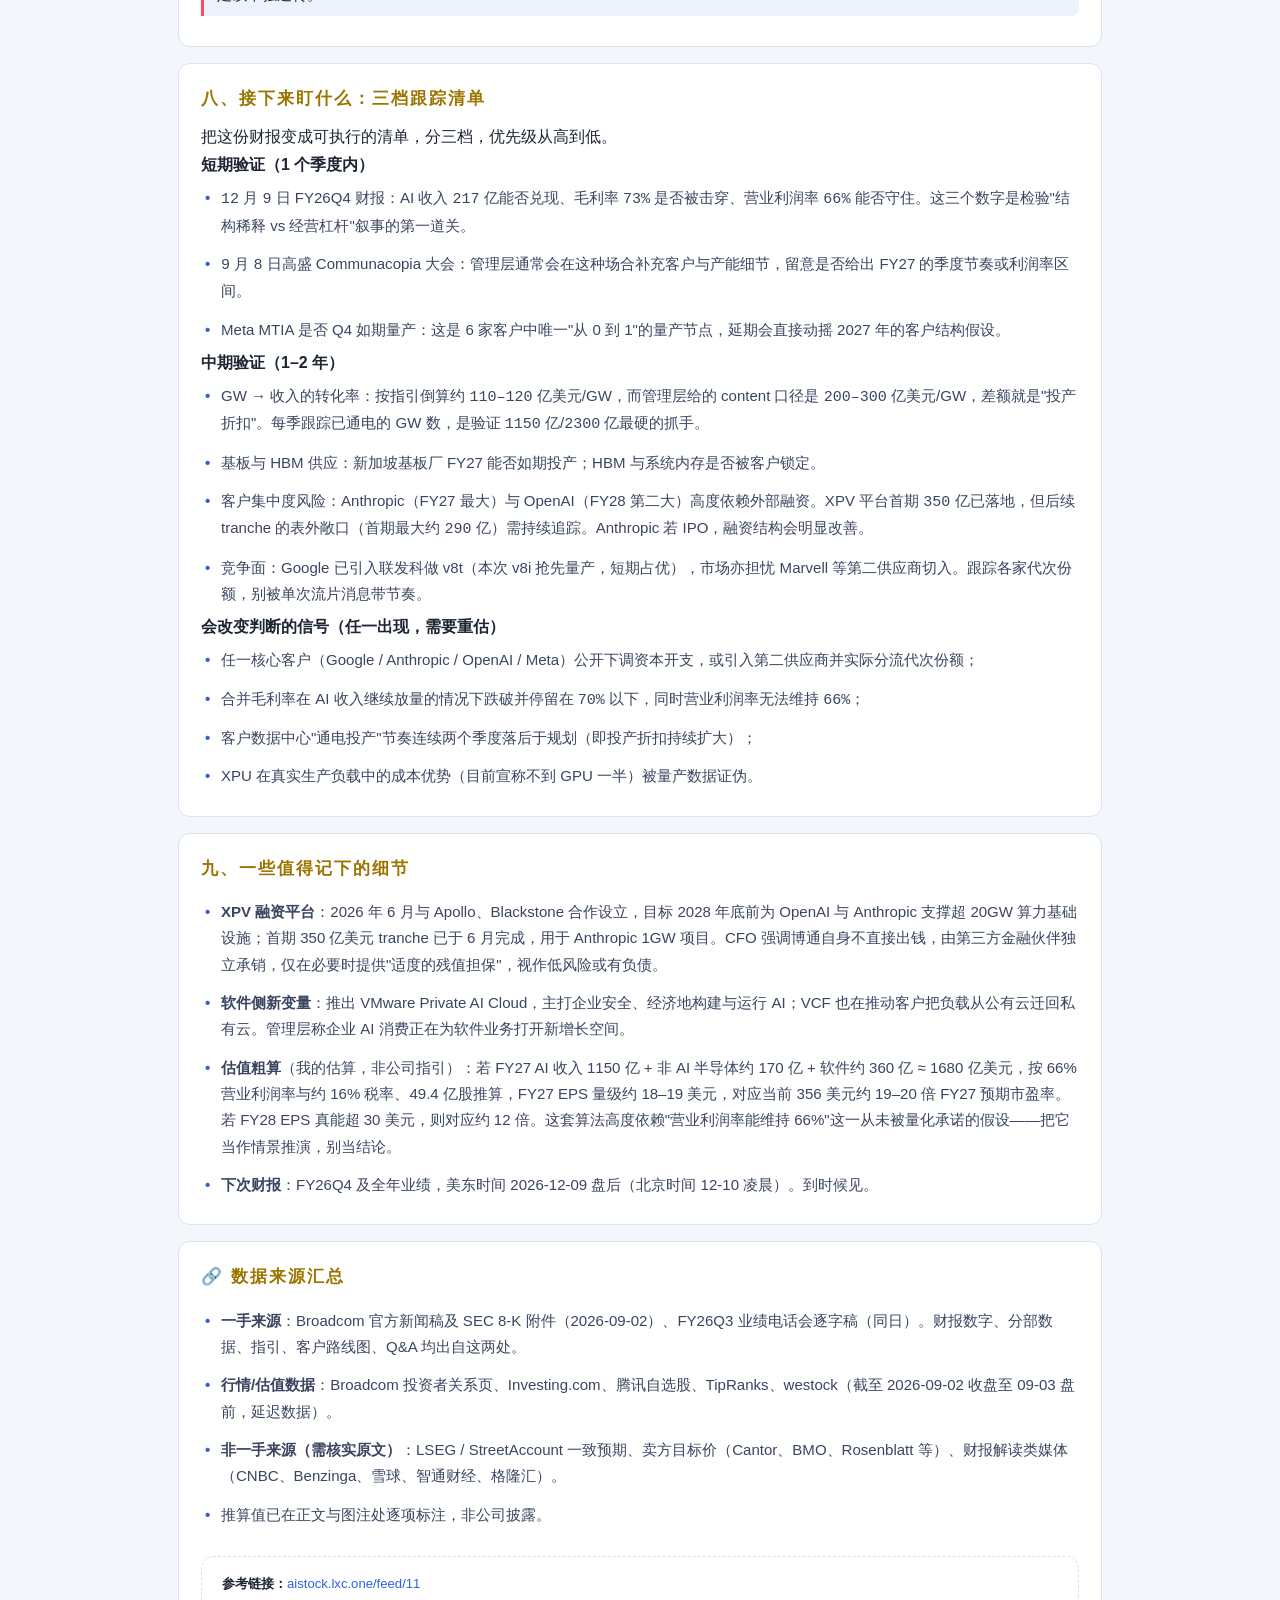
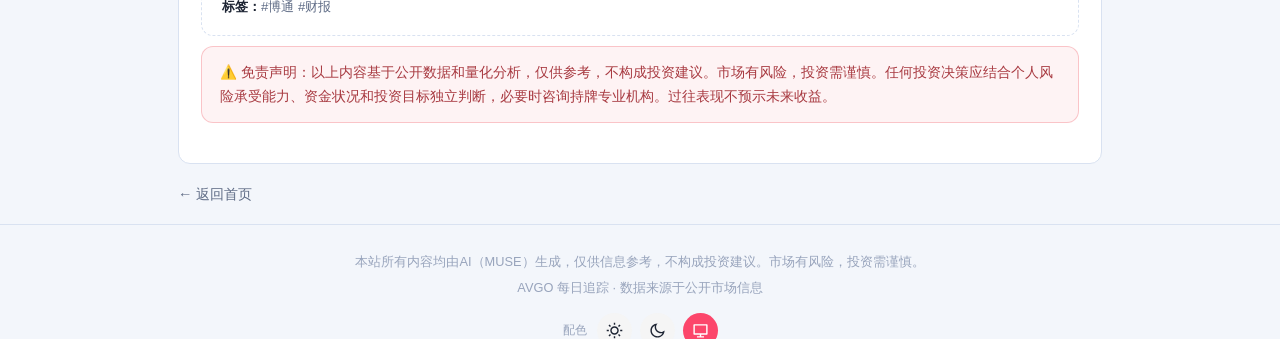
==== commit 3906d093: "发布 AVGO 每日资讯网站：articles/fy26q3-earnings.html" ====
--- a/articles/fy26q3-earnings.html
+++ b/articles/fy26q3-earnings.html
@@ -13,7 +13,7 @@
 <header class="site-header">
 <div class="wrap">
 <div class="brand">
-<span class="ticker-badge">AVGO</span>
+<a class="brand-logo-link" href="https://www.broadcom.com" target="_blank" rel="noopener" aria-label="Broadcom 官网"><img class="brand-logo" src="../assets/broadcom-logo.png" alt="Broadcom"></a>
 <div>
 <h1>AVGO 每日追踪</h1>
 <p class="subtitle">每日更新的 Broadcom (NASDAQ: AVGO) 中文投资资讯站</p>
--- a/styles.css
+++ b/styles.css
@@ -122,6 +122,9 @@
 .nav a { color: var(--muted); }
 .nav a:hover { color: var(--text); text-decoration: none; }
 
+/* 汉堡菜单按钮：桌面端隐藏 */
+.menu-toggle { display: none; }
+
 /* ---------- 通用区块 ---------- */
 main { padding: 26px 0 40px; }
 section { margin-bottom: 36px; }
@@ -339,13 +342,29 @@
 
 /* ---------- 响应式 ---------- */
 @media (max-width: 640px) {
-  /* 顶栏：小屏幕改双行，第一行品牌、第二行导航 */
-  .site-header .wrap { flex-wrap: wrap; row-gap: 8px; padding-top: 10px; padding-bottom: 10px; }
-  .brand { gap: 10px; min-width: 0; }
+  /* 顶栏：小屏幕第一行只放品牌 + 汉堡按钮，导航折叠为下拉菜单 */
+  .site-header .wrap { flex-wrap: wrap; row-gap: 0; padding-top: 10px; padding-bottom: 10px; }
+  .brand { gap: 10px; min-width: 0; flex: 1 1 auto; }
   .ticker-badge { font-size: 0.9rem; padding: 6px 10px; border-radius: 8px; }
   .brand h1 { font-size: 1.05rem; letter-spacing: 1px; white-space: nowrap; }
   .subtitle { display: none; }
-  .nav { flex-basis: 100%; gap: 18px; font-size: 0.85rem; border-top: 1px solid var(--border); padding-top: 8px; }
+  .menu-toggle {
+    display: inline-flex; align-items: center; justify-content: center; flex: 0 0 auto;
+    width: 38px; height: 38px; border: 1px solid var(--border); border-radius: 10px;
+    background: var(--card); color: var(--text); cursor: pointer; padding: 0;
+  }
+  .menu-toggle:active { background: var(--card-hover); }
+  .menu-toggle svg { width: 20px; height: 20px; display: block; }
+  .menu-toggle .icon-close { display: none; }
+  .site-header.nav-open .menu-toggle .icon-menu { display: none; }
+  .site-header.nav-open .menu-toggle .icon-close { display: block; }
+  .nav {
+    display: none; flex: 1 1 100%; flex-direction: column; gap: 0;
+    border-top: 1px solid var(--border); margin-top: 10px; padding-top: 4px;
+  }
+  .site-header.nav-open .nav { display: flex; }
+  .nav a { padding: 10px 4px; border-bottom: 1px solid var(--border); font-size: 0.9rem; }
+  .nav a:last-child { border-bottom: none; }
   .price { font-size: 1.8rem; }
   .brief-card, .brief-section, .brief-hero { padding: 16px; }
   .archive-card { flex-wrap: wrap; }
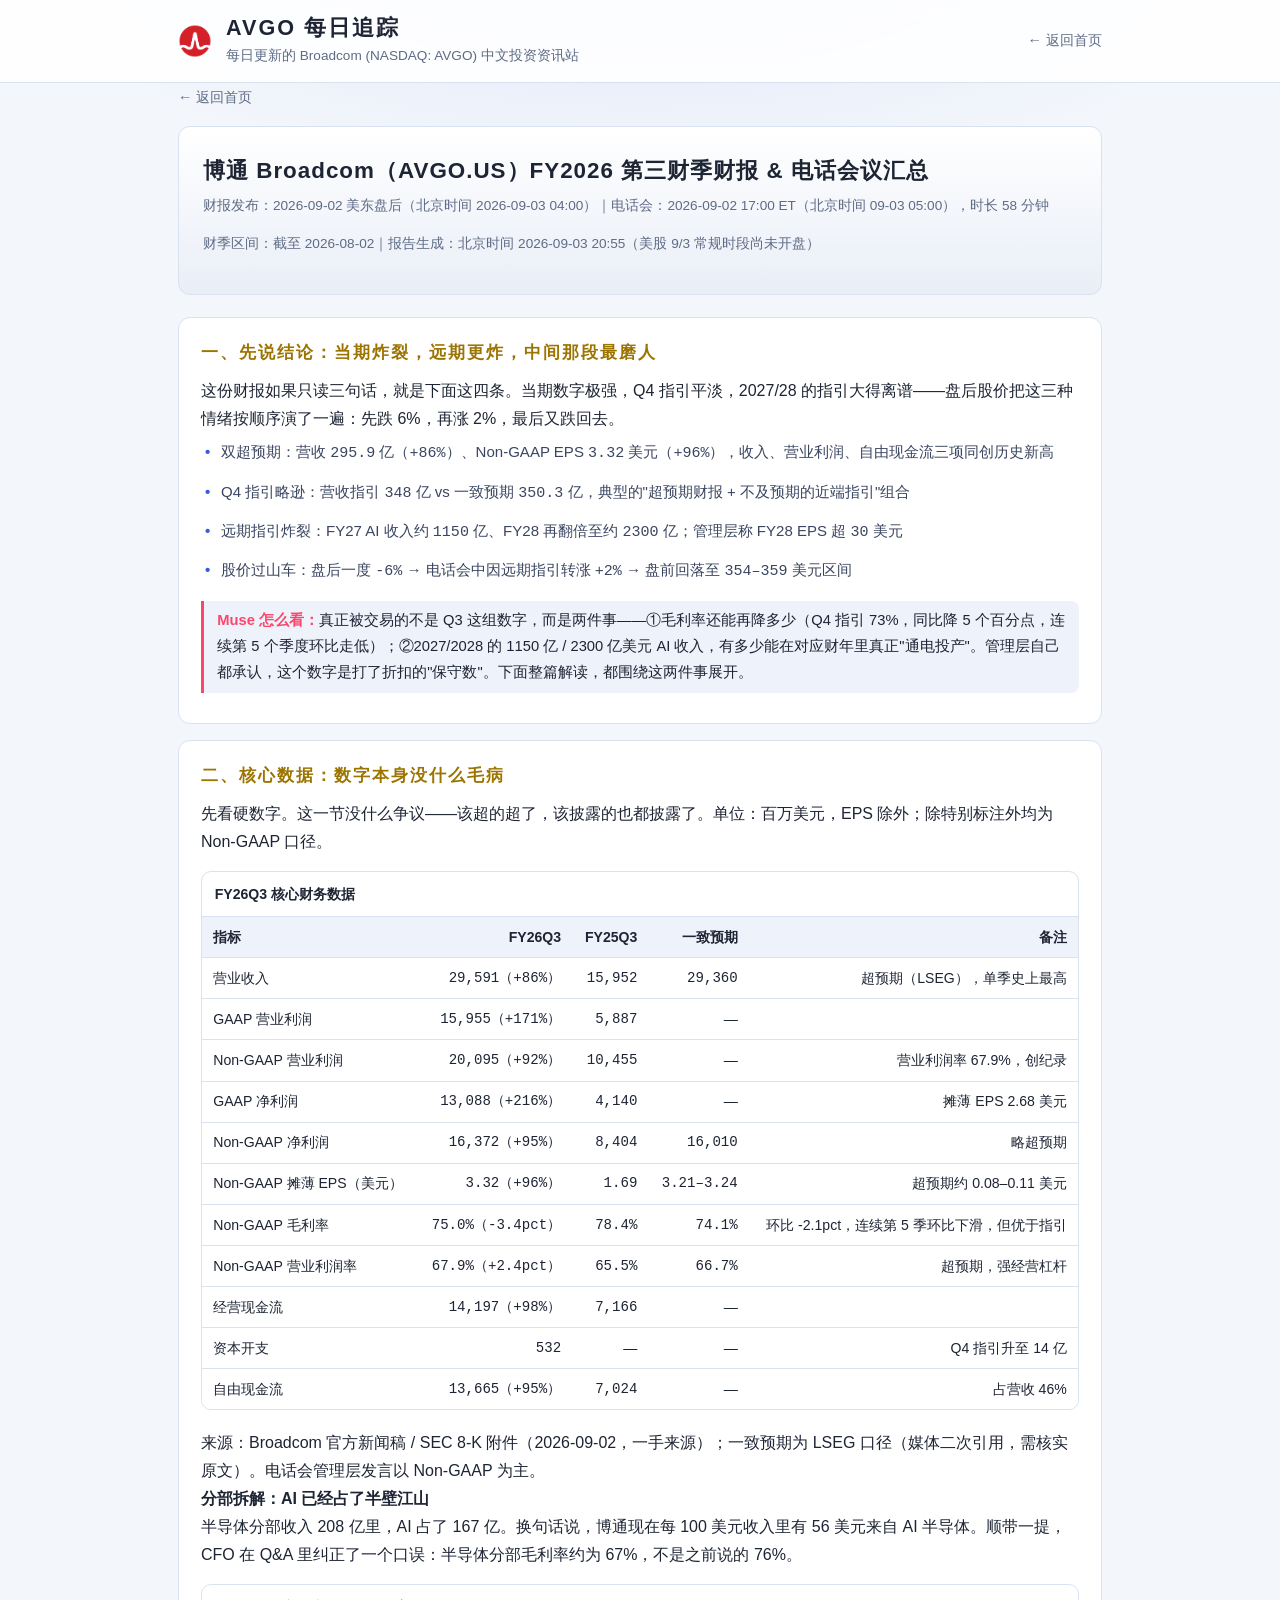
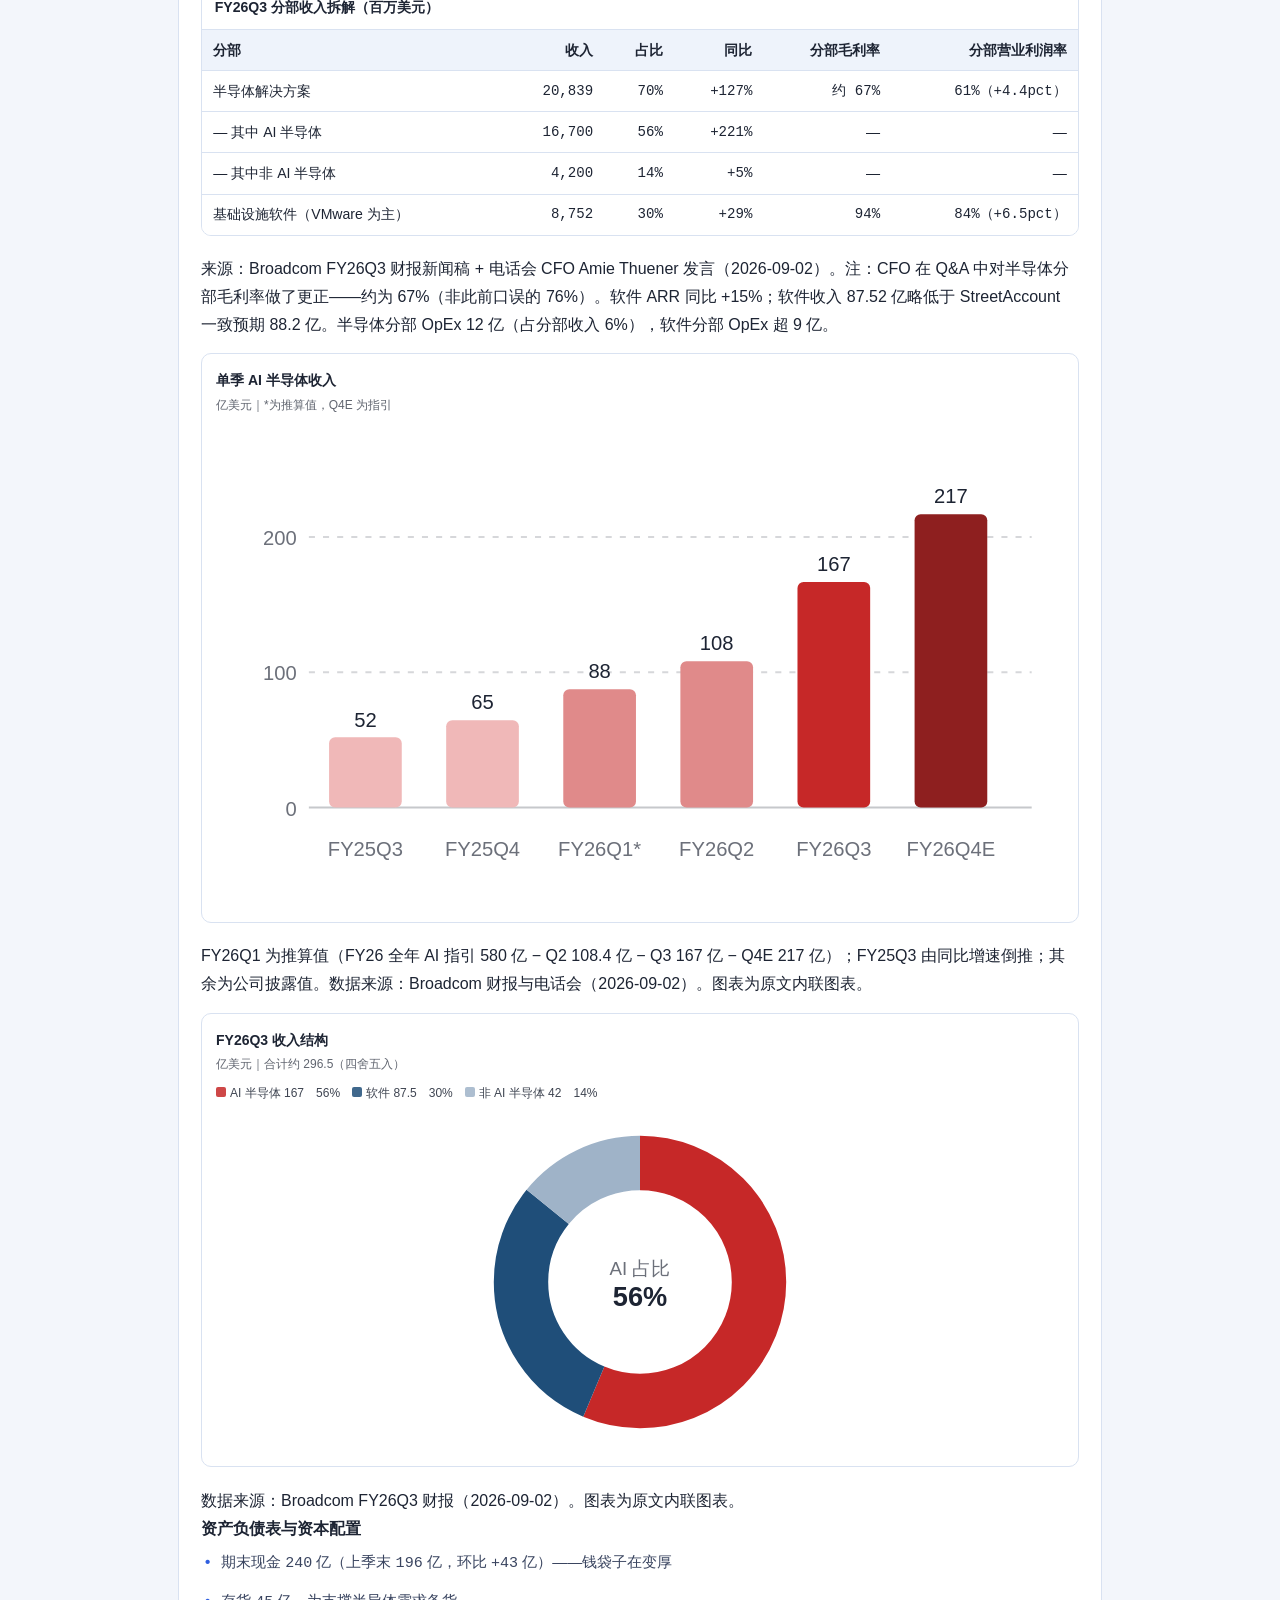
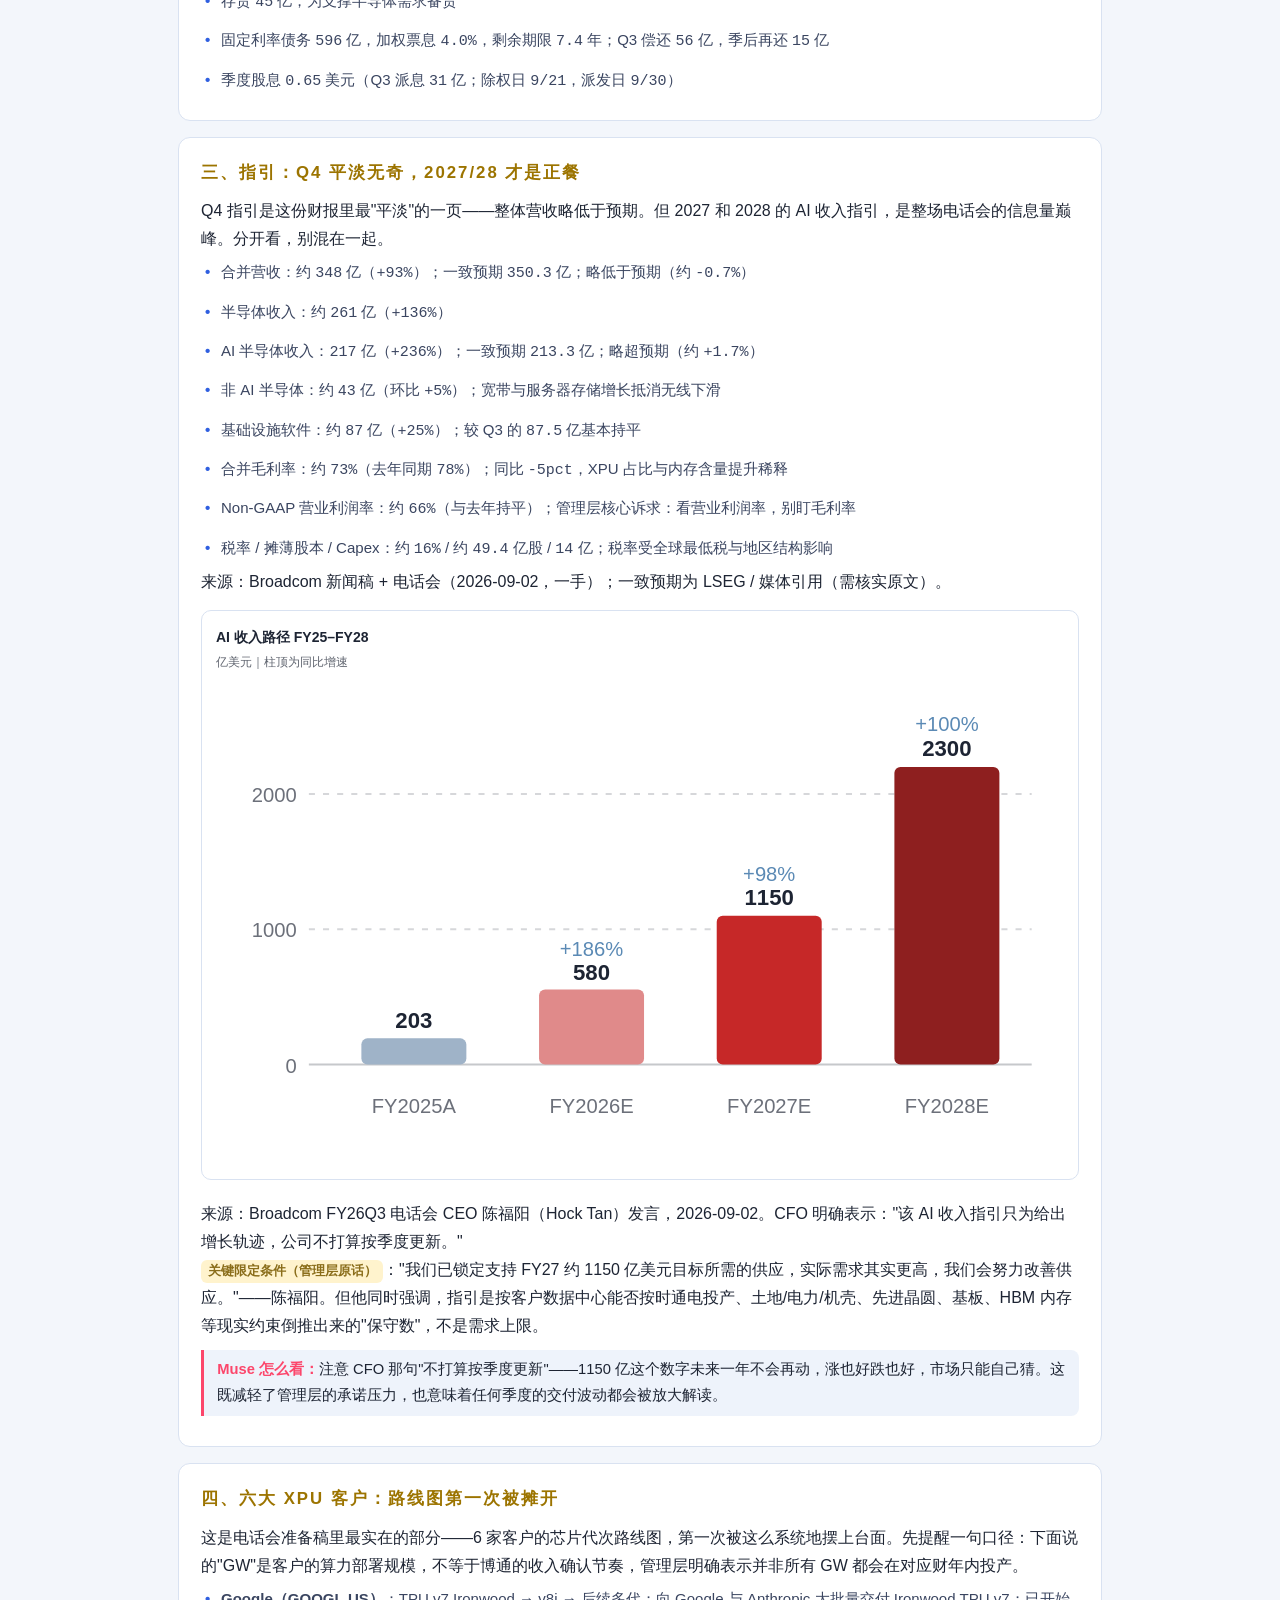
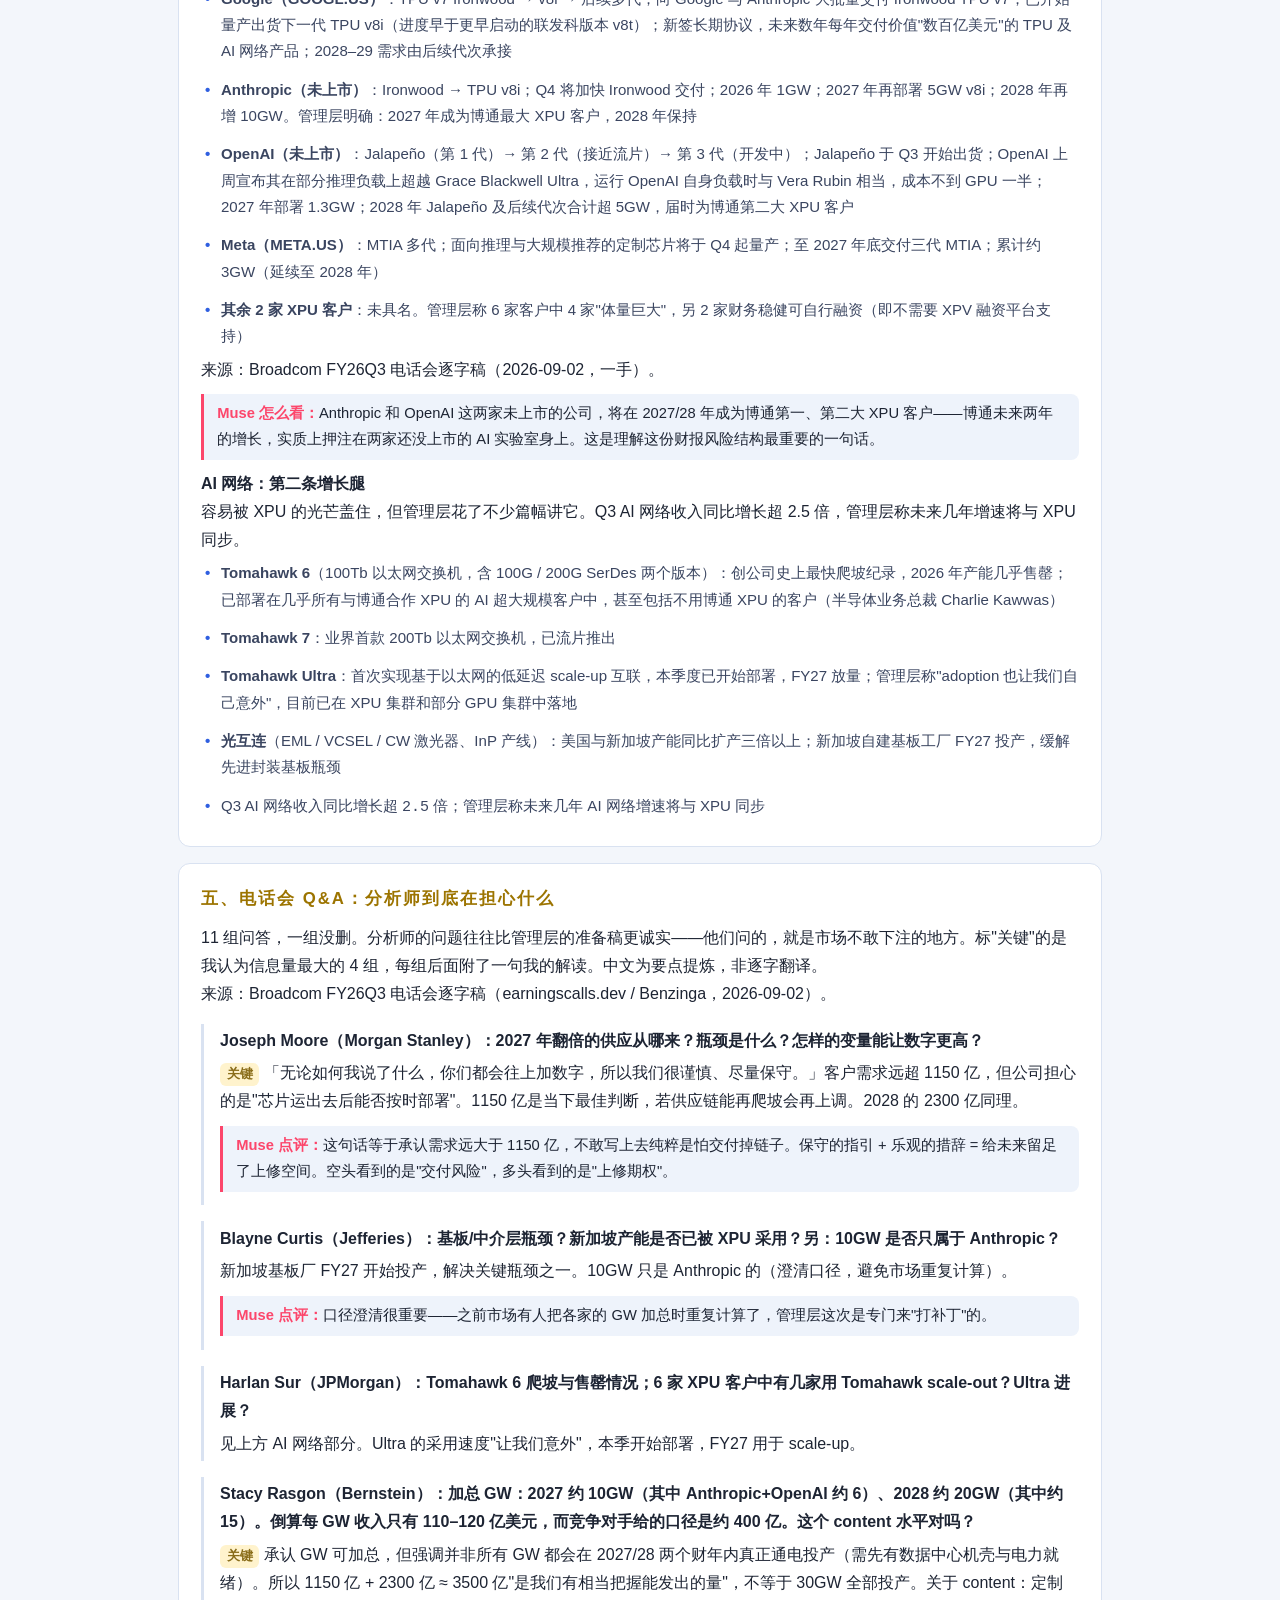
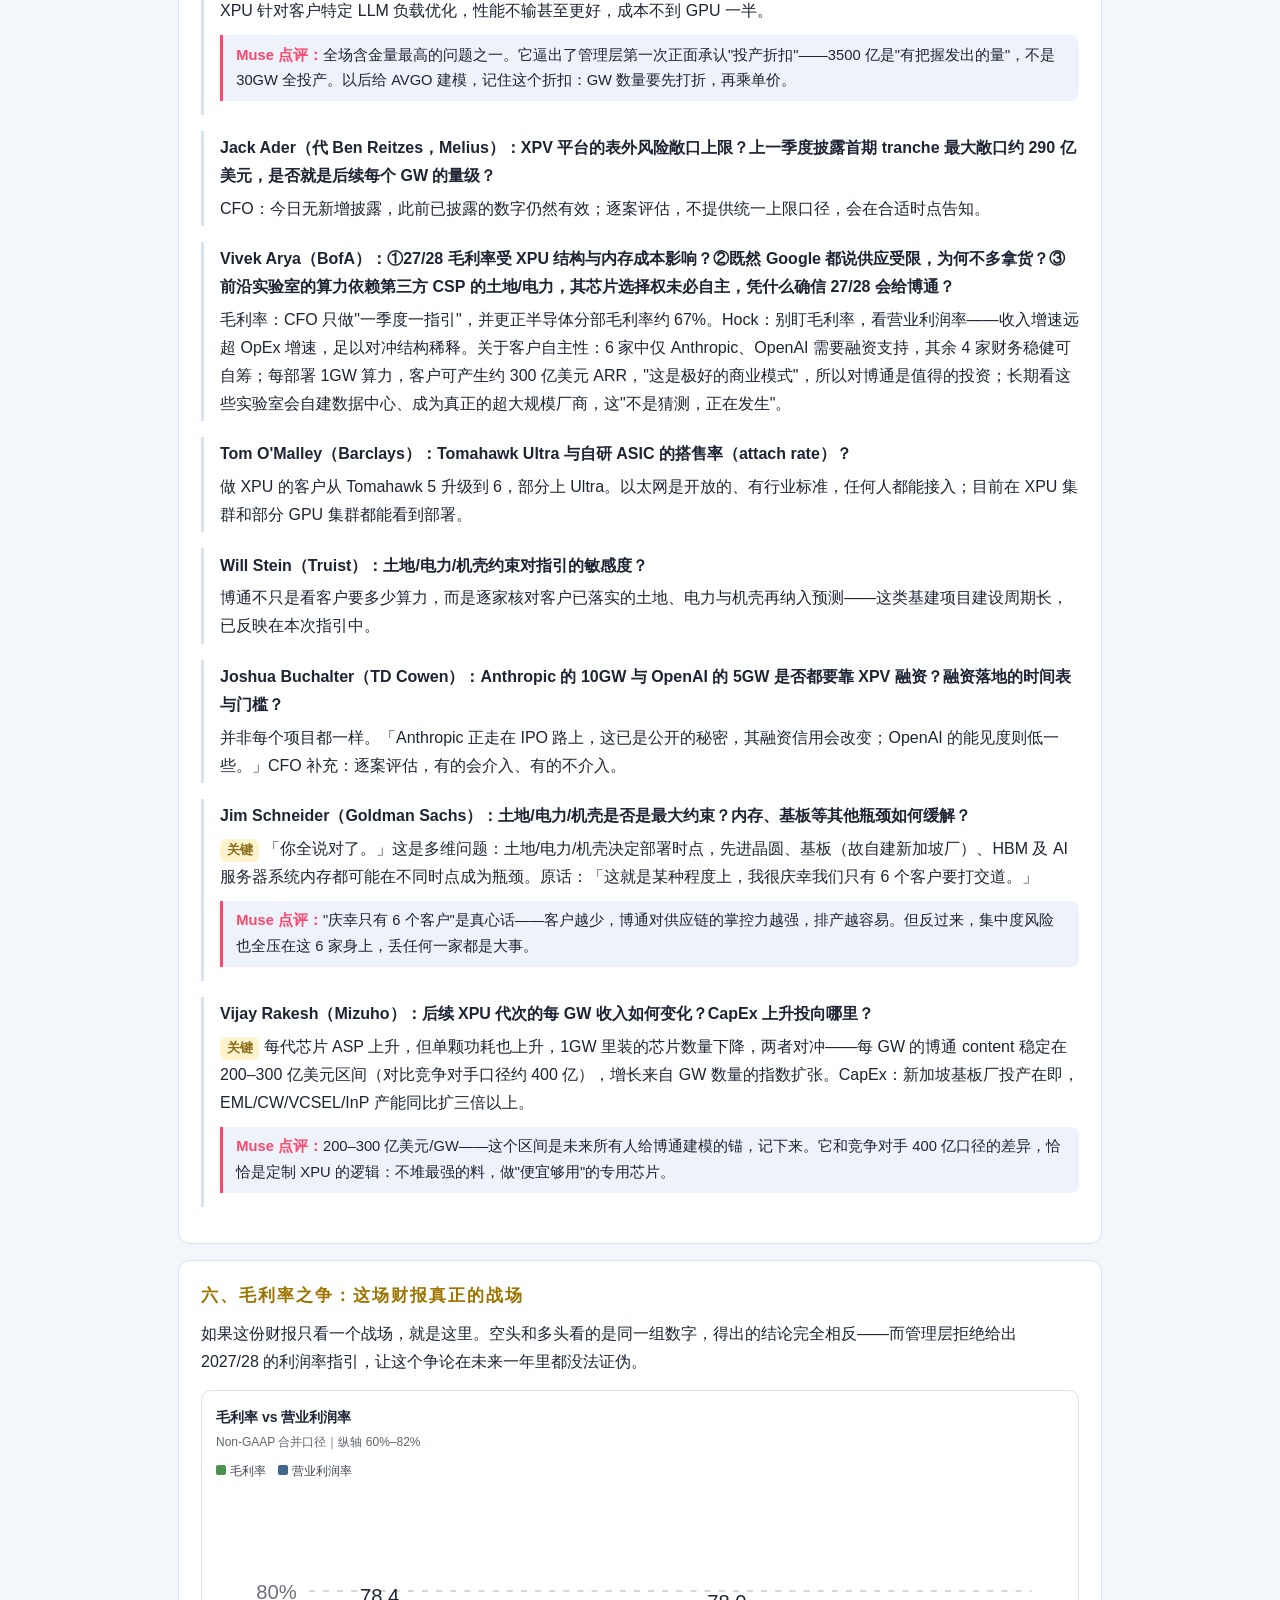
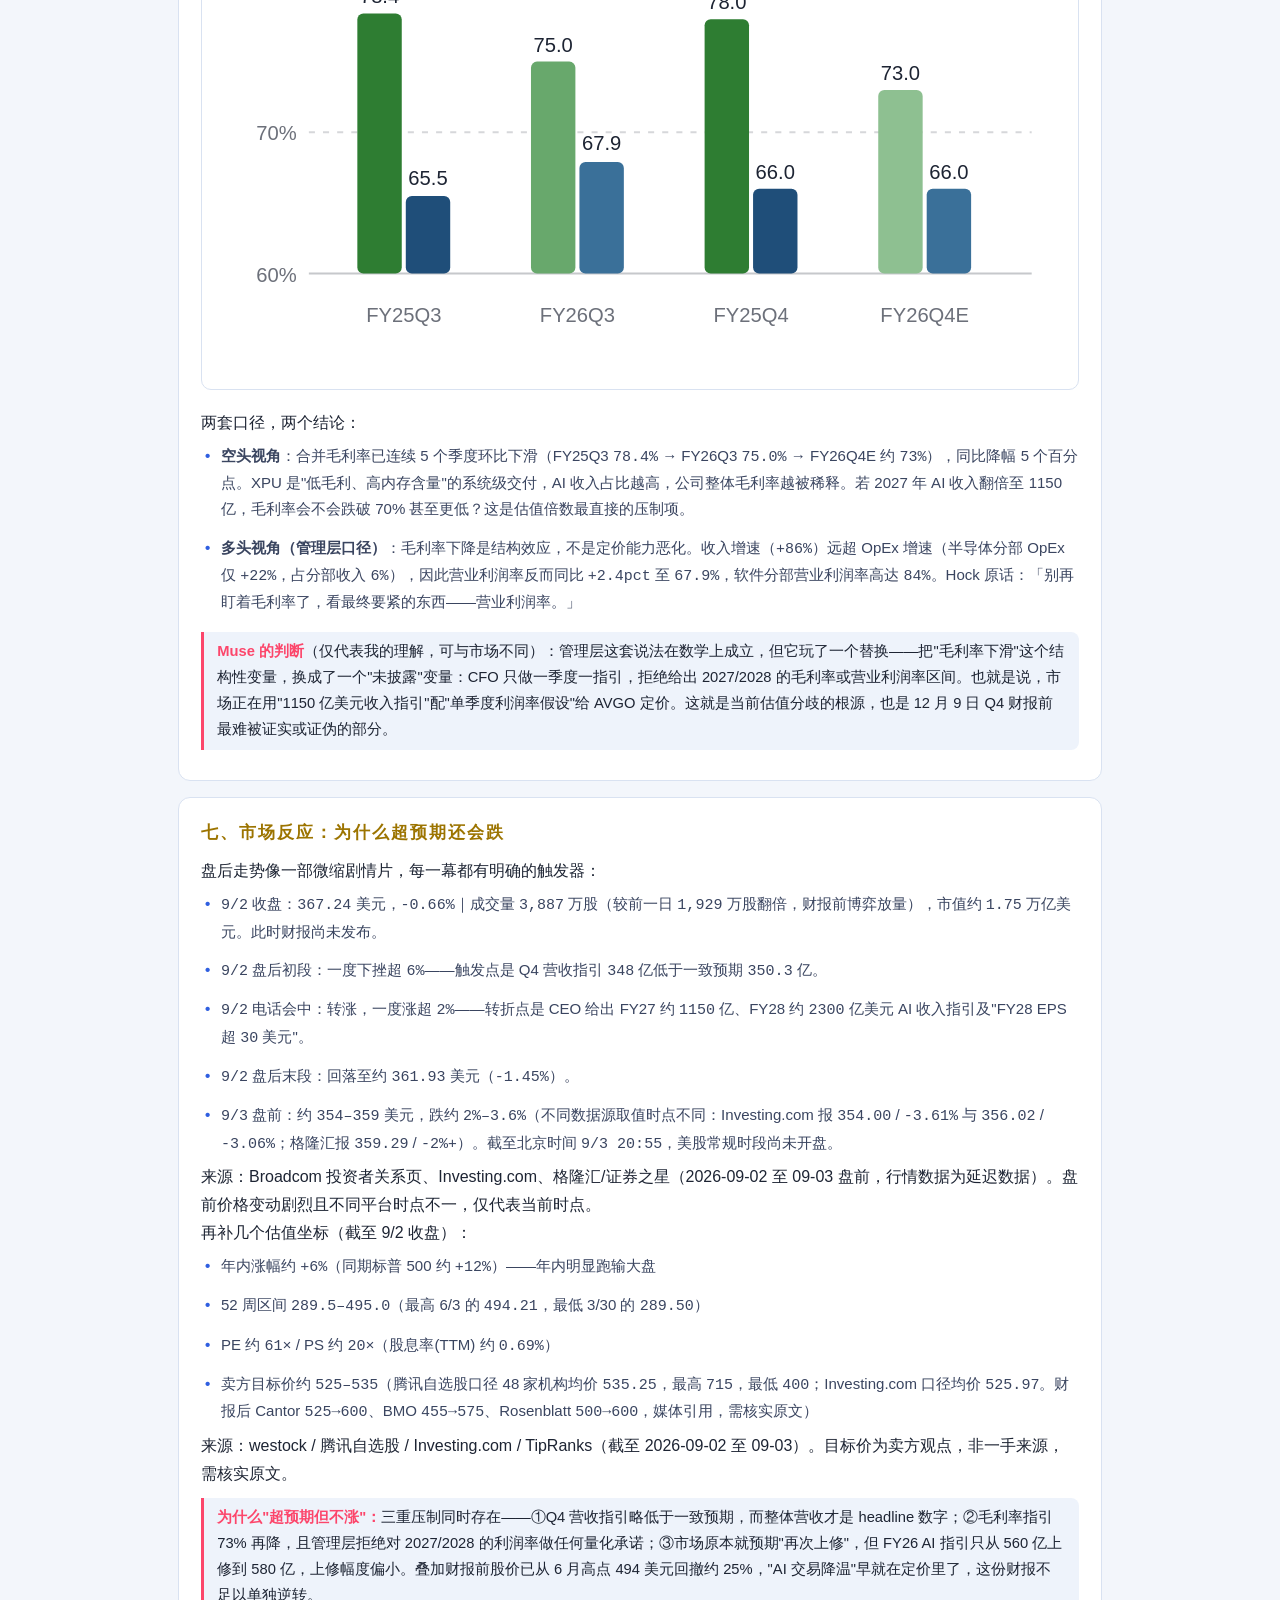
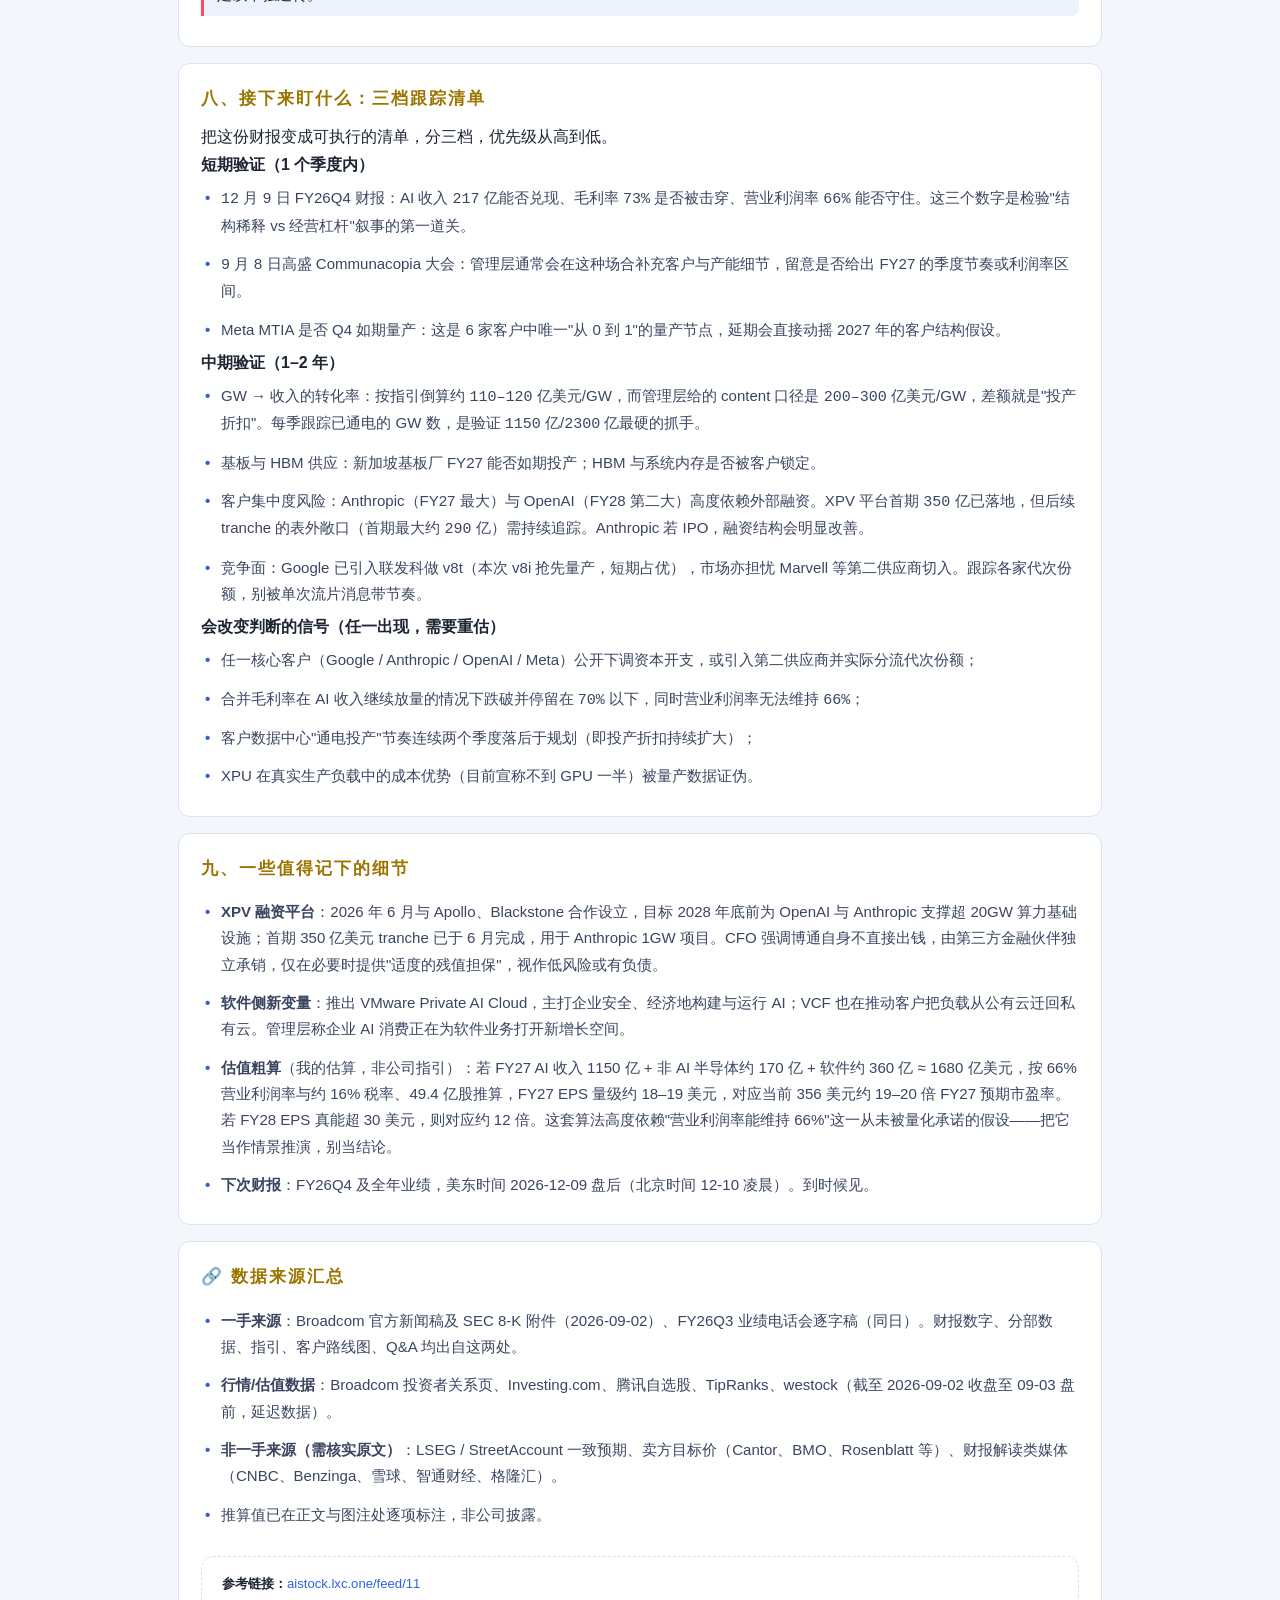
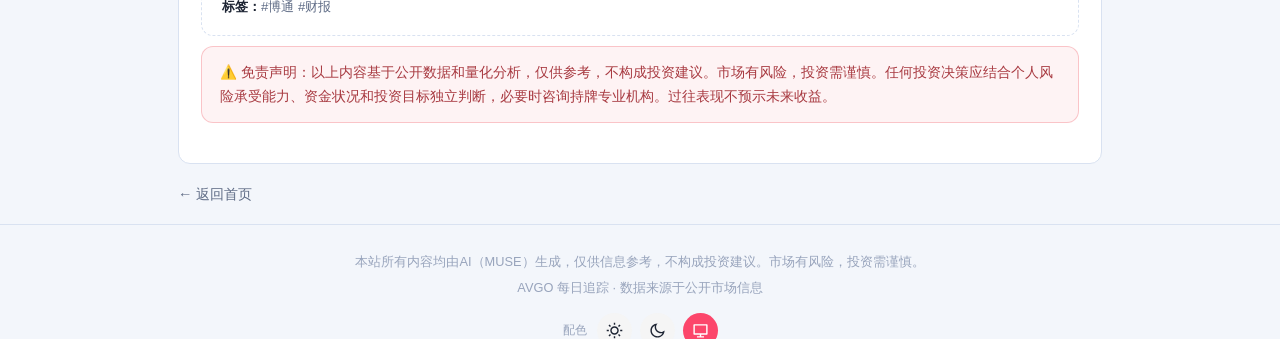
==== commit 2a7a3362: "发布 AVGO 每日资讯网站：articles/fy26q3-earnings.html" ====
--- a/articles/fy26q3-earnings.html
+++ b/articles/fy26q3-earnings.html
@@ -409,6 +409,7 @@
 
 <script src="../theme.js"></script>
 <script src="../menu.js"></script>
+<script src="../header-scroll.js"></script>
 <script src="../charts.js"></script>
 </body>
 </html>
--- a/styles.css
+++ b/styles.css
@@ -109,13 +109,9 @@
   padding-top: 14px; padding-bottom: 14px; gap: 12px;
 }
 .brand { display: flex; align-items: center; gap: 14px; }
-.ticker-badge {
-  font-family: var(--mono); font-weight: 800; font-size: 1.1rem;
-  background: linear-gradient(135deg, var(--accent), #7a5cff);
-  color: #fff; border-radius: 10px; padding: 8px 12px; letter-spacing: 1px;
-  box-shadow: 0 4px 18px rgba(79, 124, 255, 0.35);
-  white-space: nowrap;
-}
+/* 博通官方标识（broadcom.com）：红色脉冲 symbol，透明底，深浅主题通用 */
+.brand-logo-link { display: inline-flex; line-height: 0; flex: 0 0 auto; }
+.brand-logo { height: 34px; width: auto; display: block; }
 .brand h1 { font-size: 1.35rem; line-height: 1.3; letter-spacing: 2px; }
 .subtitle { color: var(--muted); font-size: 0.85rem; margin-top: 2px; }
 .nav { display: flex; gap: 18px; font-size: 0.9rem; white-space: nowrap; }
@@ -345,7 +341,7 @@
   /* 顶栏：小屏幕第一行只放品牌 + 汉堡按钮，导航折叠为下拉菜单 */
   .site-header .wrap { flex-wrap: wrap; row-gap: 0; padding-top: 10px; padding-bottom: 10px; }
   .brand { gap: 10px; min-width: 0; flex: 1 1 auto; }
-  .ticker-badge { font-size: 0.9rem; padding: 6px 10px; border-radius: 8px; }
+  .brand-logo { height: 30px; }
   .brand h1 { font-size: 1.05rem; letter-spacing: 1px; white-space: nowrap; }
   .subtitle { display: none; }
   .menu-toggle {
